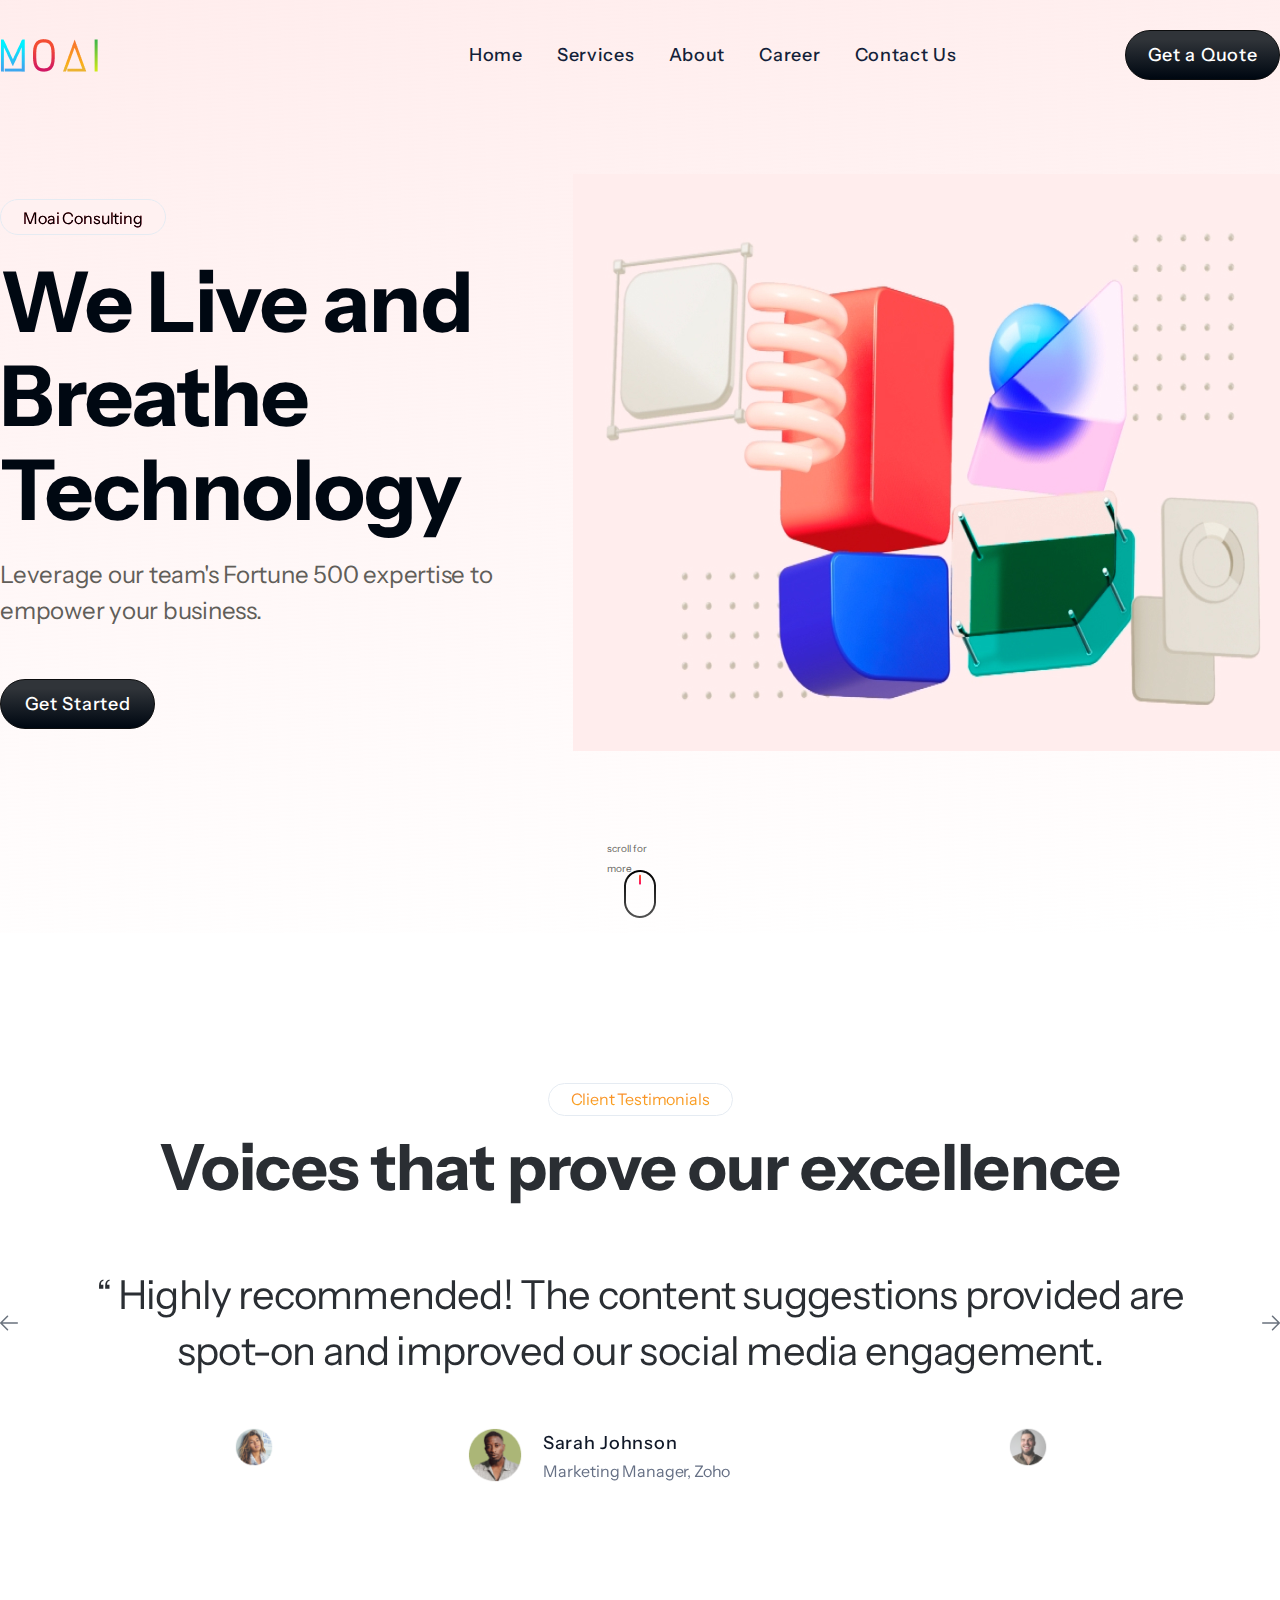
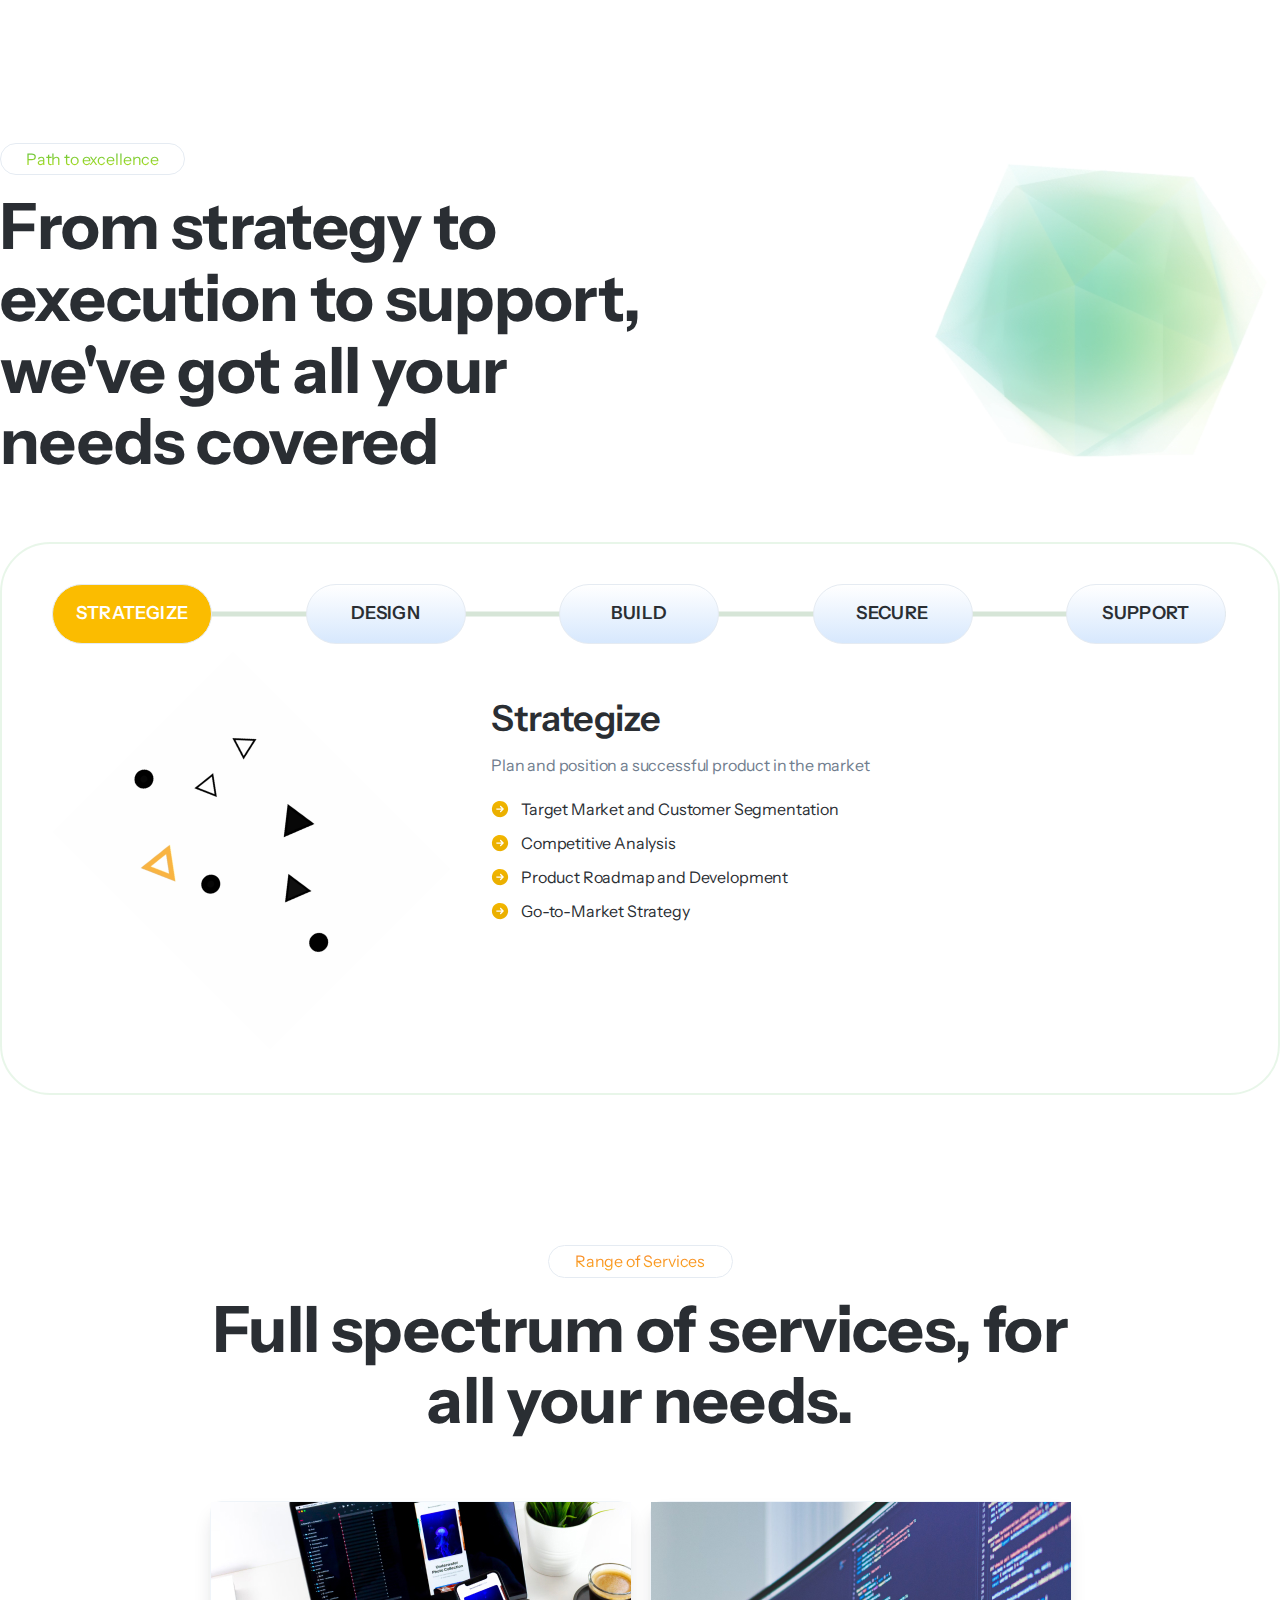
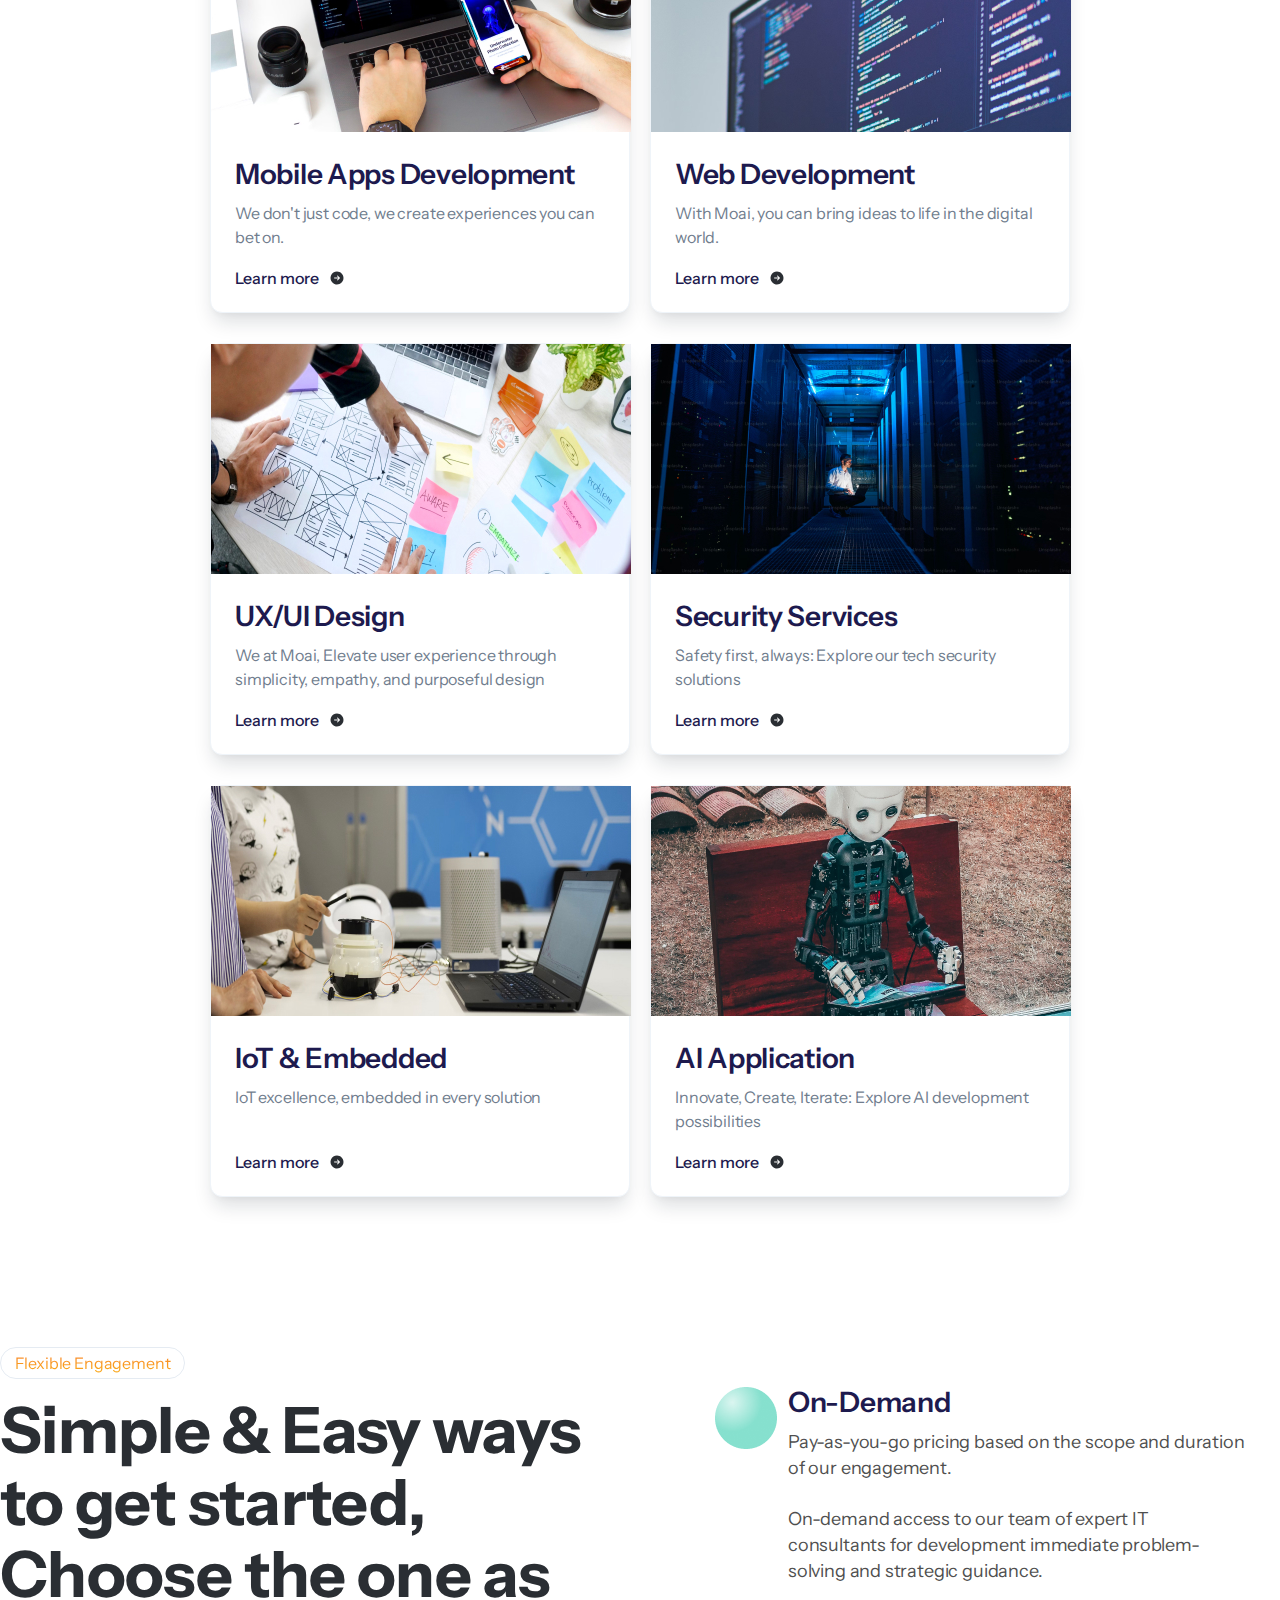
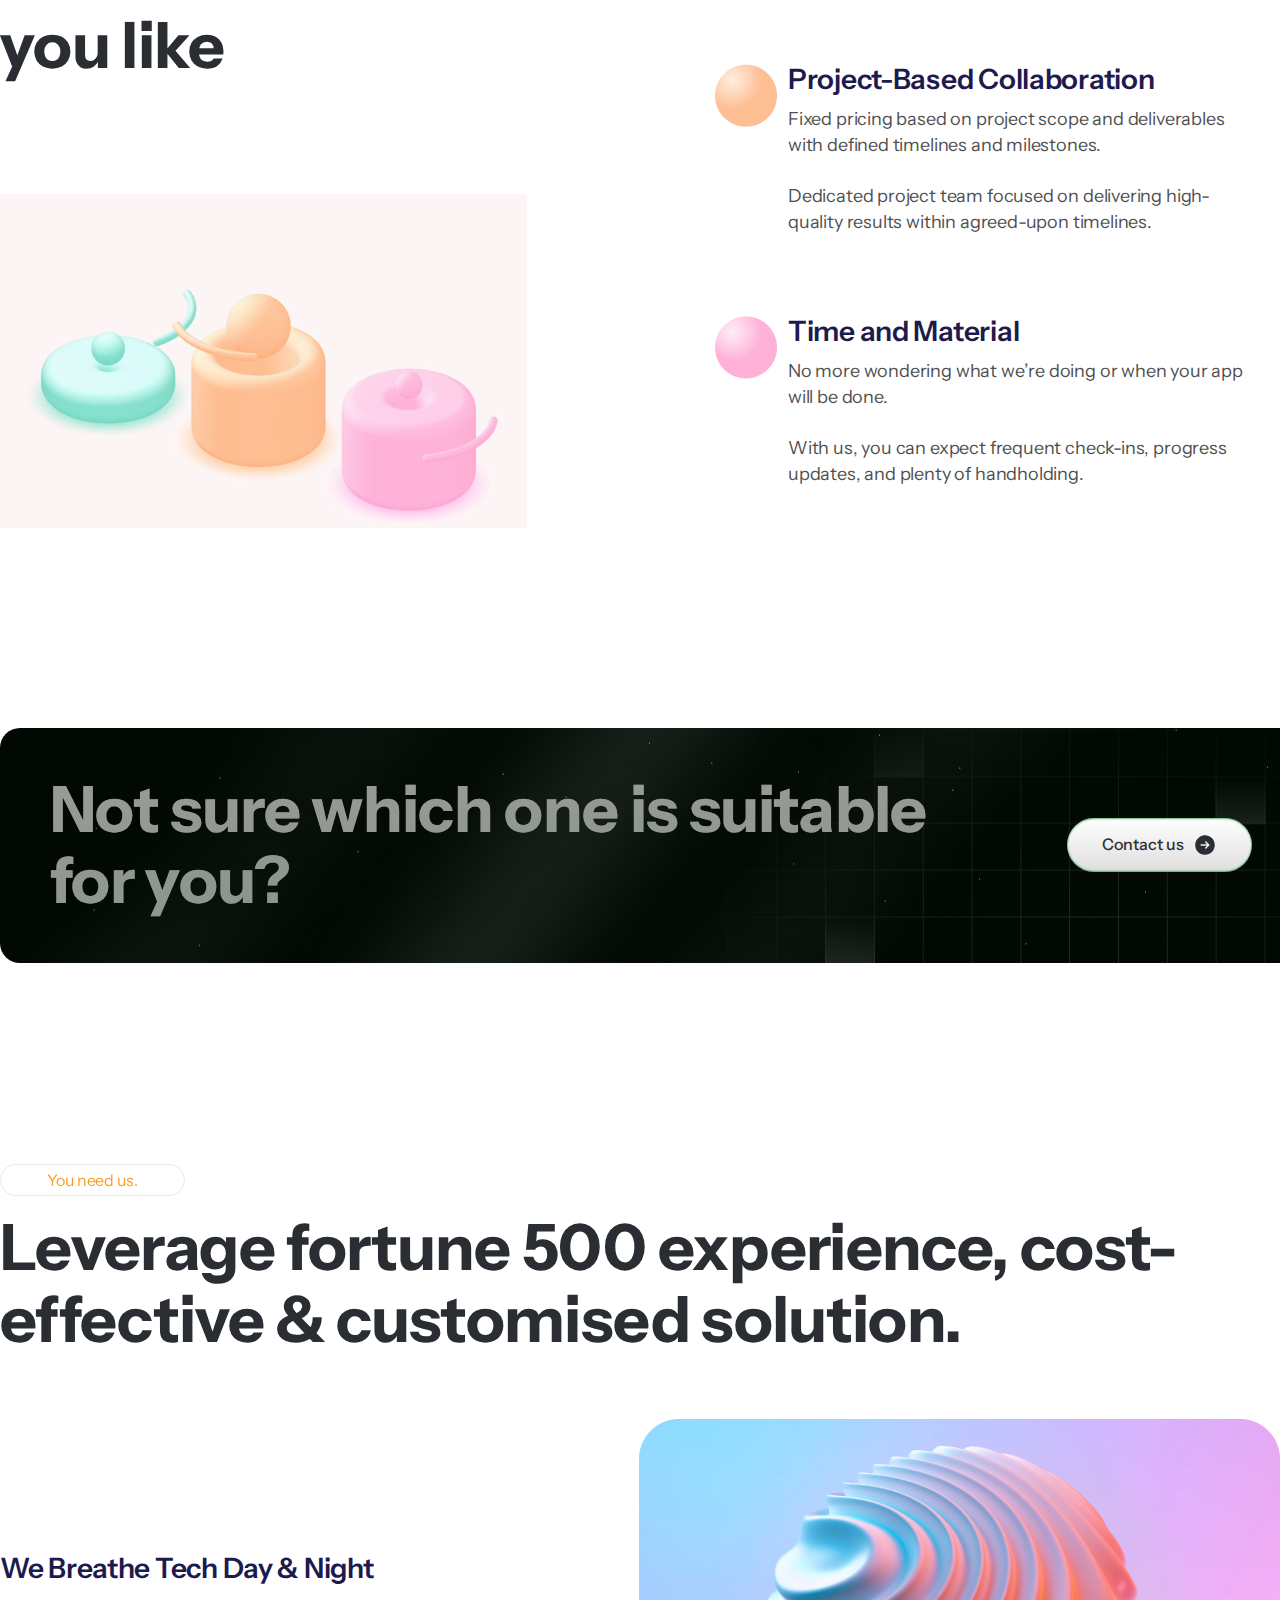
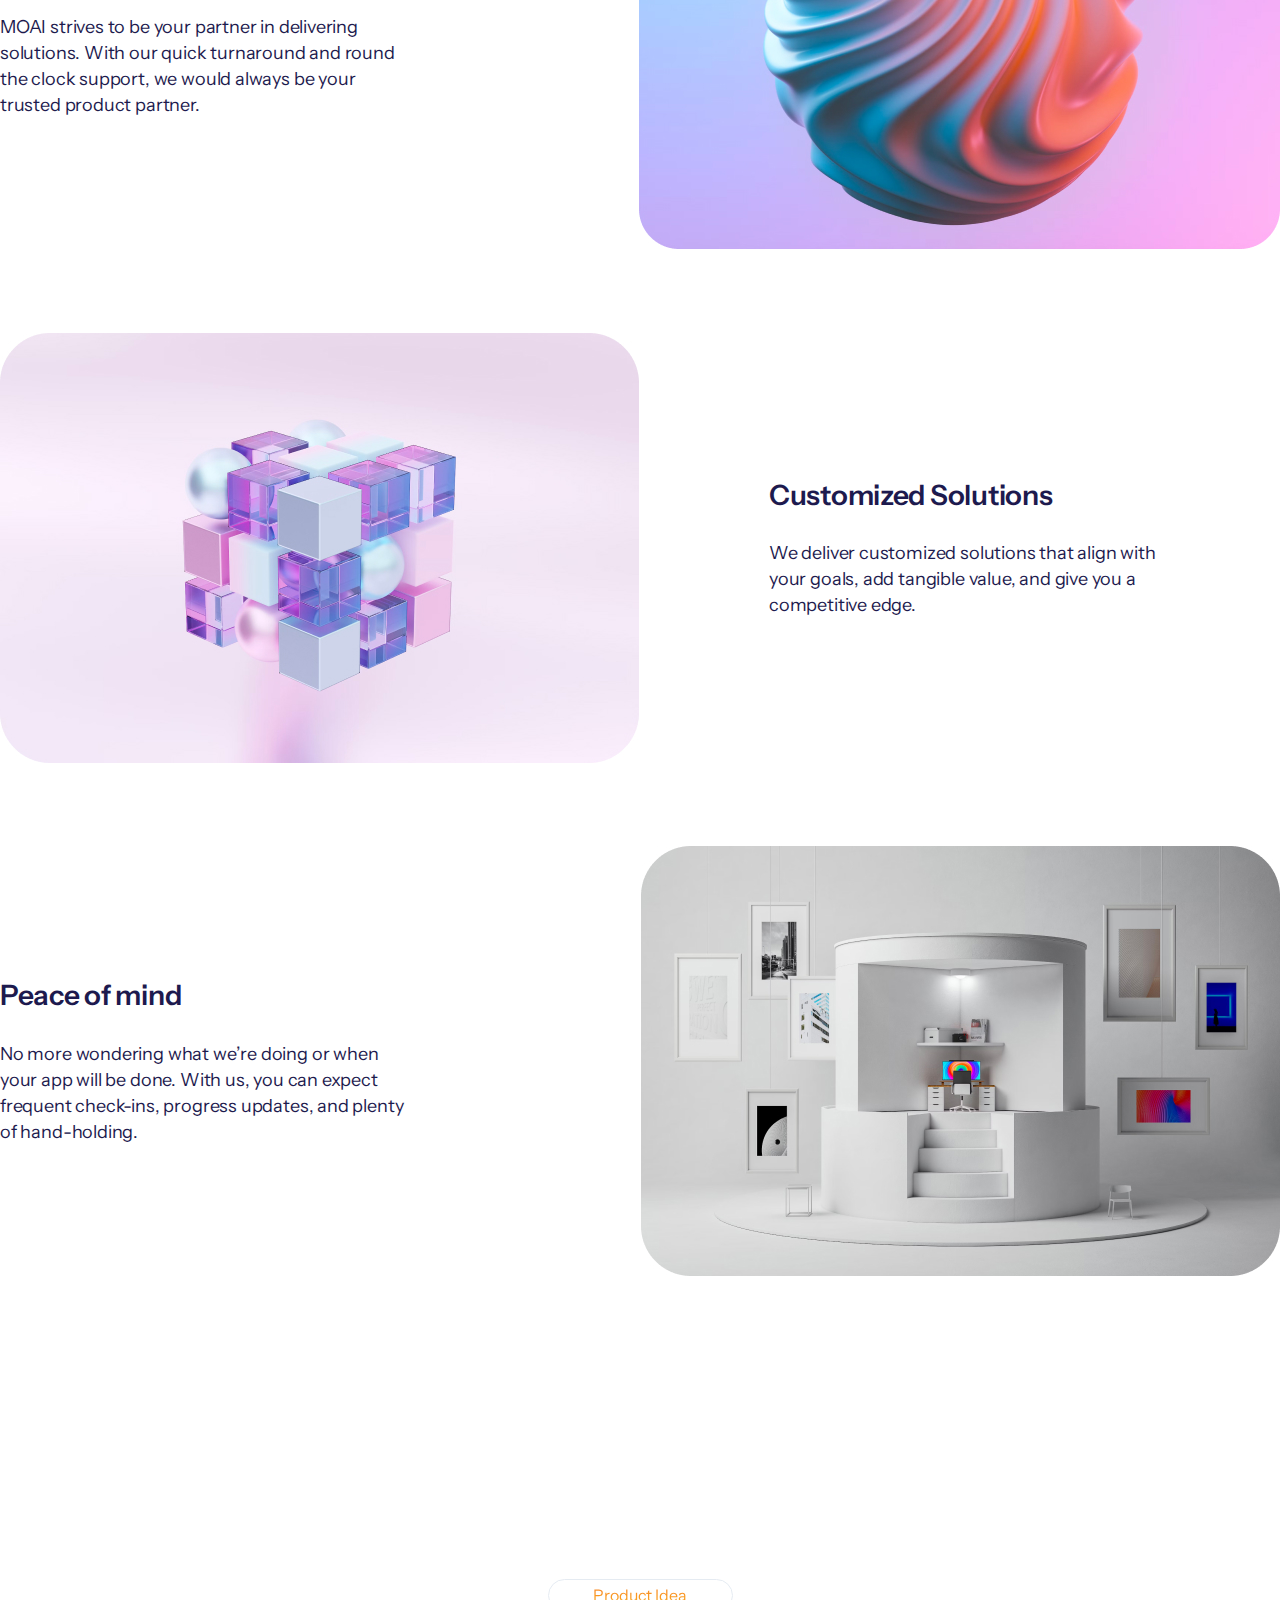
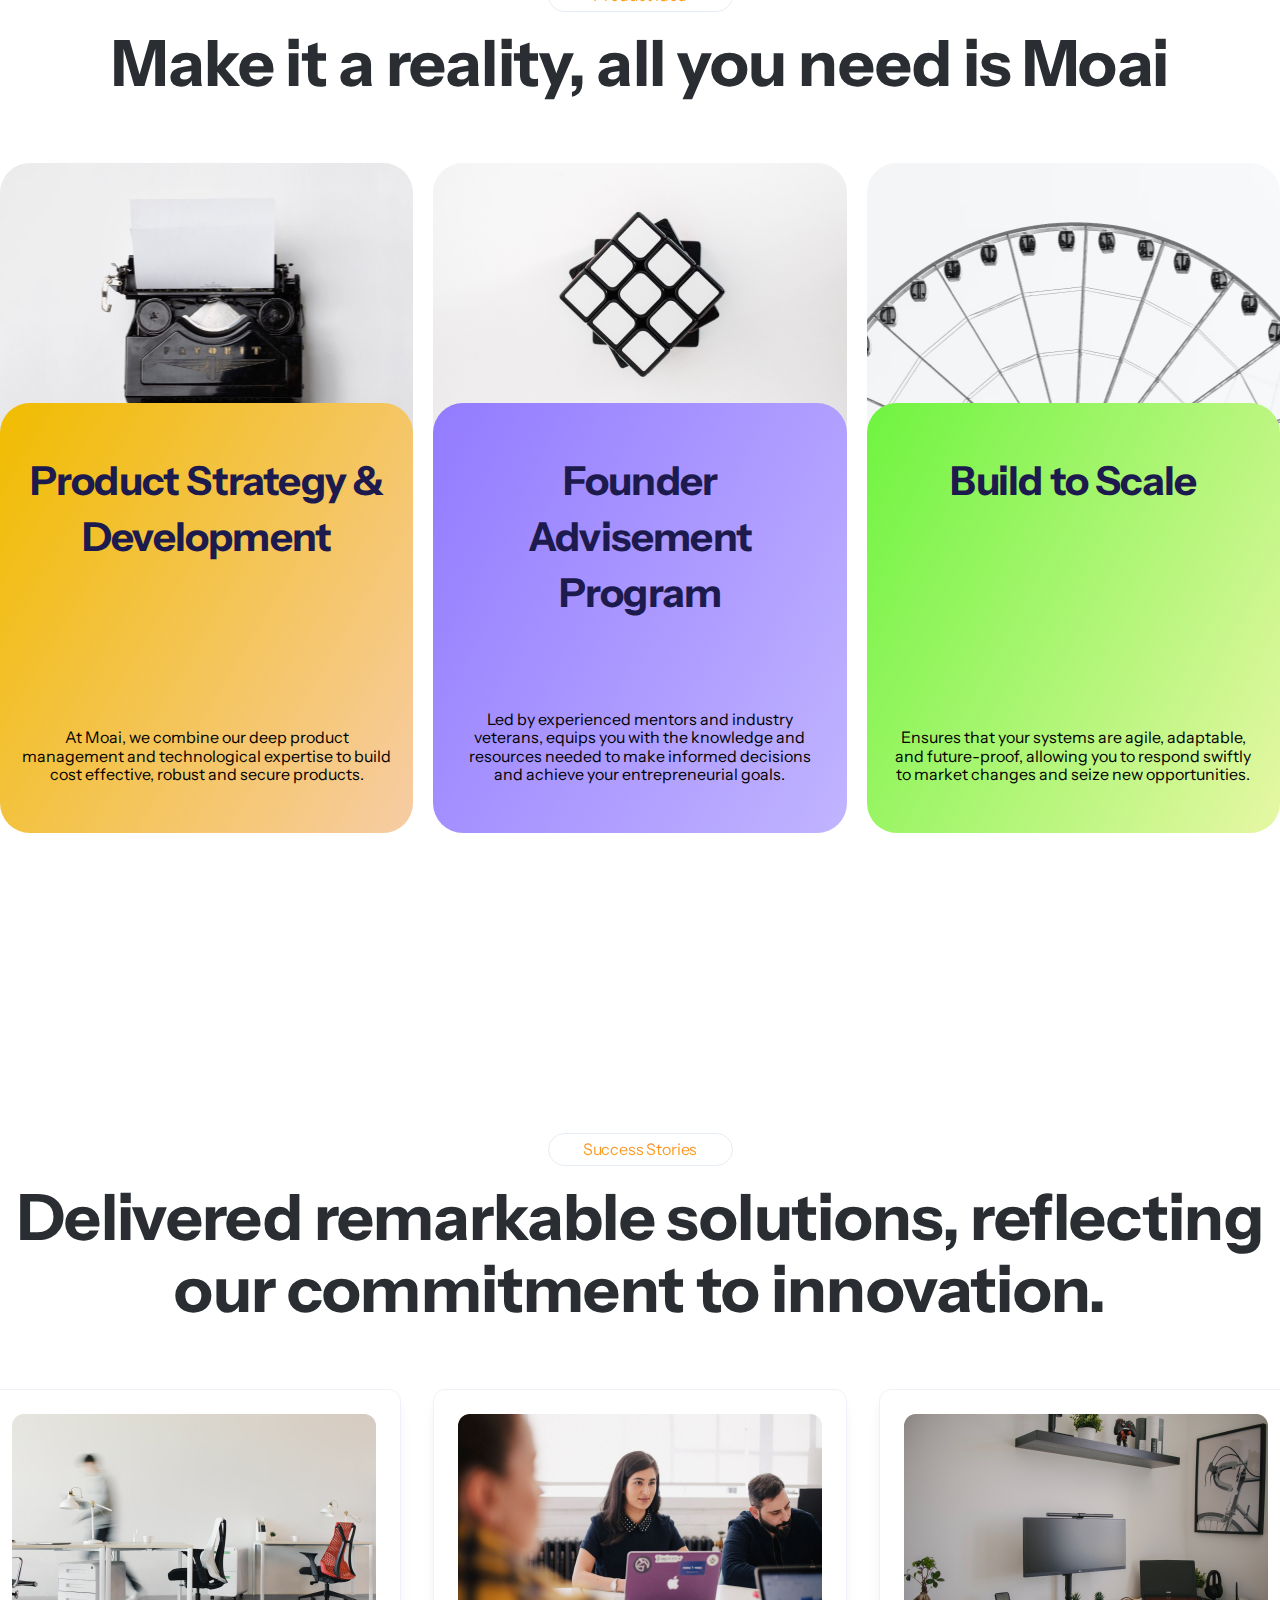
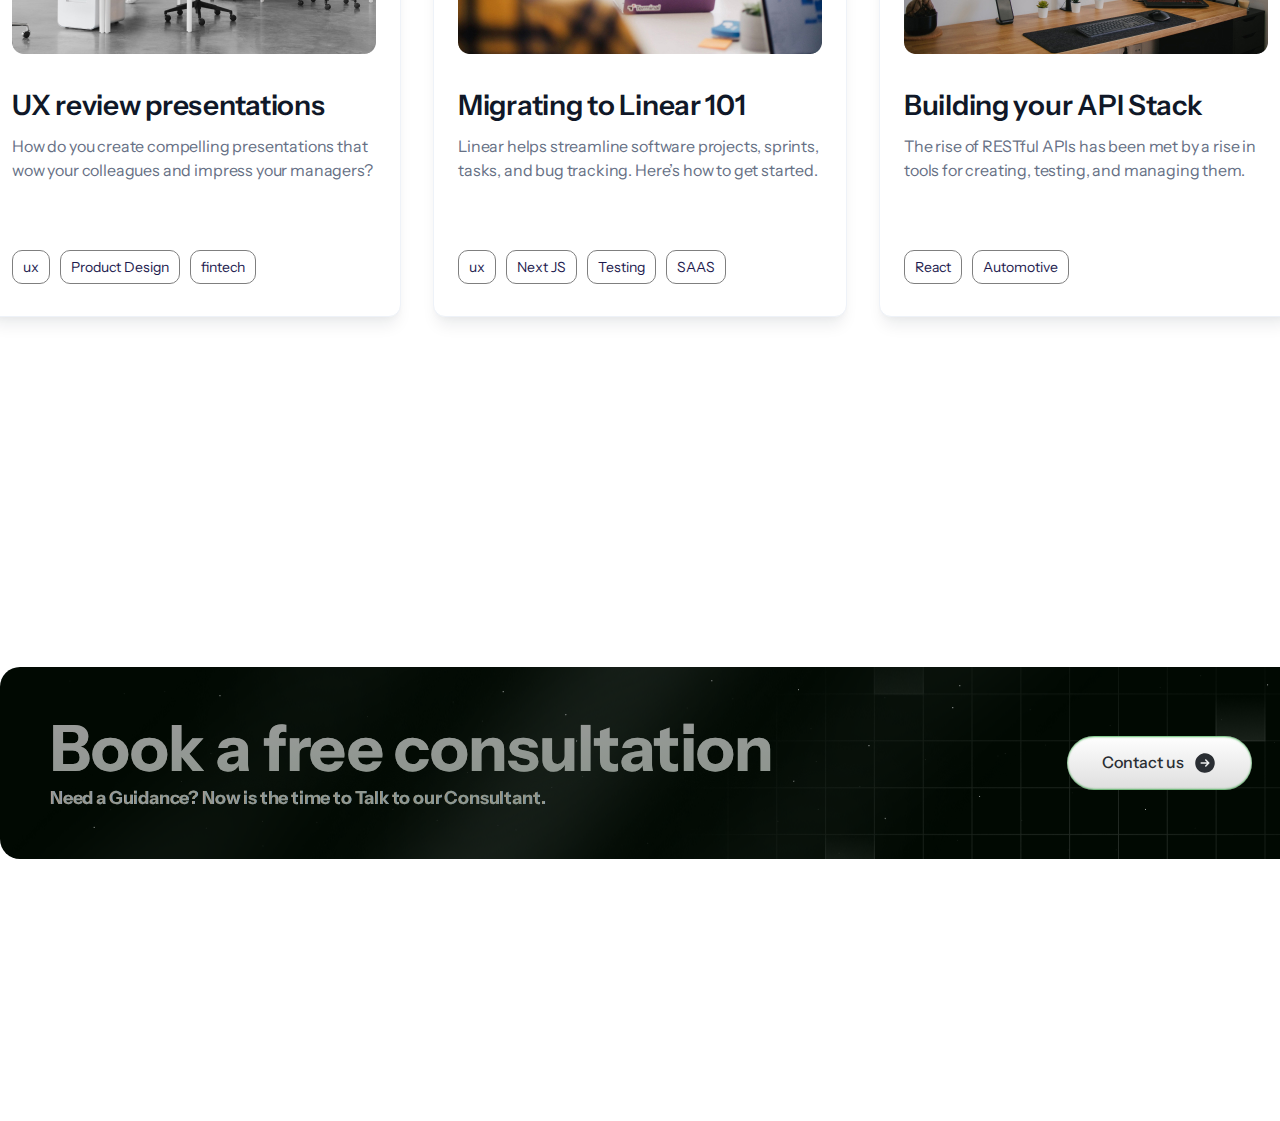
==== index.html @ 67675a2a "coomit" ====
<!DOCTYPE html>
<html lang="en">

<head>
    <meta charset="UTF-8">
    <meta name="viewport" content="width=device-width, initial-scale=1.0">
    <link rel="stylesheet" href="css/main.min.css">
    <title>moai</title>
</head>

<body>
    <header class="header">
        <div class="header-fixed">
            <div class="container header-wrapper">
                <a href="" class="header-logo"><img src="./img/logo.png" alt="logo"></a>
                <nav class="nav">
                    <ul class="menu">
                        <li class="menu-item">
                            <a href="" class="menu-link">Home</a>
                        </li>
                        <li class="menu-item">
                            <a href="" class="menu-link">Services</a>
                        </li>
                        <li class="menu-item">
                            <a href="" class="menu-link">About</a>
                        </li>
                        <li class="menu-item">
                            <a href="" class="menu-link">Career</a>
                        </li>
                        <li class="menu-item">
                            <a href="" class="menu-link">Contact Us</a>
                        </li>
                    </ul>
                    <a href="" class="header-link">Get a Quote</a>
                </nav>
            </div>
            <div class="container">
                <div class="header-wrapper-bottom">
                    <div class="header-content">
                        <span class="header-subtitle">Moai Consulting</span>
                        <h1 class="header-title">We <span>Live</span> and
                            <span>Breathe</span> Technology
                        </h1>
                        <p class="header-text">Leverage our team's Fortune 500 expertise to empower your business.
                        </p>
                        <a href="" class="header-link">Get Started</a>
                    </div>
                    <figure class="header-img"><img src="img/header-img.jpg" alt="header-img"></figure>
                </div>
            </div>
        </div>
        <a href="" class="link-scrolle">scroll for more</a>
    </header>

    <main>
        <section class="testimonials">
            <div class="container">
                <div class="inner-top">
                    <span class="subtitle">Client Testimonials</span>
                    <h2 class="title">Voices that prove our excellence</h2>
                </div>
                <div class="testimonials-slider">
                    <div class="slider-text">
                        <p>“ Highly recommended! The content suggestions provided are spot-on and improved our social
                            media engagement.</p>
                    </div>
                    <div class="slider-text">
                        <p>“ Highly recommended! The content suggestions provided are spot-on and improved our social
                            media engagement.</p>
                    </div>
                    <div class="slider-text">
                        <p>“ Highly recommended! The content suggestions provided are spot-on and improved our social
                            media engagement.</p>
                    </div>
                    <div class="slider-text">
                        <p>“ Highly recommended! The content suggestions provided are spot-on and improved our social
                            media engagement.</p>
                    </div>
                    <div class="slider-text">
                        <p>“ Highly recommended! The content suggestions provided are spot-on and improved our social
                            media engagement.</p>
                    </div>
                    <div class="slider-text">
                        <p>“ Highly recommended! The content suggestions provided are spot-on and improved our social
                            media engagement.</p>
                    </div>
                </div>
                <div class="slider-avatars">
                    <div class="avatar">
                        <img src="./img/Avatar.png" alt="avatar">
                        <span class="avatar-title">Sarah Johnson</span>
                        <span class="avatar-job">Marketing Manager, Zoho</span>
                    </div>
                    <div class="avatar">
                        <img src="./img/Avatar-1.png" alt="Avatar-1">
                        <span class="avatar-title">Sarah Johnson</span>
                        <span class="avatar-job">Marketing Manager, Zoho</span>
                    </div>
                    <div class="avatar">
                        <img src="./img/Avatar-2.png" alt="Avatar-2">
                        <span class="avatar-title">Sarah Johnson</span>
                        <span class="avatar-job">Marketing Manager, Zoho</span>
                    </div>
                    <div class="avatar">
                        <img src="./img/Avatar-3.png" alt="Avatar-3">
                        <span class="avatar-title">Sarah Johnson</span>
                        <span class="avatar-job">Marketing Manager, Zoho</span>
                    </div>
                    <div class="avatar">
                        <img src="./img/Avatar-4.png" alt="Avatar-4">
                        <span class="avatar-title">Sarah Johnson</span>
                        <span class="avatar-job">Marketing Manager, Zoho</span>
                    </div>
                    <div class="avatar">
                        <img src="./img/Avatar-5.png" alt="Avatar-5">
                        <span class="avatar-title">Sarah Johnson</span>
                        <span class="avatar-job">Marketing Manager, Zoho</span>
                    </div>
                    <div class="avatar">
                        <img src="./img/Avatar-6.png" alt="Avatar-6">
                        <span class="avatar-title">Sarah Johnson</span>
                        <span class="avatar-job">Marketing Manager, Zoho</span>
                    </div>
                </div>
            </div>
        </section>
        <!-- end testimonials -->

        <section class="strategize">
            <div class="container">
                <div class="inner-top">
                    <span class="subtitle strategize-subtitle">Path to excellence</span>
                    <h2 class="title strategize-title">From strategy to execution to support, we've got all your needs
                        covered</h2>
                </div>
                <div class="quise">
                    <ul class="quise-list">
                        <li class="quise-item active">Strategize</li>
                        <li class="quise-item">Design</li>
                        <li class="quise-item">Build</li>
                        <li class="quise-item">SECURE</li>
                        <li class="quise-item">Support</li>
                    </ul>
                    <div class="quise-wrapper">
                        <figure class="quise-img"><img src="./img/figure.png" alt="figure"></figure>
                        <div class="quise-content">
                            <span class="quise-content-title">Strategize</span>
                            <span class="quise-content-text">Plan and position a successful product in the market</span>
                            <ul class="quise-content-list">
                                <li class="quise-content-item">Target Market and Customer Segmentation</li>
                                <li class="quise-content-item">Competitive Analysis</li>
                                <li class="quise-content-item">Product Roadmap and Development</li>
                                <li class="quise-content-item">Go-to-Market Strategy</li>
                            </ul>
                        </div>
                    </div>
                </div>
            </div>
        </section>
        <!-- end strategize -->

        <section class="services">
            <div class="container">
                <div class="inner-top">
                    <span class="subtitle services-subtitle">Range of Services</span>
                    <h2 class="title services-title">Full spectrum of services, for all your needs.</h2>
                </div>
                <ul class="services-projects">
                    <li class="project">
                        <img src="./img/services-1.jpg" alt="services-1">
                        <div class="">
                            <h3>Mobile Apps Development</h3>
                            <p>We don't just code, we create experiences you can bet on.</p>
                            <a href="">Learn more</a>
                        </div>
                    </li>
                    <li class="project">
                        <img src="./img/services-2.jpg" alt="services-2">
                        <div class="">
                            <h3>Web Development</h3>
                            <p>With Moai, you can bring ideas to life in the digital world.</p>
                            <a href="">Learn more</a>
                        </div>
                    </li>
                    <li class="project">
                        <img src="./img/services-3.jpg" alt="services-3">
                        <div class="">
                            <h3>UX/UI Design</h3>
                            <p>We at Moai, Elevate user experience through simplicity, empathy, and purposeful design
                            </p>
                            <a href="">Learn more</a>
                        </div>
                    </li>
                    <li class="project">
                        <img src="./img/services-4.jpg" alt="services-4">
                        <div class="">
                            <h3>Security Services</h3>
                            <p>Safety first, always: Explore our tech security solutions</p>
                            <a href="">Learn more</a>
                        </div>
                    </li>
                    <li class="project">
                        <img src="./img/services-5.jpg" alt="services-5">
                        <div class="">
                            <h3>IoT & Embedded</h3>
                            <p>IoT excellence, embedded in every solution</p>
                            <a href="">Learn more</a>
                        </div>
                    </li>
                    <li class="project">
                        <img src="./img/services-6.jpg" alt="services-6">
                        <div class="">
                            <h3>AI Application</h3>
                            <p>Innovate, Create, Iterate: Explore AI development possibilities</p>
                            <a href="">Learn more</a>
                        </div>
                    </li>
                </ul>
            </div>
        </section>

        <!-- end services -->


        <section class="strategy">
            <div class="container">
                <div class="strategy-wrapper">
                    <div class="strategy-content">
                        <div class="inner-top">
                            <span class="subtitle strategy-subtitle">Flexible Engagement</span>
                            <h2 class="title strategy-title">Simple & Easy ways to get started, Choose the one as you
                                like</h2>
                        </div>
                    </div>
                    <div class="strategy-list">
                        <ul class="strategy-information">
                            <li class="strategy-info">
                                <h4>On-Demand</h4>
                                <p>Pay-as-you-go pricing based on the scope and duration of our engagement.</p>

                                <p> On-demand access to our team of expert IT consultants for development immediate
                                    problem-solving and strategic guidance.</p>
                            </li>
                            <li class="strategy-info">
                                <h4>Project-Based Collaboration</h4>
                                <p>Fixed pricing based on project scope and deliverables with defined timelines and
                                    milestones.</p>

                                <p>Dedicated project team focused on delivering high-quality results within agreed-upon
                                    timelines.</p>
                            </li>
                            <li class="strategy-info">
                                <h4>Time and Material</h4>
                                <p>No more wondering what we’re doing or when your app will be done.</p>

                                <p>With us, you can expect frequent check-ins, progress updates, and plenty of
                                    handholding.</p>
                            </li>
                        </ul>
                    </div>
                </div>
            </div>
        </section>

        <!-- end strategy -->

        <div class="not-sure">
            <div class="container">
                <div class="not-sure__wrapper">
                    <h2>Not sure which one is suitable for you?</h2>
                    <a href="" class="not-sure__link inner-link">Contact us</a>
                </div>
            </div>
        </div>

        <!-- end not-sure -->

        <section class="experience">
            <div class="container">
                <div class="inner-top">
                    <span class="subtitle experience-subtitle">You need us.</span>
                    <h2 class="title experience-title">Leverage fortune 500 experience,
                        cost-effective & customised solution.</h2>
                </div>
                <div class="experience-content">
                    <div class="content">
                        <h3>We Breathe Tech Day & Night</h3>
                        <p>MOAI strives to be your partner in delivering solutions. With our quick turnaround and round
                            the clock support, we would always be your trusted product partner.</p>
                    </div>
                    <figure><img src="./img/boll.jpg" alt="boll"></figure>
                </div>
                <div class="experience-content">
                    <div class="content">
                        <h3>Customized Solutions</h3>
                        <p>We deliver customized solutions that align with your goals, add tangible value, and give you
                            a competitive edge.</p>
                    </div>
                    <figure><img src="./img/square.jpg" alt="square"></figure>
                </div>
                <div class="experience-content">
                    <div class="content">
                        <h3>Peace of mind</h3>
                        <p>No more wondering what we’re doing or when your app will be done. With us, you can expect
                            frequent check-ins, progress updates, and plenty of hand-holding.</p>
                    </div>
                    <figure><img src="./img/room.jpg" alt="room"></figure>
                </div>
            </div>
        </section>

        <!-- end experience -->

        <section class="productIdea padding-large">
            <div class="container">
                <div class="inner-top">
                    <span class="subtitle productIdea-subtitle">Product Idea</span>
                    <h2 class="title productIdea-title">Make it a reality, all you need is Moai</h2>
                </div>
                <div class="productIdea-wrapper">
                    <div class="productIdea-idea product">
                        <div class="productIdea-content">
                            <span class="title">Product Strategy & Development</span>
                            <p class="text">At Moai, we combine our deep product management and technological expertise
                                to build cost effective, robust and secure products.</p>
                        </div>
                    </div>
                    <div class="productIdea-idea faunder">
                        <div class="productIdea-content">
                            <span class="title">Founder Advisement Program</span>
                            <p class="text">Led by experienced mentors and industry veterans, equips you with the
                                knowledge and resources needed to make informed decisions and achieve your
                                entrepreneurial goals.</p>
                        </div>
                    </div>
                    <div class="productIdea-idea scale">
                        <div class="productIdea-content">
                            <span class="title">Build to Scale</span>
                            <p class="text">Ensures that your systems are agile, adaptable, and future-proof, allowing
                                you to respond swiftly to market changes and seize new opportunities.</p>
                        </div>
                    </div>
                </div>
            </div>
        </section>

        <!-- end productIdea -->

        <section class="delivered padding-large">
            <div class="container">
                <div class="inner-top">
                    <span class="subtitle delivered-subtitle">Success Stories</span>
                    <h2 class="title delivered-title">Delivered remarkable solutions, reflecting our commitment to
                        innovation.</h2>
                </div>
                <div class="delivered-wrapper">
                    <div class="delivered-idea">
                        <div class="delivered-content">
                            <figure class="img"><img src="./img/office.jpg" alt="office"></figure>
                            <span class="title">UX review presentations</span>
                            <p class="text">How do you create compelling presentations that wow your colleagues and
                                impress your managers?</p>
                            <ul class="tabs">
                                <li>ux</li>
                                <li>Product Design</li>
                                <li>fintech</li>
                            </ul>
                        </div>
                    </div>
                    <div class="delivered-idea">
                        <div class="delivered-content">
                            <figure class="img"><img src="./img/conference.jpg" alt="conference"></figure>
                            <span class="title">Migrating to Linear 101</span>
                            <p class="text">Linear helps streamline software projects, sprints, tasks, and bug tracking.
                                Here’s how to get started.</p>
                            <ul class="tabs">
                                <li>ux</li>
                                <li>Next JS</li>
                                <li>Testing</li>
                                <li>SAAS</li>
                            </ul>
                        </div>
                    </div>
                    <div class="delivered-idea">
                        <div class="delivered-content">
                            <figure class="img"><img src="./img/desktop.jpg" alt="desktop"></figure>
                            <span class="title">Building your API Stack</span>
                            <p class="text">The rise of RESTful APIs has been met by a rise in tools for creating,
                                testing, and managing them.</p>
                            <ul class="tabs">
                                <li>React</li>
                                <li>Automotive</li>
                            </ul>
                        </div>
                    </div>
                </div>
            </div>
        </section>

        <!-- end delivered -->

        <div class="not-sure padding-large">
            <div class="container">
                <div class="not-sure__wrapper">
                    <h2>Book a free consultation
                        <span class="text">Need a Guidance? Now is the time to Talk to our Consultant.</span>
                    </h2>
                    <a href="" class="not-sure__link inner-link">Contact us</a>
                </div>
            </div>
        </div>


    </main>

    <footer class="footer">
        <div class="container">
            <div class="footer-top">
                <div class="logo">
                    <figure>
                        <img src="" alt="">
                    </figure>
                    <span></span>
                    <span></span>
                </div>
                <div class="footer-block">
                    <span class="footer-title"></span>
                    <ul class="footer-menu">
                        <li><a href=""></a></li>
                        <li><a href=""></a></li>
                        <li><a href=""></a></li>
                    </ul>
                </div>
                <div class="footer-block">
                    <span class="footer-title"></span>
                    <ul class="footer-menu">
                        <li><a href=""></a></li>
                        <li><a href=""></a></li>
                        <li><a href=""></a></li>
                    </ul>
                </div>
                <div class="footer-block">
                    <span class="footer-title"></span>
                    <div class="footer-social"><a href=""></a>
                        <a href=""></a>
                        <a href=""></a>
                        <a href=""></a>
                        <a href=""></a>
                    </div>
                </div>


            </div>
        </div>
    </footer>



    <script src="js/jquery-3.7.1.min.js"></script>
    <script src="js/slick.min.js"></script>
    <script src="js/main.js"></script>
</body>

</html>
---- css/main.min.css ----
@import"https://fonts.googleapis.com/css2?family=Instrument+Sans:wght@400;500;600;700&family=Plus+Jakarta+Sans:wght@400;500;600;700&display=swap";/*! modern-normalize v2.0.0 | MIT License | https://github.com/sindresorhus/modern-normalize */*,::before,::after{box-sizing:border-box}html{font-family:system-ui,"Segoe UI",Roboto,Helvetica,Arial,sans-serif,"Apple Color Emoji","Segoe UI Emoji";line-height:1.15;-webkit-text-size-adjust:100%;-moz-tab-size:4;-o-tab-size:4;tab-size:4}body{margin:0}hr{height:0;color:inherit}abbr[title]{-webkit-text-decoration:underline dotted;text-decoration:underline dotted}b,strong{font-weight:bolder}code,kbd,samp,pre{font-family:ui-monospace,SFMono-Regular,Consolas,"Liberation Mono",Menlo,monospace;font-size:1em}small{font-size:80%}sub,sup{font-size:75%;line-height:0;position:relative;vertical-align:baseline}sub{bottom:-0.25em}sup{top:-0.5em}table{text-indent:0;border-color:inherit}button,input,optgroup,select,textarea{font-family:inherit;font-size:100%;line-height:1.15;margin:0}button,select{text-transform:none}button,[type=button],[type=reset],[type=submit]{-webkit-appearance:button}::-moz-focus-inner{border-style:none;padding:0}:-moz-focusring{outline:1px dotted ButtonText}:-moz-ui-invalid{box-shadow:none}legend{padding:0}progress{vertical-align:baseline}::-webkit-inner-spin-button,::-webkit-outer-spin-button{height:auto}[type=search]{-webkit-appearance:textfield;outline-offset:-2px}::-webkit-search-decoration{-webkit-appearance:none}::-webkit-file-upload-button{-webkit-appearance:button;font:inherit}summary{display:list-item}*{margin:0;padding:0;box-sizing:border-box}ul{list-style:none}a{color:inherit;text-decoration:none}body{font-family:"Instrument Sans",sans-serif;font-size:16px;font-weight:400}.container{max-width:1300px;width:100%;margin:0 auto}.padding-large{padding:150px 0}.subtitle{display:block;width:185px;margin:0 auto 16px;-webkit-backdrop-filter:blur(9px);backdrop-filter:blur(9px);background:linear-gradient(180deg, #fff 0%, #d7e8fd 100%);border:1px solid #e5ebf2;border-radius:18px;padding:6px 0;letter-spacing:-0.01em;text-align:center;background:linear-gradient(180deg, #f8792b 0%, #fab519 99.99%, rgba(236, 178, 47, 0) 100%);background-clip:text;-webkit-background-clip:text;-webkit-text-fill-color:rgba(0,0,0,0)}.title{font-weight:700;font-size:64px;line-height:1.12;letter-spacing:-0.01em;text-align:center;color:#2a2e33;margin-bottom:64px}.slick-slider{position:relative;display:block;box-sizing:border-box;-webkit-touch-callout:none;-webkit-user-select:none;-moz-user-select:none;user-select:none;touch-action:pan-y;-webkit-tap-highlight-color:rgba(0,0,0,0)}.slick-list{position:relative;overflow:hidden;display:block;margin:0;padding:0}.slick-list:focus{outline:none}.slick-list.dragging{cursor:pointer;cursor:hand}.slick-slider .slick-track,.slick-slider .slick-list{transform:translate3d(0, 0, 0)}.slick-track{position:relative;left:0;top:0;display:block;margin-left:auto;margin-right:auto}.slick-track:before,.slick-track:after{content:"";display:table}.slick-track:after{clear:both}.slick-loading .slick-track{visibility:hidden}.slick-slide{float:left;height:100%;min-height:1px;display:none}[dir=rtl] .slick-slide{float:right}.slick-slide img{display:block}.slick-slide.slick-loading img{display:none}.slick-slide.dragging img{pointer-events:none}.slick-initialized .slick-slide{display:block}.slick-loading .slick-slide{visibility:hidden}.slick-vertical .slick-slide{display:block;height:auto;border:1px solid rgba(0,0,0,0)}.slick-arrow.slick-hidden{display:none}.header{background:url(../img/bg-header.png) no-repeat center,linear-gradient(176deg, #ffeded 0%, rgba(255, 237, 237, 0) 100%),linear-gradient(105deg, #fff 0%, rgba(255, 255, 255, 0) 100%);position:relative}.header-wrapper{display:flex;justify-content:space-between;align-items:center}.header-wrapper-bottom{display:flex;justify-content:space-between;align-items:center;padding:94px 0 179px}.header-fixed{padding-top:30px}.header-logo{width:97px;height:32px}.header .nav{flex:.7;display:flex;justify-content:space-between;align-items:center}.header .menu{display:flex}.header .menu-link{padding:17px;font-weight:500;font-size:18px;line-height:1.78;letter-spacing:.04em;color:#141f39;position:relative}.header .menu-link::after{content:"";width:13px;height:3px;background-color:rgba(0,0,0,0);position:absolute;bottom:8px;left:50%;transform:translateX(-50%);transition:.3s linear}.header .menu-link:hover::after{background-color:#d11763}.header-link{border:1px solid #0c0d0e;border-radius:32px;padding:8px 0px;width:155px;height:50px;background:linear-gradient(180deg, #303439 17.71%, #000812 97.4%);display:block;text-align:center;font-weight:500;font-size:18px;line-height:1.78;letter-spacing:.04em;color:#fff}.header-content{max-width:575px;width:100%}.header-subtitle{border:1px solid #e5ebf2;border-radius:18px;padding:6px 0px;width:166px;height:36px;display:block;text-align:center;-webkit-backdrop-filter:blur(9px);backdrop-filter:blur(9px);background:linear-gradient(180deg, #fff 0%, #d7e8fd 100%);line-height:1.5;letter-spacing:-0.01em;background:linear-gradient(0deg, #d11763 0%, #f34d33 100%);-webkit-background-clip:text;background-clip:text;margin-bottom:20px}.header-title{font-weight:700;font-size:84px;line-height:1.12;letter-spacing:-0.01em;color:#000812;margin-bottom:20px}.header-text{font-size:24px;line-height:1.5;letter-spacing:-0.01em;color:#615e59;margin-bottom:50px}.header .link-scrolle{display:block;width:66px;height:79px;background:url(../img/btn.png) no-repeat bottom center;font-size:10px;color:#615e59;line-height:2;position:absolute;left:50%;transform:translateX(-50%);bottom:15px;transition:.3s linear}.header .link-scrolle:hover{background:url(../img/btn-black.png) no-repeat bottom center}.testimonials{padding:150px 0 220px}.testimonials-slider{margin-bottom:48px}.testimonials .slider-text{text-align:center}.testimonials p{font-size:40px;line-height:1.4;letter-spacing:-0.02em;text-align:center;color:#2a2e33;max-width:1140px;width:100%;margin:0 auto}.testimonials .slick-btn{position:absolute;top:50%;transform:translateY(-50%) rotate(180deg);z-index:2}.testimonials .slick-btn.next{right:0}.testimonials .slick-btn.prev{left:0}.testimonials .avatar{opacity:.8;transition:.3s linear;position:relative}.testimonials .avatar img{width:40px;height:40px;transition:.3s linear;position:absolute;left:50%;transform:translateX(-50%)}.testimonials .avatar span{overflow:hidden;width:0;display:block}.testimonials .slick-slide{margin:0 20px}.testimonials .slick-center .avatar{opacity:1;width:260px;padding-left:76px}.testimonials .slick-center .avatar img{width:56px;height:56px;left:0;transform:translateX(0)}.testimonials .slick-center .avatar span{width:auto}.testimonials .slick-center .avatar-title{font-weight:500;font-size:18px;line-height:1.78;letter-spacing:.04em;color:#101828}.testimonials .slick-center .avatar-job{font-size:16px;line-height:1.5;letter-spacing:-0.01em;color:#667085}.strategize-subtitle{margin:0 0 16px;background:linear-gradient(180deg, #3db54a 0%, #d0ea16 100%);background-clip:text;-webkit-background-clip:text;-webkit-text-fill-color:rgba(0,0,0,0)}.strategize-title{max-width:641px;width:100%;text-align:left}.strategize .inner-top{background:url(../img/cube.png) no-repeat right top;margin-bottom:50px}.strategize .quise{border-radius:50px;border:2px solid rgba(68,184,72,.12);padding:40px 52px 40px 50px}.strategize .quise-list{display:flex;justify-content:space-between;position:relative}.strategize .quise-list::after{content:"";position:absolute;top:50%;left:0;width:100%;height:5px;background:#d6e5d7;transform:translateY(-50%);z-index:0}.strategize .quise-item{border:1.5px solid #e5ebf2;border-radius:40px;width:160px;height:60px;background:linear-gradient(180deg, #fff 0%, #d7e8fd 100%);display:flex;justify-content:center;align-items:center;font-weight:600;font-size:18px;line-height:3.1;letter-spacing:.02em;text-transform:uppercase;color:#2a2e33;position:relative;z-index:2;cursor:pointer}.strategize .quise-item.active{background:#fbbc00;color:#fff}.strategize .quise-wrapper{display:flex;align-items:flex-start;gap:42px;margin-top:7px}.strategize .quise-img{max-width:397px;width:100%}.strategize .quise-content{max-width:422px;width:100%;padding-top:44px}.strategize .quise-content-title{font-weight:600;font-size:36px;line-height:1.33;letter-spacing:-0.01em;color:#2a2e33;display:block;margin-bottom:10px}.strategize .quise-content-text{font-weight:400;font-size:16px;line-height:1.5;letter-spacing:-0.01em;color:#707d8e;display:block;margin-bottom:20px}.strategize .quise-content-item{font-weight:400;font-size:16px;line-height:1.5;letter-spacing:-0.01em;color:#2a2e33;padding-left:30px;margin-bottom:10px;background:url(../img/arrow-item.svg) no-repeat left center}.strategize .quise-content-item:last-child{margin-bottom:0}.services{padding:150px 0}.services-title{max-width:904px;width:100%;margin:0 auto 64px}.services-projects{display:flex;flex-wrap:wrap;justify-content:center;gap:30px 20px;row-gap:30px;-moz-column-gap:20px;column-gap:20px}.services .project{max-width:420px;width:100%;height:412px;position:relative;box-shadow:0 4px 6px -2px rgba(16,24,40,.03),0 12px 20px -4px rgba(16,24,40,.15);background:#fff;border:1px solid #eff4f9;border-radius:12px}.services .project div{padding:24px}.services .project h3{font-weight:600;font-size:28px;line-height:1.14;letter-spacing:-0.01em;color:#1d1a4e;margin-bottom:10px}.services .project p{line-height:1.5;letter-spacing:-0.01em;color:#707d8e;margin-bottom:20px}.services .project a{position:absolute;left:24px;bottom:24px;width:109px;height:20px;font-weight:500;font-size:16px;line-height:1.25;color:#1d1a4e;display:block;background:url(../img/circle-arrow-right.svg) no-repeat right center}.strategy-wrapper{display:flex;gap:40px;margin-bottom:150px}.strategy-content{max-width:640px;width:100%;background:url(../img/mix.jpg) no-repeat left bottom}.strategy-subtitle{margin:0 auto 16px 0}.strategy-title{text-align:left}.strategy-list{max-width:605px;width:100%}.strategy-info{padding:40px 30px 40px 113px;background-repeat:no-repeat;background-position:40px 40px;transition:.3s linear}.strategy-info:hover{box-shadow:0 0 30px 0 rgba(0,0,0,.06);background-color:rgba(255,255,255,0)}.strategy-info:first-child{background-image:url(../img/blue.png)}.strategy-info:nth-child(2){background-image:url(../img/orange.png)}.strategy-info:last-child{background-image:url(../img/pink.png)}.strategy-info h4{font-weight:600;font-size:28px;line-height:1.14;letter-spacing:-0.01em;color:#1d1a4e;margin-bottom:11px}.strategy-info p{font-size:18px;line-height:1.44;letter-spacing:-0.01em;color:#4f4f4f}.strategy-info p:first-of-type{margin-bottom:25px}.strategy-wrapper{display:flex;gap:40px;margin-bottom:150px}.strategy-content{max-width:640px;width:100%;background:url(../img/mix.jpg) no-repeat left bottom}.strategy-subtitle{margin:0 auto 16px 0}.strategy-title{text-align:left}.strategy-list{max-width:605px;width:100%}.strategy-info{padding:40px 30px 40px 113px;background-repeat:no-repeat;background-position:40px 40px;transition:.3s linear}.strategy-info:hover{box-shadow:0 0 30px 0 rgba(0,0,0,.06);background-color:rgba(255,255,255,0)}.strategy-info:first-child{background-image:url(../img/blue.png)}.strategy-info:nth-child(2){background-image:url(../img/orange.png)}.strategy-info:last-child{background-image:url(../img/pink.png)}.strategy-info h4{font-weight:600;font-size:28px;line-height:1.14;letter-spacing:-0.01em;color:#1d1a4e;margin-bottom:11px}.strategy-info p{font-size:18px;line-height:1.44;letter-spacing:-0.01em;color:#4f4f4f}.strategy-info p:first-of-type{margin-bottom:25px}.not-sure__wrapper{display:flex;padding:46px 48px 46px 50px;background:#010902 url(../img/bg-sure.png) no-repeat center;gap:50px;border-radius:20px;align-items:center}.not-sure .container{padding:50px 0px;width:1300px;height:336px}.not-sure h2{font-weight:700;font-size:64px;line-height:1.12;letter-spacing:-0.01em;color:#dff0e1;background-image:radial-gradient(123.44% 123.44% at 56.63% 100%, rgb(223, 240, 225) 6.77%, rgb(255, 255, 255) 100%);background-clip:text;-webkit-background-clip:text;-webkit-text-fill-color:rgba(0,0,0,.39);width:967px}.not-sure h2 span{font-size:18px;line-height:1.6;letter-spacing:-0.01em;color:#fff;display:block}.not-sure__link{font-weight:500;line-height:normal;color:#2a2e33;border-radius:32px;padding:16px 0 16px 35px;width:185px;height:54px;box-shadow:inset 0 1px 2px 0 rgba(2,147,22,.6196078431),inset 0 -1px 2px 0 rgba(2,147,22,.6196078431);background:url(../img/arrow-contact.svg) no-repeat right 35px center,linear-gradient(180deg, #fff 0%, #dedede 100%)}.experience{padding:150px 0}.experience-subtitle{margin:0 0 16px}.experience-title{text-align:left}.experience-content{display:flex;align-items:center;gap:50px}.experience-content:nth-of-type(odd){flex-direction:row-reverse;margin:80px 0}.experience-content:nth-of-type(odd) .content{padding-left:80px}.experience-content p{margin-top:30px;width:100%;max-width:418px;font-size:18px;line-height:1.44;letter-spacing:-0.01em;color:#1d1a4e}.experience .content{max-width:629px;width:100%}.experience .content h3{font-family:"Instrument Sans",sans-serif;font-size:28px;font-weight:600;line-height:1.14;letter-spacing:-0.01em;color:#1d1a4e}.experience .content figure{max-width:640px;width:100%}.productIdea-wrapper{display:flex;gap:20px}.productIdea-idea{height:670px;max-width:420px;width:100%;border-radius:30px;padding-top:240px;transition:.3s linear;cursor:pointer}.productIdea-idea:hover{box-shadow:7px 9px 10px 4px rgba(0,0,0,.4705882353);transform:scale(1.02)}.productIdea-content{position:relative;padding:50px 24px 0}.productIdea-content .title{display:block;text-align:center;font-size:40px;line-height:1.4;letter-spacing:-0.02em;color:#1d1a4e}.productIdea-content .text{position:absolute;bottom:50px;text-align:center;left:50%;transform:translateX(-50%);width:372px}.productIdea .product{background:url(../img/type-mashin.jpg) no-repeat center top}.productIdea .product .productIdea-content{background:linear-gradient(121deg, #f1bc00 0%, #f7cca4 100%);border-radius:30px;height:430px}.productIdea .faunder{background:url(../img/rectangle.jpg) no-repeat center top}.productIdea .faunder .productIdea-content{background:linear-gradient(118deg, #937bff 0%, #c1b4ff 100%);border-radius:30px;height:430px}.productIdea .scale{background:url(../img/scale.jpg) no-repeat center top}.productIdea .scale .productIdea-content{background:linear-gradient(118deg, #6ff440 0%, #e6f7a4 100%);border-radius:30px;height:430px}.delivered-wrapper{display:flex;gap:32px;justify-content:center}.delivered-idea{border:1px solid #eef2f8;border-radius:12px;padding:24px 24px 32px 24px;box-shadow:0 4px 6px -2px rgba(16,24,40,.03),0 12px 16px -4px rgba(16,24,40,.08);background:#fff}.delivered-idea .title{font-weight:600;font-size:28px;line-height:1.14;letter-spacing:-0.01em;color:#101828;margin:32px 0 12px;display:block;text-align:left}.delivered-idea .text{line-height:1.5;letter-spacing:-0.01em;color:#667085;margin-bottom:68px}.delivered-idea .tabs{display:flex;gap:10px}.delivered-idea .tabs li{font-size:14px;line-height:1.43;color:#1d1a4e;border-radius:10px;padding:6px 10px;border:1px solid #7f7f7f}/*# sourceMappingURL=main.min.css.map */
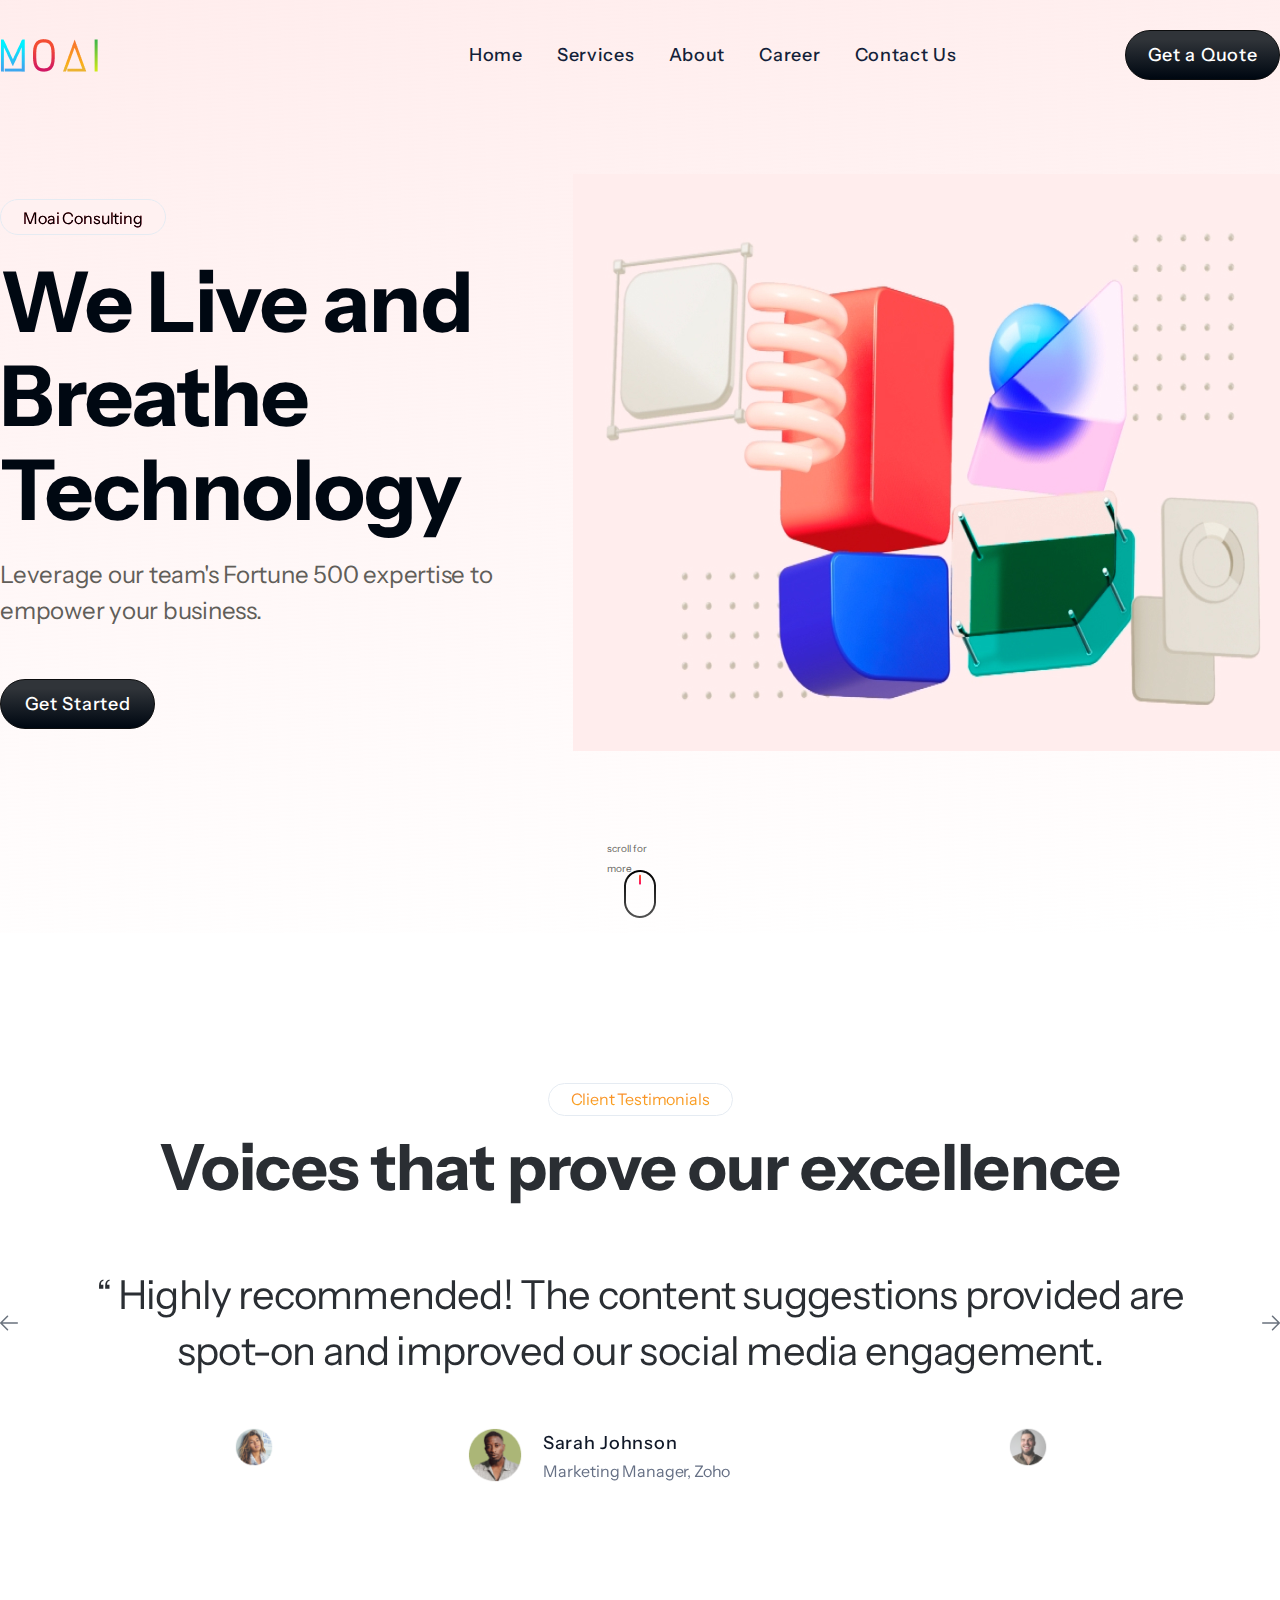
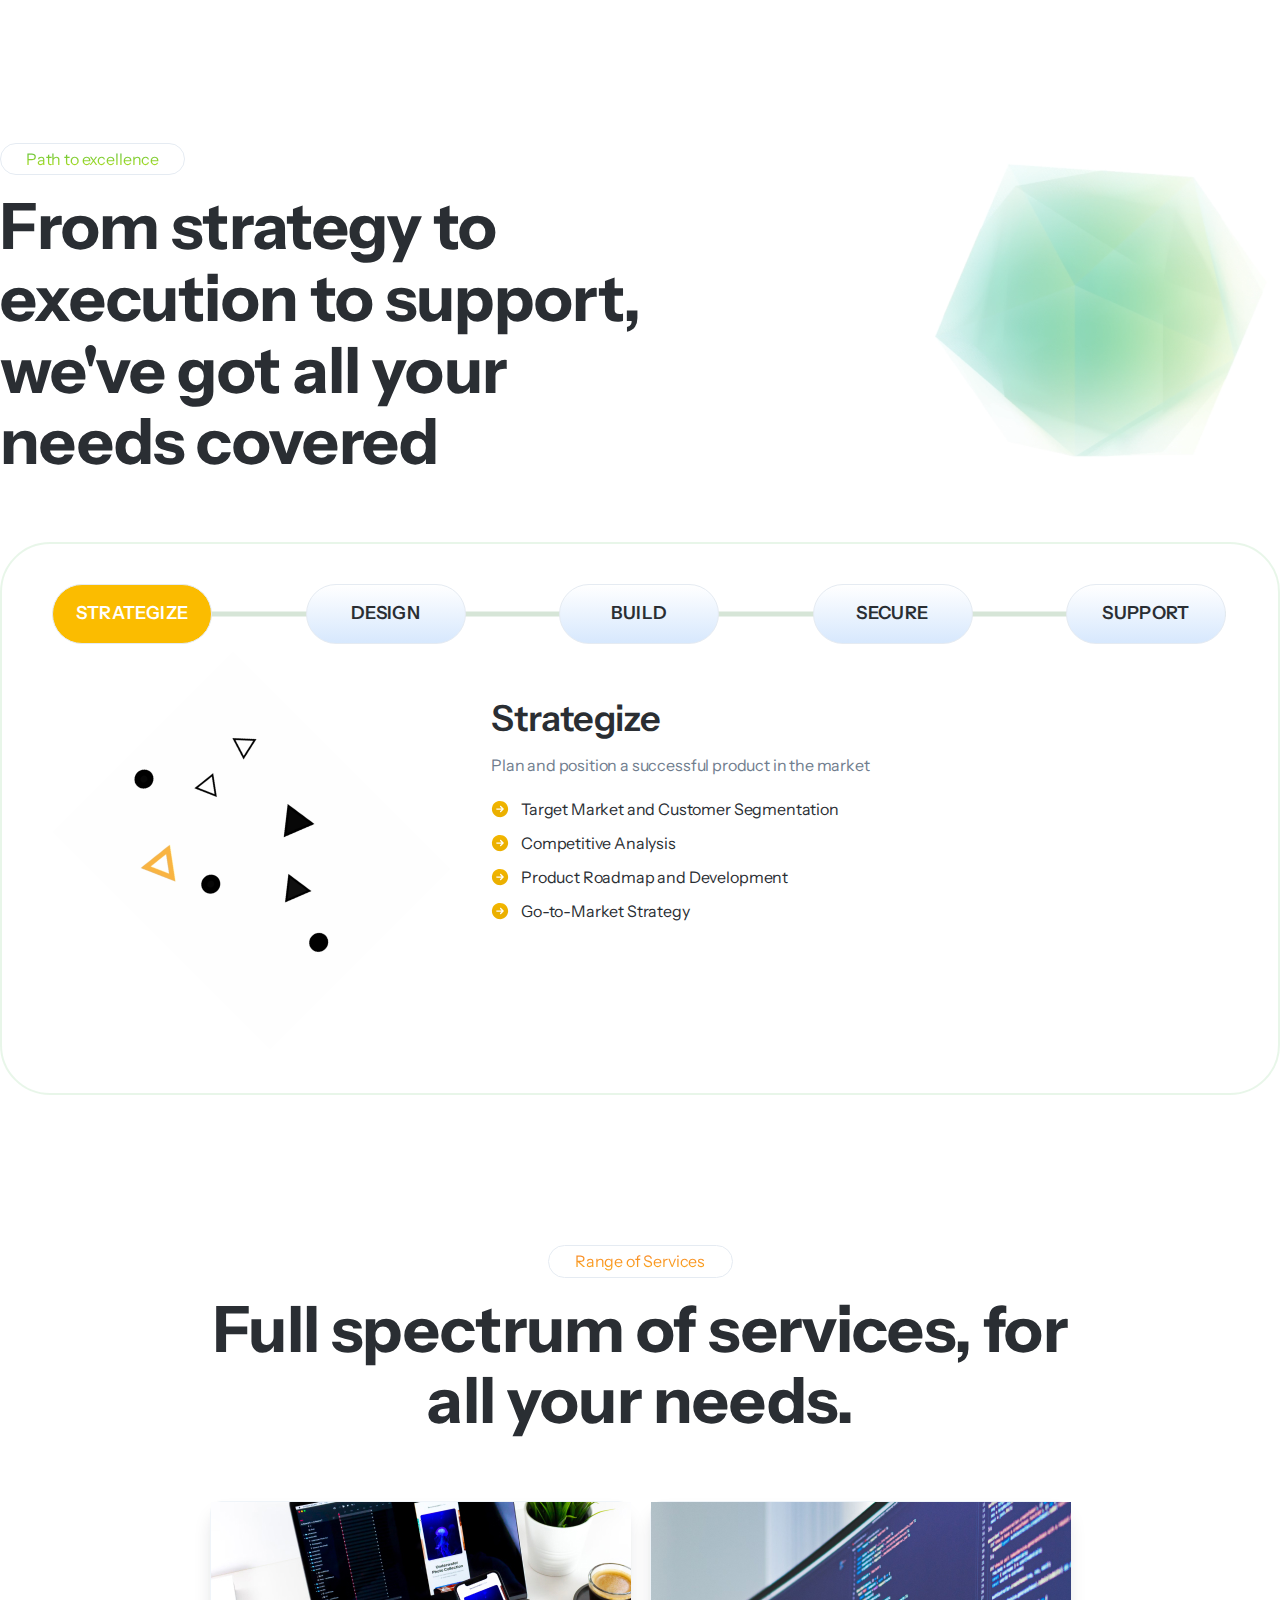
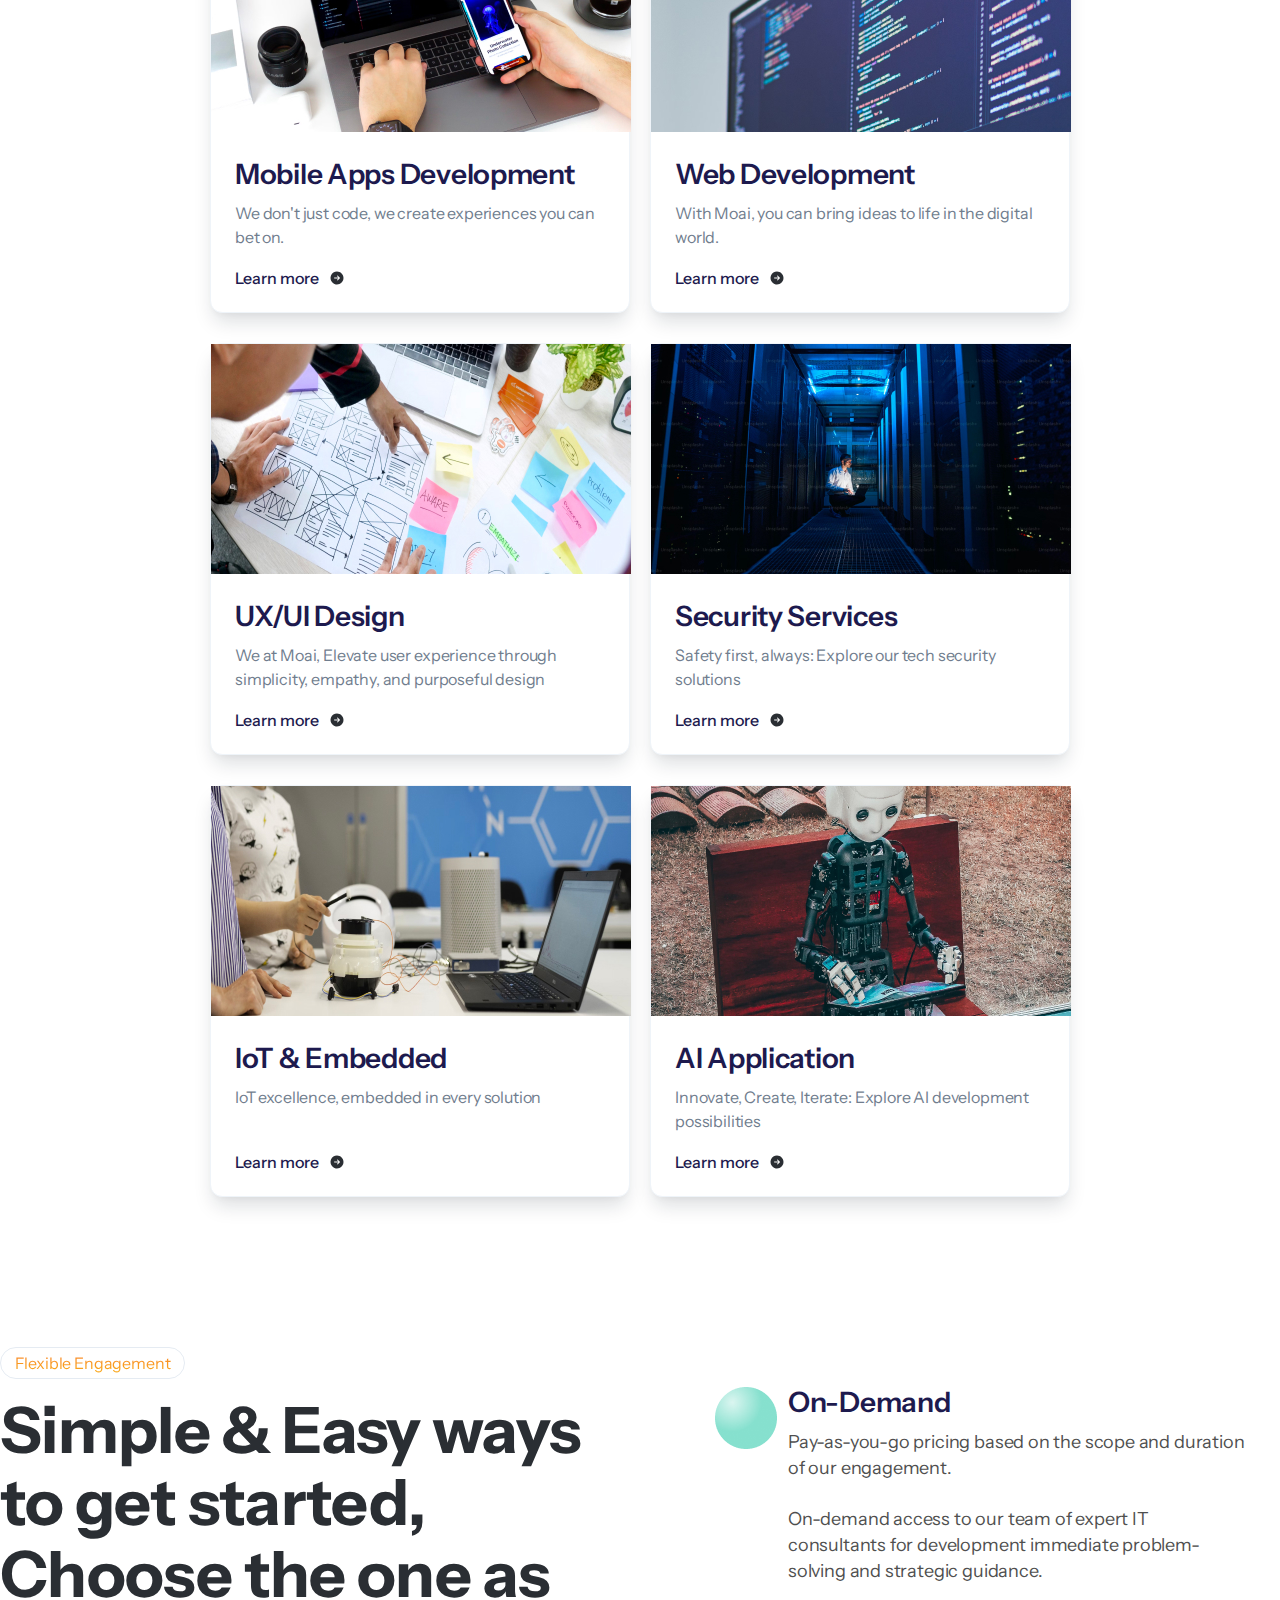
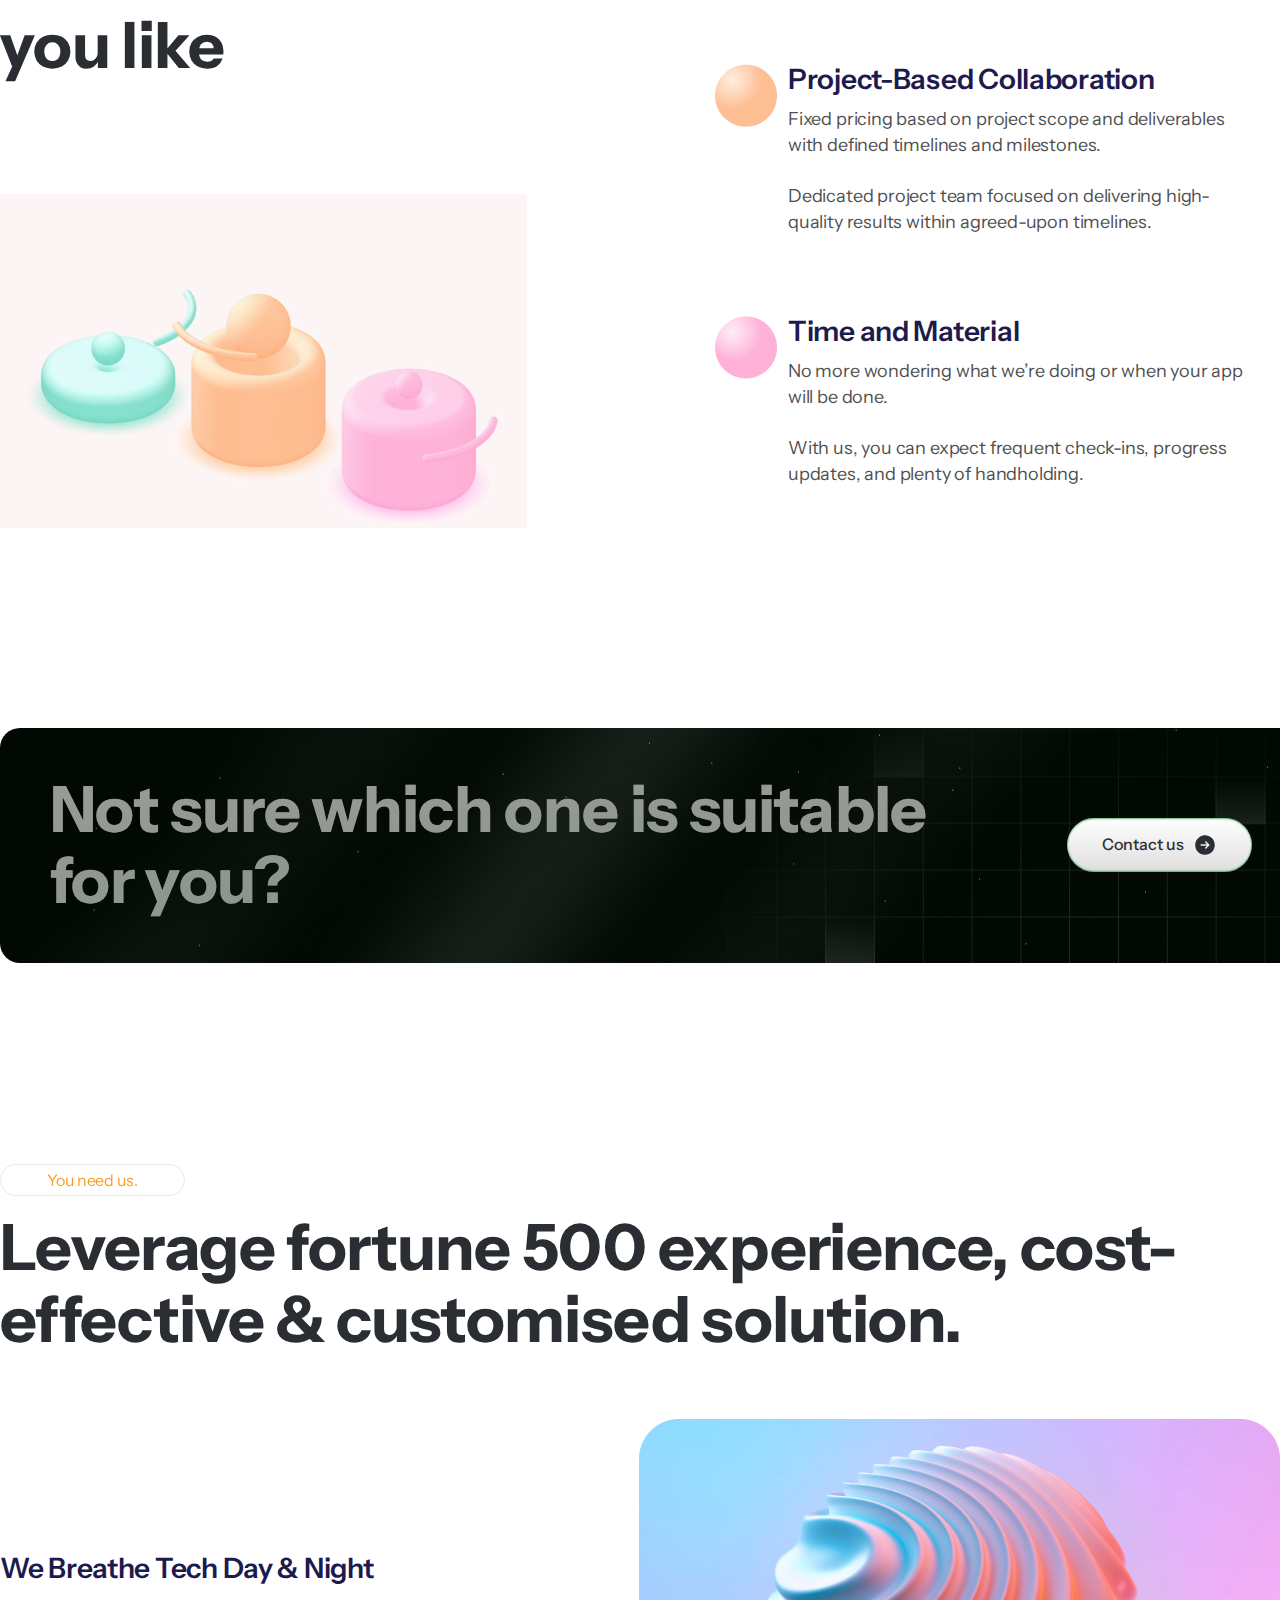
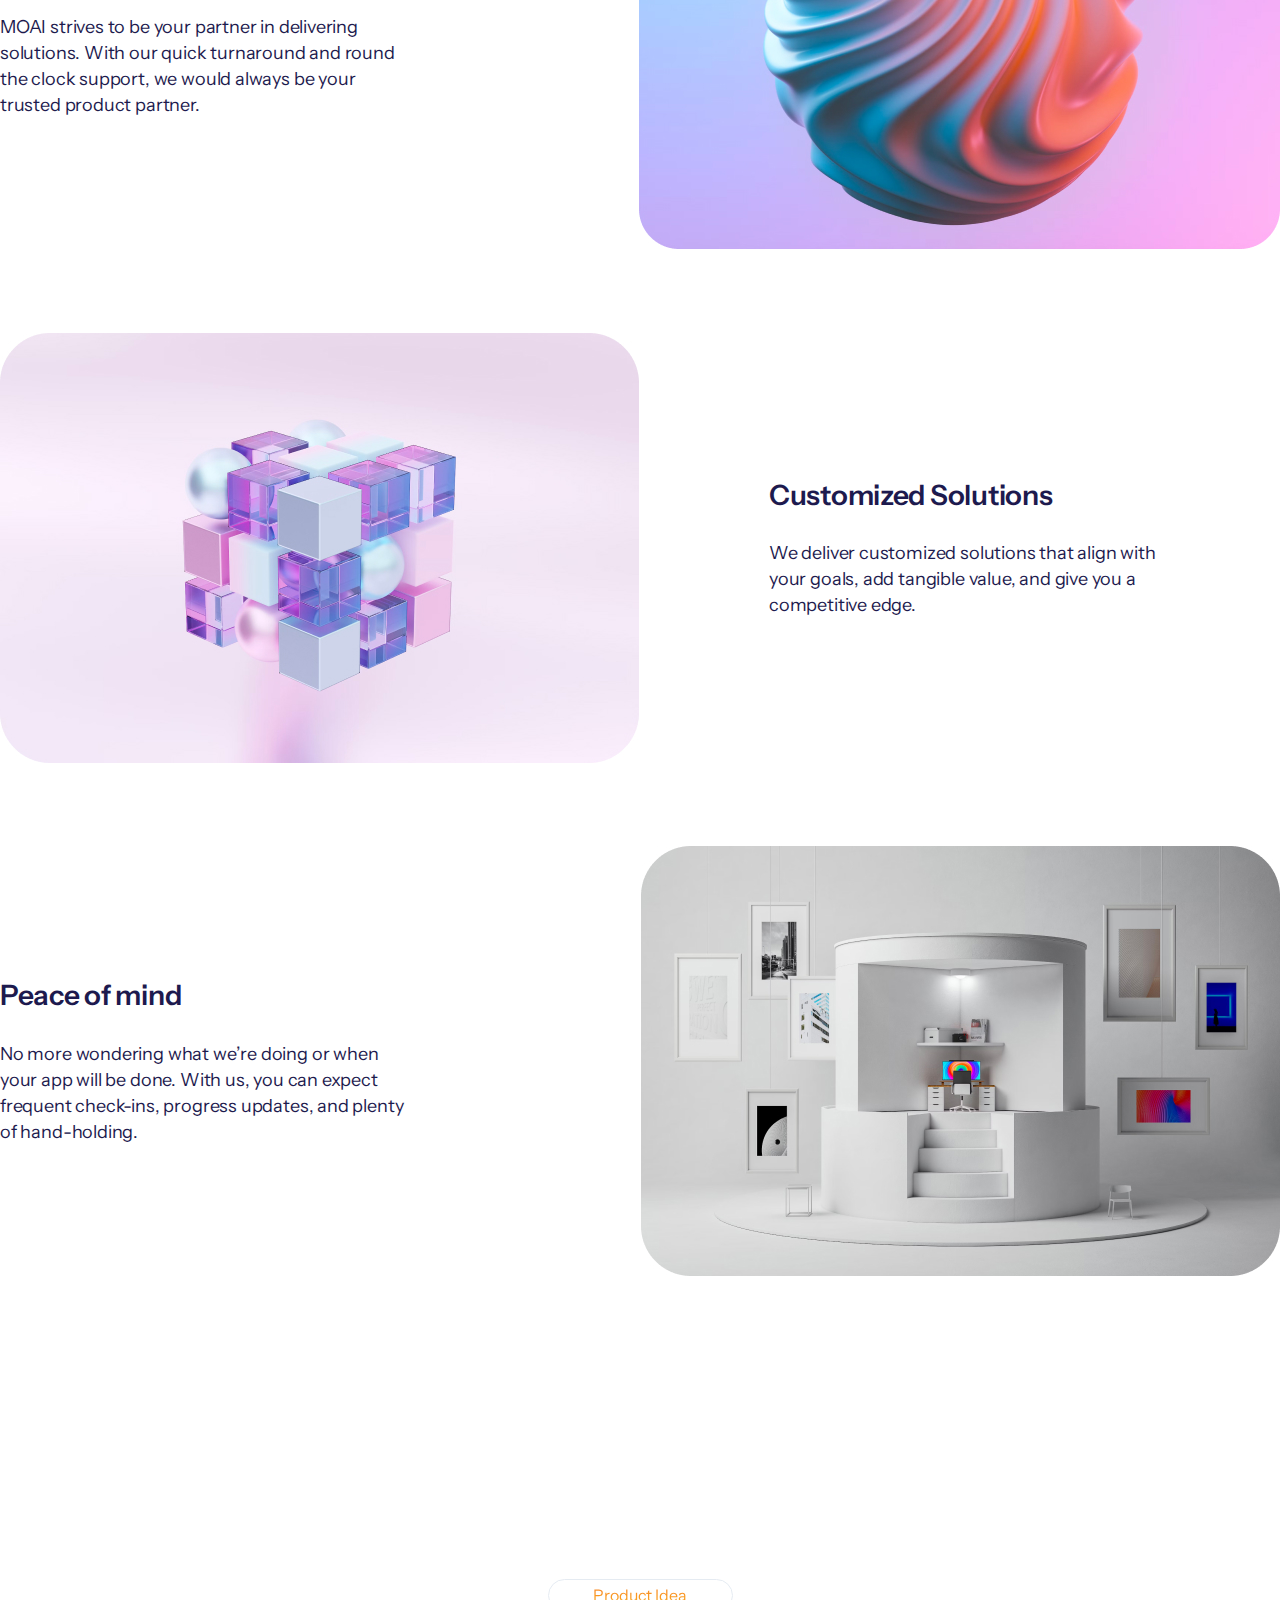
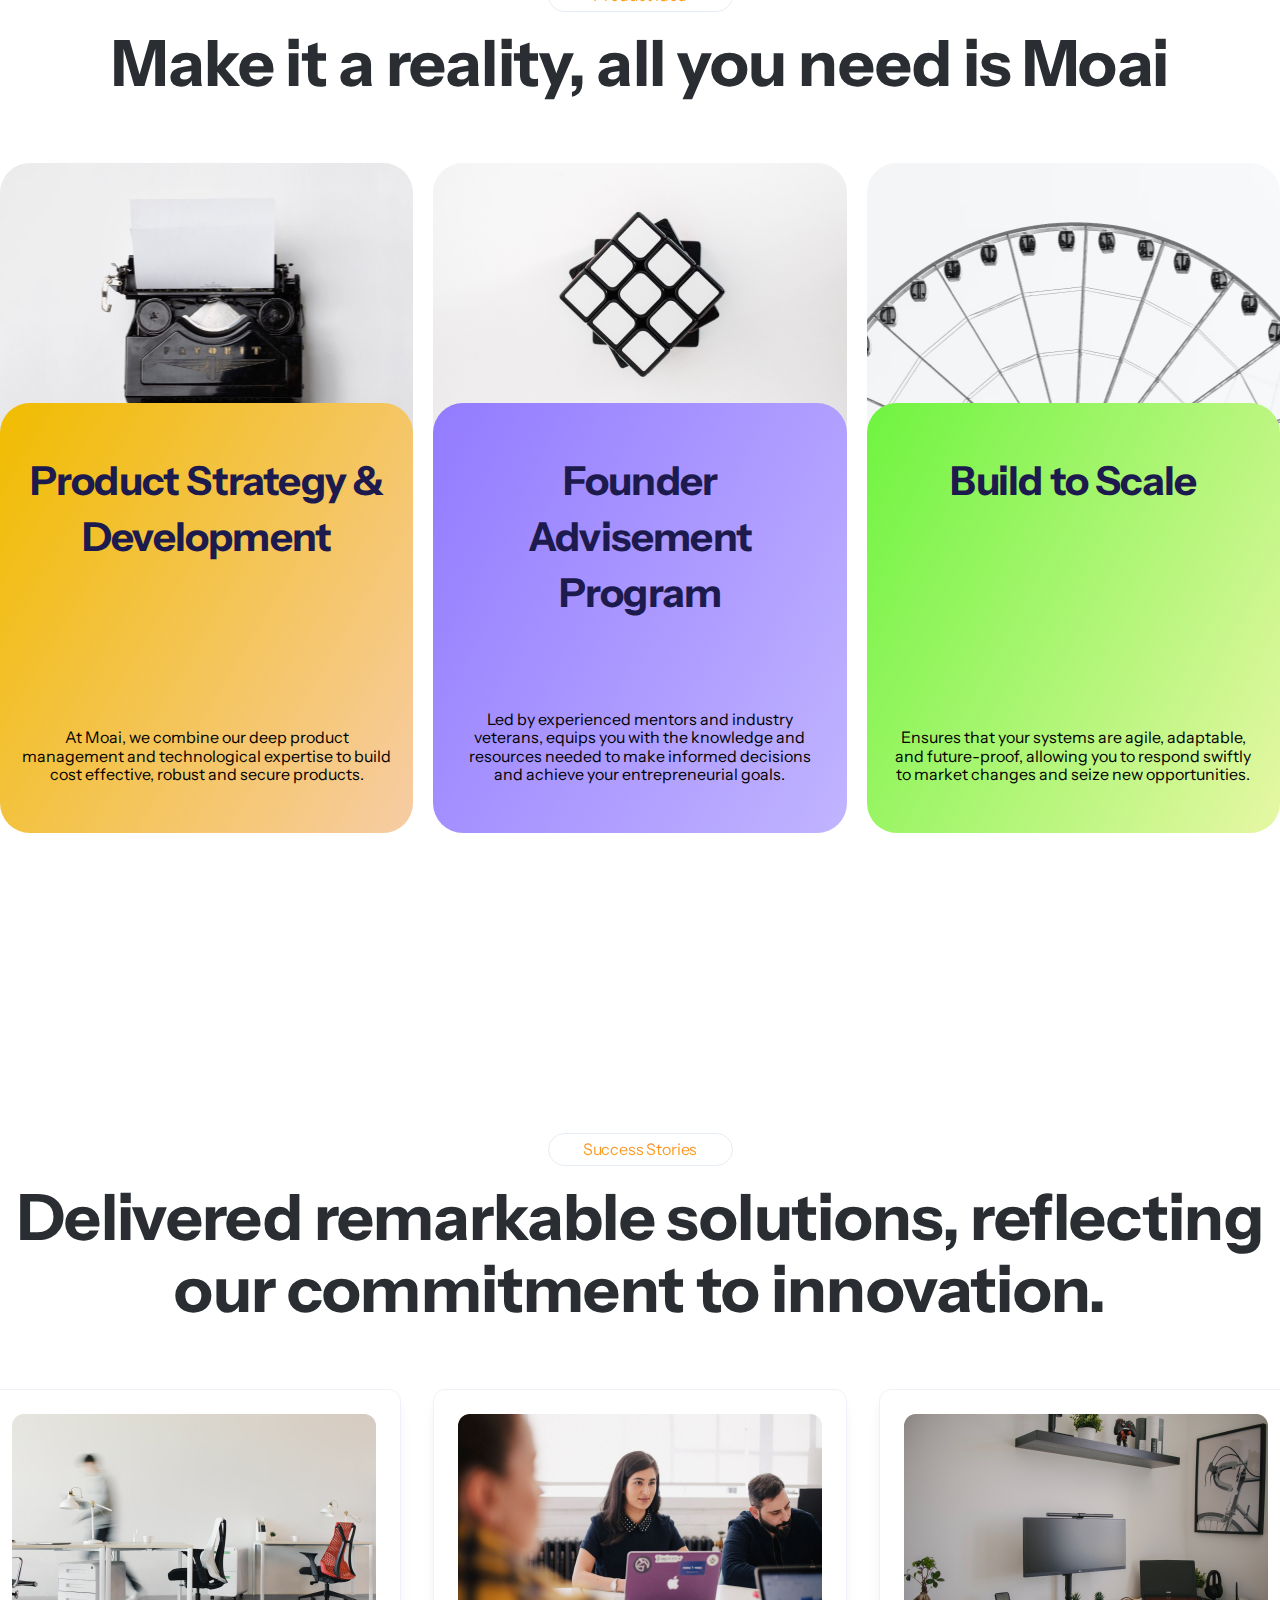
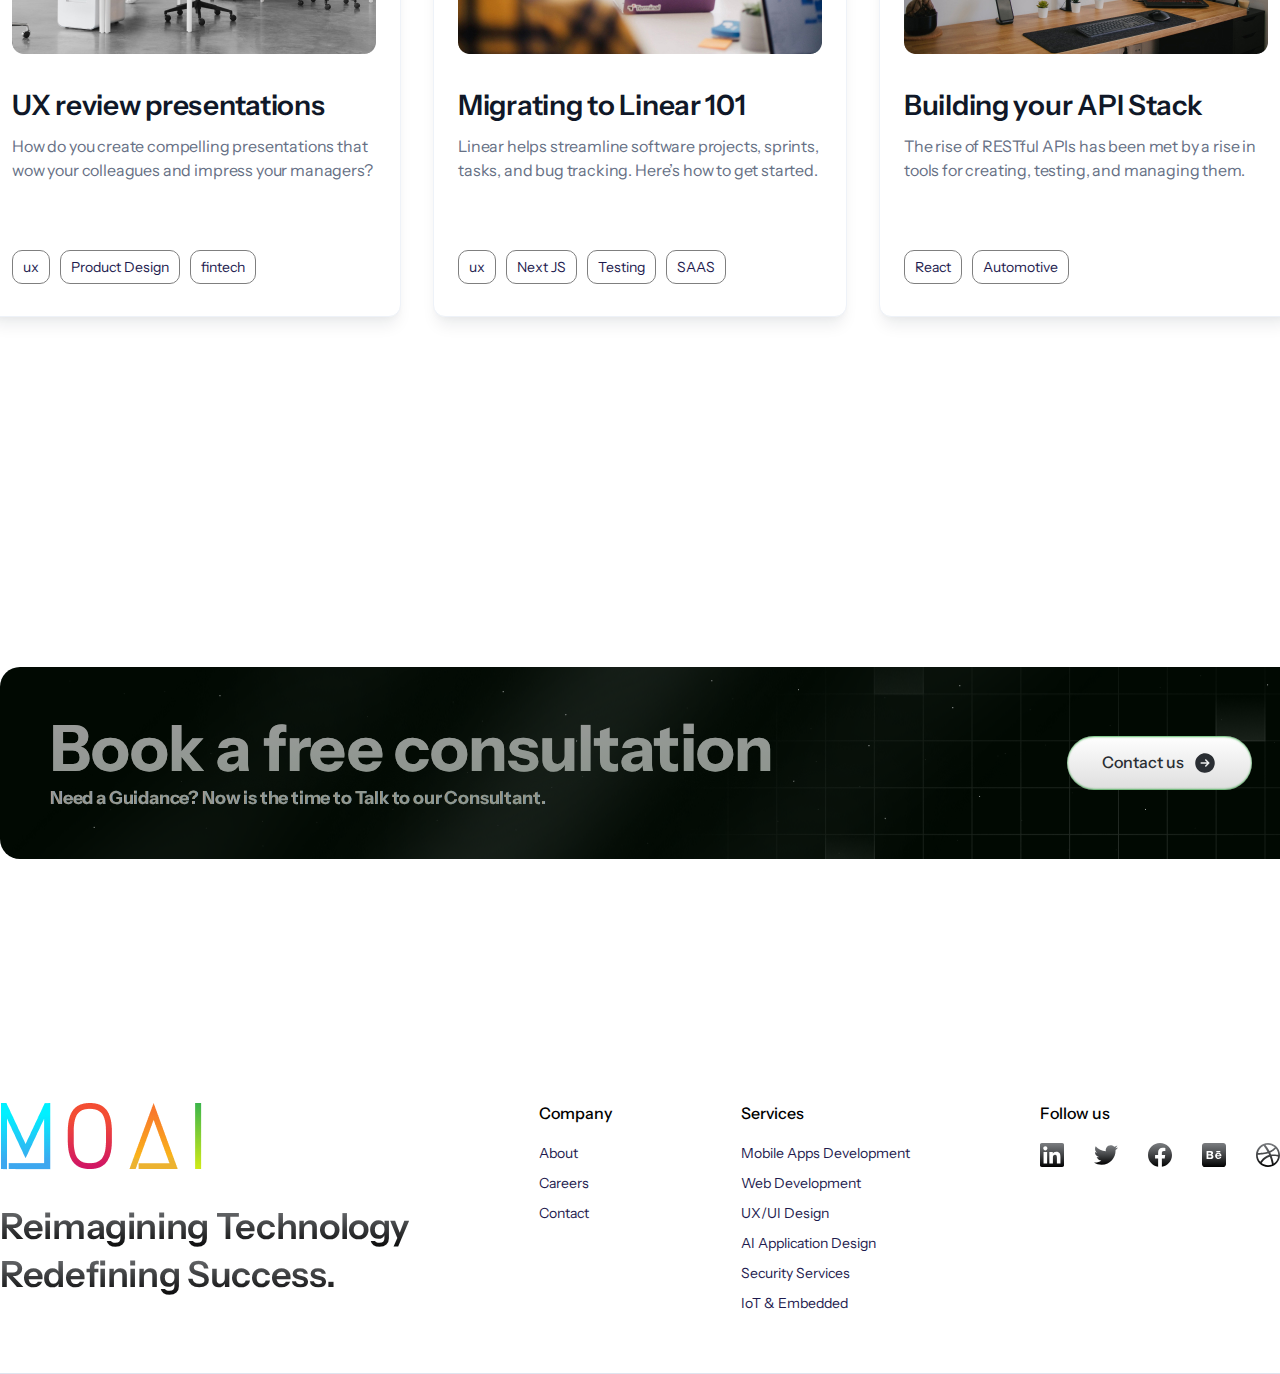
==== commit 386693f8: "commit" ====
--- a/index.html
+++ b/index.html
@@ -418,34 +418,48 @@
             <div class="footer-top">
                 <div class="logo">
                     <figure>
-                        <img src="" alt="">
+                        <img src="./img/logo-footer.png" alt="logo-footer">
                     </figure>
-                    <span></span>
-                    <span></span>
+                    <span>Reimagining Technology</span>
+                    <span>Redefining Success.</span>
                 </div>
                 <div class="footer-block">
-                    <span class="footer-title"></span>
+                    <span class="footer-title">Company</span>
                     <ul class="footer-menu">
-                        <li><a href=""></a></li>
-                        <li><a href=""></a></li>
-                        <li><a href=""></a></li>
+                        <li><a href="">About</a></li>
+                        <li><a href="">Careers</a></li>
+                        <li><a href="">Contact </a></li>
                     </ul>
                 </div>
                 <div class="footer-block">
-                    <span class="footer-title"></span>
+                    <span class="footer-title">Services</span>
                     <ul class="footer-menu">
-                        <li><a href=""></a></li>
-                        <li><a href=""></a></li>
-                        <li><a href=""></a></li>
+                        <li><a href="">Mobile Apps Development</a></li>
+                        <li><a href="">Web Development</a></li>
+                        <li><a href="">UX/UI Design</a></li>
+                        <li><a href="">AI Application Design</a></li>
+                        <li><a href="">Security Services</a></li>
+                        <li><a href="">IoT & Embedded</a></li>
                     </ul>
                 </div>
                 <div class="footer-block">
-                    <span class="footer-title"></span>
-                    <div class="footer-social"><a href=""></a>
-                        <a href=""></a>
-                        <a href=""></a>
-                        <a href=""></a>
-                        <a href=""></a>
+                    <span class="footer-title">Follow us</span>
+                    <div class="footer-social">
+                        <a href="">
+                            <img src="./img/linkendin.svg" alt="linkendin">
+                        </a>
+                        <a href="">
+                            <img src="./img/twitter.svg" alt="twitter">
+                        </a>
+                        <a href="">
+                            <img src="./img/facebook.svg" alt="facebook">
+                        </a>
+                        <a href="">
+                            <img src="./img/be.svg" alt="be">
+                        </a>
+                        <a href="">
+                            <img src="./img/site.svg" alt="site">
+                        </a>
                     </div>
                 </div>
 
--- a/css/main.min.css
+++ b/css/main.min.css
@@ -1 +1 @@
-@import"https://fonts.googleapis.com/css2?family=Instrument+Sans:wght@400;500;600;700&family=Plus+Jakarta+Sans:wght@400;500;600;700&display=swap";/*! modern-normalize v2.0.0 | MIT License | https://github.com/sindresorhus/modern-normalize */*,::before,::after{box-sizing:border-box}html{font-family:system-ui,"Segoe UI",Roboto,Helvetica,Arial,sans-serif,"Apple Color Emoji","Segoe UI Emoji";line-height:1.15;-webkit-text-size-adjust:100%;-moz-tab-size:4;-o-tab-size:4;tab-size:4}body{margin:0}hr{height:0;color:inherit}abbr[title]{-webkit-text-decoration:underline dotted;text-decoration:underline dotted}b,strong{font-weight:bolder}code,kbd,samp,pre{font-family:ui-monospace,SFMono-Regular,Consolas,"Liberation Mono",Menlo,monospace;font-size:1em}small{font-size:80%}sub,sup{font-size:75%;line-height:0;position:relative;vertical-align:baseline}sub{bottom:-0.25em}sup{top:-0.5em}table{text-indent:0;border-color:inherit}button,input,optgroup,select,textarea{font-family:inherit;font-size:100%;line-height:1.15;margin:0}button,select{text-transform:none}button,[type=button],[type=reset],[type=submit]{-webkit-appearance:button}::-moz-focus-inner{border-style:none;padding:0}:-moz-focusring{outline:1px dotted ButtonText}:-moz-ui-invalid{box-shadow:none}legend{padding:0}progress{vertical-align:baseline}::-webkit-inner-spin-button,::-webkit-outer-spin-button{height:auto}[type=search]{-webkit-appearance:textfield;outline-offset:-2px}::-webkit-search-decoration{-webkit-appearance:none}::-webkit-file-upload-button{-webkit-appearance:button;font:inherit}summary{display:list-item}*{margin:0;padding:0;box-sizing:border-box}ul{list-style:none}a{color:inherit;text-decoration:none}body{font-family:"Instrument Sans",sans-serif;font-size:16px;font-weight:400}.container{max-width:1300px;width:100%;margin:0 auto}.padding-large{padding:150px 0}.subtitle{display:block;width:185px;margin:0 auto 16px;-webkit-backdrop-filter:blur(9px);backdrop-filter:blur(9px);background:linear-gradient(180deg, #fff 0%, #d7e8fd 100%);border:1px solid #e5ebf2;border-radius:18px;padding:6px 0;letter-spacing:-0.01em;text-align:center;background:linear-gradient(180deg, #f8792b 0%, #fab519 99.99%, rgba(236, 178, 47, 0) 100%);background-clip:text;-webkit-background-clip:text;-webkit-text-fill-color:rgba(0,0,0,0)}.title{font-weight:700;font-size:64px;line-height:1.12;letter-spacing:-0.01em;text-align:center;color:#2a2e33;margin-bottom:64px}.slick-slider{position:relative;display:block;box-sizing:border-box;-webkit-touch-callout:none;-webkit-user-select:none;-moz-user-select:none;user-select:none;touch-action:pan-y;-webkit-tap-highlight-color:rgba(0,0,0,0)}.slick-list{position:relative;overflow:hidden;display:block;margin:0;padding:0}.slick-list:focus{outline:none}.slick-list.dragging{cursor:pointer;cursor:hand}.slick-slider .slick-track,.slick-slider .slick-list{transform:translate3d(0, 0, 0)}.slick-track{position:relative;left:0;top:0;display:block;margin-left:auto;margin-right:auto}.slick-track:before,.slick-track:after{content:"";display:table}.slick-track:after{clear:both}.slick-loading .slick-track{visibility:hidden}.slick-slide{float:left;height:100%;min-height:1px;display:none}[dir=rtl] .slick-slide{float:right}.slick-slide img{display:block}.slick-slide.slick-loading img{display:none}.slick-slide.dragging img{pointer-events:none}.slick-initialized .slick-slide{display:block}.slick-loading .slick-slide{visibility:hidden}.slick-vertical .slick-slide{display:block;height:auto;border:1px solid rgba(0,0,0,0)}.slick-arrow.slick-hidden{display:none}.header{background:url(../img/bg-header.png) no-repeat center,linear-gradient(176deg, #ffeded 0%, rgba(255, 237, 237, 0) 100%),linear-gradient(105deg, #fff 0%, rgba(255, 255, 255, 0) 100%);position:relative}.header-wrapper{display:flex;justify-content:space-between;align-items:center}.header-wrapper-bottom{display:flex;justify-content:space-between;align-items:center;padding:94px 0 179px}.header-fixed{padding-top:30px}.header-logo{width:97px;height:32px}.header .nav{flex:.7;display:flex;justify-content:space-between;align-items:center}.header .menu{display:flex}.header .menu-link{padding:17px;font-weight:500;font-size:18px;line-height:1.78;letter-spacing:.04em;color:#141f39;position:relative}.header .menu-link::after{content:"";width:13px;height:3px;background-color:rgba(0,0,0,0);position:absolute;bottom:8px;left:50%;transform:translateX(-50%);transition:.3s linear}.header .menu-link:hover::after{background-color:#d11763}.header-link{border:1px solid #0c0d0e;border-radius:32px;padding:8px 0px;width:155px;height:50px;background:linear-gradient(180deg, #303439 17.71%, #000812 97.4%);display:block;text-align:center;font-weight:500;font-size:18px;line-height:1.78;letter-spacing:.04em;color:#fff}.header-content{max-width:575px;width:100%}.header-subtitle{border:1px solid #e5ebf2;border-radius:18px;padding:6px 0px;width:166px;height:36px;display:block;text-align:center;-webkit-backdrop-filter:blur(9px);backdrop-filter:blur(9px);background:linear-gradient(180deg, #fff 0%, #d7e8fd 100%);line-height:1.5;letter-spacing:-0.01em;background:linear-gradient(0deg, #d11763 0%, #f34d33 100%);-webkit-background-clip:text;background-clip:text;margin-bottom:20px}.header-title{font-weight:700;font-size:84px;line-height:1.12;letter-spacing:-0.01em;color:#000812;margin-bottom:20px}.header-text{font-size:24px;line-height:1.5;letter-spacing:-0.01em;color:#615e59;margin-bottom:50px}.header .link-scrolle{display:block;width:66px;height:79px;background:url(../img/btn.png) no-repeat bottom center;font-size:10px;color:#615e59;line-height:2;position:absolute;left:50%;transform:translateX(-50%);bottom:15px;transition:.3s linear}.header .link-scrolle:hover{background:url(../img/btn-black.png) no-repeat bottom center}.testimonials{padding:150px 0 220px}.testimonials-slider{margin-bottom:48px}.testimonials .slider-text{text-align:center}.testimonials p{font-size:40px;line-height:1.4;letter-spacing:-0.02em;text-align:center;color:#2a2e33;max-width:1140px;width:100%;margin:0 auto}.testimonials .slick-btn{position:absolute;top:50%;transform:translateY(-50%) rotate(180deg);z-index:2}.testimonials .slick-btn.next{right:0}.testimonials .slick-btn.prev{left:0}.testimonials .avatar{opacity:.8;transition:.3s linear;position:relative}.testimonials .avatar img{width:40px;height:40px;transition:.3s linear;position:absolute;left:50%;transform:translateX(-50%)}.testimonials .avatar span{overflow:hidden;width:0;display:block}.testimonials .slick-slide{margin:0 20px}.testimonials .slick-center .avatar{opacity:1;width:260px;padding-left:76px}.testimonials .slick-center .avatar img{width:56px;height:56px;left:0;transform:translateX(0)}.testimonials .slick-center .avatar span{width:auto}.testimonials .slick-center .avatar-title{font-weight:500;font-size:18px;line-height:1.78;letter-spacing:.04em;color:#101828}.testimonials .slick-center .avatar-job{font-size:16px;line-height:1.5;letter-spacing:-0.01em;color:#667085}.strategize-subtitle{margin:0 0 16px;background:linear-gradient(180deg, #3db54a 0%, #d0ea16 100%);background-clip:text;-webkit-background-clip:text;-webkit-text-fill-color:rgba(0,0,0,0)}.strategize-title{max-width:641px;width:100%;text-align:left}.strategize .inner-top{background:url(../img/cube.png) no-repeat right top;margin-bottom:50px}.strategize .quise{border-radius:50px;border:2px solid rgba(68,184,72,.12);padding:40px 52px 40px 50px}.strategize .quise-list{display:flex;justify-content:space-between;position:relative}.strategize .quise-list::after{content:"";position:absolute;top:50%;left:0;width:100%;height:5px;background:#d6e5d7;transform:translateY(-50%);z-index:0}.strategize .quise-item{border:1.5px solid #e5ebf2;border-radius:40px;width:160px;height:60px;background:linear-gradient(180deg, #fff 0%, #d7e8fd 100%);display:flex;justify-content:center;align-items:center;font-weight:600;font-size:18px;line-height:3.1;letter-spacing:.02em;text-transform:uppercase;color:#2a2e33;position:relative;z-index:2;cursor:pointer}.strategize .quise-item.active{background:#fbbc00;color:#fff}.strategize .quise-wrapper{display:flex;align-items:flex-start;gap:42px;margin-top:7px}.strategize .quise-img{max-width:397px;width:100%}.strategize .quise-content{max-width:422px;width:100%;padding-top:44px}.strategize .quise-content-title{font-weight:600;font-size:36px;line-height:1.33;letter-spacing:-0.01em;color:#2a2e33;display:block;margin-bottom:10px}.strategize .quise-content-text{font-weight:400;font-size:16px;line-height:1.5;letter-spacing:-0.01em;color:#707d8e;display:block;margin-bottom:20px}.strategize .quise-content-item{font-weight:400;font-size:16px;line-height:1.5;letter-spacing:-0.01em;color:#2a2e33;padding-left:30px;margin-bottom:10px;background:url(../img/arrow-item.svg) no-repeat left center}.strategize .quise-content-item:last-child{margin-bottom:0}.services{padding:150px 0}.services-title{max-width:904px;width:100%;margin:0 auto 64px}.services-projects{display:flex;flex-wrap:wrap;justify-content:center;gap:30px 20px;row-gap:30px;-moz-column-gap:20px;column-gap:20px}.services .project{max-width:420px;width:100%;height:412px;position:relative;box-shadow:0 4px 6px -2px rgba(16,24,40,.03),0 12px 20px -4px rgba(16,24,40,.15);background:#fff;border:1px solid #eff4f9;border-radius:12px}.services .project div{padding:24px}.services .project h3{font-weight:600;font-size:28px;line-height:1.14;letter-spacing:-0.01em;color:#1d1a4e;margin-bottom:10px}.services .project p{line-height:1.5;letter-spacing:-0.01em;color:#707d8e;margin-bottom:20px}.services .project a{position:absolute;left:24px;bottom:24px;width:109px;height:20px;font-weight:500;font-size:16px;line-height:1.25;color:#1d1a4e;display:block;background:url(../img/circle-arrow-right.svg) no-repeat right center}.strategy-wrapper{display:flex;gap:40px;margin-bottom:150px}.strategy-content{max-width:640px;width:100%;background:url(../img/mix.jpg) no-repeat left bottom}.strategy-subtitle{margin:0 auto 16px 0}.strategy-title{text-align:left}.strategy-list{max-width:605px;width:100%}.strategy-info{padding:40px 30px 40px 113px;background-repeat:no-repeat;background-position:40px 40px;transition:.3s linear}.strategy-info:hover{box-shadow:0 0 30px 0 rgba(0,0,0,.06);background-color:rgba(255,255,255,0)}.strategy-info:first-child{background-image:url(../img/blue.png)}.strategy-info:nth-child(2){background-image:url(../img/orange.png)}.strategy-info:last-child{background-image:url(../img/pink.png)}.strategy-info h4{font-weight:600;font-size:28px;line-height:1.14;letter-spacing:-0.01em;color:#1d1a4e;margin-bottom:11px}.strategy-info p{font-size:18px;line-height:1.44;letter-spacing:-0.01em;color:#4f4f4f}.strategy-info p:first-of-type{margin-bottom:25px}.strategy-wrapper{display:flex;gap:40px;margin-bottom:150px}.strategy-content{max-width:640px;width:100%;background:url(../img/mix.jpg) no-repeat left bottom}.strategy-subtitle{margin:0 auto 16px 0}.strategy-title{text-align:left}.strategy-list{max-width:605px;width:100%}.strategy-info{padding:40px 30px 40px 113px;background-repeat:no-repeat;background-position:40px 40px;transition:.3s linear}.strategy-info:hover{box-shadow:0 0 30px 0 rgba(0,0,0,.06);background-color:rgba(255,255,255,0)}.strategy-info:first-child{background-image:url(../img/blue.png)}.strategy-info:nth-child(2){background-image:url(../img/orange.png)}.strategy-info:last-child{background-image:url(../img/pink.png)}.strategy-info h4{font-weight:600;font-size:28px;line-height:1.14;letter-spacing:-0.01em;color:#1d1a4e;margin-bottom:11px}.strategy-info p{font-size:18px;line-height:1.44;letter-spacing:-0.01em;color:#4f4f4f}.strategy-info p:first-of-type{margin-bottom:25px}.not-sure__wrapper{display:flex;padding:46px 48px 46px 50px;background:#010902 url(../img/bg-sure.png) no-repeat center;gap:50px;border-radius:20px;align-items:center}.not-sure .container{padding:50px 0px;width:1300px;height:336px}.not-sure h2{font-weight:700;font-size:64px;line-height:1.12;letter-spacing:-0.01em;color:#dff0e1;background-image:radial-gradient(123.44% 123.44% at 56.63% 100%, rgb(223, 240, 225) 6.77%, rgb(255, 255, 255) 100%);background-clip:text;-webkit-background-clip:text;-webkit-text-fill-color:rgba(0,0,0,.39);width:967px}.not-sure h2 span{font-size:18px;line-height:1.6;letter-spacing:-0.01em;color:#fff;display:block}.not-sure__link{font-weight:500;line-height:normal;color:#2a2e33;border-radius:32px;padding:16px 0 16px 35px;width:185px;height:54px;box-shadow:inset 0 1px 2px 0 rgba(2,147,22,.6196078431),inset 0 -1px 2px 0 rgba(2,147,22,.6196078431);background:url(../img/arrow-contact.svg) no-repeat right 35px center,linear-gradient(180deg, #fff 0%, #dedede 100%)}.experience{padding:150px 0}.experience-subtitle{margin:0 0 16px}.experience-title{text-align:left}.experience-content{display:flex;align-items:center;gap:50px}.experience-content:nth-of-type(odd){flex-direction:row-reverse;margin:80px 0}.experience-content:nth-of-type(odd) .content{padding-left:80px}.experience-content p{margin-top:30px;width:100%;max-width:418px;font-size:18px;line-height:1.44;letter-spacing:-0.01em;color:#1d1a4e}.experience .content{max-width:629px;width:100%}.experience .content h3{font-family:"Instrument Sans",sans-serif;font-size:28px;font-weight:600;line-height:1.14;letter-spacing:-0.01em;color:#1d1a4e}.experience .content figure{max-width:640px;width:100%}.productIdea-wrapper{display:flex;gap:20px}.productIdea-idea{height:670px;max-width:420px;width:100%;border-radius:30px;padding-top:240px;transition:.3s linear;cursor:pointer}.productIdea-idea:hover{box-shadow:7px 9px 10px 4px rgba(0,0,0,.4705882353);transform:scale(1.02)}.productIdea-content{position:relative;padding:50px 24px 0}.productIdea-content .title{display:block;text-align:center;font-size:40px;line-height:1.4;letter-spacing:-0.02em;color:#1d1a4e}.productIdea-content .text{position:absolute;bottom:50px;text-align:center;left:50%;transform:translateX(-50%);width:372px}.productIdea .product{background:url(../img/type-mashin.jpg) no-repeat center top}.productIdea .product .productIdea-content{background:linear-gradient(121deg, #f1bc00 0%, #f7cca4 100%);border-radius:30px;height:430px}.productIdea .faunder{background:url(../img/rectangle.jpg) no-repeat center top}.productIdea .faunder .productIdea-content{background:linear-gradient(118deg, #937bff 0%, #c1b4ff 100%);border-radius:30px;height:430px}.productIdea .scale{background:url(../img/scale.jpg) no-repeat center top}.productIdea .scale .productIdea-content{background:linear-gradient(118deg, #6ff440 0%, #e6f7a4 100%);border-radius:30px;height:430px}.delivered-wrapper{display:flex;gap:32px;justify-content:center}.delivered-idea{border:1px solid #eef2f8;border-radius:12px;padding:24px 24px 32px 24px;box-shadow:0 4px 6px -2px rgba(16,24,40,.03),0 12px 16px -4px rgba(16,24,40,.08);background:#fff}.delivered-idea .title{font-weight:600;font-size:28px;line-height:1.14;letter-spacing:-0.01em;color:#101828;margin:32px 0 12px;display:block;text-align:left}.delivered-idea .text{line-height:1.5;letter-spacing:-0.01em;color:#667085;margin-bottom:68px}.delivered-idea .tabs{display:flex;gap:10px}.delivered-idea .tabs li{font-size:14px;line-height:1.43;color:#1d1a4e;border-radius:10px;padding:6px 10px;border:1px solid #7f7f7f}/*# sourceMappingURL=main.min.css.map */+@import"https://fonts.googleapis.com/css2?family=Instrument+Sans:wght@400;500;600;700&family=Plus+Jakarta+Sans:wght@400;500;600;700&display=swap";/*! modern-normalize v2.0.0 | MIT License | https://github.com/sindresorhus/modern-normalize */*,::before,::after{box-sizing:border-box}html{font-family:system-ui,"Segoe UI",Roboto,Helvetica,Arial,sans-serif,"Apple Color Emoji","Segoe UI Emoji";line-height:1.15;-webkit-text-size-adjust:100%;-moz-tab-size:4;-o-tab-size:4;tab-size:4}body{margin:0}hr{height:0;color:inherit}abbr[title]{-webkit-text-decoration:underline dotted;text-decoration:underline dotted}b,strong{font-weight:bolder}code,kbd,samp,pre{font-family:ui-monospace,SFMono-Regular,Consolas,"Liberation Mono",Menlo,monospace;font-size:1em}small{font-size:80%}sub,sup{font-size:75%;line-height:0;position:relative;vertical-align:baseline}sub{bottom:-0.25em}sup{top:-0.5em}table{text-indent:0;border-color:inherit}button,input,optgroup,select,textarea{font-family:inherit;font-size:100%;line-height:1.15;margin:0}button,select{text-transform:none}button,[type=button],[type=reset],[type=submit]{-webkit-appearance:button}::-moz-focus-inner{border-style:none;padding:0}:-moz-focusring{outline:1px dotted ButtonText}:-moz-ui-invalid{box-shadow:none}legend{padding:0}progress{vertical-align:baseline}::-webkit-inner-spin-button,::-webkit-outer-spin-button{height:auto}[type=search]{-webkit-appearance:textfield;outline-offset:-2px}::-webkit-search-decoration{-webkit-appearance:none}::-webkit-file-upload-button{-webkit-appearance:button;font:inherit}summary{display:list-item}*{margin:0;padding:0;box-sizing:border-box}ul{list-style:none}a{color:inherit;text-decoration:none}body{font-family:"Instrument Sans",sans-serif;font-size:16px;font-weight:400}.container{max-width:1300px;width:100%;margin:0 auto}.padding-large{padding:150px 0}.subtitle{display:block;width:185px;margin:0 auto 16px;-webkit-backdrop-filter:blur(9px);backdrop-filter:blur(9px);background:linear-gradient(180deg, #fff 0%, #d7e8fd 100%);border:1px solid #e5ebf2;border-radius:18px;padding:6px 0;letter-spacing:-0.01em;text-align:center;background:linear-gradient(180deg, #f8792b 0%, #fab519 99.99%, rgba(236, 178, 47, 0) 100%);background-clip:text;-webkit-background-clip:text;-webkit-text-fill-color:rgba(0,0,0,0)}.title{font-weight:700;font-size:64px;line-height:1.12;letter-spacing:-0.01em;text-align:center;color:#2a2e33;margin-bottom:64px}.slick-slider{position:relative;display:block;box-sizing:border-box;-webkit-touch-callout:none;-webkit-user-select:none;-moz-user-select:none;user-select:none;touch-action:pan-y;-webkit-tap-highlight-color:rgba(0,0,0,0)}.slick-list{position:relative;overflow:hidden;display:block;margin:0;padding:0}.slick-list:focus{outline:none}.slick-list.dragging{cursor:pointer;cursor:hand}.slick-slider .slick-track,.slick-slider .slick-list{transform:translate3d(0, 0, 0)}.slick-track{position:relative;left:0;top:0;display:block;margin-left:auto;margin-right:auto}.slick-track:before,.slick-track:after{content:"";display:table}.slick-track:after{clear:both}.slick-loading .slick-track{visibility:hidden}.slick-slide{float:left;height:100%;min-height:1px;display:none}[dir=rtl] .slick-slide{float:right}.slick-slide img{display:block}.slick-slide.slick-loading img{display:none}.slick-slide.dragging img{pointer-events:none}.slick-initialized .slick-slide{display:block}.slick-loading .slick-slide{visibility:hidden}.slick-vertical .slick-slide{display:block;height:auto;border:1px solid rgba(0,0,0,0)}.slick-arrow.slick-hidden{display:none}.header{background:url(../img/bg-header.png) no-repeat center,linear-gradient(176deg, #ffeded 0%, rgba(255, 237, 237, 0) 100%),linear-gradient(105deg, #fff 0%, rgba(255, 255, 255, 0) 100%);position:relative}.header-wrapper{display:flex;justify-content:space-between;align-items:center}.header-wrapper-bottom{display:flex;justify-content:space-between;align-items:center;padding:94px 0 179px}.header-fixed{padding-top:30px}.header-logo{width:97px;height:32px}.header .nav{flex:.7;display:flex;justify-content:space-between;align-items:center}.header .menu{display:flex}.header .menu-link{padding:17px;font-weight:500;font-size:18px;line-height:1.78;letter-spacing:.04em;color:#141f39;position:relative}.header .menu-link::after{content:"";width:13px;height:3px;background-color:rgba(0,0,0,0);position:absolute;bottom:8px;left:50%;transform:translateX(-50%);transition:.3s linear}.header .menu-link:hover::after{background-color:#d11763}.header-link{border:1px solid #0c0d0e;border-radius:32px;padding:8px 0px;width:155px;height:50px;background:linear-gradient(180deg, #303439 17.71%, #000812 97.4%);display:block;text-align:center;font-weight:500;font-size:18px;line-height:1.78;letter-spacing:.04em;color:#fff}.header-content{max-width:575px;width:100%}.header-subtitle{border:1px solid #e5ebf2;border-radius:18px;padding:6px 0px;width:166px;height:36px;display:block;text-align:center;-webkit-backdrop-filter:blur(9px);backdrop-filter:blur(9px);background:linear-gradient(180deg, #fff 0%, #d7e8fd 100%);line-height:1.5;letter-spacing:-0.01em;background:linear-gradient(0deg, #d11763 0%, #f34d33 100%);-webkit-background-clip:text;background-clip:text;margin-bottom:20px}.header-title{font-weight:700;font-size:84px;line-height:1.12;letter-spacing:-0.01em;color:#000812;margin-bottom:20px}.header-text{font-size:24px;line-height:1.5;letter-spacing:-0.01em;color:#615e59;margin-bottom:50px}.header .link-scrolle{display:block;width:66px;height:79px;background:url(../img/btn.png) no-repeat bottom center;font-size:10px;color:#615e59;line-height:2;position:absolute;left:50%;transform:translateX(-50%);bottom:15px;transition:.3s linear}.header .link-scrolle:hover{background:url(../img/btn-black.png) no-repeat bottom center}.testimonials{padding:150px 0 220px}.testimonials-slider{margin-bottom:48px}.testimonials .slider-text{text-align:center}.testimonials p{font-size:40px;line-height:1.4;letter-spacing:-0.02em;text-align:center;color:#2a2e33;max-width:1140px;width:100%;margin:0 auto}.testimonials .slick-btn{position:absolute;top:50%;transform:translateY(-50%) rotate(180deg);z-index:2}.testimonials .slick-btn.next{right:0}.testimonials .slick-btn.prev{left:0}.testimonials .avatar{opacity:.8;transition:.3s linear;position:relative}.testimonials .avatar img{width:40px;height:40px;transition:.3s linear;position:absolute;left:50%;transform:translateX(-50%)}.testimonials .avatar span{overflow:hidden;width:0;display:block}.testimonials .slick-slide{margin:0 20px}.testimonials .slick-center .avatar{opacity:1;width:260px;padding-left:76px}.testimonials .slick-center .avatar img{width:56px;height:56px;left:0;transform:translateX(0)}.testimonials .slick-center .avatar span{width:auto}.testimonials .slick-center .avatar-title{font-weight:500;font-size:18px;line-height:1.78;letter-spacing:.04em;color:#101828}.testimonials .slick-center .avatar-job{font-size:16px;line-height:1.5;letter-spacing:-0.01em;color:#667085}.strategize-subtitle{margin:0 0 16px;background:linear-gradient(180deg, #3db54a 0%, #d0ea16 100%);background-clip:text;-webkit-background-clip:text;-webkit-text-fill-color:rgba(0,0,0,0)}.strategize-title{max-width:641px;width:100%;text-align:left}.strategize .inner-top{background:url(../img/cube.png) no-repeat right top;margin-bottom:50px}.strategize .quise{border-radius:50px;border:2px solid rgba(68,184,72,.12);padding:40px 52px 40px 50px}.strategize .quise-list{display:flex;justify-content:space-between;position:relative}.strategize .quise-list::after{content:"";position:absolute;top:50%;left:0;width:100%;height:5px;background:#d6e5d7;transform:translateY(-50%);z-index:0}.strategize .quise-item{border:1.5px solid #e5ebf2;border-radius:40px;width:160px;height:60px;background:linear-gradient(180deg, #fff 0%, #d7e8fd 100%);display:flex;justify-content:center;align-items:center;font-weight:600;font-size:18px;line-height:3.1;letter-spacing:.02em;text-transform:uppercase;color:#2a2e33;position:relative;z-index:2;cursor:pointer}.strategize .quise-item.active{background:#fbbc00;color:#fff}.strategize .quise-wrapper{display:flex;align-items:flex-start;gap:42px;margin-top:7px}.strategize .quise-img{max-width:397px;width:100%}.strategize .quise-content{max-width:422px;width:100%;padding-top:44px}.strategize .quise-content-title{font-weight:600;font-size:36px;line-height:1.33;letter-spacing:-0.01em;color:#2a2e33;display:block;margin-bottom:10px}.strategize .quise-content-text{font-weight:400;font-size:16px;line-height:1.5;letter-spacing:-0.01em;color:#707d8e;display:block;margin-bottom:20px}.strategize .quise-content-item{font-weight:400;font-size:16px;line-height:1.5;letter-spacing:-0.01em;color:#2a2e33;padding-left:30px;margin-bottom:10px;background:url(../img/arrow-item.svg) no-repeat left center}.strategize .quise-content-item:last-child{margin-bottom:0}.services{padding:150px 0}.services-title{max-width:904px;width:100%;margin:0 auto 64px}.services-projects{display:flex;flex-wrap:wrap;justify-content:center;gap:30px 20px;row-gap:30px;-moz-column-gap:20px;column-gap:20px}.services .project{max-width:420px;width:100%;height:412px;position:relative;box-shadow:0 4px 6px -2px rgba(16,24,40,.03),0 12px 20px -4px rgba(16,24,40,.15);background:#fff;border:1px solid #eff4f9;border-radius:12px}.services .project div{padding:24px}.services .project h3{font-weight:600;font-size:28px;line-height:1.14;letter-spacing:-0.01em;color:#1d1a4e;margin-bottom:10px}.services .project p{line-height:1.5;letter-spacing:-0.01em;color:#707d8e;margin-bottom:20px}.services .project a{position:absolute;left:24px;bottom:24px;width:109px;height:20px;font-weight:500;font-size:16px;line-height:1.25;color:#1d1a4e;display:block;background:url(../img/circle-arrow-right.svg) no-repeat right center}.strategy-wrapper{display:flex;gap:40px;margin-bottom:150px}.strategy-content{max-width:640px;width:100%;background:url(../img/mix.jpg) no-repeat left bottom}.strategy-subtitle{margin:0 auto 16px 0}.strategy-title{text-align:left}.strategy-list{max-width:605px;width:100%}.strategy-info{padding:40px 30px 40px 113px;background-repeat:no-repeat;background-position:40px 40px;transition:.3s linear}.strategy-info:hover{box-shadow:0 0 30px 0 rgba(0,0,0,.06);background-color:rgba(255,255,255,0)}.strategy-info:first-child{background-image:url(../img/blue.png)}.strategy-info:nth-child(2){background-image:url(../img/orange.png)}.strategy-info:last-child{background-image:url(../img/pink.png)}.strategy-info h4{font-weight:600;font-size:28px;line-height:1.14;letter-spacing:-0.01em;color:#1d1a4e;margin-bottom:11px}.strategy-info p{font-size:18px;line-height:1.44;letter-spacing:-0.01em;color:#4f4f4f}.strategy-info p:first-of-type{margin-bottom:25px}.strategy-wrapper{display:flex;gap:40px;margin-bottom:150px}.strategy-content{max-width:640px;width:100%;background:url(../img/mix.jpg) no-repeat left bottom}.strategy-subtitle{margin:0 auto 16px 0}.strategy-title{text-align:left}.strategy-list{max-width:605px;width:100%}.strategy-info{padding:40px 30px 40px 113px;background-repeat:no-repeat;background-position:40px 40px;transition:.3s linear}.strategy-info:hover{box-shadow:0 0 30px 0 rgba(0,0,0,.06);background-color:rgba(255,255,255,0)}.strategy-info:first-child{background-image:url(../img/blue.png)}.strategy-info:nth-child(2){background-image:url(../img/orange.png)}.strategy-info:last-child{background-image:url(../img/pink.png)}.strategy-info h4{font-weight:600;font-size:28px;line-height:1.14;letter-spacing:-0.01em;color:#1d1a4e;margin-bottom:11px}.strategy-info p{font-size:18px;line-height:1.44;letter-spacing:-0.01em;color:#4f4f4f}.strategy-info p:first-of-type{margin-bottom:25px}.not-sure__wrapper{display:flex;padding:46px 48px 46px 50px;background:#010902 url(../img/bg-sure.png) no-repeat center;gap:50px;border-radius:20px;align-items:center}.not-sure .container{padding:50px 0px;width:1300px;height:336px}.not-sure h2{font-weight:700;font-size:64px;line-height:1.12;letter-spacing:-0.01em;color:#dff0e1;background-image:radial-gradient(123.44% 123.44% at 56.63% 100%, rgb(223, 240, 225) 6.77%, rgb(255, 255, 255) 100%);background-clip:text;-webkit-background-clip:text;-webkit-text-fill-color:rgba(0,0,0,.39);width:967px}.not-sure h2 span{font-size:18px;line-height:1.6;letter-spacing:-0.01em;color:#fff;display:block}.not-sure__link{font-weight:500;line-height:normal;color:#2a2e33;border-radius:32px;padding:16px 0 16px 35px;width:185px;height:54px;box-shadow:inset 0 1px 2px 0 rgba(2,147,22,.6196078431),inset 0 -1px 2px 0 rgba(2,147,22,.6196078431);background:url(../img/arrow-contact.svg) no-repeat right 35px center,linear-gradient(180deg, #fff 0%, #dedede 100%)}.experience{padding:150px 0}.experience-subtitle{margin:0 0 16px}.experience-title{text-align:left}.experience-content{display:flex;align-items:center;gap:50px}.experience-content:nth-of-type(odd){flex-direction:row-reverse;margin:80px 0}.experience-content:nth-of-type(odd) .content{padding-left:80px}.experience-content p{margin-top:30px;width:100%;max-width:418px;font-size:18px;line-height:1.44;letter-spacing:-0.01em;color:#1d1a4e}.experience .content{max-width:629px;width:100%}.experience .content h3{font-family:"Instrument Sans",sans-serif;font-size:28px;font-weight:600;line-height:1.14;letter-spacing:-0.01em;color:#1d1a4e}.experience .content figure{max-width:640px;width:100%}.productIdea-wrapper{display:flex;gap:20px}.productIdea-idea{height:670px;max-width:420px;width:100%;border-radius:30px;padding-top:240px;transition:.3s linear;cursor:pointer}.productIdea-idea:hover{box-shadow:7px 9px 10px 4px rgba(0,0,0,.4705882353);transform:scale(1.02)}.productIdea-content{position:relative;padding:50px 24px 0}.productIdea-content .title{display:block;text-align:center;font-size:40px;line-height:1.4;letter-spacing:-0.02em;color:#1d1a4e}.productIdea-content .text{position:absolute;bottom:50px;text-align:center;left:50%;transform:translateX(-50%);width:372px}.productIdea .product{background:url(../img/type-mashin.jpg) no-repeat center top}.productIdea .product .productIdea-content{background:linear-gradient(121deg, #f1bc00 0%, #f7cca4 100%);border-radius:30px;height:430px}.productIdea .faunder{background:url(../img/rectangle.jpg) no-repeat center top}.productIdea .faunder .productIdea-content{background:linear-gradient(118deg, #937bff 0%, #c1b4ff 100%);border-radius:30px;height:430px}.productIdea .scale{background:url(../img/scale.jpg) no-repeat center top}.productIdea .scale .productIdea-content{background:linear-gradient(118deg, #6ff440 0%, #e6f7a4 100%);border-radius:30px;height:430px}.delivered-wrapper{display:flex;gap:32px;justify-content:center}.delivered-idea{border:1px solid #eef2f8;border-radius:12px;padding:24px 24px 32px 24px;box-shadow:0 4px 6px -2px rgba(16,24,40,.03),0 12px 16px -4px rgba(16,24,40,.08);background:#fff}.delivered-idea .title{font-weight:600;font-size:28px;line-height:1.14;letter-spacing:-0.01em;color:#101828;margin:32px 0 12px;display:block;text-align:left}.delivered-idea .text{line-height:1.5;letter-spacing:-0.01em;color:#667085;margin-bottom:68px}.delivered-idea .tabs{display:flex;gap:10px}.delivered-idea .tabs li{font-size:14px;line-height:1.43;color:#1d1a4e;border-radius:10px;padding:6px 10px;border:1px solid #7f7f7f}.footer-top{display:flex;justify-content:space-between;padding-bottom:50px;border-bottom:1px solid #dfe4ef}.footer .logo figure{width:200px;margin-bottom:30px}.footer .logo span{display:block;font-weight:600;font-size:36px;line-height:1.33;letter-spacing:-0.01em;background:linear-gradient(180deg, rgba(42, 46, 51, 0.62) 0%, #000 100%);background-clip:text;-webkit-background-clip:text;-webkit-text-fill-color:rgba(0,0,0,0)}.footer-title{font-weight:500;line-height:1.25;color:#000;display:block;margin-bottom:20px}.footer-menu a{font-size:14px;line-height:1.43;color:#1d1a4e}.footer-menu li:not(last-child){margin-bottom:10px}.footer-social{display:flex;gap:30px}/*# sourceMappingURL=main.min.css.map */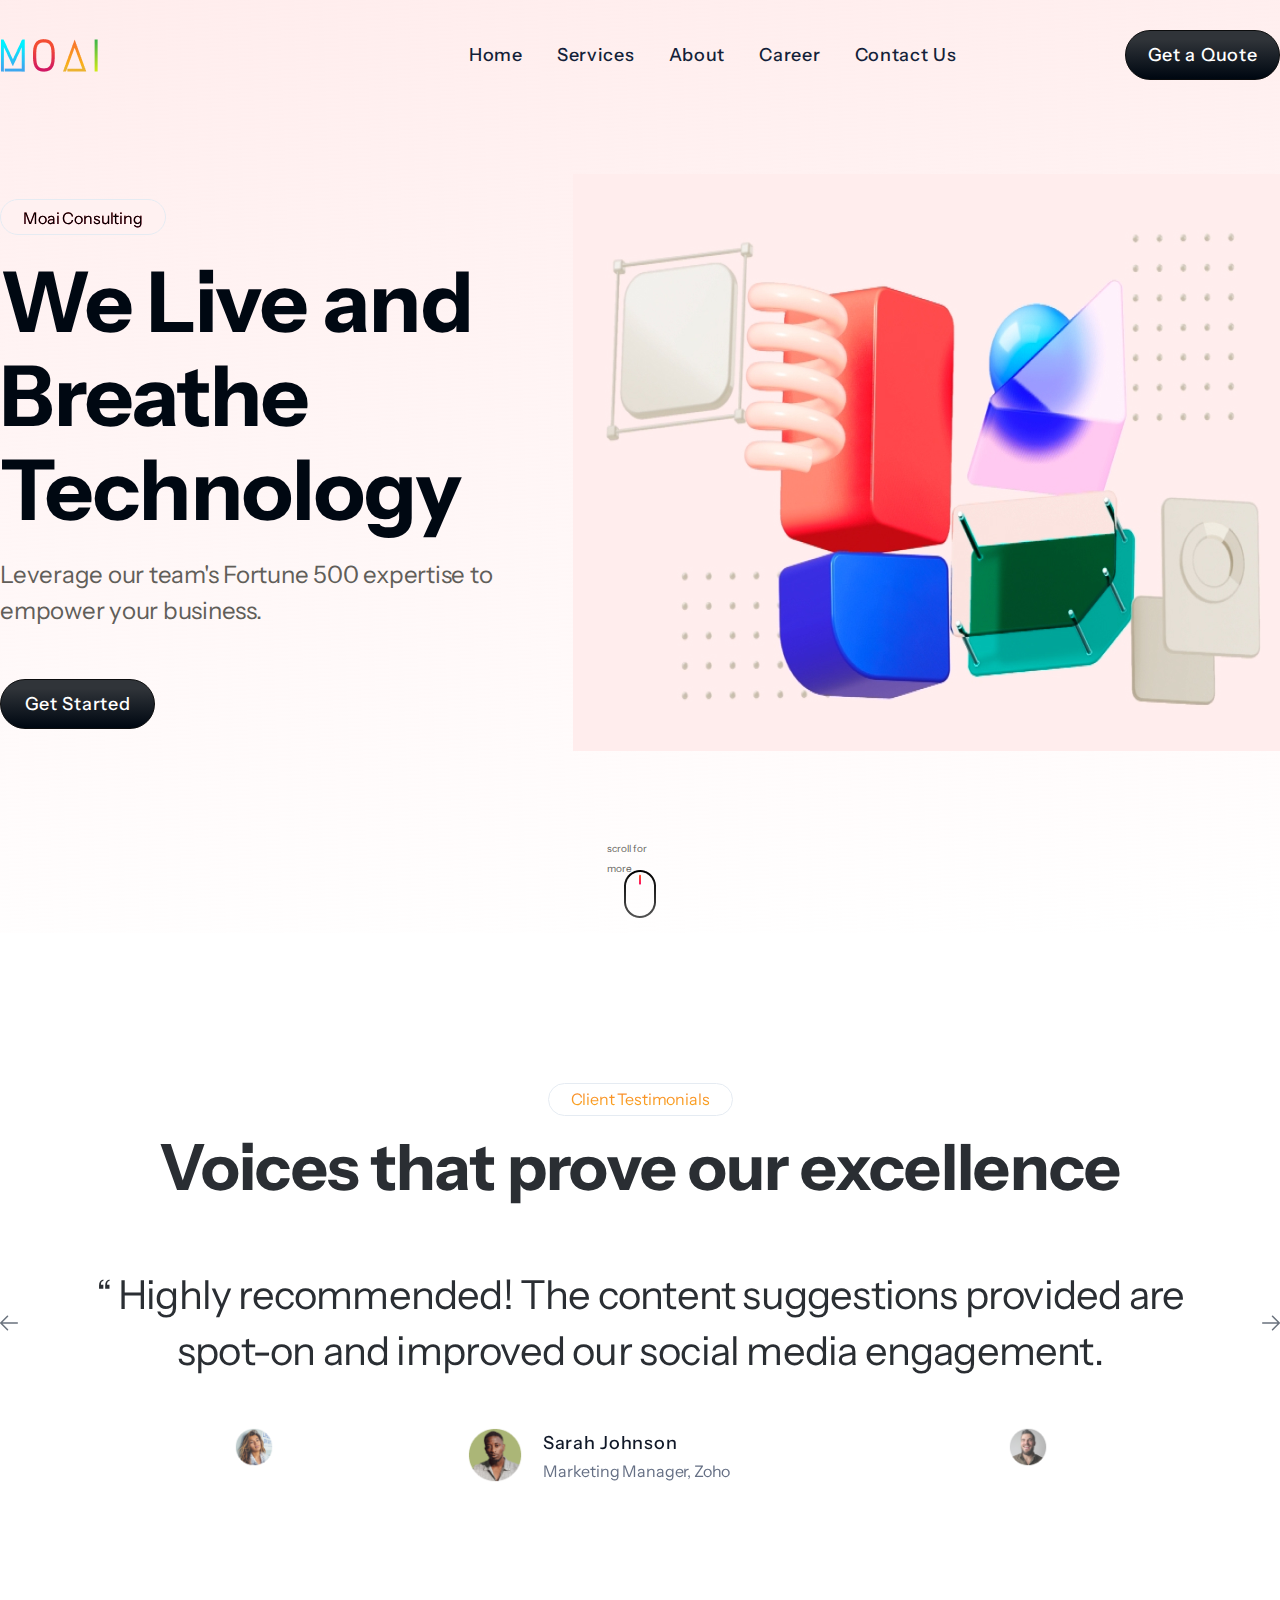
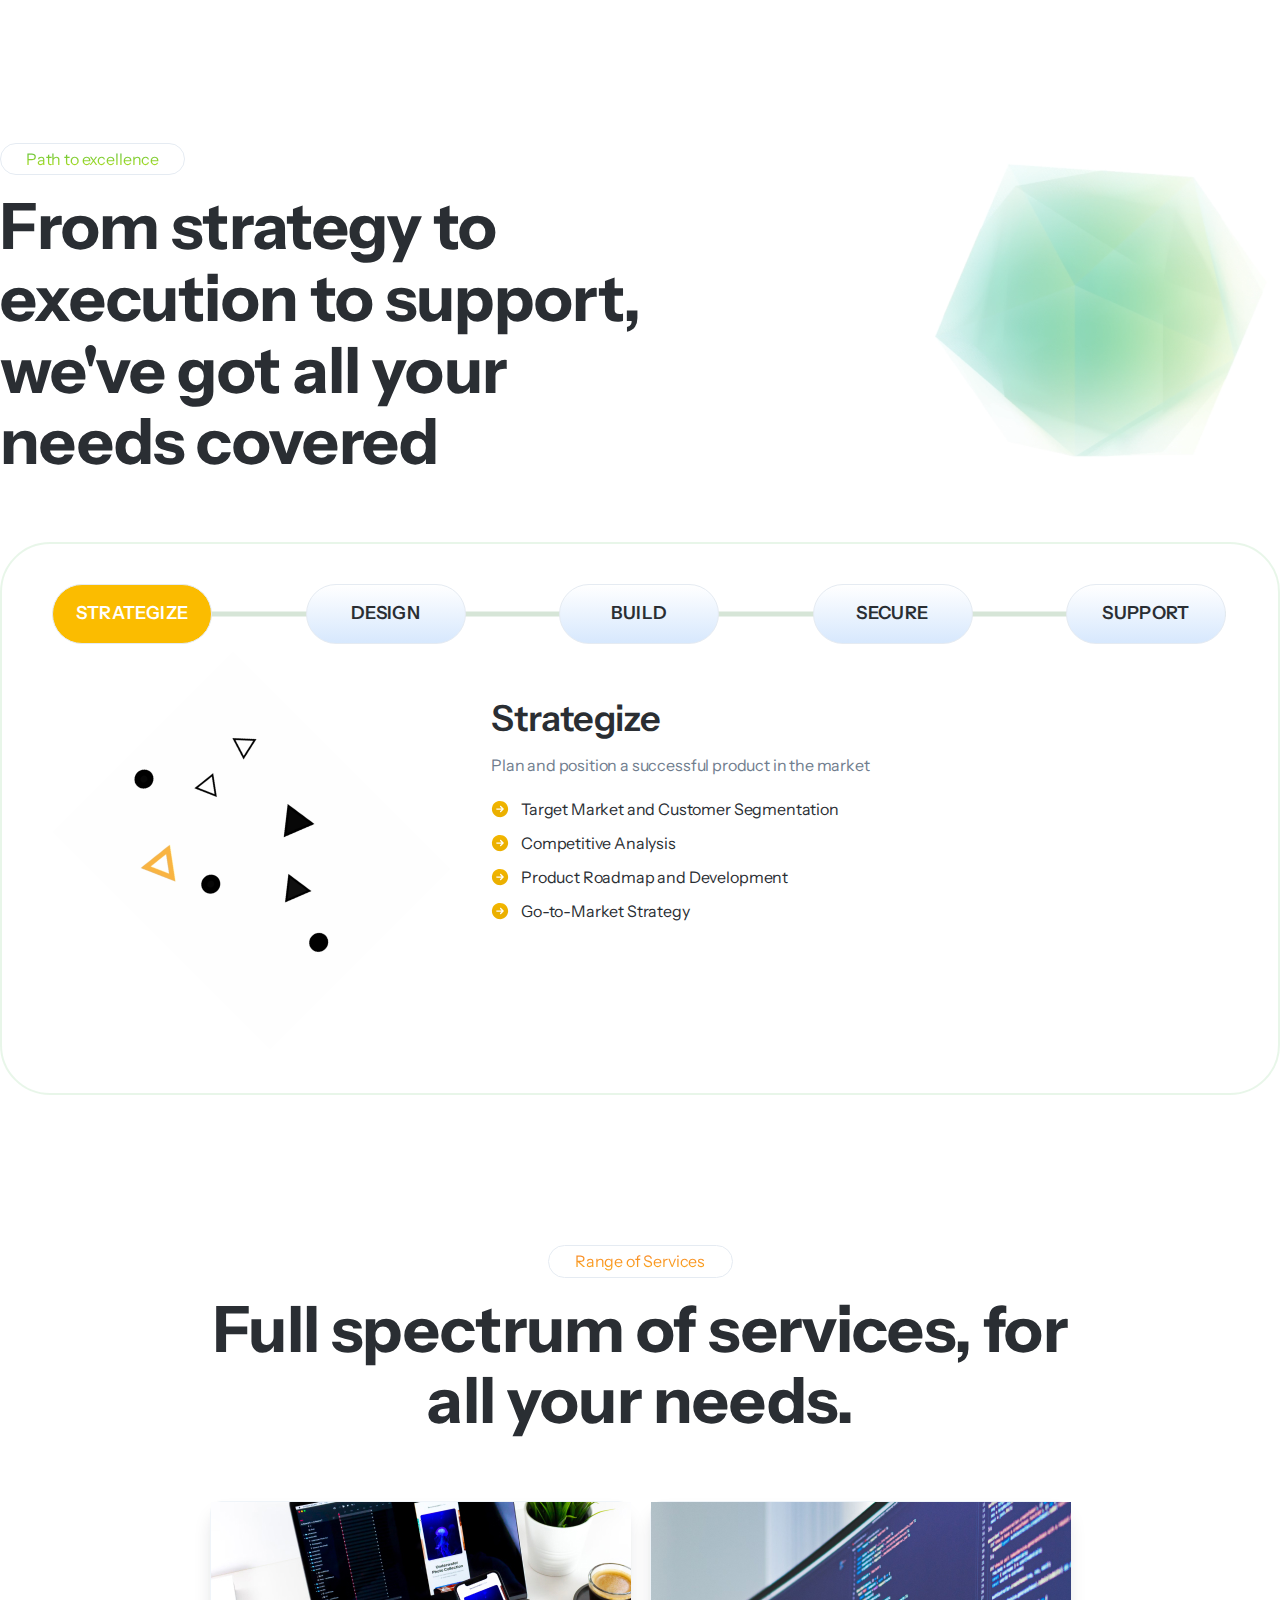
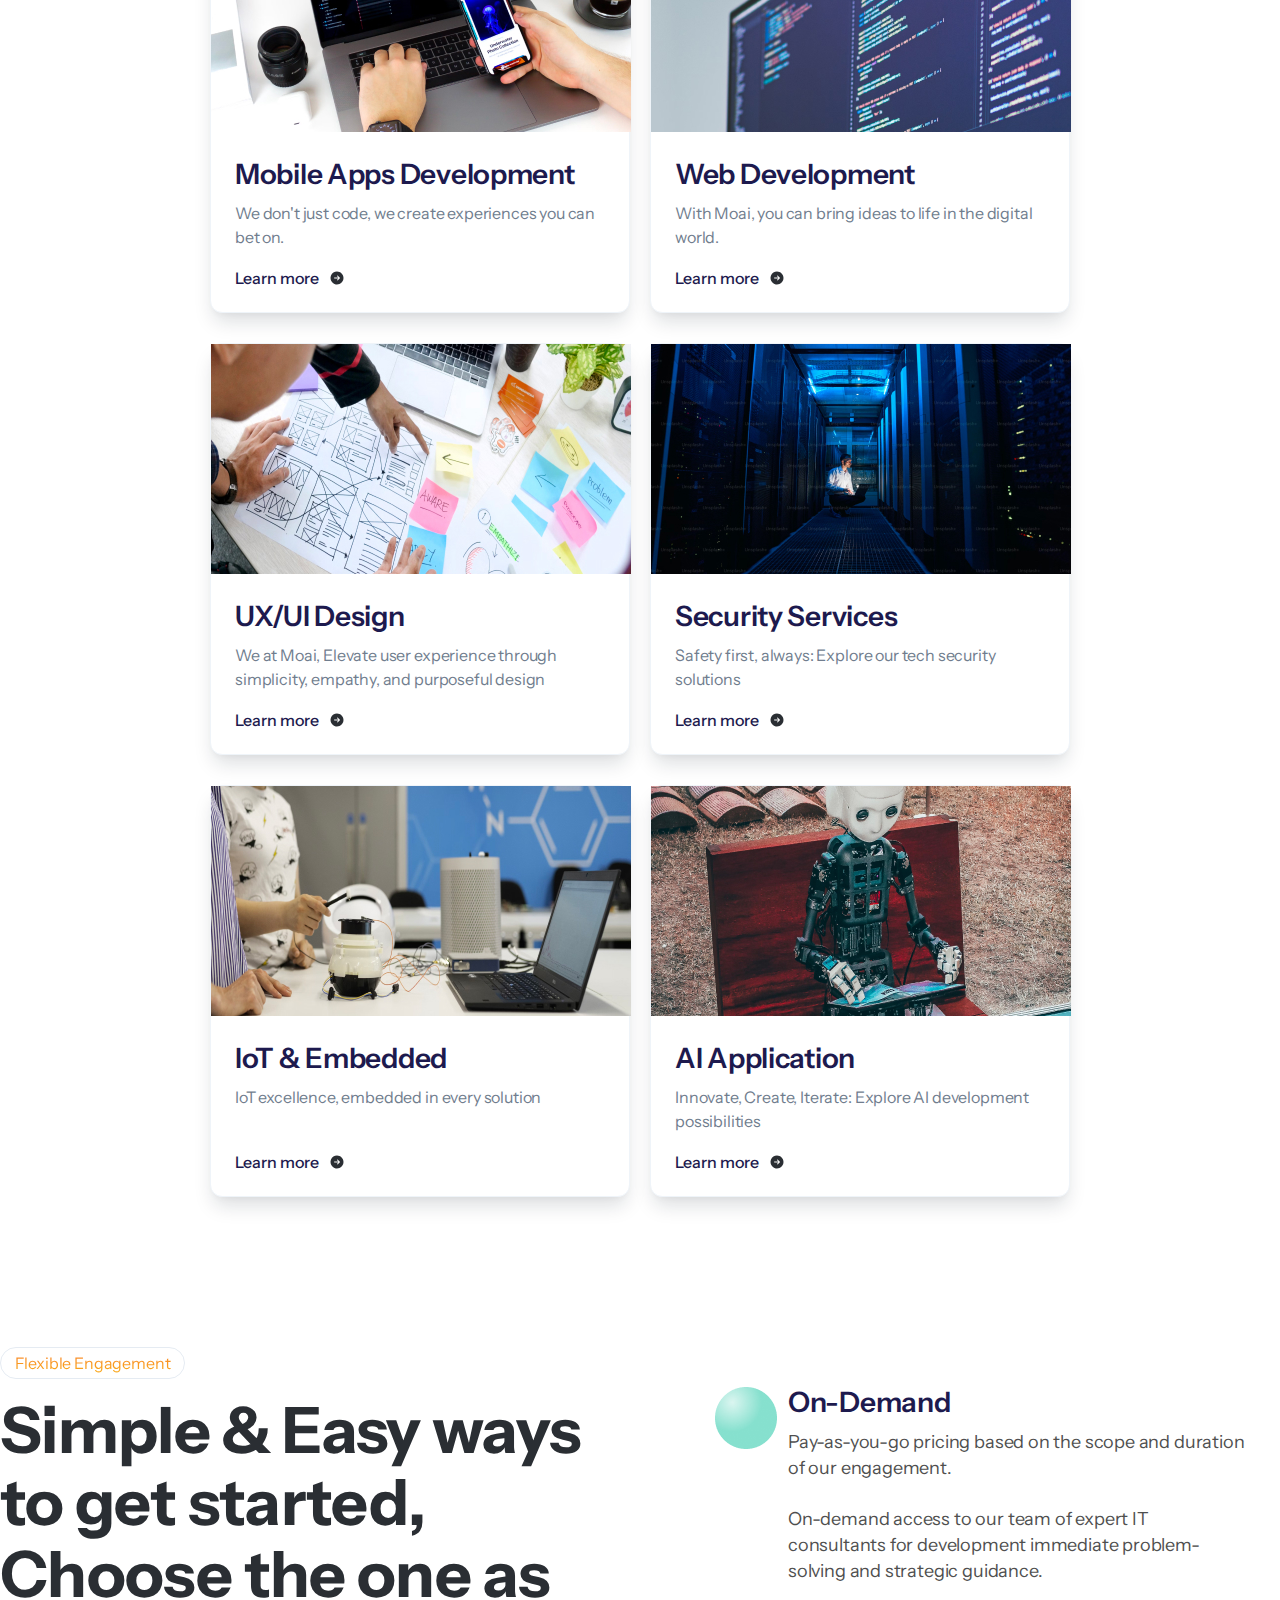
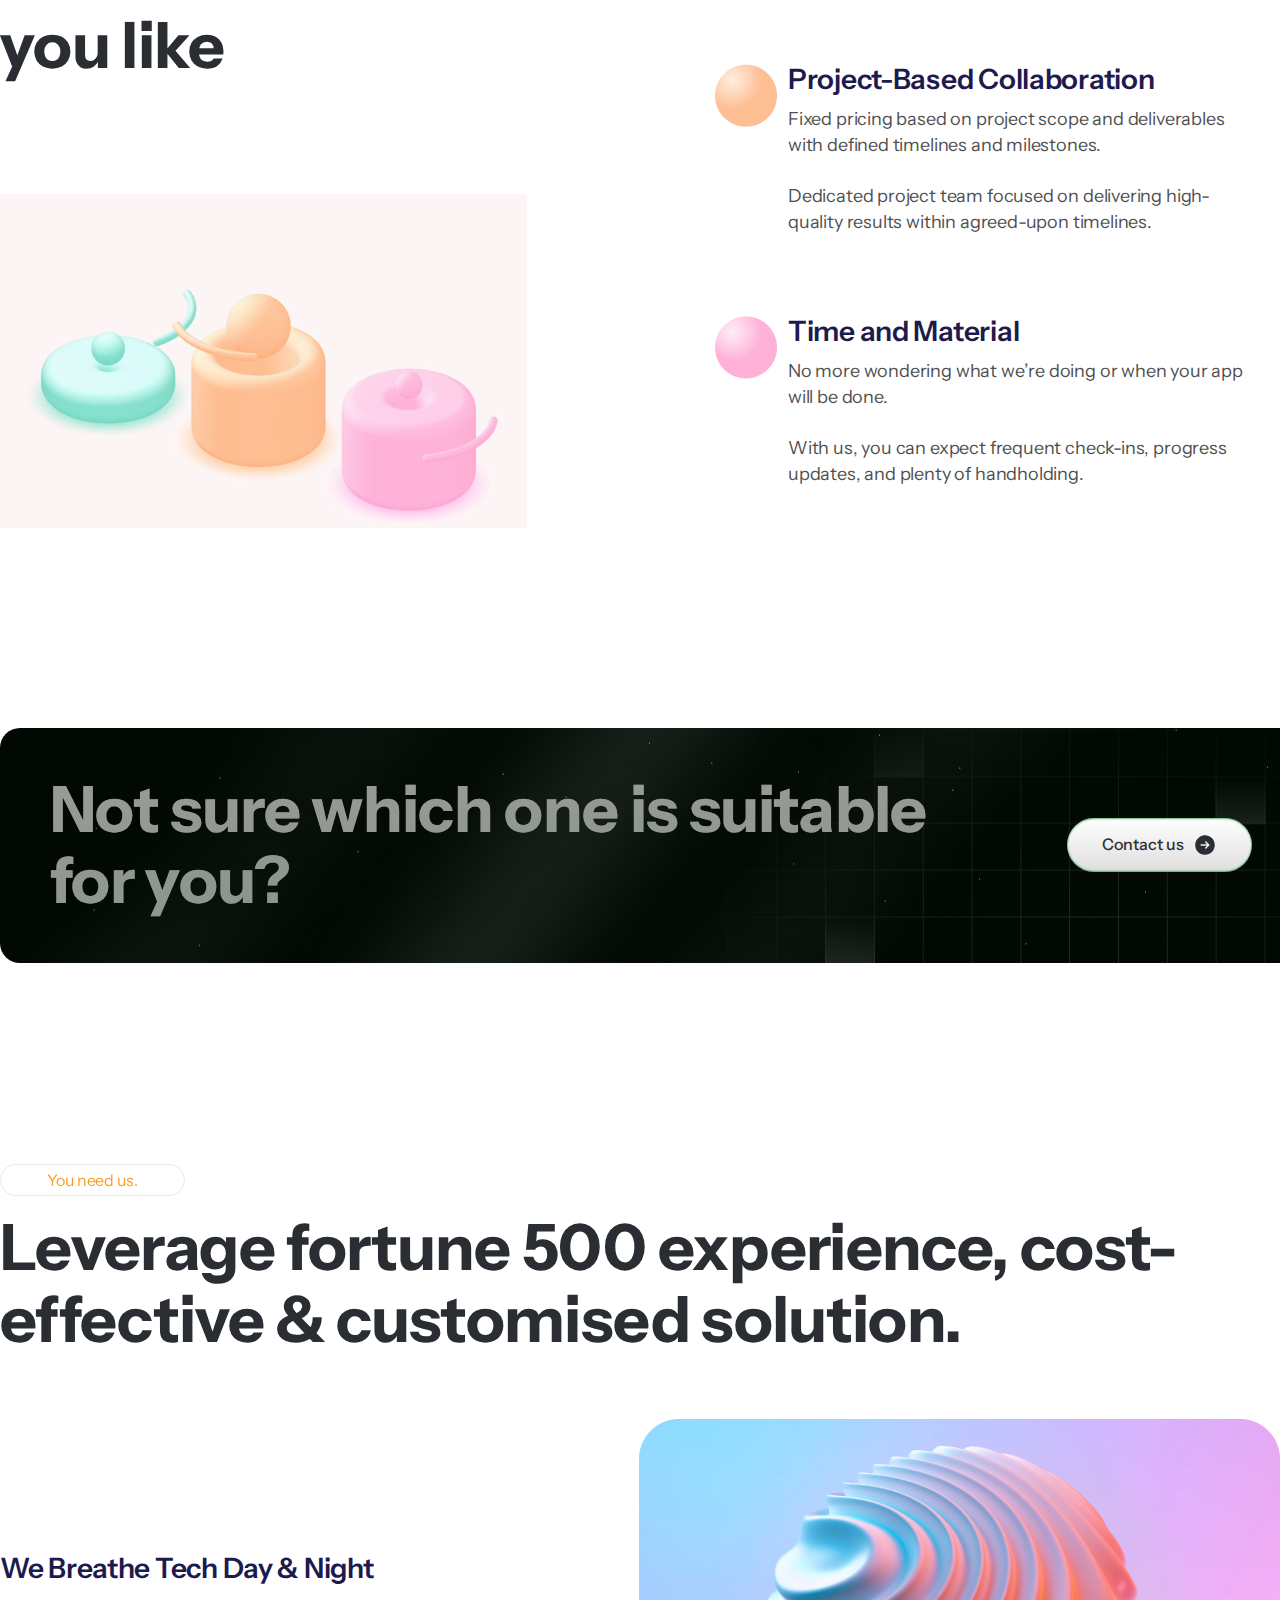
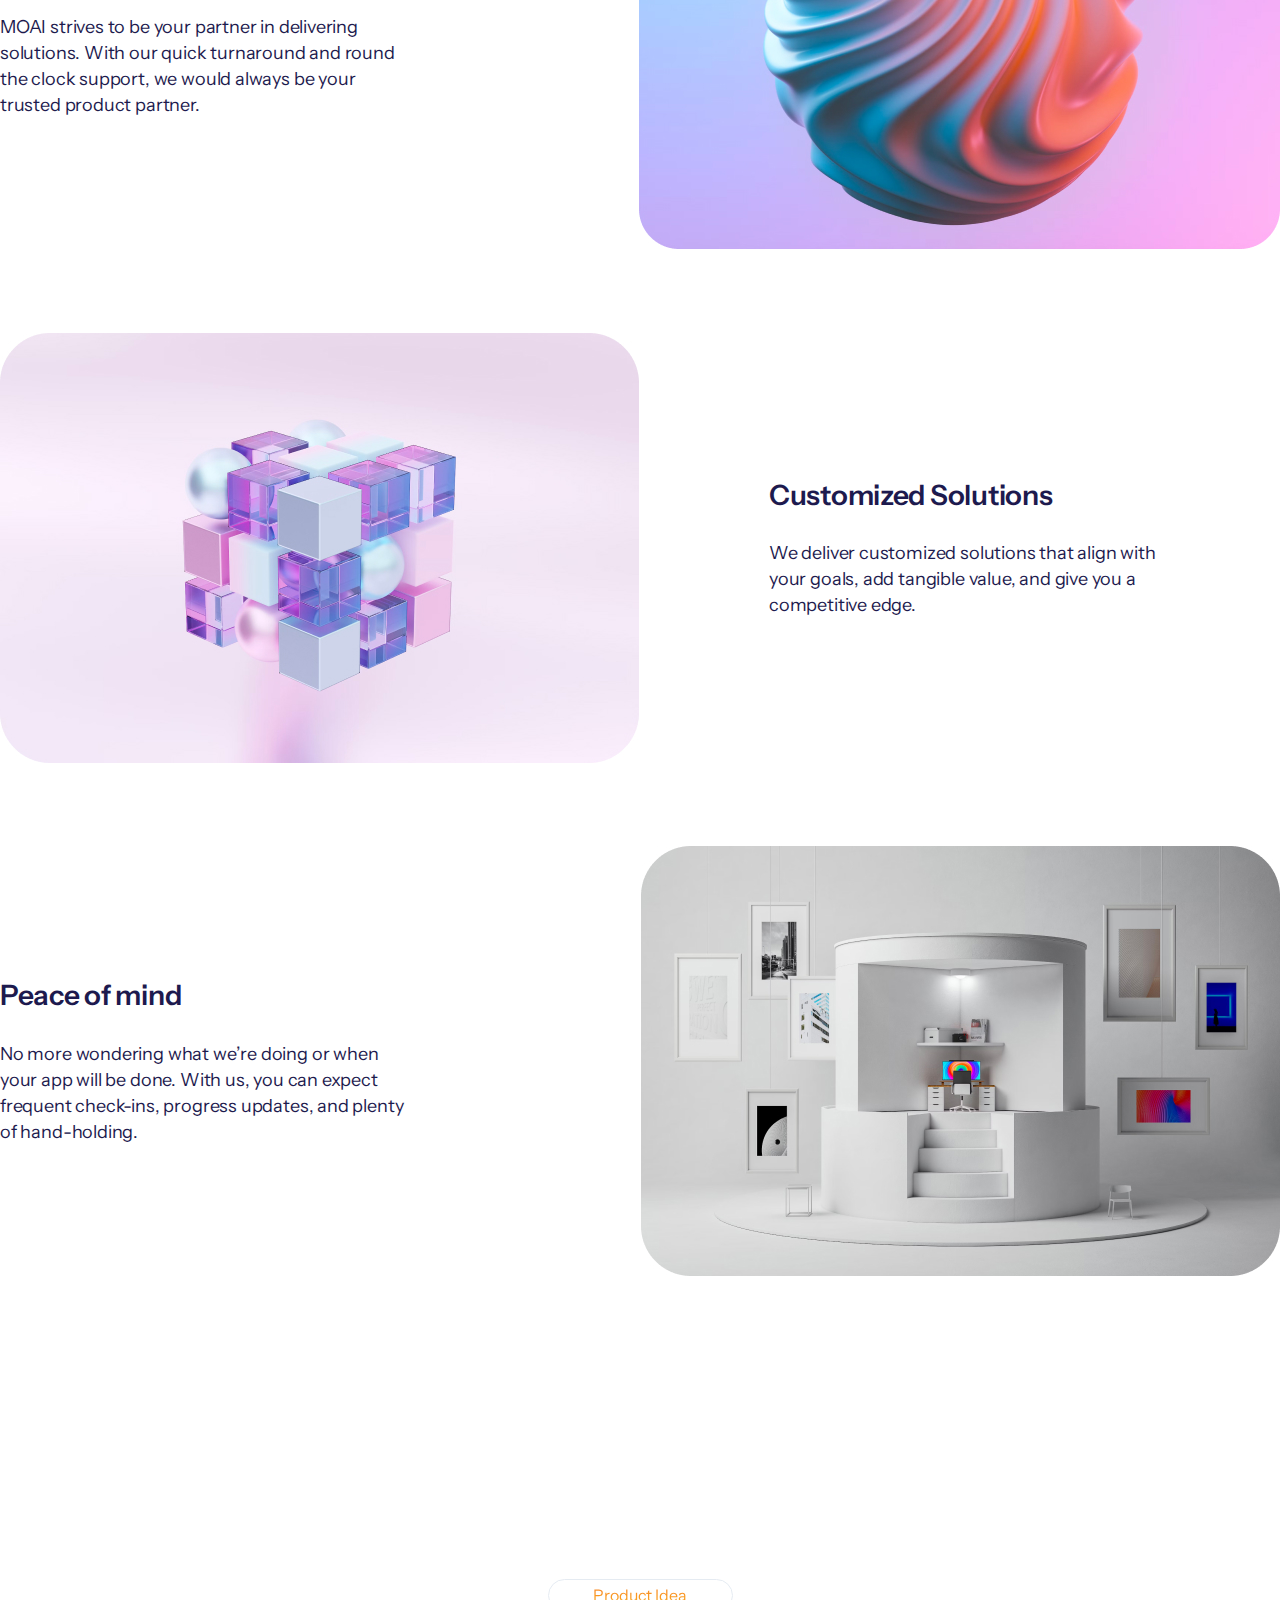
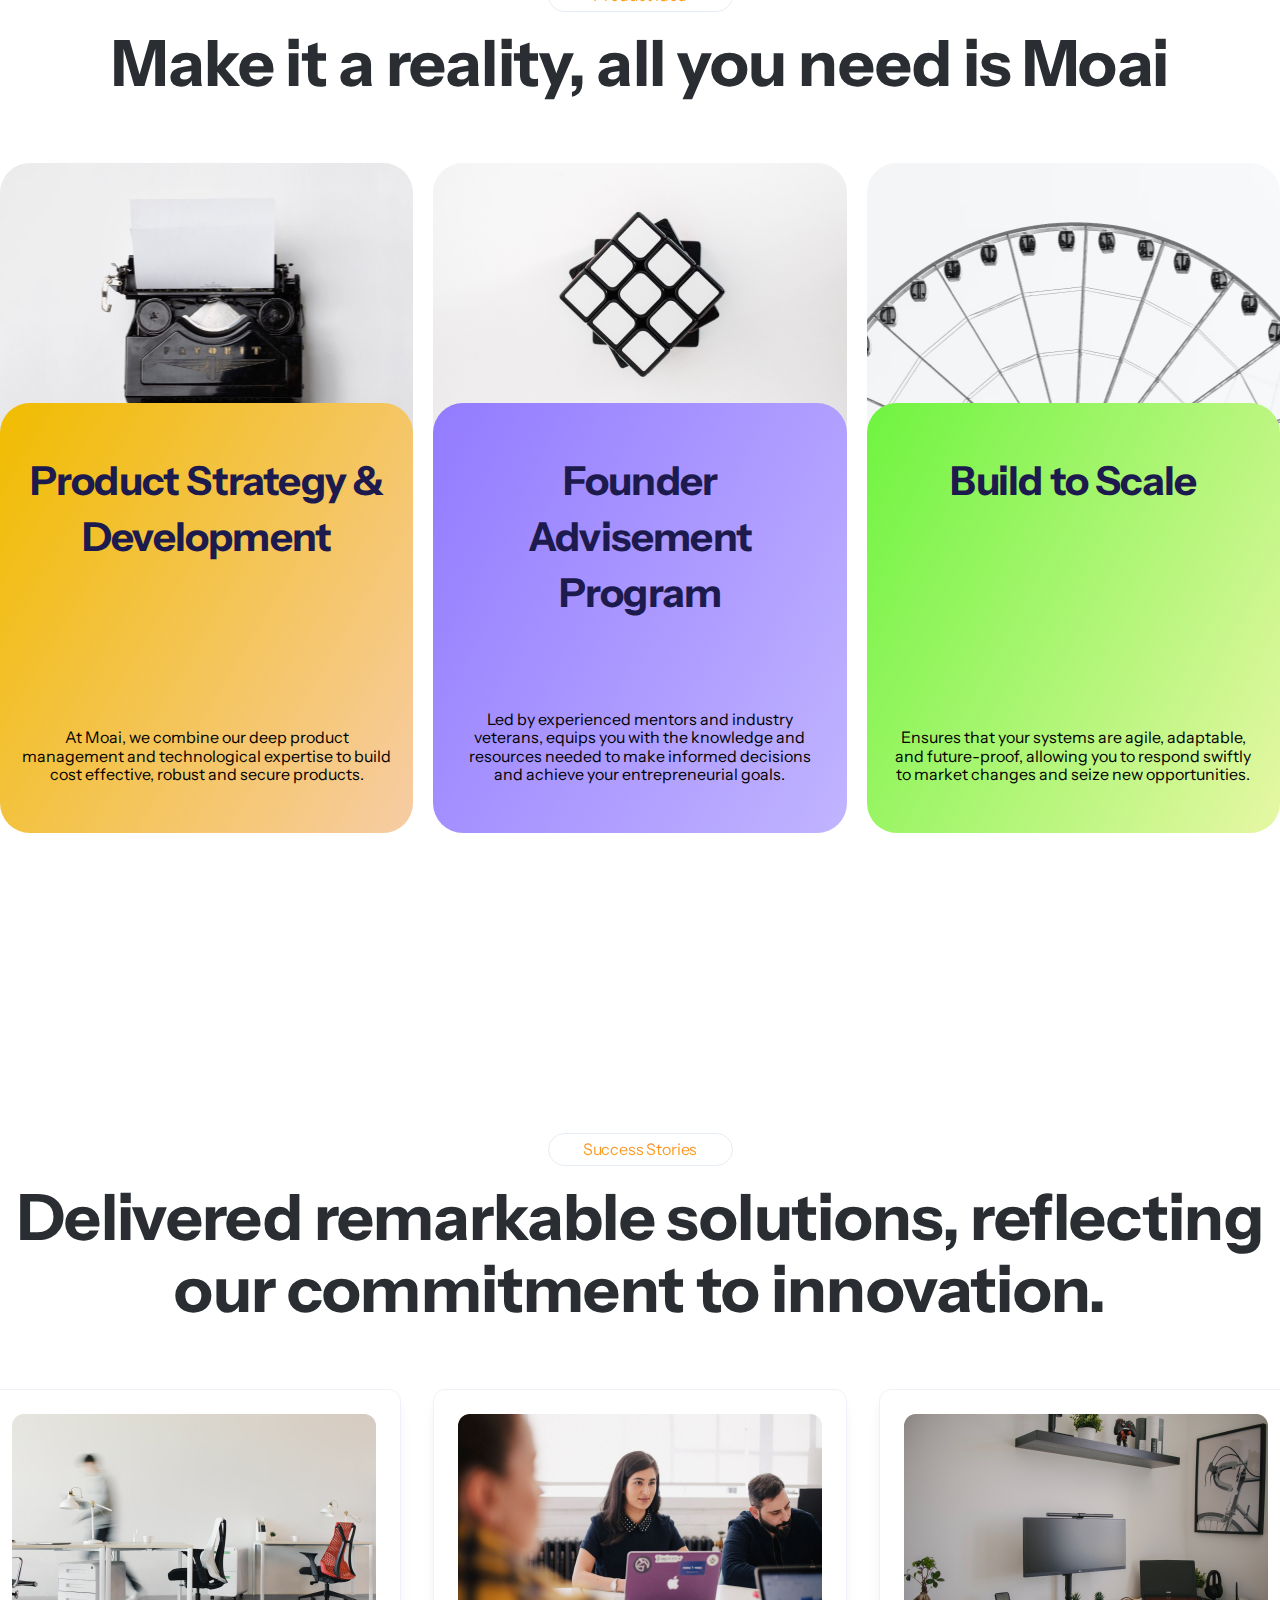
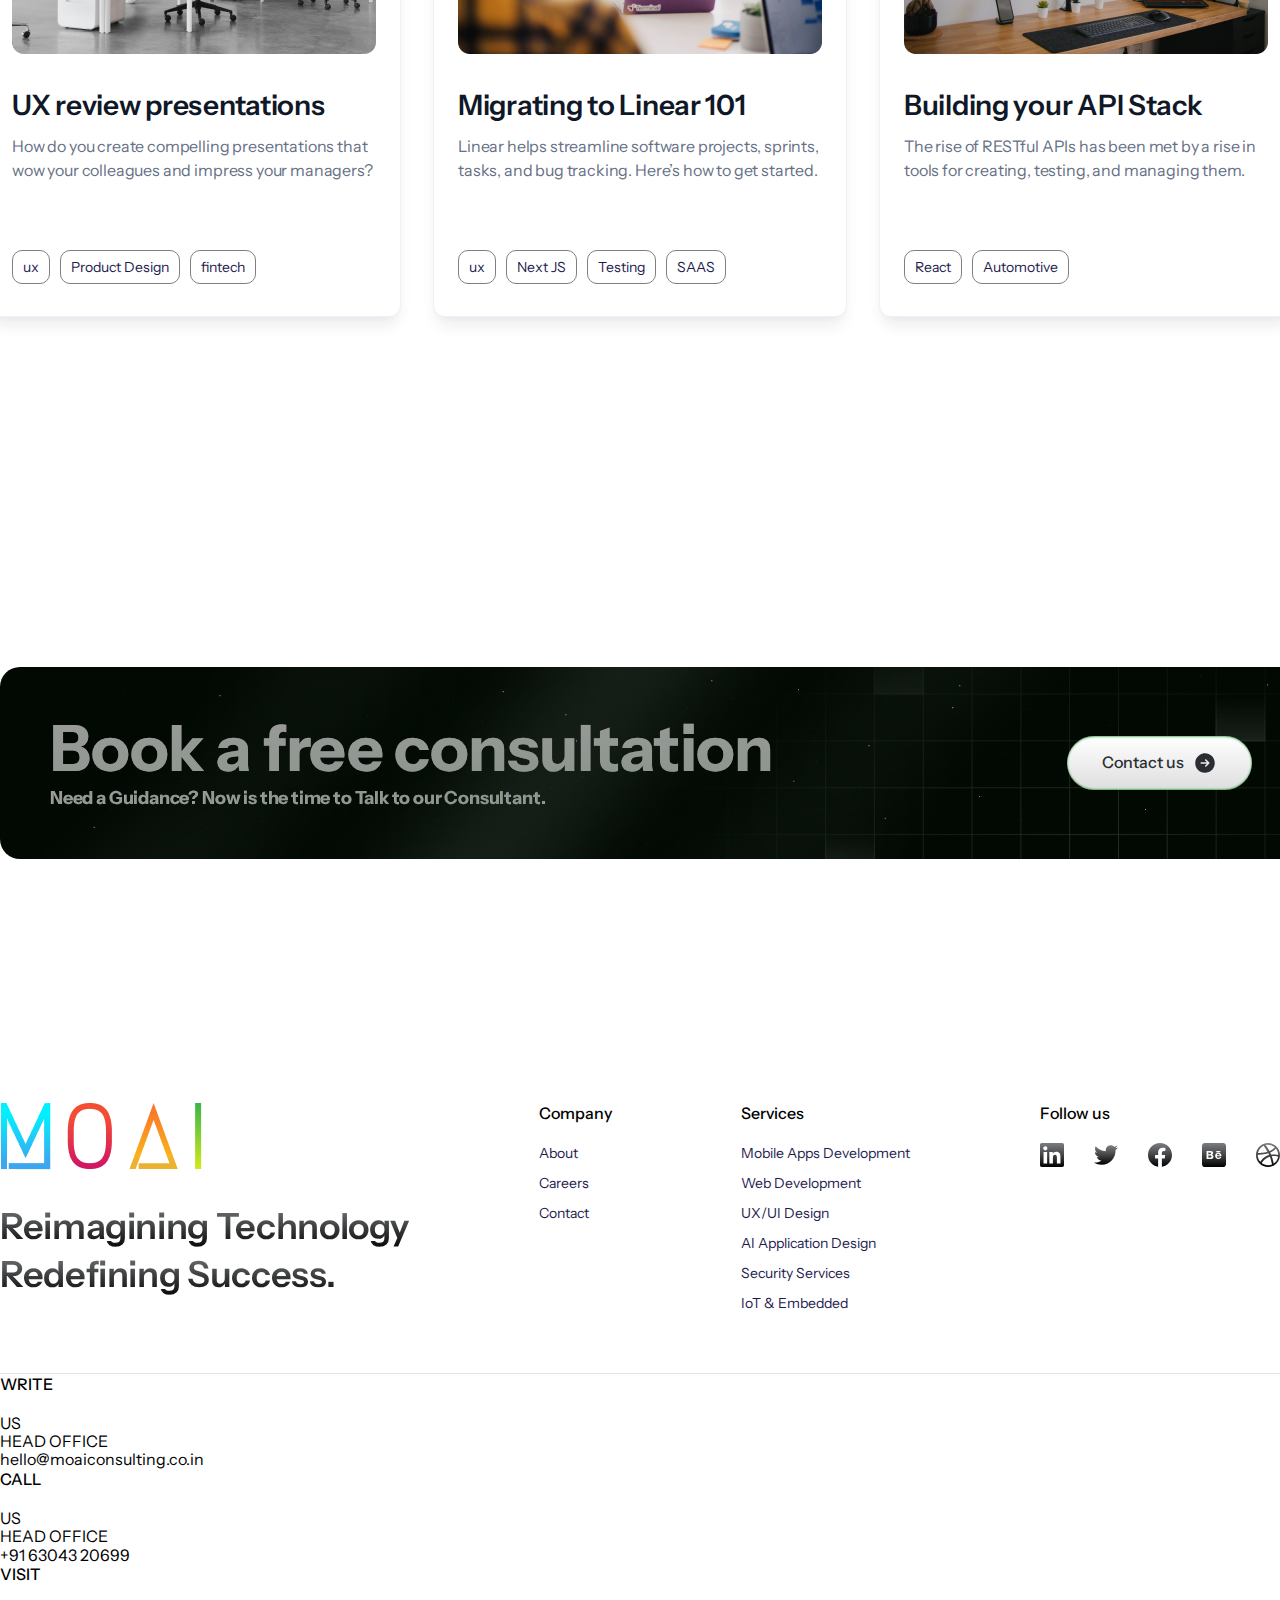
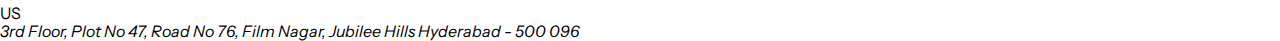
==== commit da7f9aec: "commit" ====
--- a/index.html
+++ b/index.html
@@ -465,6 +465,42 @@
 
 
             </div>
+            <div class="footer-middle">
+                <div class="block">
+                    <div class="footer-info">
+                        <span class="footer-title">WRITE</span>
+                        <span class="footer-title--black">US</span>
+                    </div>
+                    <ul class="footer-head">
+                        <li class="footer-subtitle">HEAD OFFICE</li>
+                        <li><a href="mailto:hello@moaiconsulting.co.in">hello@moaiconsulting.co.in</a></li>
+                    </ul>
+                </div>
+                <div class="block">
+                    <div class="footer-info">
+                        <span class="footer-title">CALL</span>
+                        <span class="footer-title--black">US</span>
+                    </div>
+                    <ul class="footer-head">
+                        <li class="footer-subtitle">HEAD OFFICE</li>
+                        <li><a href="tel:+916304320699">+91 63043 20699</a></li>
+                    </ul>
+                </div>
+                <div class="block">
+                    <div class="footer-info">
+                        <span class="footer-title">VISIT</span>
+                        <span class="footer-title--black">US</span>
+                    </div>
+                    <address class="footer-head">
+                        <span class="footer-address">3rd Floor, Plot No 47, Road No 76, </span>
+                        <span>Film Nagar,  Jubilee Hills</span>
+                        <span> Hyderabad - 500 096</span>
+                    </address>
+                </div>
+
+
+
+            </div>
         </div>
     </footer>
 
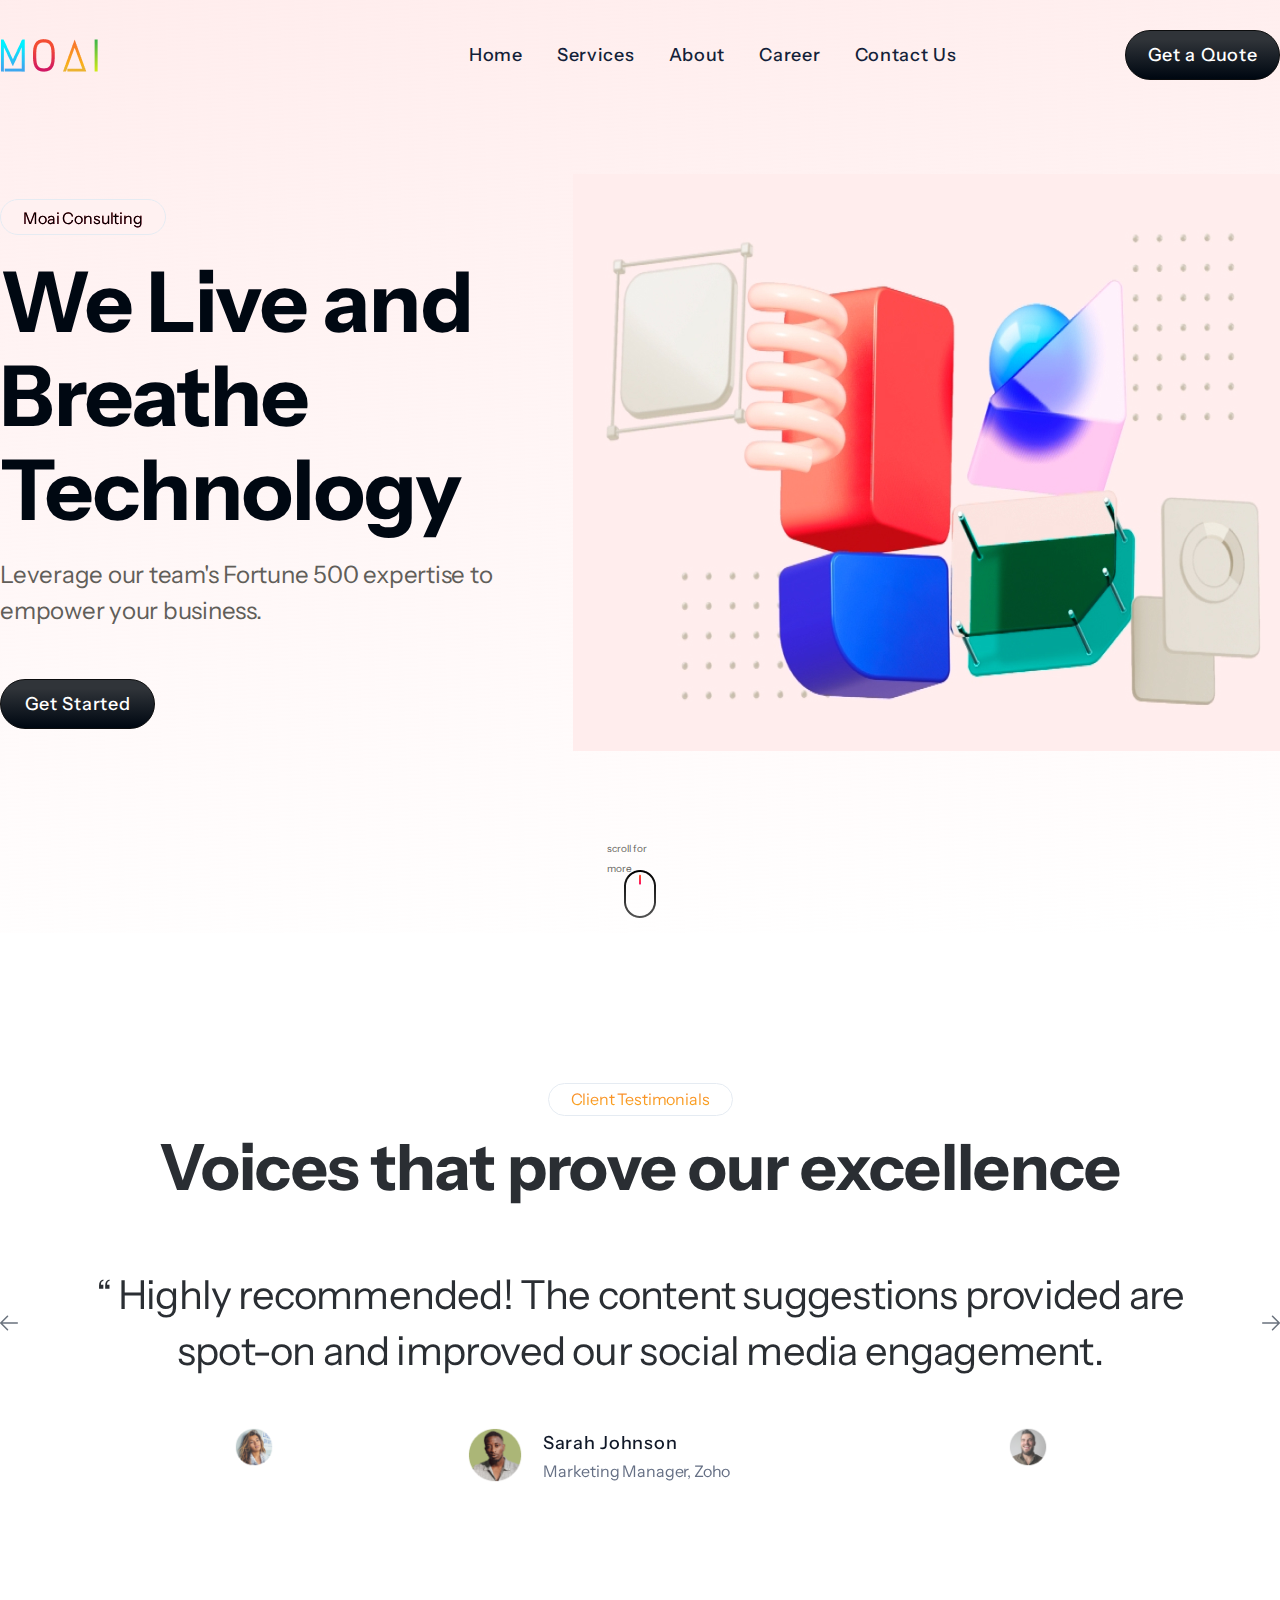
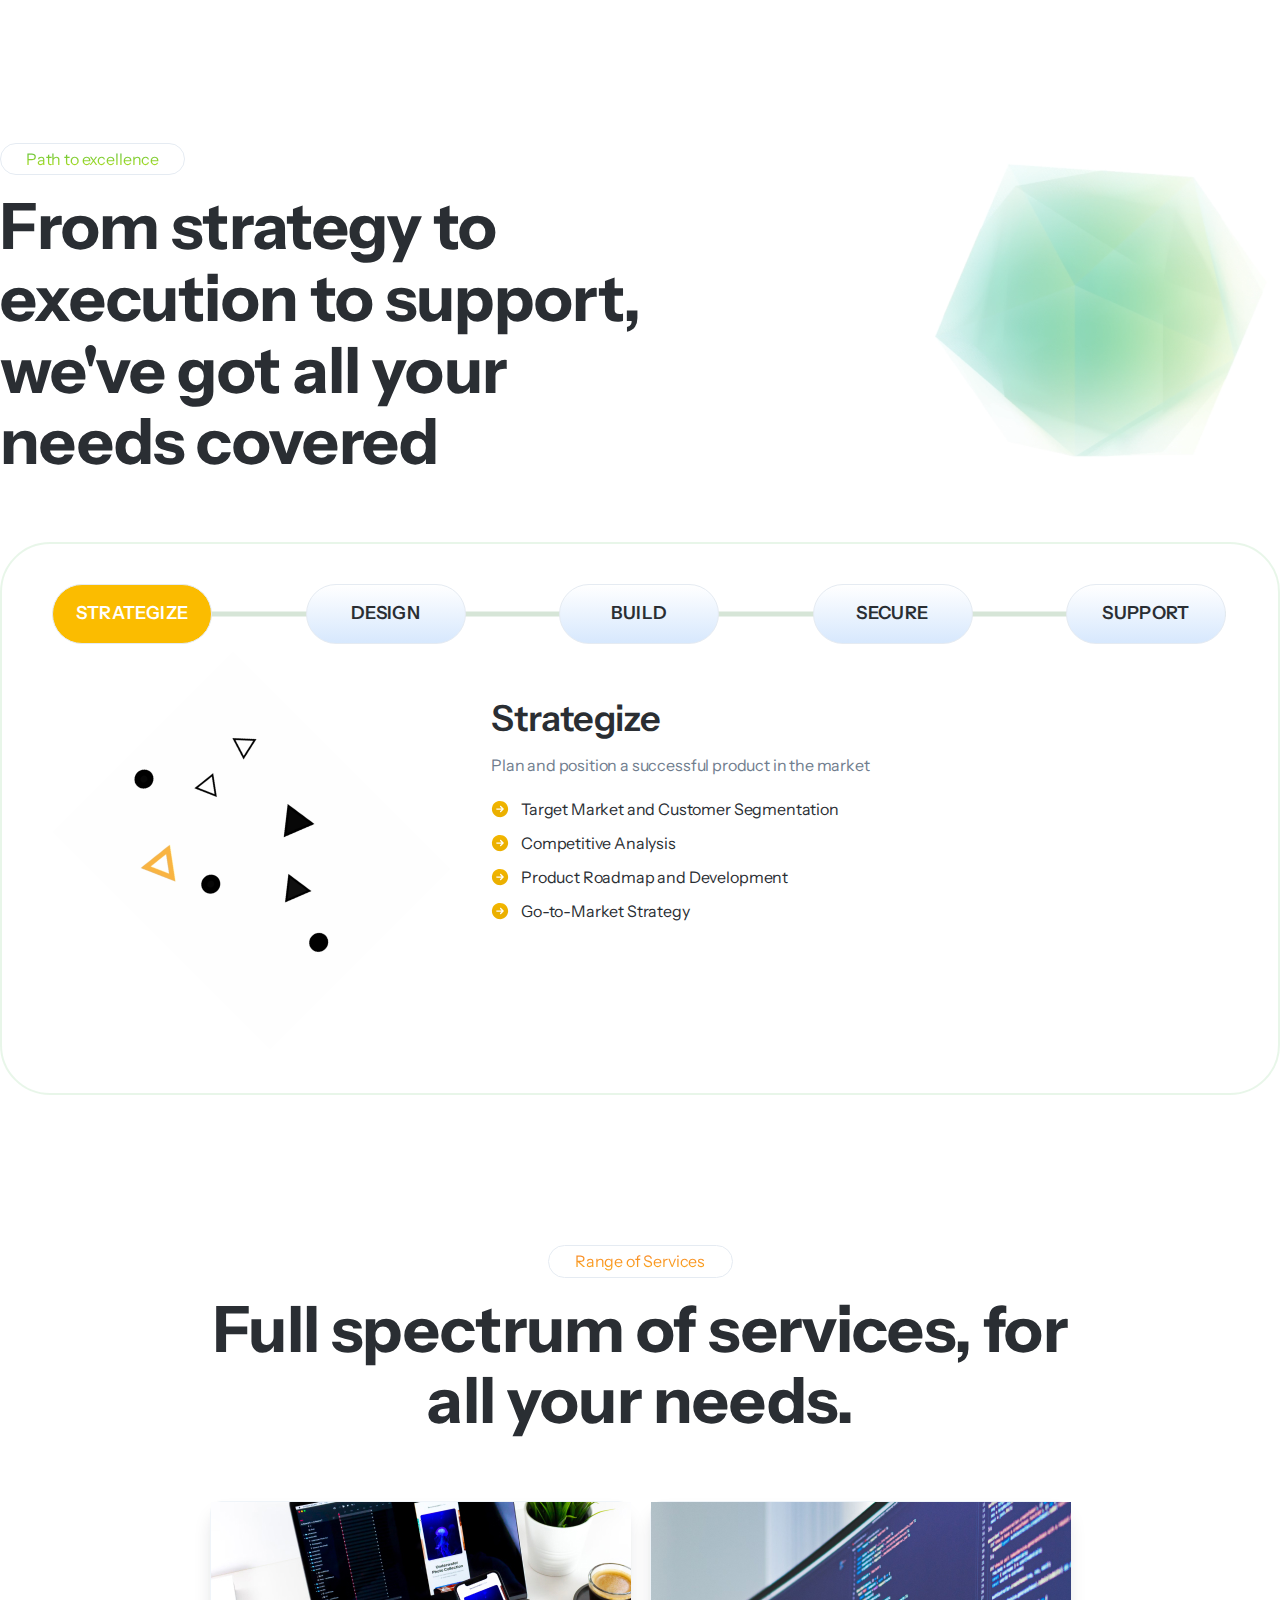
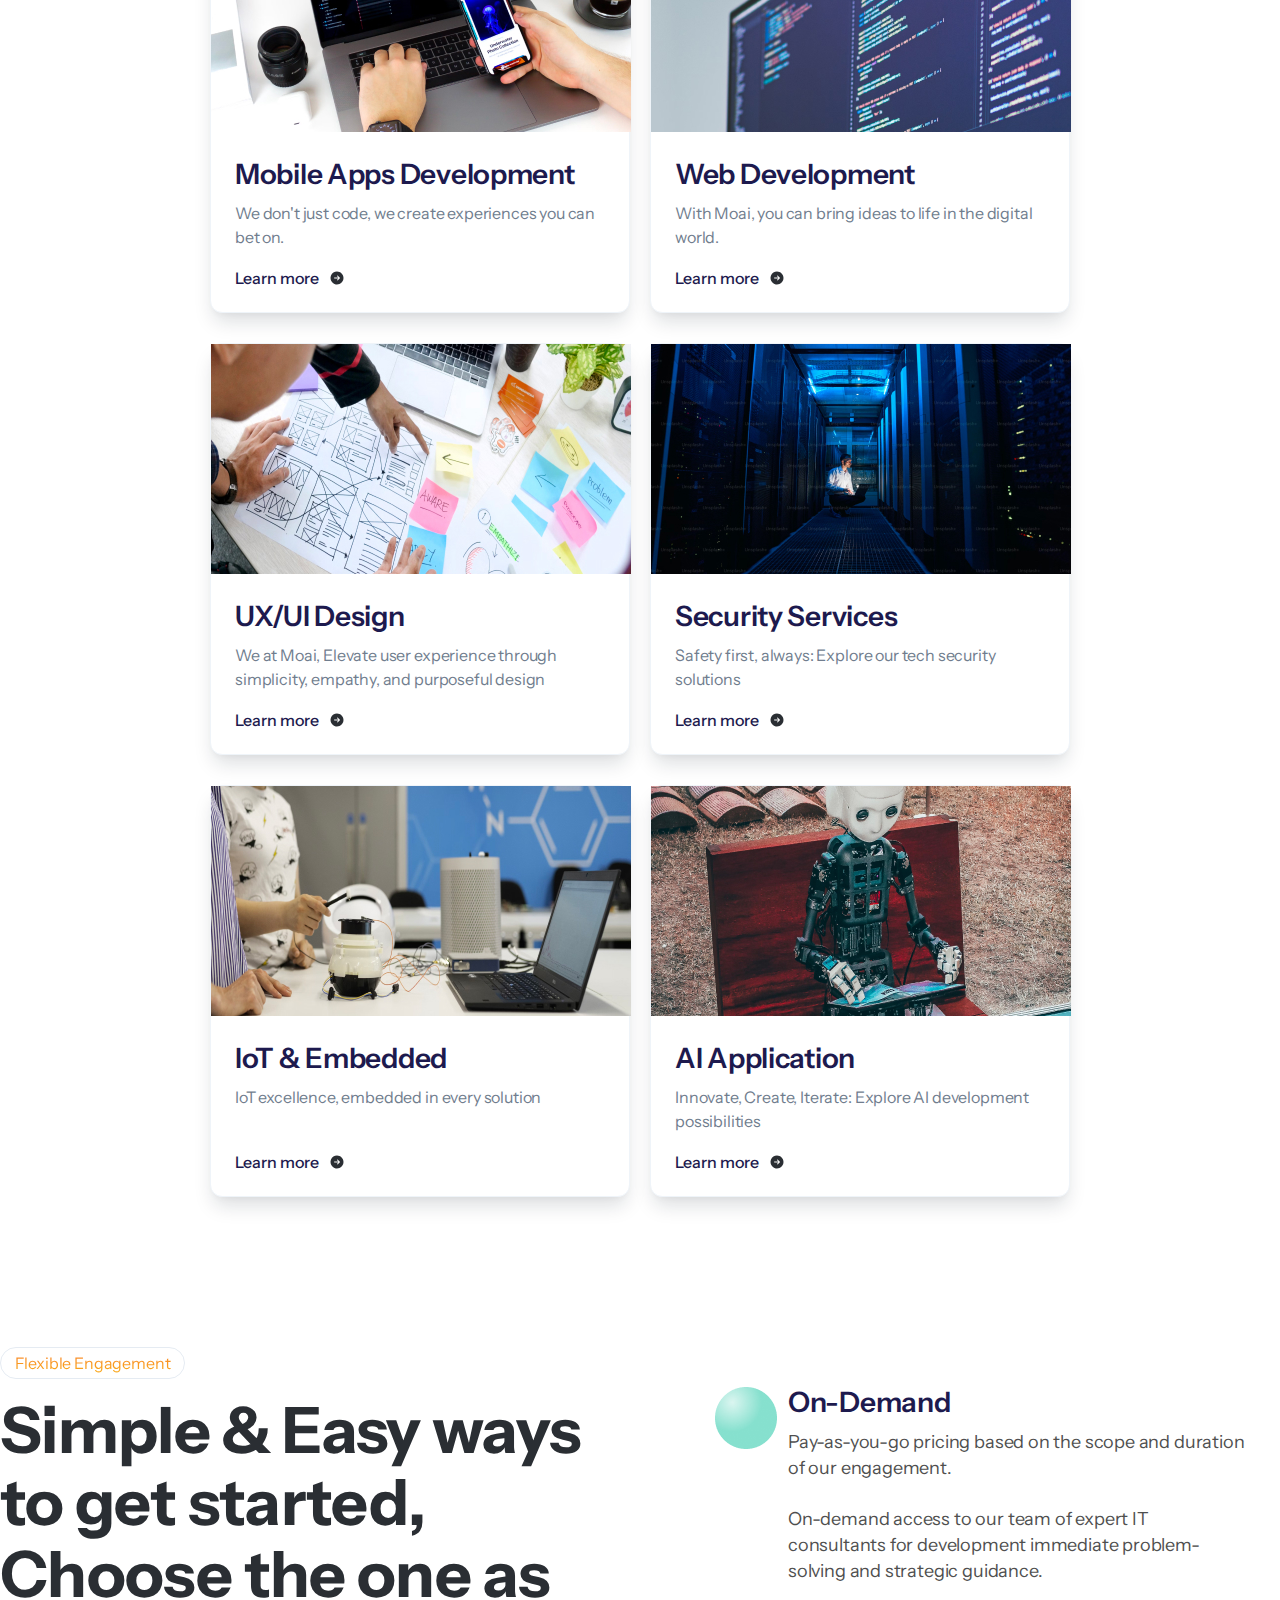
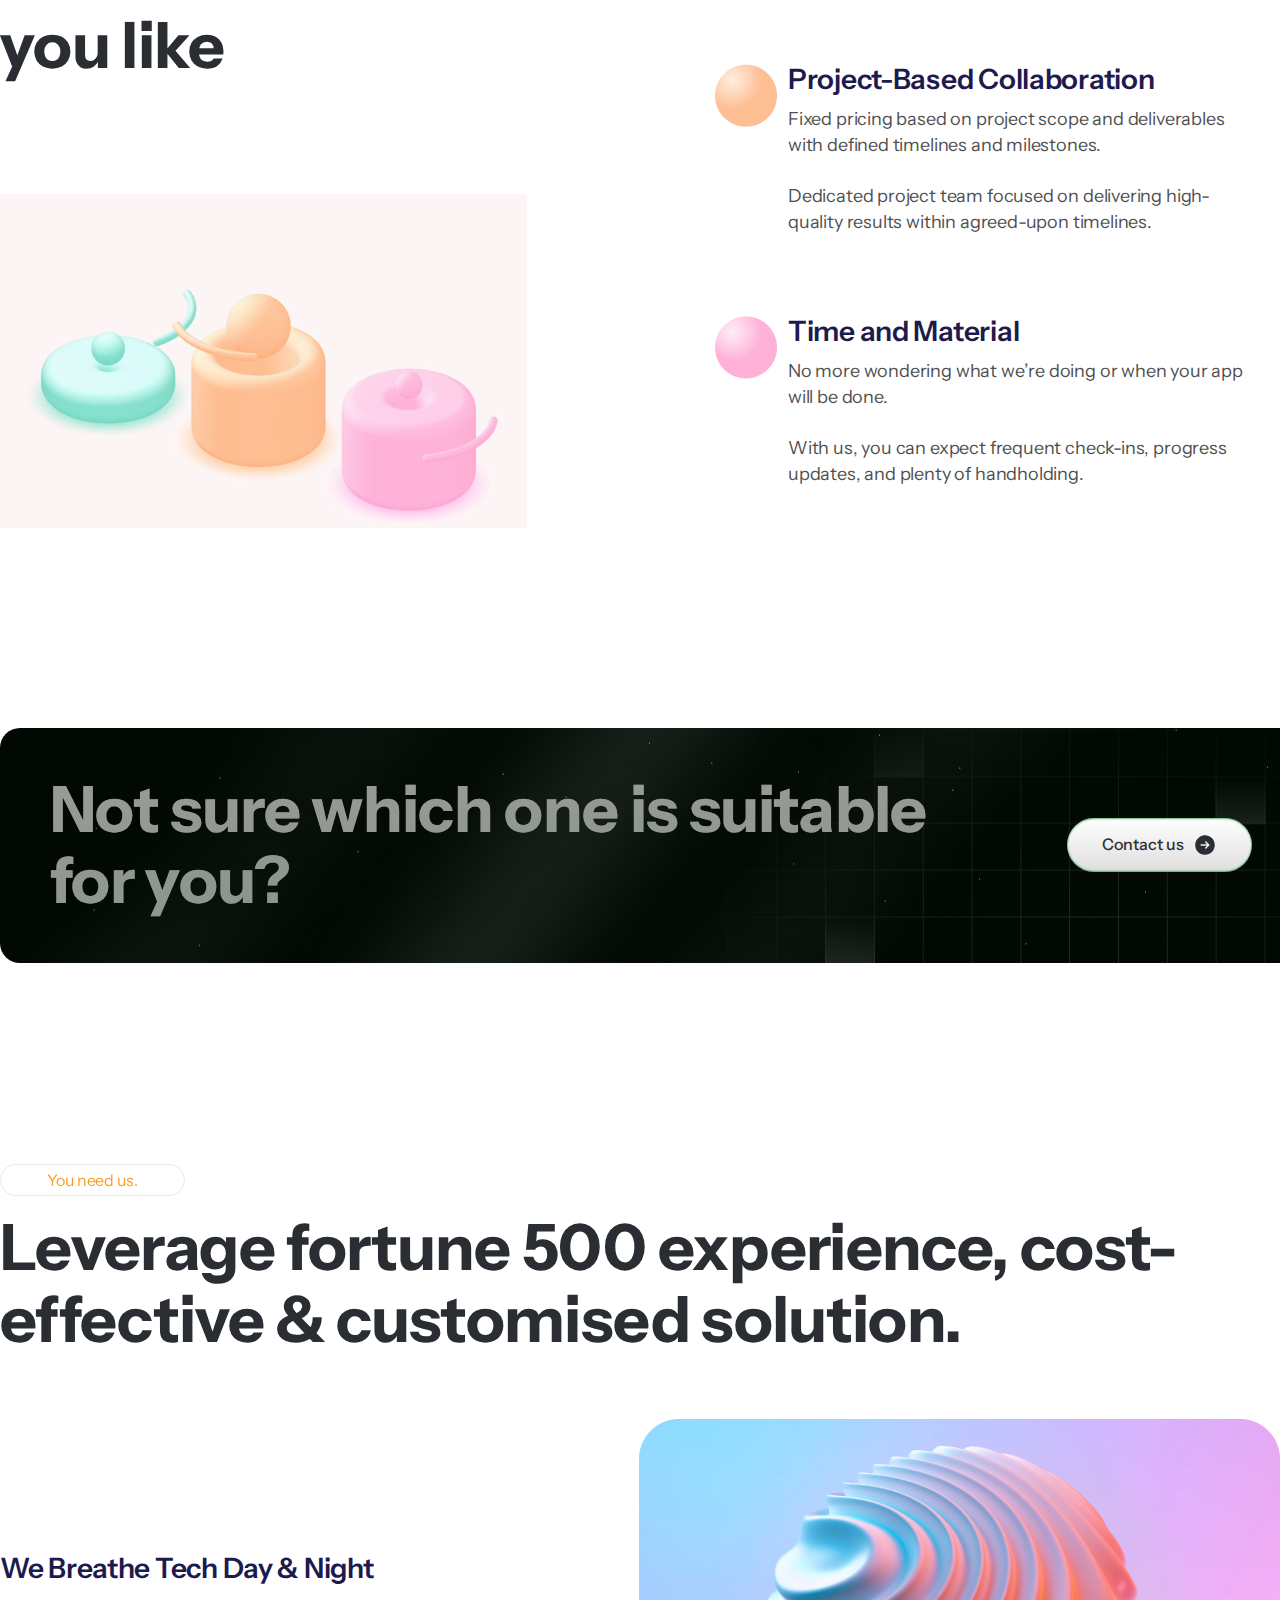
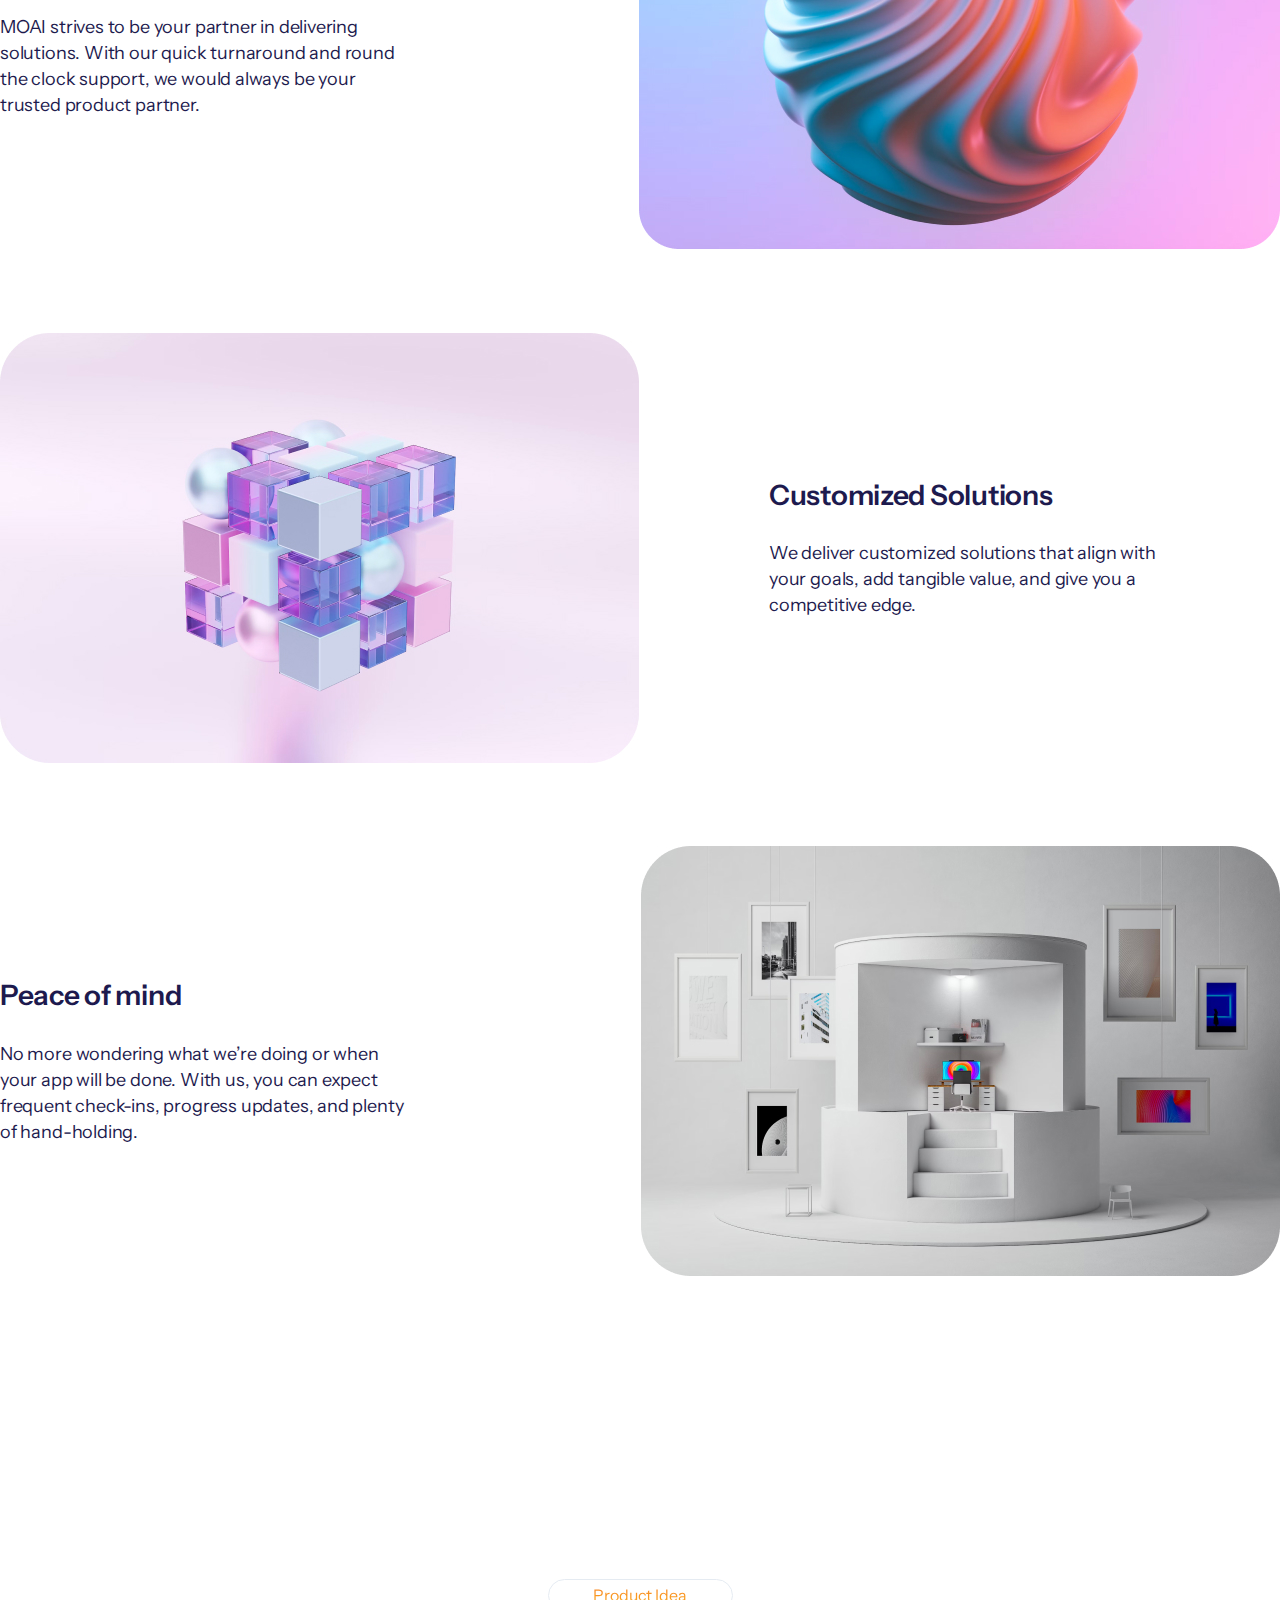
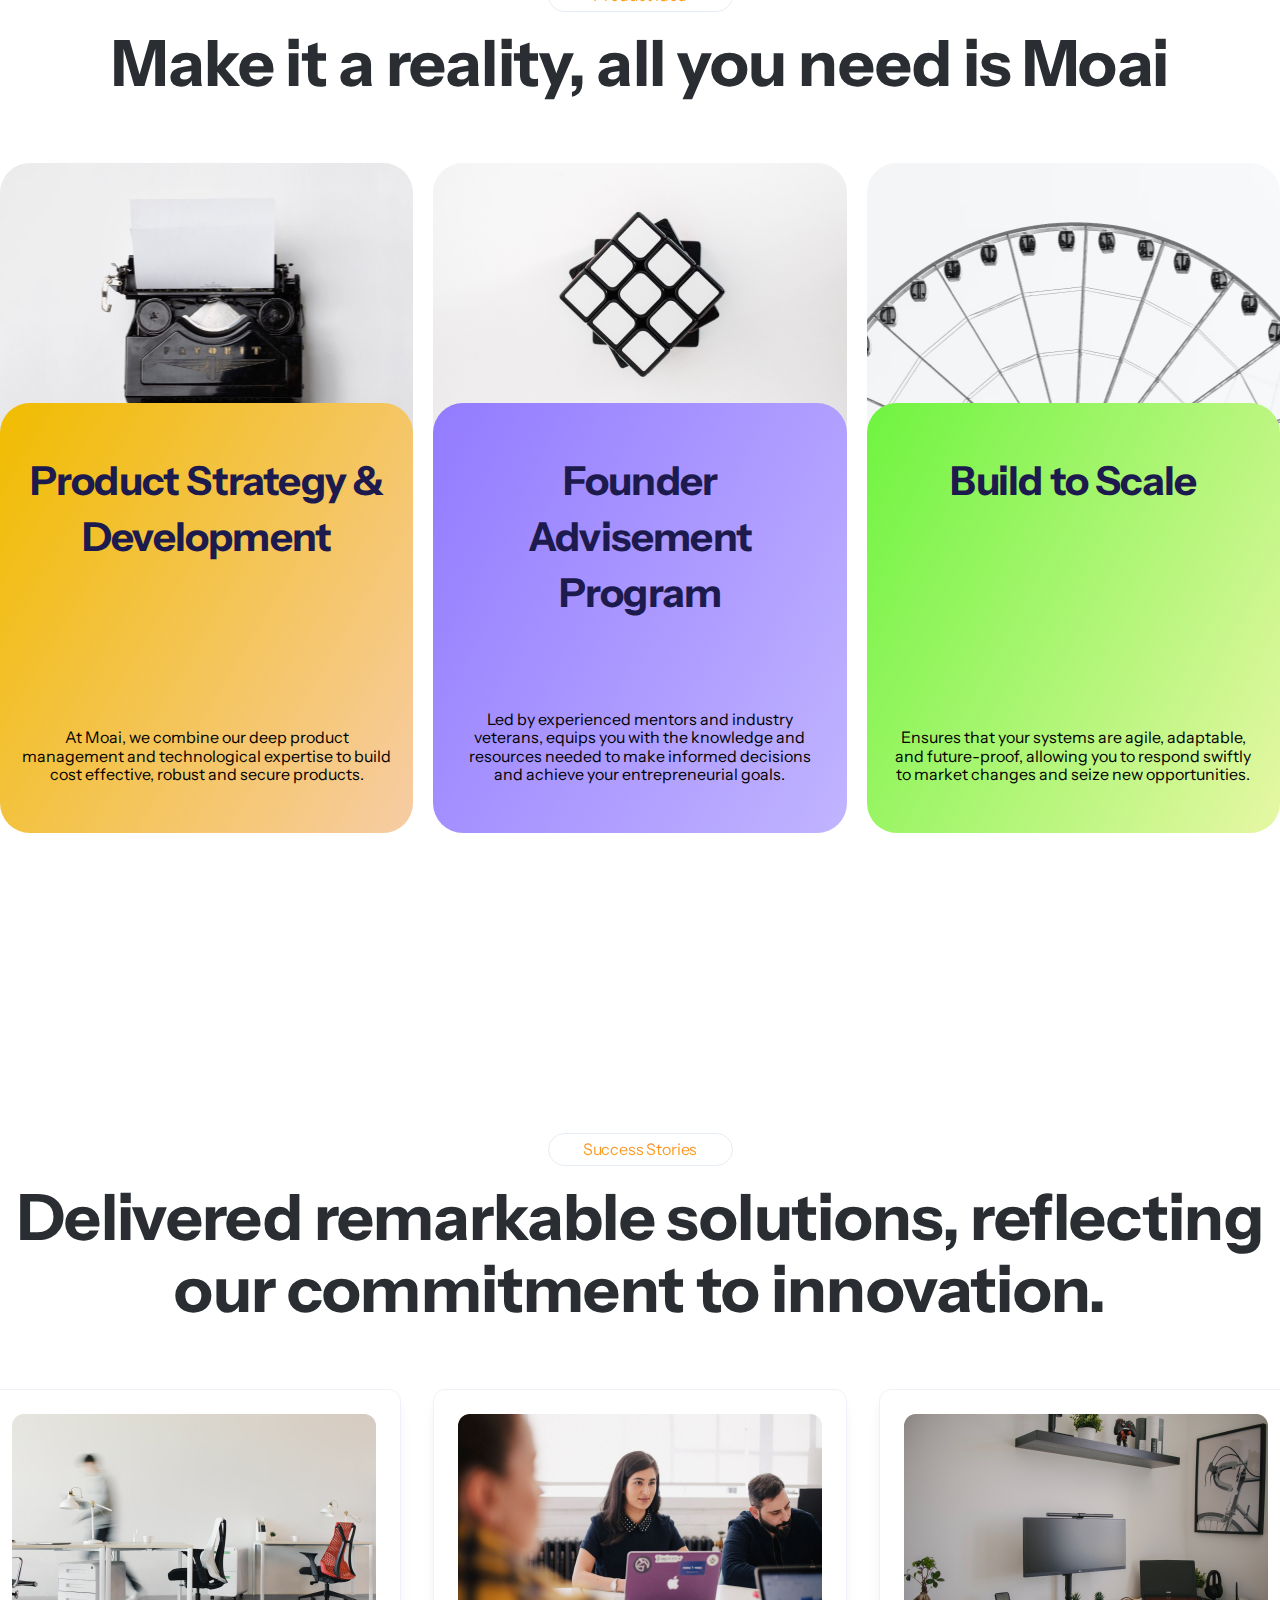
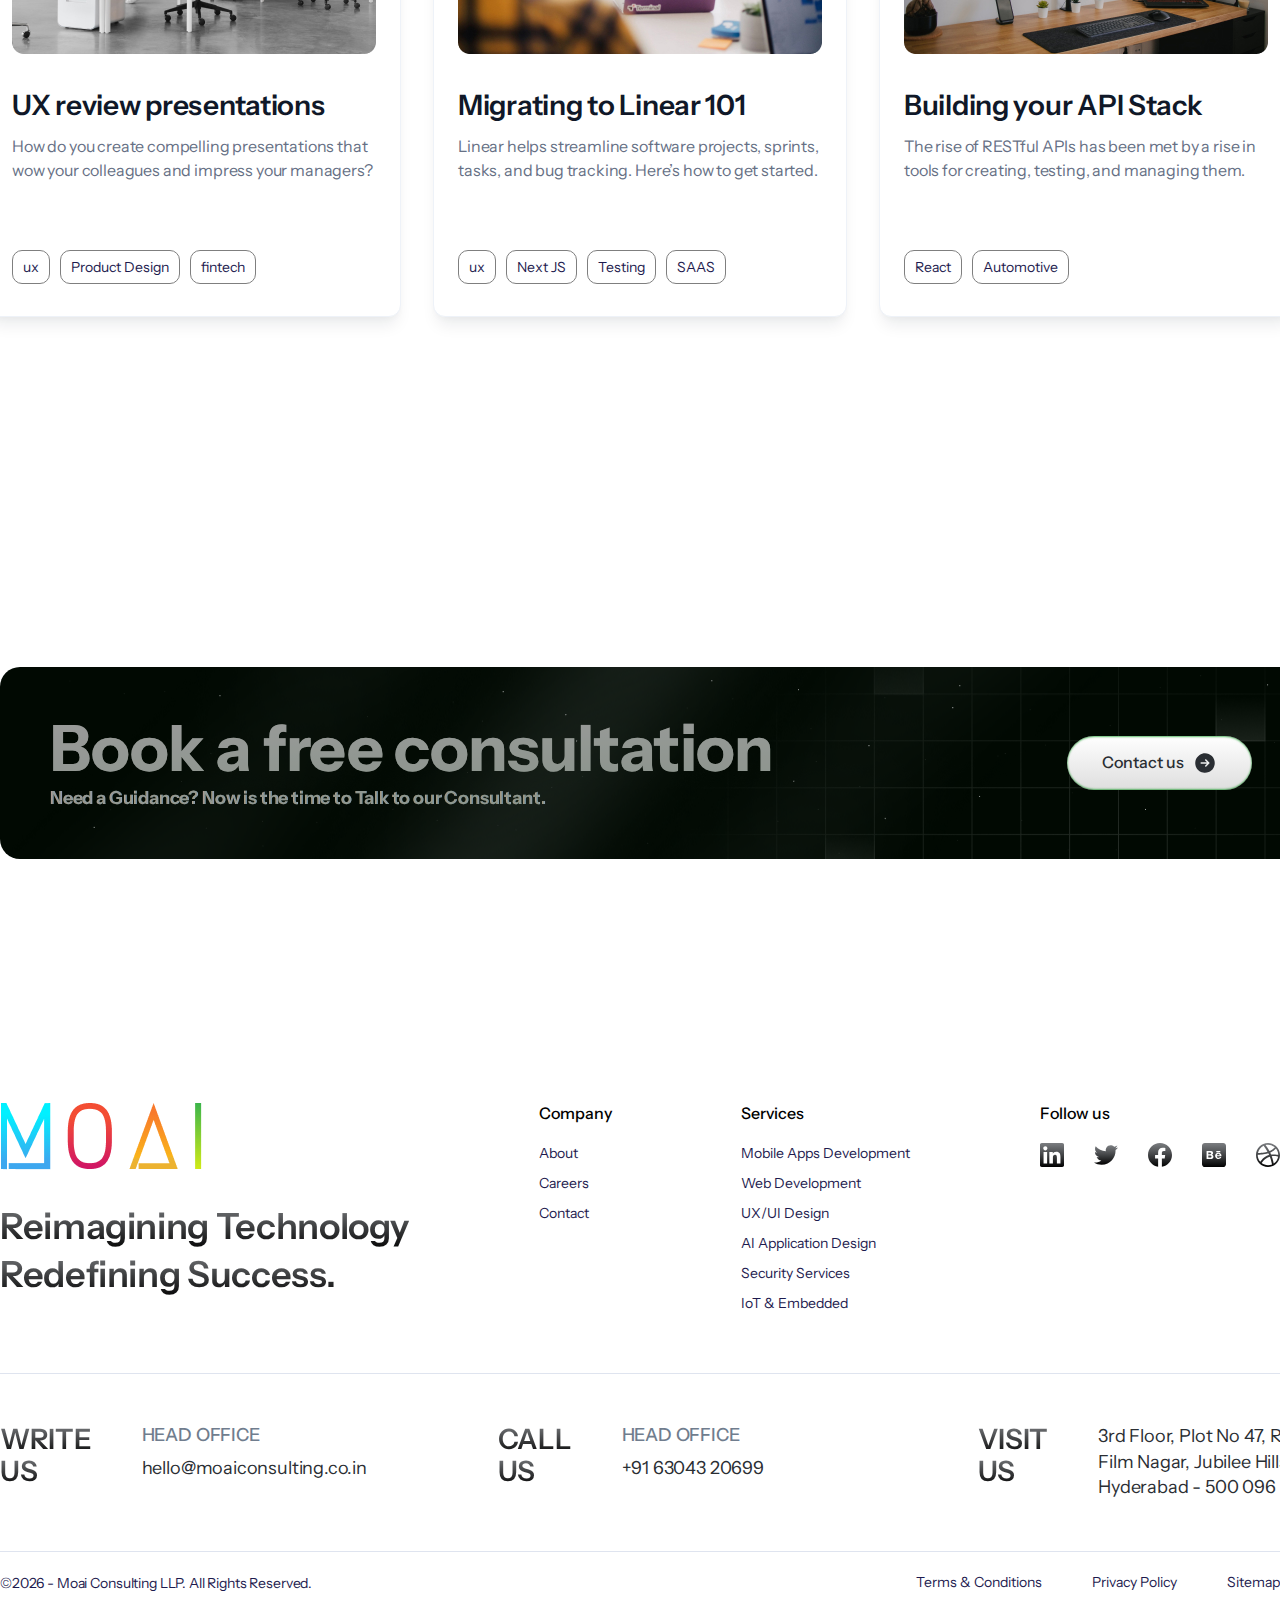
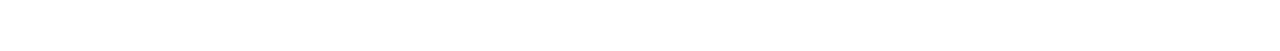
==== commit 597f0769: "commit" ====
--- a/index.html
+++ b/index.html
@@ -19,7 +19,7 @@
                             <a href="" class="menu-link">Home</a>
                         </li>
                         <li class="menu-item">
-                            <a href="" class="menu-link">Services</a>
+                            <a href="/all-services.html" class="menu-link">Services</a>
                         </li>
                         <li class="menu-item">
                             <a href="" class="menu-link">About</a>
@@ -501,6 +501,14 @@
 
 
             </div>
+            <div class="footer-bottom">
+                <p class="copyright">©<span class="year"></span> - Moai Consulting LLP. All Rights Reserved.</p>
+                <ul class="footer-menu">
+                    <li><a href="">Terms & Conditions</a></li>
+                    <li><a href="">Privacy Policy</a></li>
+                    <li><a href="">Sitemap </a></li>
+                </ul>
+            </div>
         </div>
     </footer>
 
--- a/css/main.min.css
+++ b/css/main.min.css
@@ -1 +1 @@
-@import"https://fonts.googleapis.com/css2?family=Instrument+Sans:wght@400;500;600;700&family=Plus+Jakarta+Sans:wght@400;500;600;700&display=swap";/*! modern-normalize v2.0.0 | MIT License | https://github.com/sindresorhus/modern-normalize */*,::before,::after{box-sizing:border-box}html{font-family:system-ui,"Segoe UI",Roboto,Helvetica,Arial,sans-serif,"Apple Color Emoji","Segoe UI Emoji";line-height:1.15;-webkit-text-size-adjust:100%;-moz-tab-size:4;-o-tab-size:4;tab-size:4}body{margin:0}hr{height:0;color:inherit}abbr[title]{-webkit-text-decoration:underline dotted;text-decoration:underline dotted}b,strong{font-weight:bolder}code,kbd,samp,pre{font-family:ui-monospace,SFMono-Regular,Consolas,"Liberation Mono",Menlo,monospace;font-size:1em}small{font-size:80%}sub,sup{font-size:75%;line-height:0;position:relative;vertical-align:baseline}sub{bottom:-0.25em}sup{top:-0.5em}table{text-indent:0;border-color:inherit}button,input,optgroup,select,textarea{font-family:inherit;font-size:100%;line-height:1.15;margin:0}button,select{text-transform:none}button,[type=button],[type=reset],[type=submit]{-webkit-appearance:button}::-moz-focus-inner{border-style:none;padding:0}:-moz-focusring{outline:1px dotted ButtonText}:-moz-ui-invalid{box-shadow:none}legend{padding:0}progress{vertical-align:baseline}::-webkit-inner-spin-button,::-webkit-outer-spin-button{height:auto}[type=search]{-webkit-appearance:textfield;outline-offset:-2px}::-webkit-search-decoration{-webkit-appearance:none}::-webkit-file-upload-button{-webkit-appearance:button;font:inherit}summary{display:list-item}*{margin:0;padding:0;box-sizing:border-box}ul{list-style:none}a{color:inherit;text-decoration:none}body{font-family:"Instrument Sans",sans-serif;font-size:16px;font-weight:400}.container{max-width:1300px;width:100%;margin:0 auto}.padding-large{padding:150px 0}.subtitle{display:block;width:185px;margin:0 auto 16px;-webkit-backdrop-filter:blur(9px);backdrop-filter:blur(9px);background:linear-gradient(180deg, #fff 0%, #d7e8fd 100%);border:1px solid #e5ebf2;border-radius:18px;padding:6px 0;letter-spacing:-0.01em;text-align:center;background:linear-gradient(180deg, #f8792b 0%, #fab519 99.99%, rgba(236, 178, 47, 0) 100%);background-clip:text;-webkit-background-clip:text;-webkit-text-fill-color:rgba(0,0,0,0)}.title{font-weight:700;font-size:64px;line-height:1.12;letter-spacing:-0.01em;text-align:center;color:#2a2e33;margin-bottom:64px}.slick-slider{position:relative;display:block;box-sizing:border-box;-webkit-touch-callout:none;-webkit-user-select:none;-moz-user-select:none;user-select:none;touch-action:pan-y;-webkit-tap-highlight-color:rgba(0,0,0,0)}.slick-list{position:relative;overflow:hidden;display:block;margin:0;padding:0}.slick-list:focus{outline:none}.slick-list.dragging{cursor:pointer;cursor:hand}.slick-slider .slick-track,.slick-slider .slick-list{transform:translate3d(0, 0, 0)}.slick-track{position:relative;left:0;top:0;display:block;margin-left:auto;margin-right:auto}.slick-track:before,.slick-track:after{content:"";display:table}.slick-track:after{clear:both}.slick-loading .slick-track{visibility:hidden}.slick-slide{float:left;height:100%;min-height:1px;display:none}[dir=rtl] .slick-slide{float:right}.slick-slide img{display:block}.slick-slide.slick-loading img{display:none}.slick-slide.dragging img{pointer-events:none}.slick-initialized .slick-slide{display:block}.slick-loading .slick-slide{visibility:hidden}.slick-vertical .slick-slide{display:block;height:auto;border:1px solid rgba(0,0,0,0)}.slick-arrow.slick-hidden{display:none}.header{background:url(../img/bg-header.png) no-repeat center,linear-gradient(176deg, #ffeded 0%, rgba(255, 237, 237, 0) 100%),linear-gradient(105deg, #fff 0%, rgba(255, 255, 255, 0) 100%);position:relative}.header-wrapper{display:flex;justify-content:space-between;align-items:center}.header-wrapper-bottom{display:flex;justify-content:space-between;align-items:center;padding:94px 0 179px}.header-fixed{padding-top:30px}.header-logo{width:97px;height:32px}.header .nav{flex:.7;display:flex;justify-content:space-between;align-items:center}.header .menu{display:flex}.header .menu-link{padding:17px;font-weight:500;font-size:18px;line-height:1.78;letter-spacing:.04em;color:#141f39;position:relative}.header .menu-link::after{content:"";width:13px;height:3px;background-color:rgba(0,0,0,0);position:absolute;bottom:8px;left:50%;transform:translateX(-50%);transition:.3s linear}.header .menu-link:hover::after{background-color:#d11763}.header-link{border:1px solid #0c0d0e;border-radius:32px;padding:8px 0px;width:155px;height:50px;background:linear-gradient(180deg, #303439 17.71%, #000812 97.4%);display:block;text-align:center;font-weight:500;font-size:18px;line-height:1.78;letter-spacing:.04em;color:#fff}.header-content{max-width:575px;width:100%}.header-subtitle{border:1px solid #e5ebf2;border-radius:18px;padding:6px 0px;width:166px;height:36px;display:block;text-align:center;-webkit-backdrop-filter:blur(9px);backdrop-filter:blur(9px);background:linear-gradient(180deg, #fff 0%, #d7e8fd 100%);line-height:1.5;letter-spacing:-0.01em;background:linear-gradient(0deg, #d11763 0%, #f34d33 100%);-webkit-background-clip:text;background-clip:text;margin-bottom:20px}.header-title{font-weight:700;font-size:84px;line-height:1.12;letter-spacing:-0.01em;color:#000812;margin-bottom:20px}.header-text{font-size:24px;line-height:1.5;letter-spacing:-0.01em;color:#615e59;margin-bottom:50px}.header .link-scrolle{display:block;width:66px;height:79px;background:url(../img/btn.png) no-repeat bottom center;font-size:10px;color:#615e59;line-height:2;position:absolute;left:50%;transform:translateX(-50%);bottom:15px;transition:.3s linear}.header .link-scrolle:hover{background:url(../img/btn-black.png) no-repeat bottom center}.testimonials{padding:150px 0 220px}.testimonials-slider{margin-bottom:48px}.testimonials .slider-text{text-align:center}.testimonials p{font-size:40px;line-height:1.4;letter-spacing:-0.02em;text-align:center;color:#2a2e33;max-width:1140px;width:100%;margin:0 auto}.testimonials .slick-btn{position:absolute;top:50%;transform:translateY(-50%) rotate(180deg);z-index:2}.testimonials .slick-btn.next{right:0}.testimonials .slick-btn.prev{left:0}.testimonials .avatar{opacity:.8;transition:.3s linear;position:relative}.testimonials .avatar img{width:40px;height:40px;transition:.3s linear;position:absolute;left:50%;transform:translateX(-50%)}.testimonials .avatar span{overflow:hidden;width:0;display:block}.testimonials .slick-slide{margin:0 20px}.testimonials .slick-center .avatar{opacity:1;width:260px;padding-left:76px}.testimonials .slick-center .avatar img{width:56px;height:56px;left:0;transform:translateX(0)}.testimonials .slick-center .avatar span{width:auto}.testimonials .slick-center .avatar-title{font-weight:500;font-size:18px;line-height:1.78;letter-spacing:.04em;color:#101828}.testimonials .slick-center .avatar-job{font-size:16px;line-height:1.5;letter-spacing:-0.01em;color:#667085}.strategize-subtitle{margin:0 0 16px;background:linear-gradient(180deg, #3db54a 0%, #d0ea16 100%);background-clip:text;-webkit-background-clip:text;-webkit-text-fill-color:rgba(0,0,0,0)}.strategize-title{max-width:641px;width:100%;text-align:left}.strategize .inner-top{background:url(../img/cube.png) no-repeat right top;margin-bottom:50px}.strategize .quise{border-radius:50px;border:2px solid rgba(68,184,72,.12);padding:40px 52px 40px 50px}.strategize .quise-list{display:flex;justify-content:space-between;position:relative}.strategize .quise-list::after{content:"";position:absolute;top:50%;left:0;width:100%;height:5px;background:#d6e5d7;transform:translateY(-50%);z-index:0}.strategize .quise-item{border:1.5px solid #e5ebf2;border-radius:40px;width:160px;height:60px;background:linear-gradient(180deg, #fff 0%, #d7e8fd 100%);display:flex;justify-content:center;align-items:center;font-weight:600;font-size:18px;line-height:3.1;letter-spacing:.02em;text-transform:uppercase;color:#2a2e33;position:relative;z-index:2;cursor:pointer}.strategize .quise-item.active{background:#fbbc00;color:#fff}.strategize .quise-wrapper{display:flex;align-items:flex-start;gap:42px;margin-top:7px}.strategize .quise-img{max-width:397px;width:100%}.strategize .quise-content{max-width:422px;width:100%;padding-top:44px}.strategize .quise-content-title{font-weight:600;font-size:36px;line-height:1.33;letter-spacing:-0.01em;color:#2a2e33;display:block;margin-bottom:10px}.strategize .quise-content-text{font-weight:400;font-size:16px;line-height:1.5;letter-spacing:-0.01em;color:#707d8e;display:block;margin-bottom:20px}.strategize .quise-content-item{font-weight:400;font-size:16px;line-height:1.5;letter-spacing:-0.01em;color:#2a2e33;padding-left:30px;margin-bottom:10px;background:url(../img/arrow-item.svg) no-repeat left center}.strategize .quise-content-item:last-child{margin-bottom:0}.services{padding:150px 0}.services-title{max-width:904px;width:100%;margin:0 auto 64px}.services-projects{display:flex;flex-wrap:wrap;justify-content:center;gap:30px 20px;row-gap:30px;-moz-column-gap:20px;column-gap:20px}.services .project{max-width:420px;width:100%;height:412px;position:relative;box-shadow:0 4px 6px -2px rgba(16,24,40,.03),0 12px 20px -4px rgba(16,24,40,.15);background:#fff;border:1px solid #eff4f9;border-radius:12px}.services .project div{padding:24px}.services .project h3{font-weight:600;font-size:28px;line-height:1.14;letter-spacing:-0.01em;color:#1d1a4e;margin-bottom:10px}.services .project p{line-height:1.5;letter-spacing:-0.01em;color:#707d8e;margin-bottom:20px}.services .project a{position:absolute;left:24px;bottom:24px;width:109px;height:20px;font-weight:500;font-size:16px;line-height:1.25;color:#1d1a4e;display:block;background:url(../img/circle-arrow-right.svg) no-repeat right center}.strategy-wrapper{display:flex;gap:40px;margin-bottom:150px}.strategy-content{max-width:640px;width:100%;background:url(../img/mix.jpg) no-repeat left bottom}.strategy-subtitle{margin:0 auto 16px 0}.strategy-title{text-align:left}.strategy-list{max-width:605px;width:100%}.strategy-info{padding:40px 30px 40px 113px;background-repeat:no-repeat;background-position:40px 40px;transition:.3s linear}.strategy-info:hover{box-shadow:0 0 30px 0 rgba(0,0,0,.06);background-color:rgba(255,255,255,0)}.strategy-info:first-child{background-image:url(../img/blue.png)}.strategy-info:nth-child(2){background-image:url(../img/orange.png)}.strategy-info:last-child{background-image:url(../img/pink.png)}.strategy-info h4{font-weight:600;font-size:28px;line-height:1.14;letter-spacing:-0.01em;color:#1d1a4e;margin-bottom:11px}.strategy-info p{font-size:18px;line-height:1.44;letter-spacing:-0.01em;color:#4f4f4f}.strategy-info p:first-of-type{margin-bottom:25px}.strategy-wrapper{display:flex;gap:40px;margin-bottom:150px}.strategy-content{max-width:640px;width:100%;background:url(../img/mix.jpg) no-repeat left bottom}.strategy-subtitle{margin:0 auto 16px 0}.strategy-title{text-align:left}.strategy-list{max-width:605px;width:100%}.strategy-info{padding:40px 30px 40px 113px;background-repeat:no-repeat;background-position:40px 40px;transition:.3s linear}.strategy-info:hover{box-shadow:0 0 30px 0 rgba(0,0,0,.06);background-color:rgba(255,255,255,0)}.strategy-info:first-child{background-image:url(../img/blue.png)}.strategy-info:nth-child(2){background-image:url(../img/orange.png)}.strategy-info:last-child{background-image:url(../img/pink.png)}.strategy-info h4{font-weight:600;font-size:28px;line-height:1.14;letter-spacing:-0.01em;color:#1d1a4e;margin-bottom:11px}.strategy-info p{font-size:18px;line-height:1.44;letter-spacing:-0.01em;color:#4f4f4f}.strategy-info p:first-of-type{margin-bottom:25px}.not-sure__wrapper{display:flex;padding:46px 48px 46px 50px;background:#010902 url(../img/bg-sure.png) no-repeat center;gap:50px;border-radius:20px;align-items:center}.not-sure .container{padding:50px 0px;width:1300px;height:336px}.not-sure h2{font-weight:700;font-size:64px;line-height:1.12;letter-spacing:-0.01em;color:#dff0e1;background-image:radial-gradient(123.44% 123.44% at 56.63% 100%, rgb(223, 240, 225) 6.77%, rgb(255, 255, 255) 100%);background-clip:text;-webkit-background-clip:text;-webkit-text-fill-color:rgba(0,0,0,.39);width:967px}.not-sure h2 span{font-size:18px;line-height:1.6;letter-spacing:-0.01em;color:#fff;display:block}.not-sure__link{font-weight:500;line-height:normal;color:#2a2e33;border-radius:32px;padding:16px 0 16px 35px;width:185px;height:54px;box-shadow:inset 0 1px 2px 0 rgba(2,147,22,.6196078431),inset 0 -1px 2px 0 rgba(2,147,22,.6196078431);background:url(../img/arrow-contact.svg) no-repeat right 35px center,linear-gradient(180deg, #fff 0%, #dedede 100%)}.experience{padding:150px 0}.experience-subtitle{margin:0 0 16px}.experience-title{text-align:left}.experience-content{display:flex;align-items:center;gap:50px}.experience-content:nth-of-type(odd){flex-direction:row-reverse;margin:80px 0}.experience-content:nth-of-type(odd) .content{padding-left:80px}.experience-content p{margin-top:30px;width:100%;max-width:418px;font-size:18px;line-height:1.44;letter-spacing:-0.01em;color:#1d1a4e}.experience .content{max-width:629px;width:100%}.experience .content h3{font-family:"Instrument Sans",sans-serif;font-size:28px;font-weight:600;line-height:1.14;letter-spacing:-0.01em;color:#1d1a4e}.experience .content figure{max-width:640px;width:100%}.productIdea-wrapper{display:flex;gap:20px}.productIdea-idea{height:670px;max-width:420px;width:100%;border-radius:30px;padding-top:240px;transition:.3s linear;cursor:pointer}.productIdea-idea:hover{box-shadow:7px 9px 10px 4px rgba(0,0,0,.4705882353);transform:scale(1.02)}.productIdea-content{position:relative;padding:50px 24px 0}.productIdea-content .title{display:block;text-align:center;font-size:40px;line-height:1.4;letter-spacing:-0.02em;color:#1d1a4e}.productIdea-content .text{position:absolute;bottom:50px;text-align:center;left:50%;transform:translateX(-50%);width:372px}.productIdea .product{background:url(../img/type-mashin.jpg) no-repeat center top}.productIdea .product .productIdea-content{background:linear-gradient(121deg, #f1bc00 0%, #f7cca4 100%);border-radius:30px;height:430px}.productIdea .faunder{background:url(../img/rectangle.jpg) no-repeat center top}.productIdea .faunder .productIdea-content{background:linear-gradient(118deg, #937bff 0%, #c1b4ff 100%);border-radius:30px;height:430px}.productIdea .scale{background:url(../img/scale.jpg) no-repeat center top}.productIdea .scale .productIdea-content{background:linear-gradient(118deg, #6ff440 0%, #e6f7a4 100%);border-radius:30px;height:430px}.delivered-wrapper{display:flex;gap:32px;justify-content:center}.delivered-idea{border:1px solid #eef2f8;border-radius:12px;padding:24px 24px 32px 24px;box-shadow:0 4px 6px -2px rgba(16,24,40,.03),0 12px 16px -4px rgba(16,24,40,.08);background:#fff}.delivered-idea .title{font-weight:600;font-size:28px;line-height:1.14;letter-spacing:-0.01em;color:#101828;margin:32px 0 12px;display:block;text-align:left}.delivered-idea .text{line-height:1.5;letter-spacing:-0.01em;color:#667085;margin-bottom:68px}.delivered-idea .tabs{display:flex;gap:10px}.delivered-idea .tabs li{font-size:14px;line-height:1.43;color:#1d1a4e;border-radius:10px;padding:6px 10px;border:1px solid #7f7f7f}.footer-top{display:flex;justify-content:space-between;padding-bottom:50px;border-bottom:1px solid #dfe4ef}.footer .logo figure{width:200px;margin-bottom:30px}.footer .logo span{display:block;font-weight:600;font-size:36px;line-height:1.33;letter-spacing:-0.01em;background:linear-gradient(180deg, rgba(42, 46, 51, 0.62) 0%, #000 100%);background-clip:text;-webkit-background-clip:text;-webkit-text-fill-color:rgba(0,0,0,0)}.footer-title{font-weight:500;line-height:1.25;color:#000;display:block;margin-bottom:20px}.footer-menu a{font-size:14px;line-height:1.43;color:#1d1a4e}.footer-menu li:not(last-child){margin-bottom:10px}.footer-social{display:flex;gap:30px}/*# sourceMappingURL=main.min.css.map */+@import"https://fonts.googleapis.com/css2?family=Instrument+Sans:wght@400;500;600;700&family=Plus+Jakarta+Sans:wght@400;500;600;700&display=swap";/*! modern-normalize v2.0.0 | MIT License | https://github.com/sindresorhus/modern-normalize */*,::before,::after{box-sizing:border-box}html{font-family:system-ui,"Segoe UI",Roboto,Helvetica,Arial,sans-serif,"Apple Color Emoji","Segoe UI Emoji";line-height:1.15;-webkit-text-size-adjust:100%;-moz-tab-size:4;-o-tab-size:4;tab-size:4}body{margin:0}hr{height:0;color:inherit}abbr[title]{-webkit-text-decoration:underline dotted;text-decoration:underline dotted}b,strong{font-weight:bolder}code,kbd,samp,pre{font-family:ui-monospace,SFMono-Regular,Consolas,"Liberation Mono",Menlo,monospace;font-size:1em}small{font-size:80%}sub,sup{font-size:75%;line-height:0;position:relative;vertical-align:baseline}sub{bottom:-0.25em}sup{top:-0.5em}table{text-indent:0;border-color:inherit}button,input,optgroup,select,textarea{font-family:inherit;font-size:100%;line-height:1.15;margin:0}button,select{text-transform:none}button,[type=button],[type=reset],[type=submit]{-webkit-appearance:button}::-moz-focus-inner{border-style:none;padding:0}:-moz-focusring{outline:1px dotted ButtonText}:-moz-ui-invalid{box-shadow:none}legend{padding:0}progress{vertical-align:baseline}::-webkit-inner-spin-button,::-webkit-outer-spin-button{height:auto}[type=search]{-webkit-appearance:textfield;outline-offset:-2px}::-webkit-search-decoration{-webkit-appearance:none}::-webkit-file-upload-button{-webkit-appearance:button;font:inherit}summary{display:list-item}*{margin:0;padding:0;box-sizing:border-box}ul{list-style:none}a{color:inherit;text-decoration:none}body{font-family:"Instrument Sans",sans-serif;font-size:16px;font-weight:400}.container{max-width:1300px;width:100%;margin:0 auto}.padding-large{padding:150px 0}.subtitle{display:block;width:185px;margin:0 auto 16px;-webkit-backdrop-filter:blur(9px);backdrop-filter:blur(9px);background:linear-gradient(180deg, #fff 0%, #d7e8fd 100%);border:1px solid #e5ebf2;border-radius:18px;padding:6px 0;letter-spacing:-0.01em;text-align:center;background:linear-gradient(180deg, #f8792b 0%, #fab519 99.99%, rgba(236, 178, 47, 0) 100%);background-clip:text;-webkit-background-clip:text;-webkit-text-fill-color:rgba(0,0,0,0)}.title{font-weight:700;font-size:64px;line-height:1.12;letter-spacing:-0.01em;text-align:center;color:#2a2e33;margin-bottom:64px}.slick-slider{position:relative;display:block;box-sizing:border-box;-webkit-touch-callout:none;-webkit-user-select:none;-moz-user-select:none;user-select:none;touch-action:pan-y;-webkit-tap-highlight-color:rgba(0,0,0,0)}.slick-list{position:relative;overflow:hidden;display:block;margin:0;padding:0}.slick-list:focus{outline:none}.slick-list.dragging{cursor:pointer;cursor:hand}.slick-slider .slick-track,.slick-slider .slick-list{transform:translate3d(0, 0, 0)}.slick-track{position:relative;left:0;top:0;display:block;margin-left:auto;margin-right:auto}.slick-track:before,.slick-track:after{content:"";display:table}.slick-track:after{clear:both}.slick-loading .slick-track{visibility:hidden}.slick-slide{float:left;height:100%;min-height:1px;display:none}[dir=rtl] .slick-slide{float:right}.slick-slide img{display:block}.slick-slide.slick-loading img{display:none}.slick-slide.dragging img{pointer-events:none}.slick-initialized .slick-slide{display:block}.slick-loading .slick-slide{visibility:hidden}.slick-vertical .slick-slide{display:block;height:auto;border:1px solid rgba(0,0,0,0)}.slick-arrow.slick-hidden{display:none}.header{background:url(../img/bg-header.png) no-repeat center,linear-gradient(176deg, #ffeded 0%, rgba(255, 237, 237, 0) 100%),linear-gradient(105deg, #fff 0%, rgba(255, 255, 255, 0) 100%);position:relative}.header-wrapper{display:flex;justify-content:space-between;align-items:center}.header-wrapper-bottom{display:flex;justify-content:space-between;align-items:center;padding:94px 0 179px}.header-fixed{padding-top:30px}.header-logo{width:97px;height:32px}.header .nav{flex:.7;display:flex;justify-content:space-between;align-items:center}.header .menu{display:flex}.header .menu-link{padding:17px;font-weight:500;font-size:18px;line-height:1.78;letter-spacing:.04em;color:#141f39;position:relative}.header .menu-link::after{content:"";width:13px;height:3px;background-color:rgba(0,0,0,0);position:absolute;bottom:8px;left:50%;transform:translateX(-50%);transition:.3s linear}.header .menu-link:hover::after{background-color:#d11763}.header-link{border:1px solid #0c0d0e;border-radius:32px;padding:8px 0px;width:155px;height:50px;background:linear-gradient(180deg, #303439 17.71%, #000812 97.4%);display:block;text-align:center;font-weight:500;font-size:18px;line-height:1.78;letter-spacing:.04em;color:#fff}.header-content{max-width:575px;width:100%}.header-subtitle{border:1px solid #e5ebf2;border-radius:18px;padding:6px 0px;width:166px;height:36px;display:block;text-align:center;-webkit-backdrop-filter:blur(9px);backdrop-filter:blur(9px);background:linear-gradient(180deg, #fff 0%, #d7e8fd 100%);line-height:1.5;letter-spacing:-0.01em;background:linear-gradient(0deg, #d11763 0%, #f34d33 100%);-webkit-background-clip:text;background-clip:text;margin-bottom:20px}.header-title{font-weight:700;font-size:84px;line-height:1.12;letter-spacing:-0.01em;color:#000812;margin-bottom:20px}.header-text{font-size:24px;line-height:1.5;letter-spacing:-0.01em;color:#615e59;margin-bottom:50px}.header .link-scrolle{display:block;width:66px;height:79px;background:url(../img/btn.png) no-repeat bottom center;font-size:10px;color:#615e59;line-height:2;position:absolute;left:50%;transform:translateX(-50%);bottom:15px;transition:.3s linear}.header .link-scrolle:hover{background:url(../img/btn-black.png) no-repeat bottom center}.testimonials{padding:150px 0 220px}.testimonials-slider{margin-bottom:48px}.testimonials .slider-text{text-align:center}.testimonials p{font-size:40px;line-height:1.4;letter-spacing:-0.02em;text-align:center;color:#2a2e33;max-width:1140px;width:100%;margin:0 auto}.testimonials .slick-btn{position:absolute;top:50%;transform:translateY(-50%) rotate(180deg);z-index:2}.testimonials .slick-btn.next{right:0}.testimonials .slick-btn.prev{left:0}.testimonials .avatar{opacity:.8;transition:.3s linear;position:relative}.testimonials .avatar img{width:40px;height:40px;transition:.3s linear;position:absolute;left:50%;transform:translateX(-50%)}.testimonials .avatar span{overflow:hidden;width:0;display:block}.testimonials .slick-slide{margin:0 20px}.testimonials .slick-center .avatar{opacity:1;width:260px;padding-left:76px}.testimonials .slick-center .avatar img{width:56px;height:56px;left:0;transform:translateX(0)}.testimonials .slick-center .avatar span{width:auto}.testimonials .slick-center .avatar-title{font-weight:500;font-size:18px;line-height:1.78;letter-spacing:.04em;color:#101828}.testimonials .slick-center .avatar-job{font-size:16px;line-height:1.5;letter-spacing:-0.01em;color:#667085}.strategize-subtitle{margin:0 0 16px;background:linear-gradient(180deg, #3db54a 0%, #d0ea16 100%);background-clip:text;-webkit-background-clip:text;-webkit-text-fill-color:rgba(0,0,0,0)}.strategize-title{max-width:641px;width:100%;text-align:left}.strategize .inner-top{background:url(../img/cube.png) no-repeat right top;margin-bottom:50px}.strategize .quise{border-radius:50px;border:2px solid rgba(68,184,72,.12);padding:40px 52px 40px 50px}.strategize .quise-list{display:flex;justify-content:space-between;position:relative}.strategize .quise-list::after{content:"";position:absolute;top:50%;left:0;width:100%;height:5px;background:#d6e5d7;transform:translateY(-50%);z-index:0}.strategize .quise-item{border:1.5px solid #e5ebf2;border-radius:40px;width:160px;height:60px;background:linear-gradient(180deg, #fff 0%, #d7e8fd 100%);display:flex;justify-content:center;align-items:center;font-weight:600;font-size:18px;line-height:3.1;letter-spacing:.02em;text-transform:uppercase;color:#2a2e33;position:relative;z-index:2;cursor:pointer}.strategize .quise-item.active{background:#fbbc00;color:#fff}.strategize .quise-wrapper{display:flex;align-items:flex-start;gap:42px;margin-top:7px}.strategize .quise-img{max-width:397px;width:100%}.strategize .quise-content{max-width:422px;width:100%;padding-top:44px}.strategize .quise-content-title{font-weight:600;font-size:36px;line-height:1.33;letter-spacing:-0.01em;color:#2a2e33;display:block;margin-bottom:10px}.strategize .quise-content-text{font-weight:400;font-size:16px;line-height:1.5;letter-spacing:-0.01em;color:#707d8e;display:block;margin-bottom:20px}.strategize .quise-content-item{font-weight:400;font-size:16px;line-height:1.5;letter-spacing:-0.01em;color:#2a2e33;padding-left:30px;margin-bottom:10px;background:url(../img/arrow-item.svg) no-repeat left center}.strategize .quise-content-item:last-child{margin-bottom:0}.services{padding:150px 0}.services-title{max-width:904px;width:100%;margin:0 auto 64px}.services-projects{display:flex;flex-wrap:wrap;justify-content:center;gap:30px 20px;row-gap:30px;-moz-column-gap:20px;column-gap:20px}.services .project{max-width:420px;width:100%;height:412px;position:relative;box-shadow:0 4px 6px -2px rgba(16,24,40,.03),0 12px 20px -4px rgba(16,24,40,.15);background:#fff;border:1px solid #eff4f9;border-radius:12px}.services .project div{padding:24px}.services .project h3{font-weight:600;font-size:28px;line-height:1.14;letter-spacing:-0.01em;color:#1d1a4e;margin-bottom:10px}.services .project p{line-height:1.5;letter-spacing:-0.01em;color:#707d8e;margin-bottom:20px}.services .project a{position:absolute;left:24px;bottom:24px;width:109px;height:20px;font-weight:500;font-size:16px;line-height:1.25;color:#1d1a4e;display:block;background:url(../img/circle-arrow-right.svg) no-repeat right center}.strategy-wrapper{display:flex;gap:40px;margin-bottom:150px}.strategy-content{max-width:640px;width:100%;background:url(../img/mix.jpg) no-repeat left bottom}.strategy-subtitle{margin:0 auto 16px 0}.strategy-title{text-align:left}.strategy-list{max-width:605px;width:100%}.strategy-info{padding:40px 30px 40px 113px;background-repeat:no-repeat;background-position:40px 40px;transition:.3s linear}.strategy-info:hover{box-shadow:0 0 30px 0 rgba(0,0,0,.06);background-color:rgba(255,255,255,0)}.strategy-info:first-child{background-image:url(../img/blue.png)}.strategy-info:nth-child(2){background-image:url(../img/orange.png)}.strategy-info:last-child{background-image:url(../img/pink.png)}.strategy-info h4{font-weight:600;font-size:28px;line-height:1.14;letter-spacing:-0.01em;color:#1d1a4e;margin-bottom:11px}.strategy-info p{font-size:18px;line-height:1.44;letter-spacing:-0.01em;color:#4f4f4f}.strategy-info p:first-of-type{margin-bottom:25px}.strategy-wrapper{display:flex;gap:40px;margin-bottom:150px}.strategy-content{max-width:640px;width:100%;background:url(../img/mix.jpg) no-repeat left bottom}.strategy-subtitle{margin:0 auto 16px 0}.strategy-title{text-align:left}.strategy-list{max-width:605px;width:100%}.strategy-info{padding:40px 30px 40px 113px;background-repeat:no-repeat;background-position:40px 40px;transition:.3s linear}.strategy-info:hover{box-shadow:0 0 30px 0 rgba(0,0,0,.06);background-color:rgba(255,255,255,0)}.strategy-info:first-child{background-image:url(../img/blue.png)}.strategy-info:nth-child(2){background-image:url(../img/orange.png)}.strategy-info:last-child{background-image:url(../img/pink.png)}.strategy-info h4{font-weight:600;font-size:28px;line-height:1.14;letter-spacing:-0.01em;color:#1d1a4e;margin-bottom:11px}.strategy-info p{font-size:18px;line-height:1.44;letter-spacing:-0.01em;color:#4f4f4f}.strategy-info p:first-of-type{margin-bottom:25px}.not-sure__wrapper{display:flex;padding:46px 48px 46px 50px;background:#010902 url(../img/bg-sure.png) no-repeat center;gap:50px;border-radius:20px;align-items:center}.not-sure .container{padding:50px 0px;width:1300px;height:336px}.not-sure h2{font-weight:700;font-size:64px;line-height:1.12;letter-spacing:-0.01em;color:#dff0e1;background-image:radial-gradient(123.44% 123.44% at 56.63% 100%, rgb(223, 240, 225) 6.77%, rgb(255, 255, 255) 100%);background-clip:text;-webkit-background-clip:text;-webkit-text-fill-color:rgba(0,0,0,.39);width:967px}.not-sure h2 span{font-size:18px;line-height:1.6;letter-spacing:-0.01em;color:#fff;display:block}.not-sure__link{font-weight:500;line-height:normal;color:#2a2e33;border-radius:32px;padding:16px 0 16px 35px;width:185px;height:54px;box-shadow:inset 0 1px 2px 0 rgba(2,147,22,.6196078431),inset 0 -1px 2px 0 rgba(2,147,22,.6196078431);background:url(../img/arrow-contact.svg) no-repeat right 35px center,linear-gradient(180deg, #fff 0%, #dedede 100%)}.experience{padding:150px 0}.experience-subtitle{margin:0 0 16px}.experience-title{text-align:left}.experience-content{display:flex;align-items:center;gap:50px}.experience-content:nth-of-type(odd){flex-direction:row-reverse;margin:80px 0}.experience-content:nth-of-type(odd) .content{padding-left:80px}.experience-content p{margin-top:30px;width:100%;max-width:418px;font-size:18px;line-height:1.44;letter-spacing:-0.01em;color:#1d1a4e}.experience .content{max-width:629px;width:100%}.experience .content h3{font-family:"Instrument Sans",sans-serif;font-size:28px;font-weight:600;line-height:1.14;letter-spacing:-0.01em;color:#1d1a4e}.experience .content figure{max-width:640px;width:100%}.productIdea-wrapper{display:flex;gap:20px}.productIdea-idea{height:670px;max-width:420px;width:100%;border-radius:30px;padding-top:240px;transition:.3s linear;cursor:pointer}.productIdea-idea:hover{box-shadow:7px 9px 10px 4px rgba(0,0,0,.4705882353);transform:scale(1.02)}.productIdea-content{position:relative;padding:50px 24px 0}.productIdea-content .title{display:block;text-align:center;font-size:40px;line-height:1.4;letter-spacing:-0.02em;color:#1d1a4e}.productIdea-content .text{position:absolute;bottom:50px;text-align:center;left:50%;transform:translateX(-50%);width:372px}.productIdea .product{background:url(../img/type-mashin.jpg) no-repeat center top}.productIdea .product .productIdea-content{background:linear-gradient(121deg, #f1bc00 0%, #f7cca4 100%);border-radius:30px;height:430px}.productIdea .faunder{background:url(../img/rectangle.jpg) no-repeat center top}.productIdea .faunder .productIdea-content{background:linear-gradient(118deg, #937bff 0%, #c1b4ff 100%);border-radius:30px;height:430px}.productIdea .scale{background:url(../img/scale.jpg) no-repeat center top}.productIdea .scale .productIdea-content{background:linear-gradient(118deg, #6ff440 0%, #e6f7a4 100%);border-radius:30px;height:430px}.delivered-wrapper{display:flex;gap:32px;justify-content:center}.delivered-idea{border:1px solid #eef2f8;border-radius:12px;padding:24px 24px 32px 24px;box-shadow:0 4px 6px -2px rgba(16,24,40,.03),0 12px 16px -4px rgba(16,24,40,.08);background:#fff}.delivered-idea .title{font-weight:600;font-size:28px;line-height:1.14;letter-spacing:-0.01em;color:#101828;margin:32px 0 12px;display:block;text-align:left}.delivered-idea .text{line-height:1.5;letter-spacing:-0.01em;color:#667085;margin-bottom:68px}.delivered-idea .tabs{display:flex;gap:10px}.delivered-idea .tabs li{font-size:14px;line-height:1.43;color:#1d1a4e;border-radius:10px;padding:6px 10px;border:1px solid #7f7f7f}.footer-top{display:flex;justify-content:space-between;padding-bottom:50px}.footer .logo figure{width:200px;margin-bottom:30px}.footer .logo span{display:block;font-weight:600;font-size:36px;line-height:1.33;letter-spacing:-0.01em;background:linear-gradient(180deg, rgba(42, 46, 51, 0.62) 0%, #000 100%);background-clip:text;-webkit-background-clip:text;-webkit-text-fill-color:rgba(0,0,0,0)}.footer-title{font-weight:500;line-height:1.25;color:#000;display:block;margin-bottom:20px}.footer-menu a{font-size:14px;line-height:1.43;color:#1d1a4e}.footer-menu li:not(last-child){margin-bottom:10px}.footer-social{display:flex;gap:30px}.footer-middle{display:flex;justify-content:space-between;padding:50px 0;gap:80px;border-bottom:1px solid #dfe4ef;border-top:1px solid #dfe4ef}.footer-middle .block{display:flex;gap:50px}.footer-info span{display:block;margin-bottom:0px;font-weight:600;font-size:28px;line-height:1.14;letter-spacing:-0.01em;background:linear-gradient(180deg, rgba(42, 46, 51, 0.62) 0%, #000 100%);background-clip:text;-webkit-background-clip:text;-webkit-text-fill-color:rgba(0,0,0,0)}.footer-subtitle{color:#707d8e;font-weight:500;line-height:1.25;margin-bottom:10px}.footer-head{width:276px;font-size:18px;line-height:1.44;letter-spacing:-0.01em;color:#2a2e33;font-style:normal}.footer-head a{font-size:18px;line-height:1.44;letter-spacing:-0.01em;color:#2a2e33}.footer-bottom{display:flex;padding:20px 0 55px;justify-content:space-between;gap:50px}.footer-bottom .copyright{font-size:14px;line-height:1.71;letter-spacing:-0.01em;color:#1d1a4e}.footer-bottom .footer-menu{display:flex;gap:50px;font-size:14px;line-height:1.43;color:#1d1a4e}.footer-bottom .footer-menu li{margin-bottom:0}/*# sourceMappingURL=main.min.css.map */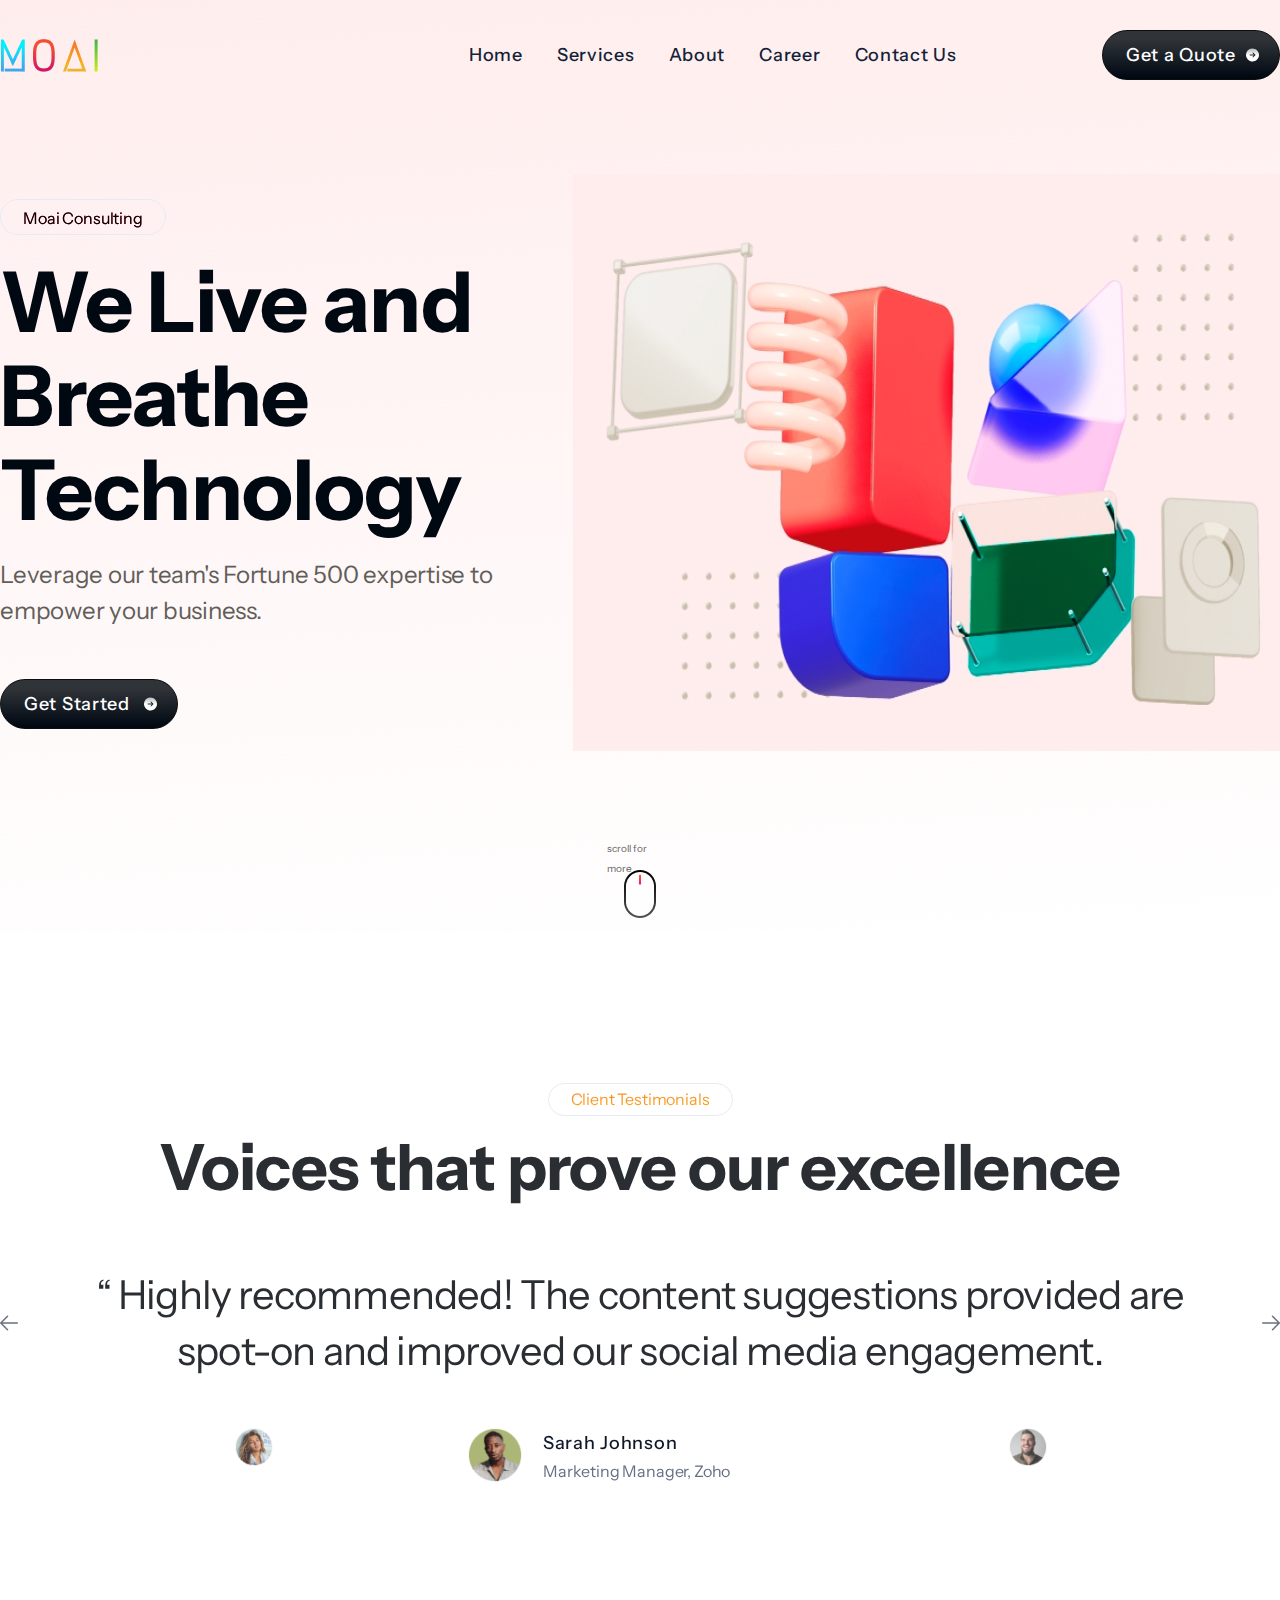
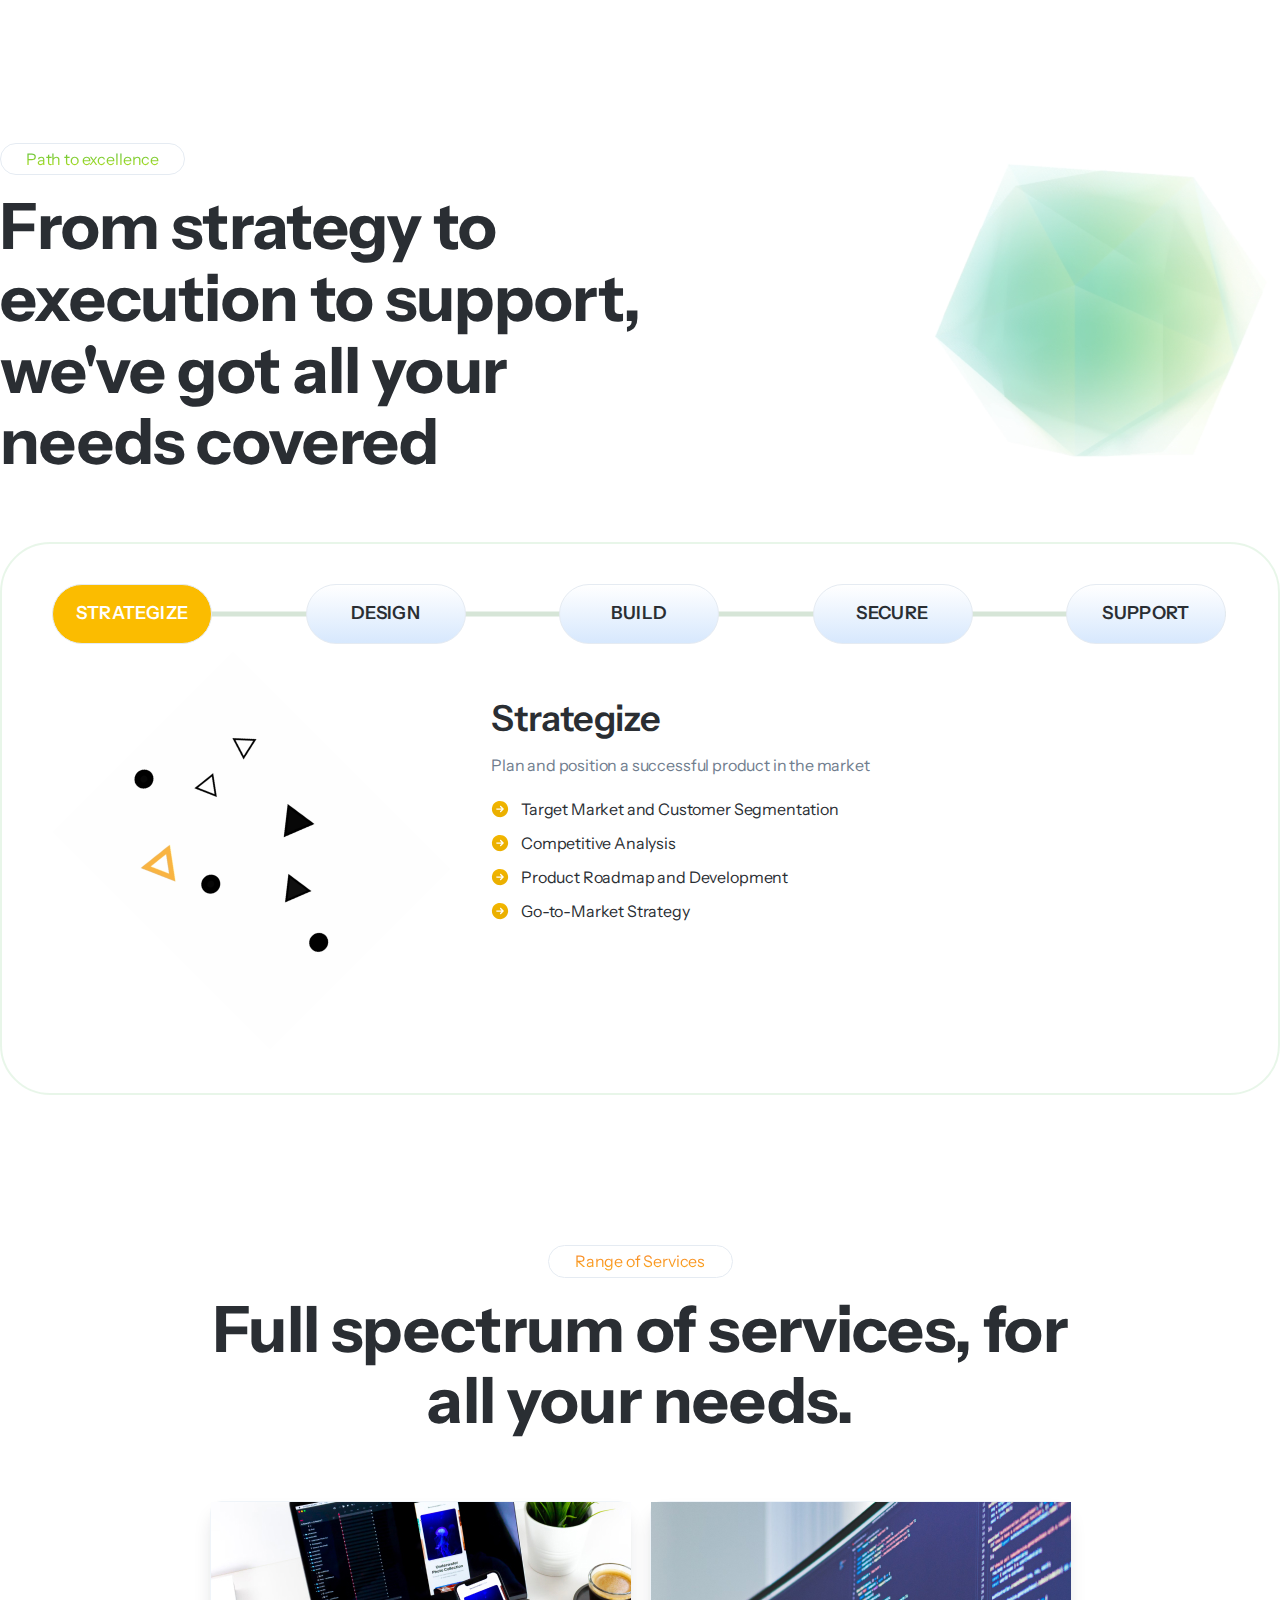
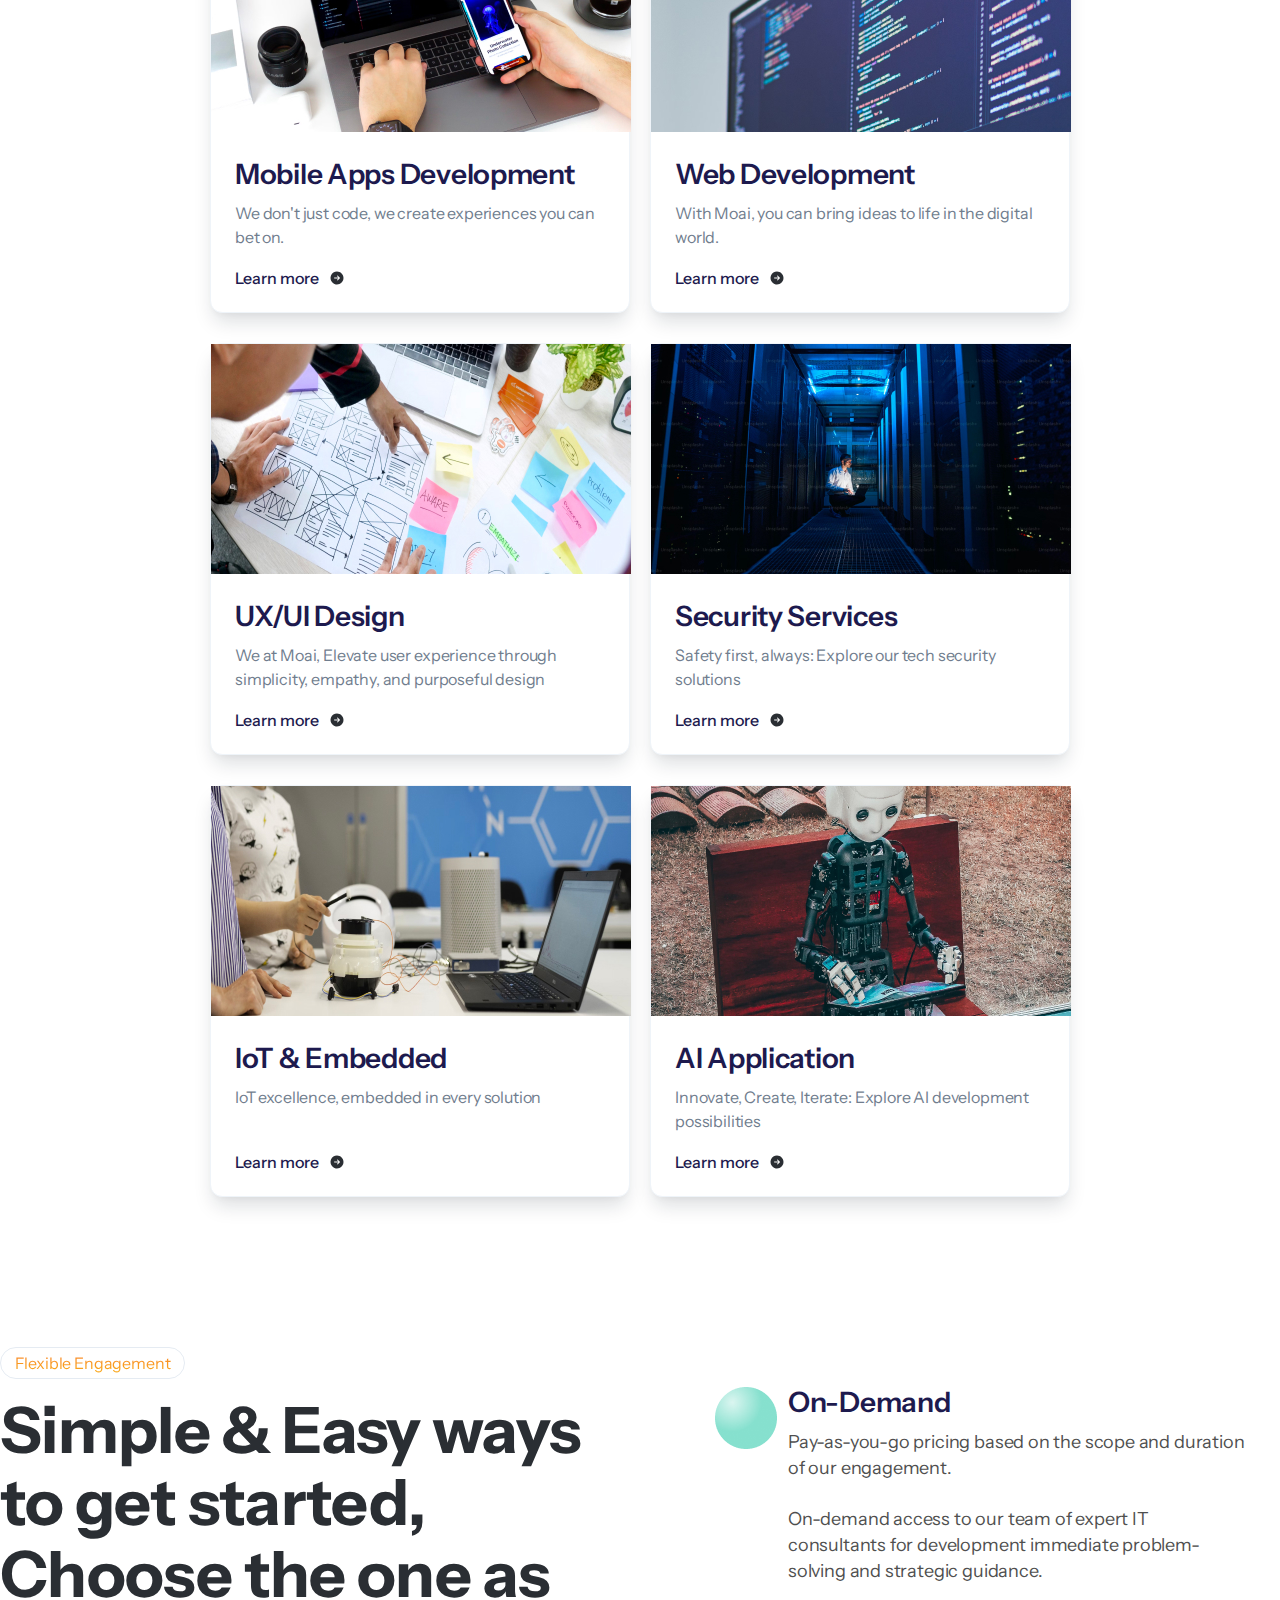
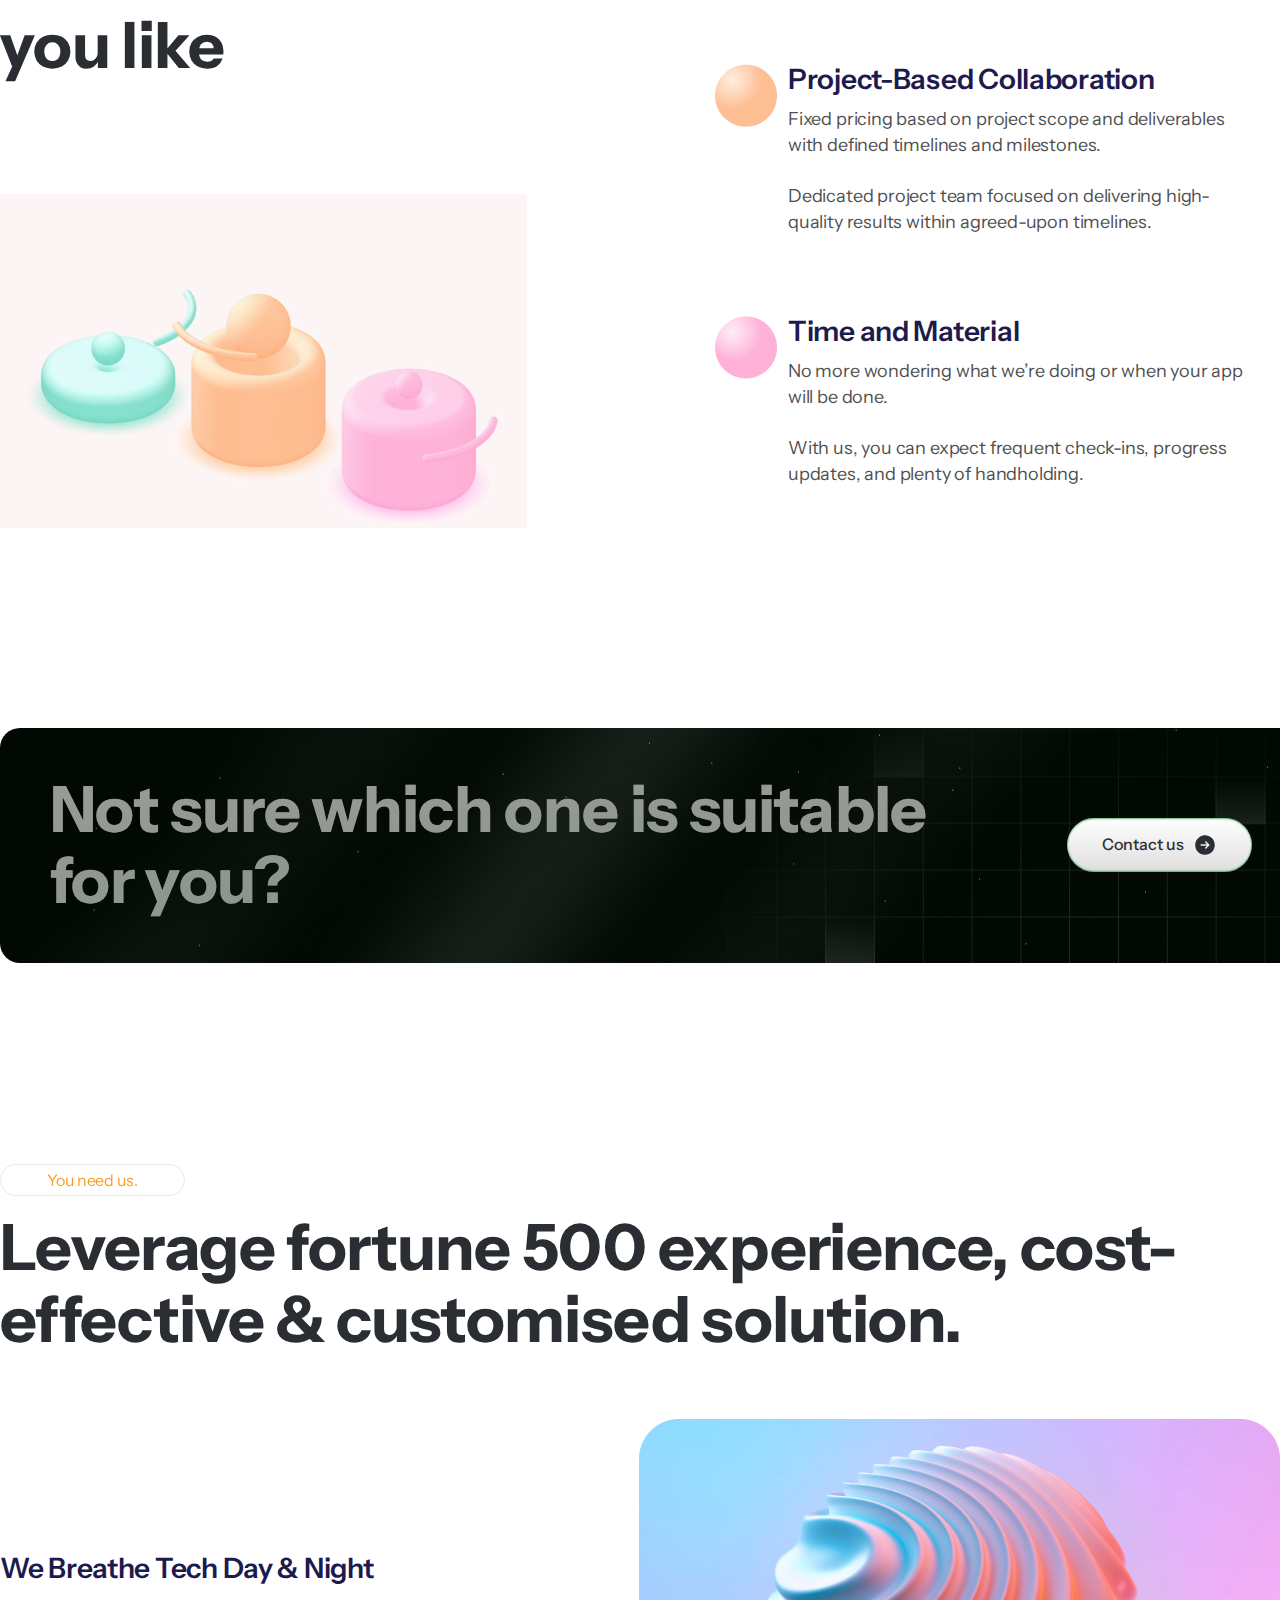
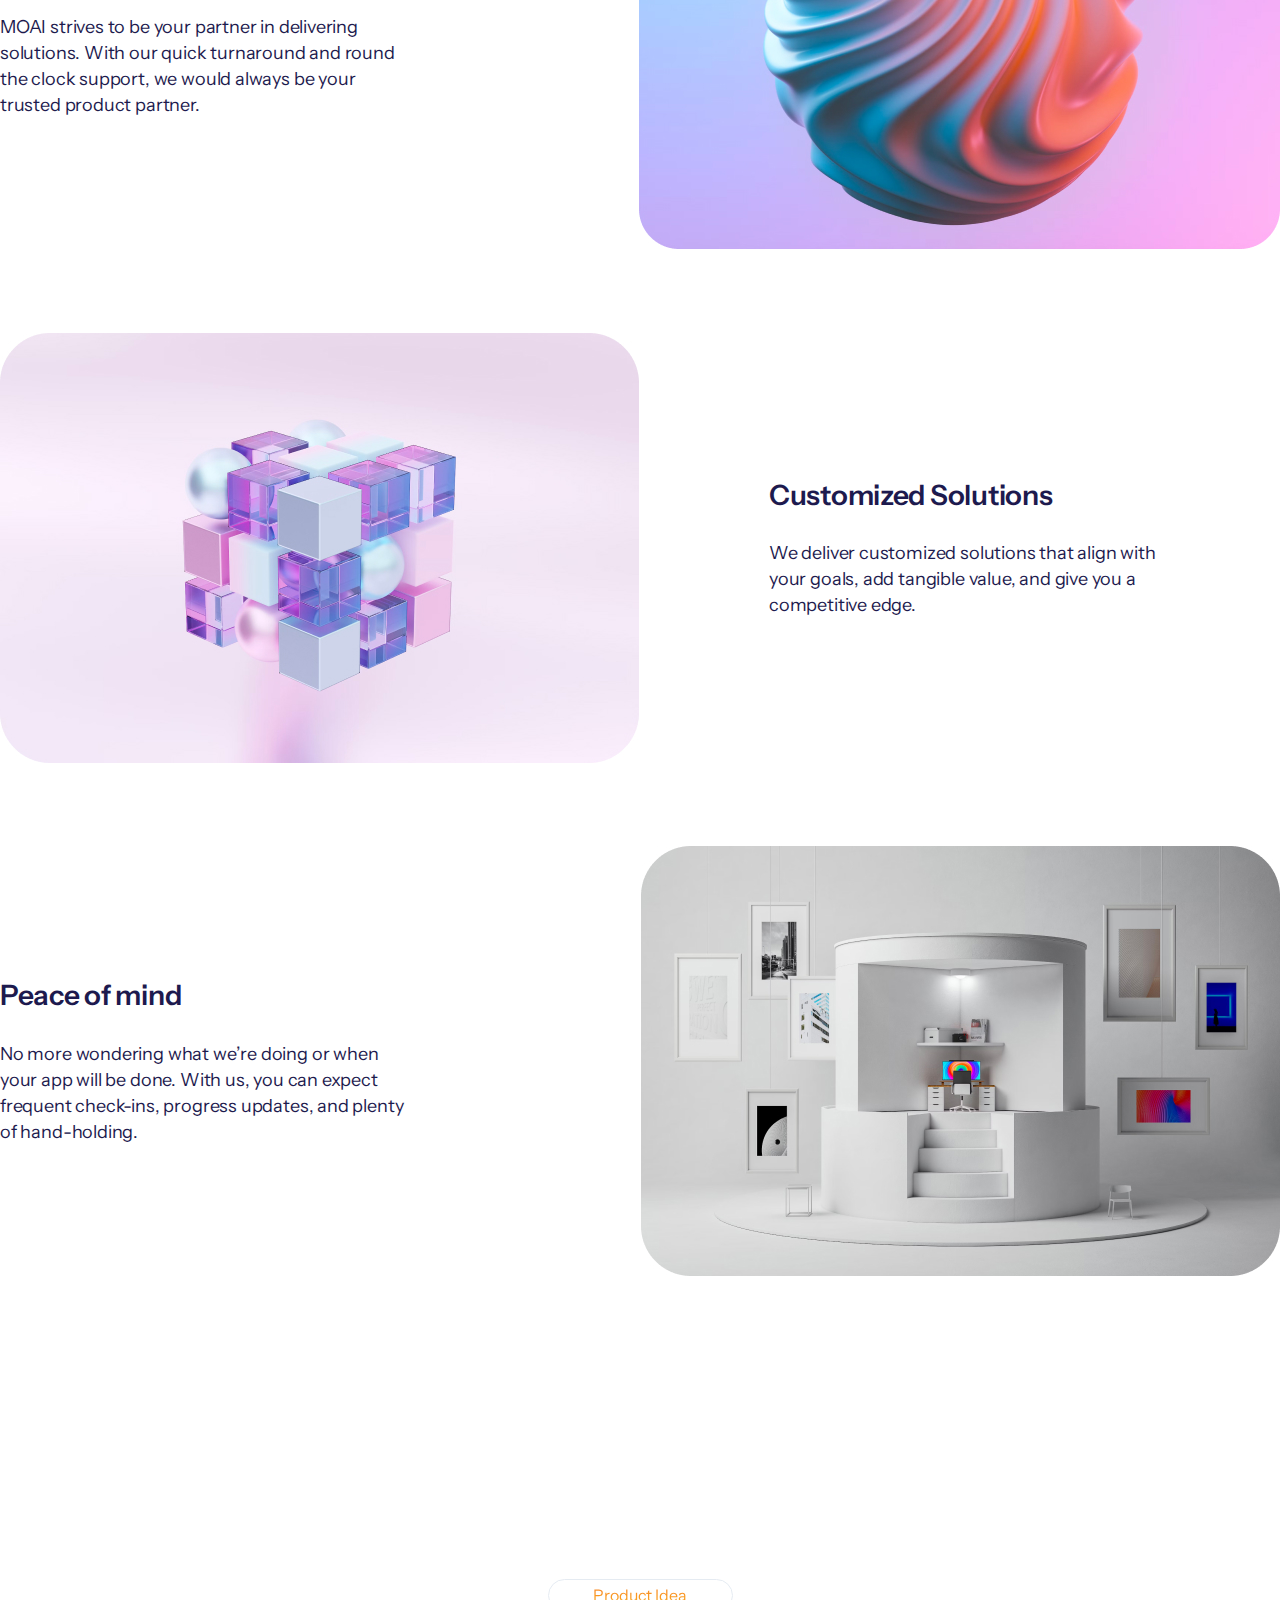
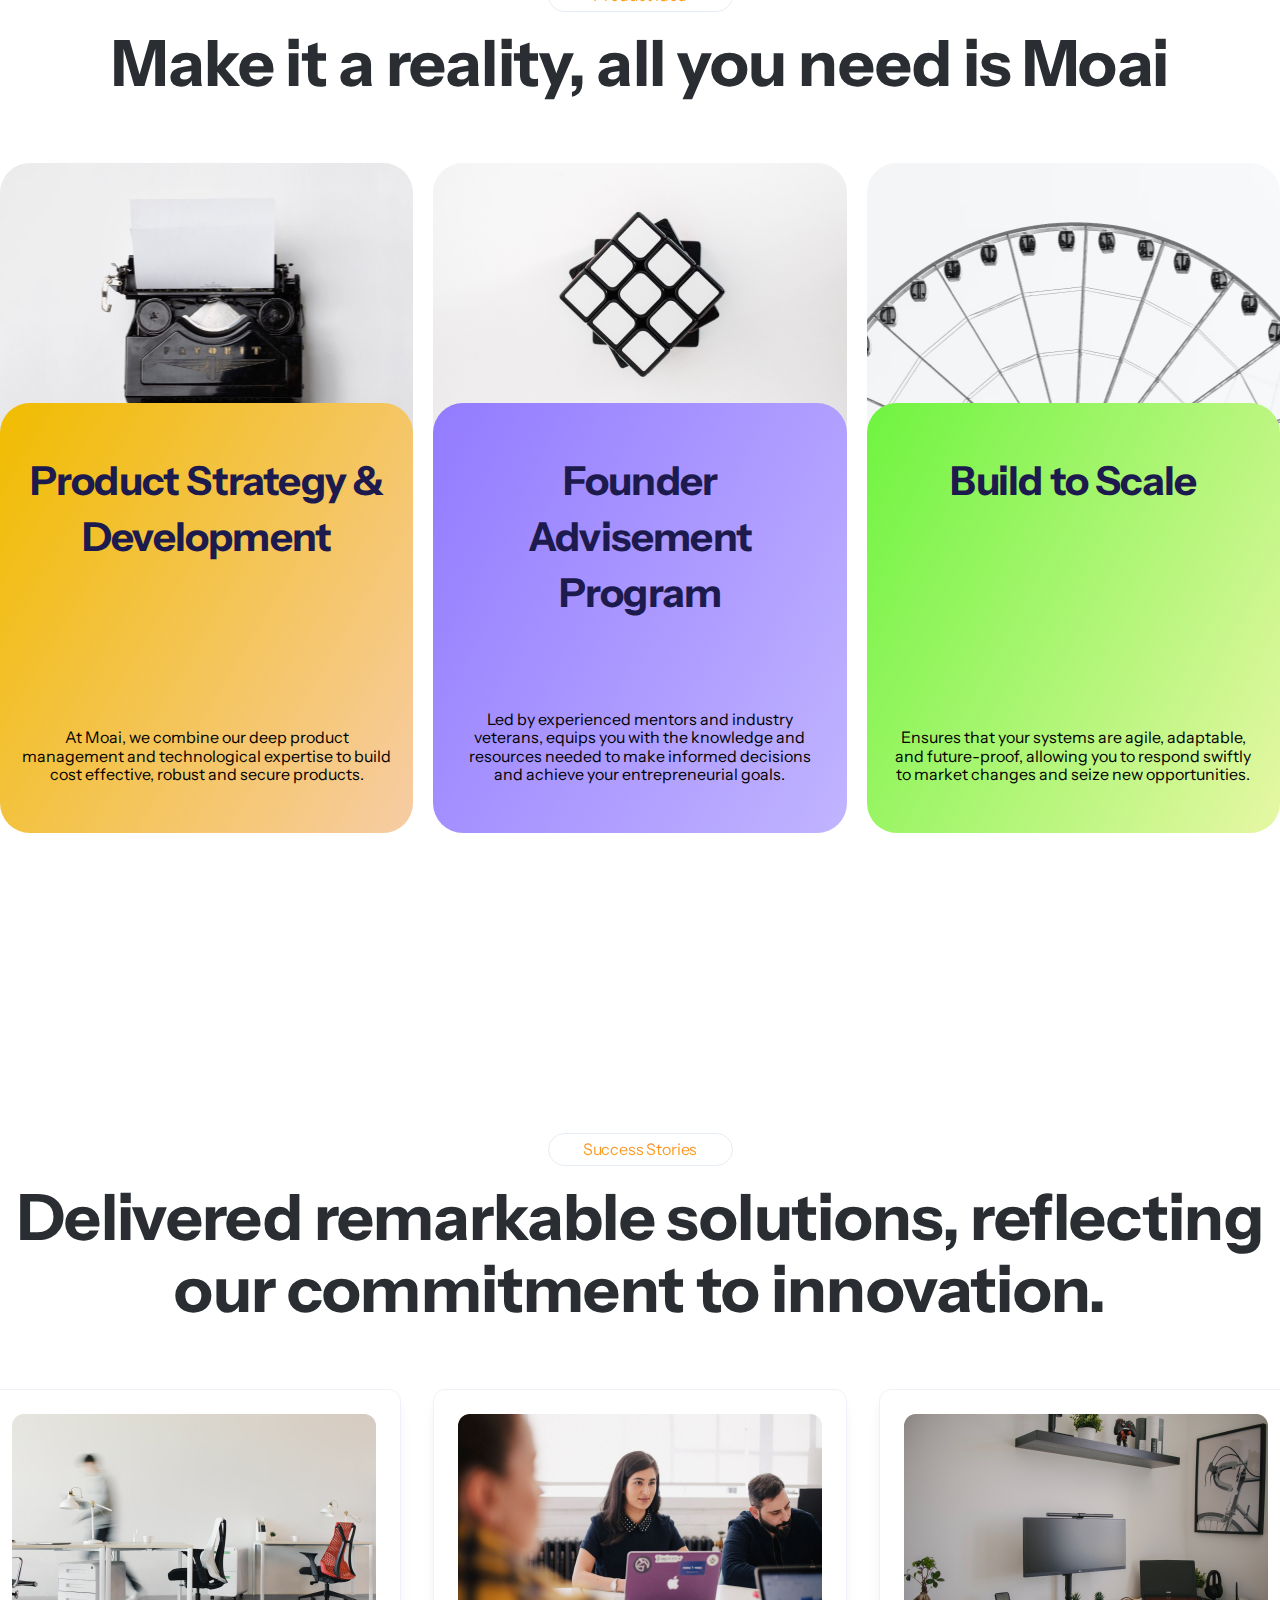
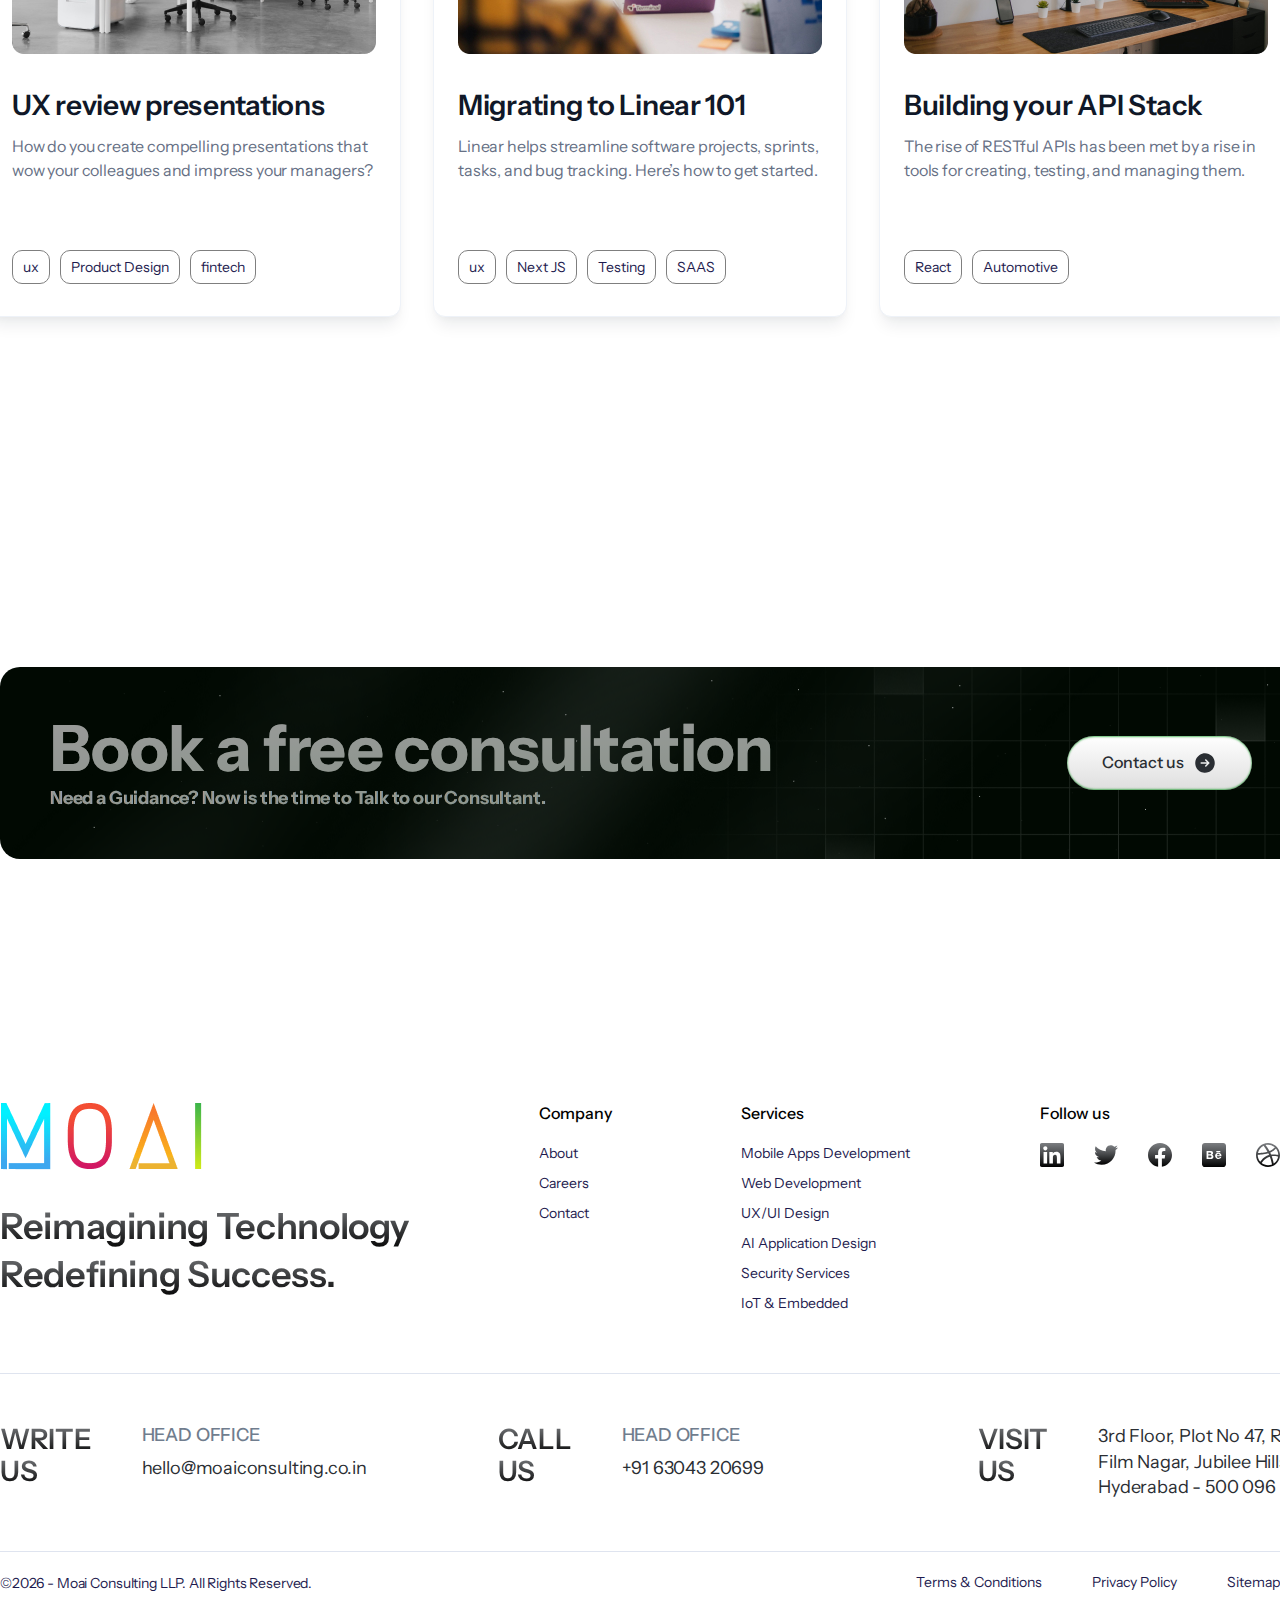
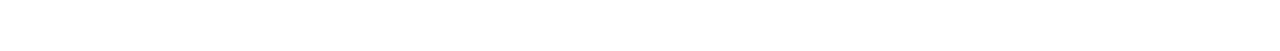
==== commit 4d4e76f0: "commit" ====
--- a/index.html
+++ b/index.html
@@ -9,7 +9,7 @@
 </head>
 
 <body>
-    <header class="header">
+    <header class="header header-gradient">
         <div class="header-fixed">
             <div class="container header-wrapper">
                 <a href="" class="header-logo"><img src="./img/logo.png" alt="logo"></a>
--- a/css/main.min.css
+++ b/css/main.min.css
@@ -1 +1 @@
-@import"https://fonts.googleapis.com/css2?family=Instrument+Sans:wght@400;500;600;700&family=Plus+Jakarta+Sans:wght@400;500;600;700&display=swap";/*! modern-normalize v2.0.0 | MIT License | https://github.com/sindresorhus/modern-normalize */*,::before,::after{box-sizing:border-box}html{font-family:system-ui,"Segoe UI",Roboto,Helvetica,Arial,sans-serif,"Apple Color Emoji","Segoe UI Emoji";line-height:1.15;-webkit-text-size-adjust:100%;-moz-tab-size:4;-o-tab-size:4;tab-size:4}body{margin:0}hr{height:0;color:inherit}abbr[title]{-webkit-text-decoration:underline dotted;text-decoration:underline dotted}b,strong{font-weight:bolder}code,kbd,samp,pre{font-family:ui-monospace,SFMono-Regular,Consolas,"Liberation Mono",Menlo,monospace;font-size:1em}small{font-size:80%}sub,sup{font-size:75%;line-height:0;position:relative;vertical-align:baseline}sub{bottom:-0.25em}sup{top:-0.5em}table{text-indent:0;border-color:inherit}button,input,optgroup,select,textarea{font-family:inherit;font-size:100%;line-height:1.15;margin:0}button,select{text-transform:none}button,[type=button],[type=reset],[type=submit]{-webkit-appearance:button}::-moz-focus-inner{border-style:none;padding:0}:-moz-focusring{outline:1px dotted ButtonText}:-moz-ui-invalid{box-shadow:none}legend{padding:0}progress{vertical-align:baseline}::-webkit-inner-spin-button,::-webkit-outer-spin-button{height:auto}[type=search]{-webkit-appearance:textfield;outline-offset:-2px}::-webkit-search-decoration{-webkit-appearance:none}::-webkit-file-upload-button{-webkit-appearance:button;font:inherit}summary{display:list-item}*{margin:0;padding:0;box-sizing:border-box}ul{list-style:none}a{color:inherit;text-decoration:none}body{font-family:"Instrument Sans",sans-serif;font-size:16px;font-weight:400}.container{max-width:1300px;width:100%;margin:0 auto}.padding-large{padding:150px 0}.subtitle{display:block;width:185px;margin:0 auto 16px;-webkit-backdrop-filter:blur(9px);backdrop-filter:blur(9px);background:linear-gradient(180deg, #fff 0%, #d7e8fd 100%);border:1px solid #e5ebf2;border-radius:18px;padding:6px 0;letter-spacing:-0.01em;text-align:center;background:linear-gradient(180deg, #f8792b 0%, #fab519 99.99%, rgba(236, 178, 47, 0) 100%);background-clip:text;-webkit-background-clip:text;-webkit-text-fill-color:rgba(0,0,0,0)}.title{font-weight:700;font-size:64px;line-height:1.12;letter-spacing:-0.01em;text-align:center;color:#2a2e33;margin-bottom:64px}.slick-slider{position:relative;display:block;box-sizing:border-box;-webkit-touch-callout:none;-webkit-user-select:none;-moz-user-select:none;user-select:none;touch-action:pan-y;-webkit-tap-highlight-color:rgba(0,0,0,0)}.slick-list{position:relative;overflow:hidden;display:block;margin:0;padding:0}.slick-list:focus{outline:none}.slick-list.dragging{cursor:pointer;cursor:hand}.slick-slider .slick-track,.slick-slider .slick-list{transform:translate3d(0, 0, 0)}.slick-track{position:relative;left:0;top:0;display:block;margin-left:auto;margin-right:auto}.slick-track:before,.slick-track:after{content:"";display:table}.slick-track:after{clear:both}.slick-loading .slick-track{visibility:hidden}.slick-slide{float:left;height:100%;min-height:1px;display:none}[dir=rtl] .slick-slide{float:right}.slick-slide img{display:block}.slick-slide.slick-loading img{display:none}.slick-slide.dragging img{pointer-events:none}.slick-initialized .slick-slide{display:block}.slick-loading .slick-slide{visibility:hidden}.slick-vertical .slick-slide{display:block;height:auto;border:1px solid rgba(0,0,0,0)}.slick-arrow.slick-hidden{display:none}.header{background:url(../img/bg-header.png) no-repeat center,linear-gradient(176deg, #ffeded 0%, rgba(255, 237, 237, 0) 100%),linear-gradient(105deg, #fff 0%, rgba(255, 255, 255, 0) 100%);position:relative}.header-wrapper{display:flex;justify-content:space-between;align-items:center}.header-wrapper-bottom{display:flex;justify-content:space-between;align-items:center;padding:94px 0 179px}.header-fixed{padding-top:30px}.header-logo{width:97px;height:32px}.header .nav{flex:.7;display:flex;justify-content:space-between;align-items:center}.header .menu{display:flex}.header .menu-link{padding:17px;font-weight:500;font-size:18px;line-height:1.78;letter-spacing:.04em;color:#141f39;position:relative}.header .menu-link::after{content:"";width:13px;height:3px;background-color:rgba(0,0,0,0);position:absolute;bottom:8px;left:50%;transform:translateX(-50%);transition:.3s linear}.header .menu-link:hover::after{background-color:#d11763}.header-link{border:1px solid #0c0d0e;border-radius:32px;padding:8px 0px;width:155px;height:50px;background:linear-gradient(180deg, #303439 17.71%, #000812 97.4%);display:block;text-align:center;font-weight:500;font-size:18px;line-height:1.78;letter-spacing:.04em;color:#fff}.header-content{max-width:575px;width:100%}.header-subtitle{border:1px solid #e5ebf2;border-radius:18px;padding:6px 0px;width:166px;height:36px;display:block;text-align:center;-webkit-backdrop-filter:blur(9px);backdrop-filter:blur(9px);background:linear-gradient(180deg, #fff 0%, #d7e8fd 100%);line-height:1.5;letter-spacing:-0.01em;background:linear-gradient(0deg, #d11763 0%, #f34d33 100%);-webkit-background-clip:text;background-clip:text;margin-bottom:20px}.header-title{font-weight:700;font-size:84px;line-height:1.12;letter-spacing:-0.01em;color:#000812;margin-bottom:20px}.header-text{font-size:24px;line-height:1.5;letter-spacing:-0.01em;color:#615e59;margin-bottom:50px}.header .link-scrolle{display:block;width:66px;height:79px;background:url(../img/btn.png) no-repeat bottom center;font-size:10px;color:#615e59;line-height:2;position:absolute;left:50%;transform:translateX(-50%);bottom:15px;transition:.3s linear}.header .link-scrolle:hover{background:url(../img/btn-black.png) no-repeat bottom center}.testimonials{padding:150px 0 220px}.testimonials-slider{margin-bottom:48px}.testimonials .slider-text{text-align:center}.testimonials p{font-size:40px;line-height:1.4;letter-spacing:-0.02em;text-align:center;color:#2a2e33;max-width:1140px;width:100%;margin:0 auto}.testimonials .slick-btn{position:absolute;top:50%;transform:translateY(-50%) rotate(180deg);z-index:2}.testimonials .slick-btn.next{right:0}.testimonials .slick-btn.prev{left:0}.testimonials .avatar{opacity:.8;transition:.3s linear;position:relative}.testimonials .avatar img{width:40px;height:40px;transition:.3s linear;position:absolute;left:50%;transform:translateX(-50%)}.testimonials .avatar span{overflow:hidden;width:0;display:block}.testimonials .slick-slide{margin:0 20px}.testimonials .slick-center .avatar{opacity:1;width:260px;padding-left:76px}.testimonials .slick-center .avatar img{width:56px;height:56px;left:0;transform:translateX(0)}.testimonials .slick-center .avatar span{width:auto}.testimonials .slick-center .avatar-title{font-weight:500;font-size:18px;line-height:1.78;letter-spacing:.04em;color:#101828}.testimonials .slick-center .avatar-job{font-size:16px;line-height:1.5;letter-spacing:-0.01em;color:#667085}.strategize-subtitle{margin:0 0 16px;background:linear-gradient(180deg, #3db54a 0%, #d0ea16 100%);background-clip:text;-webkit-background-clip:text;-webkit-text-fill-color:rgba(0,0,0,0)}.strategize-title{max-width:641px;width:100%;text-align:left}.strategize .inner-top{background:url(../img/cube.png) no-repeat right top;margin-bottom:50px}.strategize .quise{border-radius:50px;border:2px solid rgba(68,184,72,.12);padding:40px 52px 40px 50px}.strategize .quise-list{display:flex;justify-content:space-between;position:relative}.strategize .quise-list::after{content:"";position:absolute;top:50%;left:0;width:100%;height:5px;background:#d6e5d7;transform:translateY(-50%);z-index:0}.strategize .quise-item{border:1.5px solid #e5ebf2;border-radius:40px;width:160px;height:60px;background:linear-gradient(180deg, #fff 0%, #d7e8fd 100%);display:flex;justify-content:center;align-items:center;font-weight:600;font-size:18px;line-height:3.1;letter-spacing:.02em;text-transform:uppercase;color:#2a2e33;position:relative;z-index:2;cursor:pointer}.strategize .quise-item.active{background:#fbbc00;color:#fff}.strategize .quise-wrapper{display:flex;align-items:flex-start;gap:42px;margin-top:7px}.strategize .quise-img{max-width:397px;width:100%}.strategize .quise-content{max-width:422px;width:100%;padding-top:44px}.strategize .quise-content-title{font-weight:600;font-size:36px;line-height:1.33;letter-spacing:-0.01em;color:#2a2e33;display:block;margin-bottom:10px}.strategize .quise-content-text{font-weight:400;font-size:16px;line-height:1.5;letter-spacing:-0.01em;color:#707d8e;display:block;margin-bottom:20px}.strategize .quise-content-item{font-weight:400;font-size:16px;line-height:1.5;letter-spacing:-0.01em;color:#2a2e33;padding-left:30px;margin-bottom:10px;background:url(../img/arrow-item.svg) no-repeat left center}.strategize .quise-content-item:last-child{margin-bottom:0}.services{padding:150px 0}.services-title{max-width:904px;width:100%;margin:0 auto 64px}.services-projects{display:flex;flex-wrap:wrap;justify-content:center;gap:30px 20px;row-gap:30px;-moz-column-gap:20px;column-gap:20px}.services .project{max-width:420px;width:100%;height:412px;position:relative;box-shadow:0 4px 6px -2px rgba(16,24,40,.03),0 12px 20px -4px rgba(16,24,40,.15);background:#fff;border:1px solid #eff4f9;border-radius:12px}.services .project div{padding:24px}.services .project h3{font-weight:600;font-size:28px;line-height:1.14;letter-spacing:-0.01em;color:#1d1a4e;margin-bottom:10px}.services .project p{line-height:1.5;letter-spacing:-0.01em;color:#707d8e;margin-bottom:20px}.services .project a{position:absolute;left:24px;bottom:24px;width:109px;height:20px;font-weight:500;font-size:16px;line-height:1.25;color:#1d1a4e;display:block;background:url(../img/circle-arrow-right.svg) no-repeat right center}.strategy-wrapper{display:flex;gap:40px;margin-bottom:150px}.strategy-content{max-width:640px;width:100%;background:url(../img/mix.jpg) no-repeat left bottom}.strategy-subtitle{margin:0 auto 16px 0}.strategy-title{text-align:left}.strategy-list{max-width:605px;width:100%}.strategy-info{padding:40px 30px 40px 113px;background-repeat:no-repeat;background-position:40px 40px;transition:.3s linear}.strategy-info:hover{box-shadow:0 0 30px 0 rgba(0,0,0,.06);background-color:rgba(255,255,255,0)}.strategy-info:first-child{background-image:url(../img/blue.png)}.strategy-info:nth-child(2){background-image:url(../img/orange.png)}.strategy-info:last-child{background-image:url(../img/pink.png)}.strategy-info h4{font-weight:600;font-size:28px;line-height:1.14;letter-spacing:-0.01em;color:#1d1a4e;margin-bottom:11px}.strategy-info p{font-size:18px;line-height:1.44;letter-spacing:-0.01em;color:#4f4f4f}.strategy-info p:first-of-type{margin-bottom:25px}.strategy-wrapper{display:flex;gap:40px;margin-bottom:150px}.strategy-content{max-width:640px;width:100%;background:url(../img/mix.jpg) no-repeat left bottom}.strategy-subtitle{margin:0 auto 16px 0}.strategy-title{text-align:left}.strategy-list{max-width:605px;width:100%}.strategy-info{padding:40px 30px 40px 113px;background-repeat:no-repeat;background-position:40px 40px;transition:.3s linear}.strategy-info:hover{box-shadow:0 0 30px 0 rgba(0,0,0,.06);background-color:rgba(255,255,255,0)}.strategy-info:first-child{background-image:url(../img/blue.png)}.strategy-info:nth-child(2){background-image:url(../img/orange.png)}.strategy-info:last-child{background-image:url(../img/pink.png)}.strategy-info h4{font-weight:600;font-size:28px;line-height:1.14;letter-spacing:-0.01em;color:#1d1a4e;margin-bottom:11px}.strategy-info p{font-size:18px;line-height:1.44;letter-spacing:-0.01em;color:#4f4f4f}.strategy-info p:first-of-type{margin-bottom:25px}.not-sure__wrapper{display:flex;padding:46px 48px 46px 50px;background:#010902 url(../img/bg-sure.png) no-repeat center;gap:50px;border-radius:20px;align-items:center}.not-sure .container{padding:50px 0px;width:1300px;height:336px}.not-sure h2{font-weight:700;font-size:64px;line-height:1.12;letter-spacing:-0.01em;color:#dff0e1;background-image:radial-gradient(123.44% 123.44% at 56.63% 100%, rgb(223, 240, 225) 6.77%, rgb(255, 255, 255) 100%);background-clip:text;-webkit-background-clip:text;-webkit-text-fill-color:rgba(0,0,0,.39);width:967px}.not-sure h2 span{font-size:18px;line-height:1.6;letter-spacing:-0.01em;color:#fff;display:block}.not-sure__link{font-weight:500;line-height:normal;color:#2a2e33;border-radius:32px;padding:16px 0 16px 35px;width:185px;height:54px;box-shadow:inset 0 1px 2px 0 rgba(2,147,22,.6196078431),inset 0 -1px 2px 0 rgba(2,147,22,.6196078431);background:url(../img/arrow-contact.svg) no-repeat right 35px center,linear-gradient(180deg, #fff 0%, #dedede 100%)}.experience{padding:150px 0}.experience-subtitle{margin:0 0 16px}.experience-title{text-align:left}.experience-content{display:flex;align-items:center;gap:50px}.experience-content:nth-of-type(odd){flex-direction:row-reverse;margin:80px 0}.experience-content:nth-of-type(odd) .content{padding-left:80px}.experience-content p{margin-top:30px;width:100%;max-width:418px;font-size:18px;line-height:1.44;letter-spacing:-0.01em;color:#1d1a4e}.experience .content{max-width:629px;width:100%}.experience .content h3{font-family:"Instrument Sans",sans-serif;font-size:28px;font-weight:600;line-height:1.14;letter-spacing:-0.01em;color:#1d1a4e}.experience .content figure{max-width:640px;width:100%}.productIdea-wrapper{display:flex;gap:20px}.productIdea-idea{height:670px;max-width:420px;width:100%;border-radius:30px;padding-top:240px;transition:.3s linear;cursor:pointer}.productIdea-idea:hover{box-shadow:7px 9px 10px 4px rgba(0,0,0,.4705882353);transform:scale(1.02)}.productIdea-content{position:relative;padding:50px 24px 0}.productIdea-content .title{display:block;text-align:center;font-size:40px;line-height:1.4;letter-spacing:-0.02em;color:#1d1a4e}.productIdea-content .text{position:absolute;bottom:50px;text-align:center;left:50%;transform:translateX(-50%);width:372px}.productIdea .product{background:url(../img/type-mashin.jpg) no-repeat center top}.productIdea .product .productIdea-content{background:linear-gradient(121deg, #f1bc00 0%, #f7cca4 100%);border-radius:30px;height:430px}.productIdea .faunder{background:url(../img/rectangle.jpg) no-repeat center top}.productIdea .faunder .productIdea-content{background:linear-gradient(118deg, #937bff 0%, #c1b4ff 100%);border-radius:30px;height:430px}.productIdea .scale{background:url(../img/scale.jpg) no-repeat center top}.productIdea .scale .productIdea-content{background:linear-gradient(118deg, #6ff440 0%, #e6f7a4 100%);border-radius:30px;height:430px}.delivered-wrapper{display:flex;gap:32px;justify-content:center}.delivered-idea{border:1px solid #eef2f8;border-radius:12px;padding:24px 24px 32px 24px;box-shadow:0 4px 6px -2px rgba(16,24,40,.03),0 12px 16px -4px rgba(16,24,40,.08);background:#fff}.delivered-idea .title{font-weight:600;font-size:28px;line-height:1.14;letter-spacing:-0.01em;color:#101828;margin:32px 0 12px;display:block;text-align:left}.delivered-idea .text{line-height:1.5;letter-spacing:-0.01em;color:#667085;margin-bottom:68px}.delivered-idea .tabs{display:flex;gap:10px}.delivered-idea .tabs li{font-size:14px;line-height:1.43;color:#1d1a4e;border-radius:10px;padding:6px 10px;border:1px solid #7f7f7f}.footer-top{display:flex;justify-content:space-between;padding-bottom:50px}.footer .logo figure{width:200px;margin-bottom:30px}.footer .logo span{display:block;font-weight:600;font-size:36px;line-height:1.33;letter-spacing:-0.01em;background:linear-gradient(180deg, rgba(42, 46, 51, 0.62) 0%, #000 100%);background-clip:text;-webkit-background-clip:text;-webkit-text-fill-color:rgba(0,0,0,0)}.footer-title{font-weight:500;line-height:1.25;color:#000;display:block;margin-bottom:20px}.footer-menu a{font-size:14px;line-height:1.43;color:#1d1a4e}.footer-menu li:not(last-child){margin-bottom:10px}.footer-social{display:flex;gap:30px}.footer-middle{display:flex;justify-content:space-between;padding:50px 0;gap:80px;border-bottom:1px solid #dfe4ef;border-top:1px solid #dfe4ef}.footer-middle .block{display:flex;gap:50px}.footer-info span{display:block;margin-bottom:0px;font-weight:600;font-size:28px;line-height:1.14;letter-spacing:-0.01em;background:linear-gradient(180deg, rgba(42, 46, 51, 0.62) 0%, #000 100%);background-clip:text;-webkit-background-clip:text;-webkit-text-fill-color:rgba(0,0,0,0)}.footer-subtitle{color:#707d8e;font-weight:500;line-height:1.25;margin-bottom:10px}.footer-head{width:276px;font-size:18px;line-height:1.44;letter-spacing:-0.01em;color:#2a2e33;font-style:normal}.footer-head a{font-size:18px;line-height:1.44;letter-spacing:-0.01em;color:#2a2e33}.footer-bottom{display:flex;padding:20px 0 55px;justify-content:space-between;gap:50px}.footer-bottom .copyright{font-size:14px;line-height:1.71;letter-spacing:-0.01em;color:#1d1a4e}.footer-bottom .footer-menu{display:flex;gap:50px;font-size:14px;line-height:1.43;color:#1d1a4e}.footer-bottom .footer-menu li{margin-bottom:0}/*# sourceMappingURL=main.min.css.map */+@import"https://fonts.googleapis.com/css2?family=Instrument+Sans:wght@400;500;600;700&family=Plus+Jakarta+Sans:wght@400;500;600;700&display=swap";/*! modern-normalize v2.0.0 | MIT License | https://github.com/sindresorhus/modern-normalize */*,::before,::after{box-sizing:border-box}html{font-family:system-ui,"Segoe UI",Roboto,Helvetica,Arial,sans-serif,"Apple Color Emoji","Segoe UI Emoji";line-height:1.15;-webkit-text-size-adjust:100%;-moz-tab-size:4;-o-tab-size:4;tab-size:4}body{margin:0}hr{height:0;color:inherit}abbr[title]{-webkit-text-decoration:underline dotted;text-decoration:underline dotted}b,strong{font-weight:bolder}code,kbd,samp,pre{font-family:ui-monospace,SFMono-Regular,Consolas,"Liberation Mono",Menlo,monospace;font-size:1em}small{font-size:80%}sub,sup{font-size:75%;line-height:0;position:relative;vertical-align:baseline}sub{bottom:-0.25em}sup{top:-0.5em}table{text-indent:0;border-color:inherit}button,input,optgroup,select,textarea{font-family:inherit;font-size:100%;line-height:1.15;margin:0}button,select{text-transform:none}button,[type=button],[type=reset],[type=submit]{-webkit-appearance:button}::-moz-focus-inner{border-style:none;padding:0}:-moz-focusring{outline:1px dotted ButtonText}:-moz-ui-invalid{box-shadow:none}legend{padding:0}progress{vertical-align:baseline}::-webkit-inner-spin-button,::-webkit-outer-spin-button{height:auto}[type=search]{-webkit-appearance:textfield;outline-offset:-2px}::-webkit-search-decoration{-webkit-appearance:none}::-webkit-file-upload-button{-webkit-appearance:button;font:inherit}summary{display:list-item}*{margin:0;padding:0;box-sizing:border-box}ul{list-style:none}a{color:inherit;text-decoration:none}body{font-family:"Instrument Sans",sans-serif;font-size:16px;font-weight:400}.container{max-width:1300px;width:100%;margin:0 auto}.padding-large{padding:150px 0}.subtitle{display:block;width:185px;margin:0 auto 16px;-webkit-backdrop-filter:blur(9px);backdrop-filter:blur(9px);background:linear-gradient(180deg, #fff 0%, #d7e8fd 100%);border:1px solid #e5ebf2;border-radius:18px;padding:6px 0;letter-spacing:-0.01em;text-align:center;background:linear-gradient(180deg, #f8792b 0%, #fab519 99.99%, rgba(236, 178, 47, 0) 100%);background-clip:text;-webkit-background-clip:text;-webkit-text-fill-color:rgba(0,0,0,0)}.title{font-weight:700;font-size:64px;line-height:1.12;letter-spacing:-0.01em;text-align:center;color:#2a2e33;margin-bottom:64px}.header-gradient{background:url(../img/bg-header.png) no-repeat center,linear-gradient(176deg, #ffeded 0%, rgba(255, 237, 237, 0) 100%),linear-gradient(105deg, #fff 0%, rgba(255, 255, 255, 0) 100%)}.slick-slider{position:relative;display:block;box-sizing:border-box;-webkit-touch-callout:none;-webkit-user-select:none;-moz-user-select:none;user-select:none;touch-action:pan-y;-webkit-tap-highlight-color:rgba(0,0,0,0)}.slick-list{position:relative;overflow:hidden;display:block;margin:0;padding:0}.slick-list:focus{outline:none}.slick-list.dragging{cursor:pointer;cursor:hand}.slick-slider .slick-track,.slick-slider .slick-list{transform:translate3d(0, 0, 0)}.slick-track{position:relative;left:0;top:0;display:block;margin-left:auto;margin-right:auto}.slick-track:before,.slick-track:after{content:"";display:table}.slick-track:after{clear:both}.slick-loading .slick-track{visibility:hidden}.slick-slide{float:left;height:100%;min-height:1px;display:none}[dir=rtl] .slick-slide{float:right}.slick-slide img{display:block}.slick-slide.slick-loading img{display:none}.slick-slide.dragging img{pointer-events:none}.slick-initialized .slick-slide{display:block}.slick-loading .slick-slide{visibility:hidden}.slick-vertical .slick-slide{display:block;height:auto;border:1px solid rgba(0,0,0,0)}.slick-arrow.slick-hidden{display:none}.header{position:relative}.header-wrapper{display:flex;justify-content:space-between;align-items:center}.header-wrapper-bottom{display:flex;justify-content:space-between;align-items:center;padding:94px 0 179px}.header-fixed{padding-top:30px}.header-logo{width:97px;height:32px}.header .nav{flex:.7;display:flex;justify-content:space-between;align-items:center}.header .menu{display:flex}.header .menu-link{padding:17px;font-weight:500;font-size:18px;line-height:1.78;letter-spacing:.04em;color:#141f39;position:relative}.header .menu-link::after{content:"";width:13px;height:3px;background-color:rgba(0,0,0,0);position:absolute;bottom:8px;left:50%;transform:translateX(-50%);transition:.3s linear}.header .menu-link:hover::after{background-color:#d11763}.header-link{border:1px solid #0c0d0e;border-radius:32px;padding:8px 0px 8px 23px;width:178px;height:50px;background:url(../img/arrow-services.svg) no-repeat right 20px center,linear-gradient(180deg, #303439 17.71%, #000812 97.4%);display:block;font-weight:500;font-size:18px;line-height:1.78;letter-spacing:.04em;color:#fff}.header-content{max-width:575px;width:100%}.header-subtitle{border:1px solid #e5ebf2;border-radius:18px;padding:6px 0px;width:166px;height:36px;display:block;text-align:center;-webkit-backdrop-filter:blur(9px);backdrop-filter:blur(9px);background:linear-gradient(180deg, #fff 0%, #d7e8fd 100%);line-height:1.5;letter-spacing:-0.01em;background:linear-gradient(0deg, #d11763 0%, #f34d33 100%);-webkit-background-clip:text;background-clip:text;margin-bottom:20px}.header-title{font-weight:700;font-size:84px;line-height:1.12;letter-spacing:-0.01em;color:#000812;margin-bottom:20px}.header-text{font-size:24px;line-height:1.5;letter-spacing:-0.01em;color:#615e59;margin-bottom:50px}.header .link-scrolle{display:block;width:66px;height:79px;background:url(../img/btn.png) no-repeat bottom center;font-size:10px;color:#615e59;line-height:2;position:absolute;left:50%;transform:translateX(-50%);bottom:15px;transition:.3s linear}.header .link-scrolle:hover{background:url(../img/btn-black.png) no-repeat bottom center}.testimonials{padding:150px 0 220px}.testimonials-slider{margin-bottom:48px}.testimonials .slider-text{text-align:center}.testimonials p{font-size:40px;line-height:1.4;letter-spacing:-0.02em;text-align:center;color:#2a2e33;max-width:1140px;width:100%;margin:0 auto}.testimonials .slick-btn{position:absolute;top:50%;transform:translateY(-50%) rotate(180deg);z-index:2}.testimonials .slick-btn.next{right:0}.testimonials .slick-btn.prev{left:0}.testimonials .avatar{opacity:.8;transition:.3s linear;position:relative}.testimonials .avatar img{width:40px;height:40px;transition:.3s linear;position:absolute;left:50%;transform:translateX(-50%)}.testimonials .avatar span{overflow:hidden;width:0;display:block}.testimonials .slick-slide{margin:0 20px}.testimonials .slick-center .avatar{opacity:1;width:260px;padding-left:76px}.testimonials .slick-center .avatar img{width:56px;height:56px;left:0;transform:translateX(0)}.testimonials .slick-center .avatar span{width:auto}.testimonials .slick-center .avatar-title{font-weight:500;font-size:18px;line-height:1.78;letter-spacing:.04em;color:#101828}.testimonials .slick-center .avatar-job{font-size:16px;line-height:1.5;letter-spacing:-0.01em;color:#667085}.strategize-subtitle{margin:0 0 16px;background:linear-gradient(180deg, #3db54a 0%, #d0ea16 100%);background-clip:text;-webkit-background-clip:text;-webkit-text-fill-color:rgba(0,0,0,0)}.strategize-title{max-width:641px;width:100%;text-align:left}.strategize .inner-top{background:url(../img/cube.png) no-repeat right top;margin-bottom:50px}.strategize .quise{border-radius:50px;border:2px solid rgba(68,184,72,.12);padding:40px 52px 40px 50px}.strategize .quise-list{display:flex;justify-content:space-between;position:relative}.strategize .quise-list::after{content:"";position:absolute;top:50%;left:0;width:100%;height:5px;background:#d6e5d7;transform:translateY(-50%);z-index:0}.strategize .quise-item{border:1.5px solid #e5ebf2;border-radius:40px;width:160px;height:60px;background:linear-gradient(180deg, #fff 0%, #d7e8fd 100%);display:flex;justify-content:center;align-items:center;font-weight:600;font-size:18px;line-height:3.1;letter-spacing:.02em;text-transform:uppercase;color:#2a2e33;position:relative;z-index:2;cursor:pointer}.strategize .quise-item.active{background:#fbbc00;color:#fff}.strategize .quise-wrapper{display:flex;align-items:flex-start;gap:42px;margin-top:7px}.strategize .quise-img{max-width:397px;width:100%}.strategize .quise-content{max-width:422px;width:100%;padding-top:44px}.strategize .quise-content-title{font-weight:600;font-size:36px;line-height:1.33;letter-spacing:-0.01em;color:#2a2e33;display:block;margin-bottom:10px}.strategize .quise-content-text{font-weight:400;font-size:16px;line-height:1.5;letter-spacing:-0.01em;color:#707d8e;display:block;margin-bottom:20px}.strategize .quise-content-item{font-weight:400;font-size:16px;line-height:1.5;letter-spacing:-0.01em;color:#2a2e33;padding-left:30px;margin-bottom:10px;background:url(../img/arrow-item.svg) no-repeat left center}.strategize .quise-content-item:last-child{margin-bottom:0}.services{padding:150px 0}.services-title{max-width:904px;width:100%;margin:0 auto 64px}.services-projects{display:flex;flex-wrap:wrap;justify-content:center;gap:30px 20px;row-gap:30px;-moz-column-gap:20px;column-gap:20px}.services .project{max-width:420px;width:100%;height:412px;position:relative;box-shadow:0 4px 6px -2px rgba(16,24,40,.03),0 12px 20px -4px rgba(16,24,40,.15);background:#fff;border:1px solid #eff4f9;border-radius:12px}.services .project div{padding:24px}.services .project h3{font-weight:600;font-size:28px;line-height:1.14;letter-spacing:-0.01em;color:#1d1a4e;margin-bottom:10px}.services .project p{line-height:1.5;letter-spacing:-0.01em;color:#707d8e;margin-bottom:20px}.services .project a{position:absolute;left:24px;bottom:24px;width:109px;height:20px;font-weight:500;font-size:16px;line-height:1.25;color:#1d1a4e;display:block;background:url(../img/circle-arrow-right.svg) no-repeat right center}.strategy-wrapper{display:flex;gap:40px;margin-bottom:150px}.strategy-content{max-width:640px;width:100%;background:url(../img/mix.jpg) no-repeat left bottom}.strategy-subtitle{margin:0 auto 16px 0}.strategy-title{text-align:left}.strategy-list{max-width:605px;width:100%}.strategy-info{padding:40px 30px 40px 113px;background-repeat:no-repeat;background-position:40px 40px;transition:.3s linear}.strategy-info:hover{box-shadow:0 0 30px 0 rgba(0,0,0,.06);background-color:rgba(255,255,255,0)}.strategy-info:first-child{background-image:url(../img/blue.png)}.strategy-info:nth-child(2){background-image:url(../img/orange.png)}.strategy-info:last-child{background-image:url(../img/pink.png)}.strategy-info h4{font-weight:600;font-size:28px;line-height:1.14;letter-spacing:-0.01em;color:#1d1a4e;margin-bottom:11px}.strategy-info p{font-size:18px;line-height:1.44;letter-spacing:-0.01em;color:#4f4f4f}.strategy-info p:first-of-type{margin-bottom:25px}.strategy-wrapper{display:flex;gap:40px;margin-bottom:150px}.strategy-content{max-width:640px;width:100%;background:url(../img/mix.jpg) no-repeat left bottom}.strategy-subtitle{margin:0 auto 16px 0}.strategy-title{text-align:left}.strategy-list{max-width:605px;width:100%}.strategy-info{padding:40px 30px 40px 113px;background-repeat:no-repeat;background-position:40px 40px;transition:.3s linear}.strategy-info:hover{box-shadow:0 0 30px 0 rgba(0,0,0,.06);background-color:rgba(255,255,255,0)}.strategy-info:first-child{background-image:url(../img/blue.png)}.strategy-info:nth-child(2){background-image:url(../img/orange.png)}.strategy-info:last-child{background-image:url(../img/pink.png)}.strategy-info h4{font-weight:600;font-size:28px;line-height:1.14;letter-spacing:-0.01em;color:#1d1a4e;margin-bottom:11px}.strategy-info p{font-size:18px;line-height:1.44;letter-spacing:-0.01em;color:#4f4f4f}.strategy-info p:first-of-type{margin-bottom:25px}.not-sure__wrapper{display:flex;padding:46px 48px 46px 50px;background:#010902 url(../img/bg-sure.png) no-repeat center;gap:50px;border-radius:20px;align-items:center}.not-sure .container{padding:50px 0px;width:1300px;height:336px}.not-sure h2{font-weight:700;font-size:64px;line-height:1.12;letter-spacing:-0.01em;color:#dff0e1;background-image:radial-gradient(123.44% 123.44% at 56.63% 100%, rgb(223, 240, 225) 6.77%, rgb(255, 255, 255) 100%);background-clip:text;-webkit-background-clip:text;-webkit-text-fill-color:rgba(0,0,0,.39);width:967px}.not-sure h2 span{font-size:18px;line-height:1.6;letter-spacing:-0.01em;color:#fff;display:block}.not-sure__link{font-weight:500;line-height:normal;color:#2a2e33;border-radius:32px;padding:16px 0 16px 35px;width:185px;height:54px;box-shadow:inset 0 1px 2px 0 rgba(2,147,22,.6196078431),inset 0 -1px 2px 0 rgba(2,147,22,.6196078431);background:url(../img/arrow-contact.svg) no-repeat right 35px center,linear-gradient(180deg, #fff 0%, #dedede 100%)}.experience{padding:150px 0}.experience-subtitle{margin:0 0 16px}.experience-title{text-align:left}.experience-content{display:flex;align-items:center;gap:50px}.experience-content:nth-of-type(odd){flex-direction:row-reverse;margin:80px 0}.experience-content:nth-of-type(odd) .content{padding-left:80px}.experience-content p{margin-top:30px;width:100%;max-width:418px;font-size:18px;line-height:1.44;letter-spacing:-0.01em;color:#1d1a4e}.experience .content{max-width:629px;width:100%}.experience .content h3{font-family:"Instrument Sans",sans-serif;font-size:28px;font-weight:600;line-height:1.14;letter-spacing:-0.01em;color:#1d1a4e}.experience .content figure{max-width:640px;width:100%}.productIdea-wrapper{display:flex;gap:20px}.productIdea-idea{height:670px;max-width:420px;width:100%;border-radius:30px;padding-top:240px;transition:.3s linear;cursor:pointer}.productIdea-idea:hover{box-shadow:7px 9px 10px 4px rgba(0,0,0,.4705882353);transform:scale(1.02)}.productIdea-content{position:relative;padding:50px 24px 0}.productIdea-content .title{display:block;text-align:center;font-size:40px;line-height:1.4;letter-spacing:-0.02em;color:#1d1a4e}.productIdea-content .text{position:absolute;bottom:50px;text-align:center;left:50%;transform:translateX(-50%);width:372px}.productIdea .product{background:url(../img/type-mashin.jpg) no-repeat center top}.productIdea .product .productIdea-content{background:linear-gradient(121deg, #f1bc00 0%, #f7cca4 100%);border-radius:30px;height:430px}.productIdea .faunder{background:url(../img/rectangle.jpg) no-repeat center top}.productIdea .faunder .productIdea-content{background:linear-gradient(118deg, #937bff 0%, #c1b4ff 100%);border-radius:30px;height:430px}.productIdea .scale{background:url(../img/scale.jpg) no-repeat center top}.productIdea .scale .productIdea-content{background:linear-gradient(118deg, #6ff440 0%, #e6f7a4 100%);border-radius:30px;height:430px}.delivered-wrapper{display:flex;gap:32px;justify-content:center}.delivered-idea{border:1px solid #eef2f8;border-radius:12px;padding:24px 24px 32px 24px;box-shadow:0 4px 6px -2px rgba(16,24,40,.03),0 12px 16px -4px rgba(16,24,40,.08);background:#fff}.delivered-idea .title{font-weight:600;font-size:28px;line-height:1.14;letter-spacing:-0.01em;color:#101828;margin:32px 0 12px;display:block;text-align:left}.delivered-idea .text{line-height:1.5;letter-spacing:-0.01em;color:#667085;margin-bottom:68px}.delivered-idea .tabs{display:flex;gap:10px}.delivered-idea .tabs li{font-size:14px;line-height:1.43;color:#1d1a4e;border-radius:10px;padding:6px 10px;border:1px solid #7f7f7f}.footer-top{display:flex;justify-content:space-between;padding-bottom:50px}.footer .logo figure{width:200px;margin-bottom:30px}.footer .logo span{display:block;font-weight:600;font-size:36px;line-height:1.33;letter-spacing:-0.01em;background:linear-gradient(180deg, rgba(42, 46, 51, 0.62) 0%, #000 100%);background-clip:text;-webkit-background-clip:text;-webkit-text-fill-color:rgba(0,0,0,0)}.footer-title{font-weight:500;line-height:1.25;color:#000;display:block;margin-bottom:20px}.footer-menu a{font-size:14px;line-height:1.43;color:#1d1a4e}.footer-menu li:not(last-child){margin-bottom:10px}.footer-social{display:flex;gap:30px}.footer-middle{display:flex;justify-content:space-between;padding:50px 0;gap:80px;border-bottom:1px solid #dfe4ef;border-top:1px solid #dfe4ef}.footer-middle .block{display:flex;gap:50px}.footer-info span{display:block;margin-bottom:0px;font-weight:600;font-size:28px;line-height:1.14;letter-spacing:-0.01em;background:linear-gradient(180deg, rgba(42, 46, 51, 0.62) 0%, #000 100%);background-clip:text;-webkit-background-clip:text;-webkit-text-fill-color:rgba(0,0,0,0)}.footer-subtitle{color:#707d8e;font-weight:500;line-height:1.25;margin-bottom:10px}.footer-head{width:276px;font-size:18px;line-height:1.44;letter-spacing:-0.01em;color:#2a2e33;font-style:normal}.footer-head a{font-size:18px;line-height:1.44;letter-spacing:-0.01em;color:#2a2e33}.footer-bottom{display:flex;padding:20px 0 55px;justify-content:space-between;gap:50px}.footer-bottom .copyright{font-size:14px;line-height:1.71;letter-spacing:-0.01em;color:#1d1a4e}.footer-bottom .footer-menu{display:flex;gap:50px;font-size:14px;line-height:1.43;color:#1d1a4e}.footer-bottom .footer-menu li{margin-bottom:0}/*# sourceMappingURL=main.min.css.map */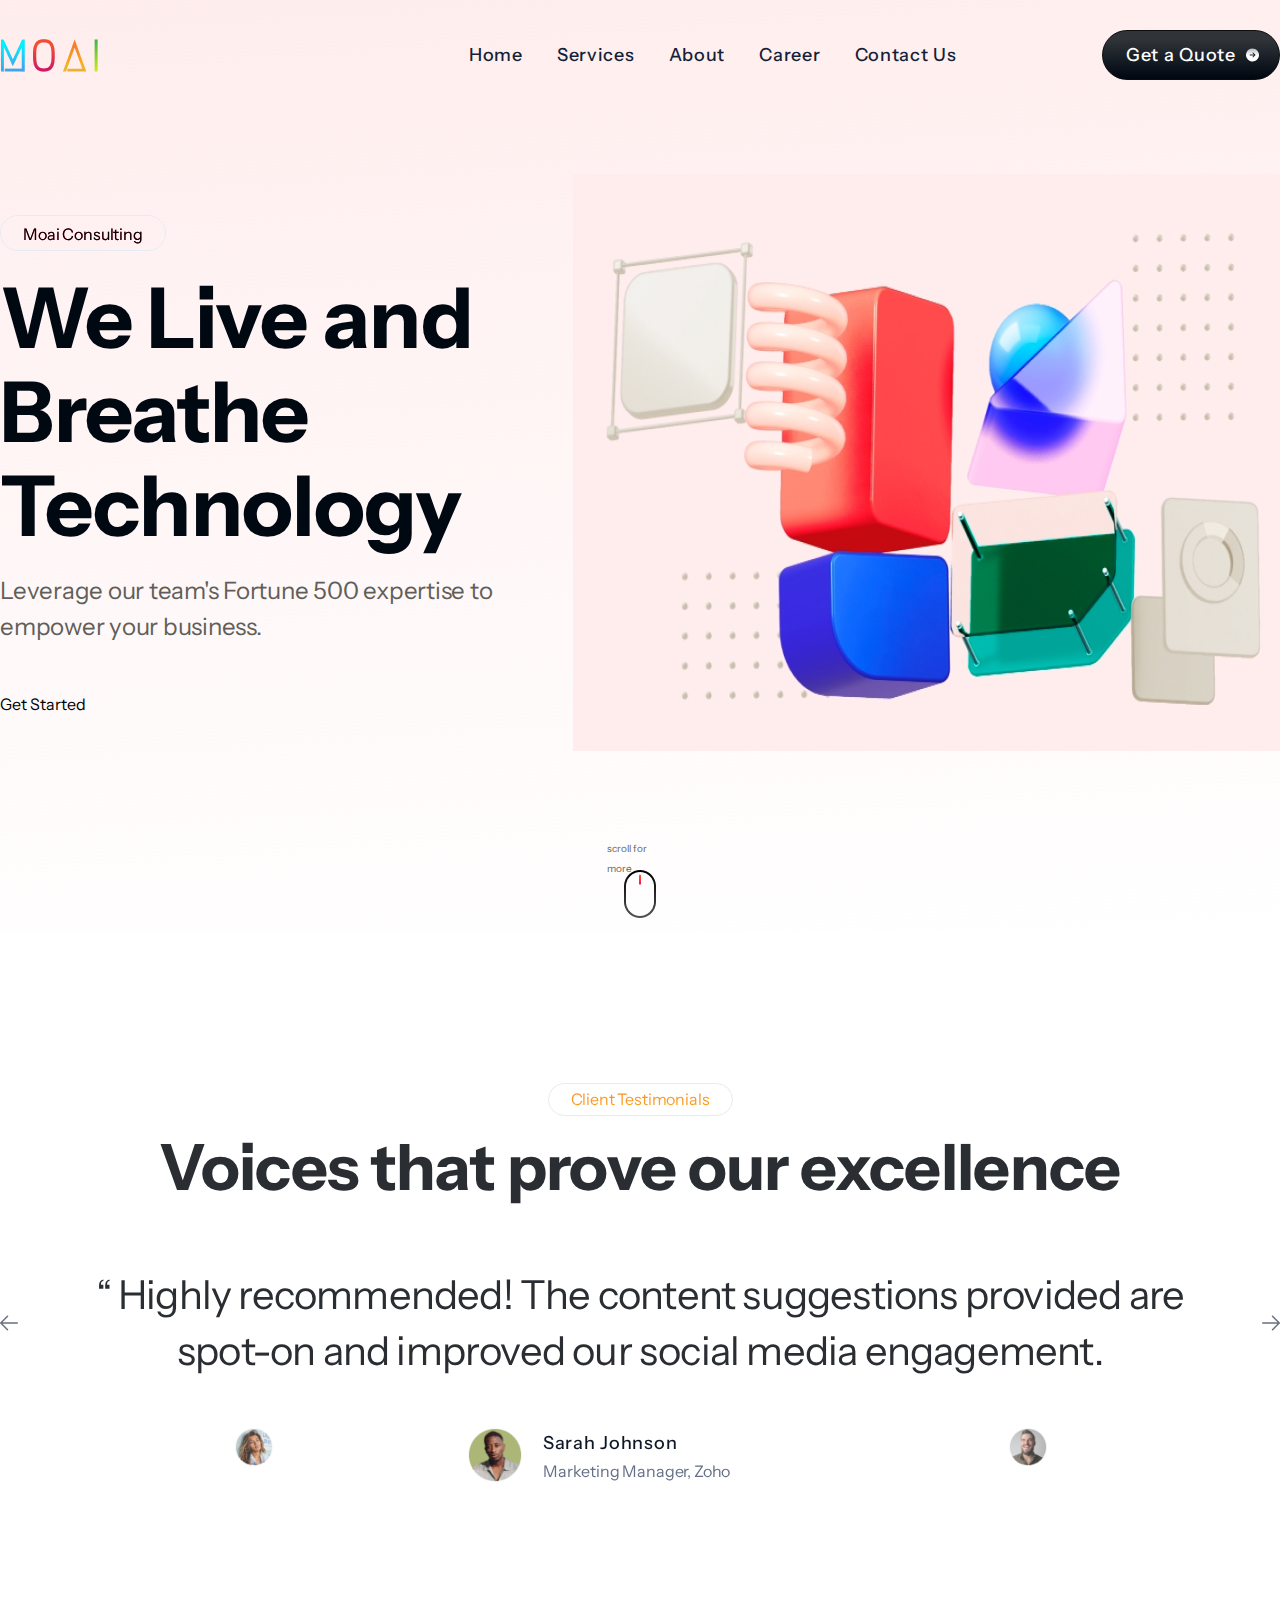
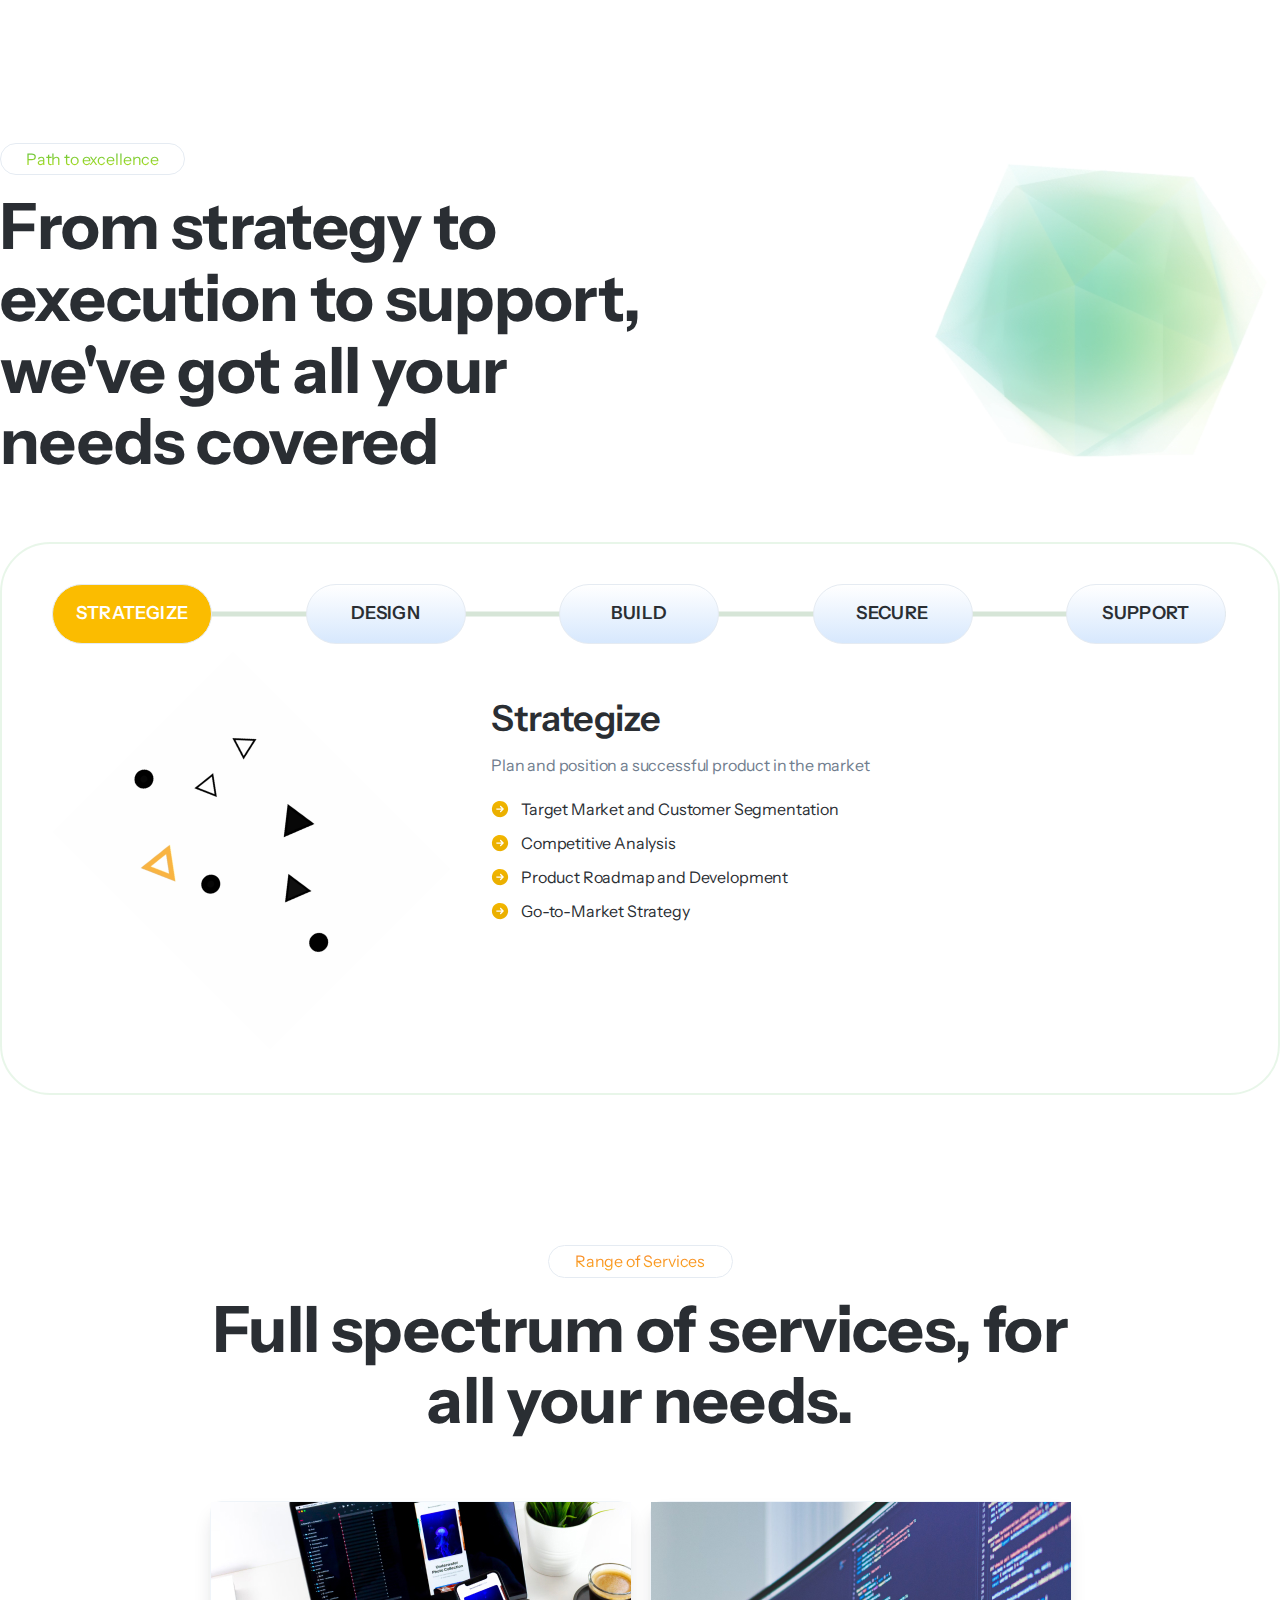
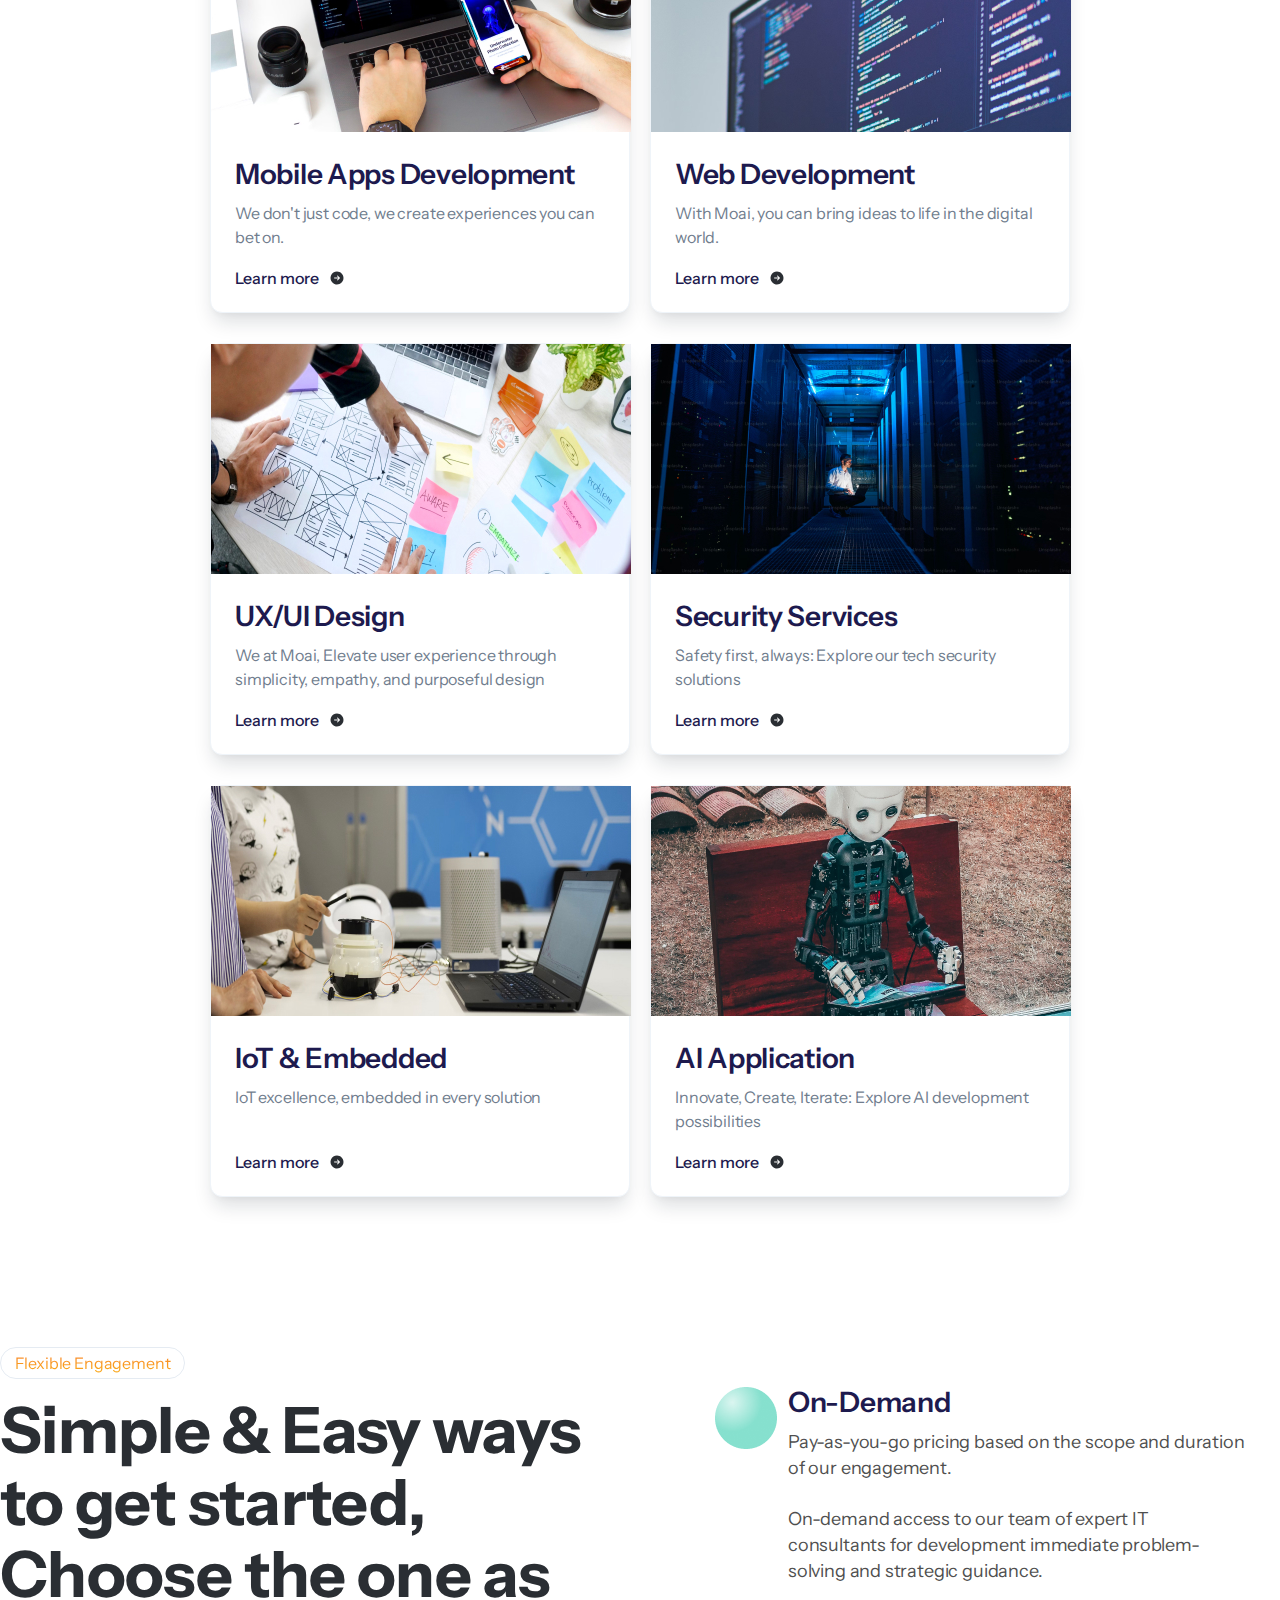
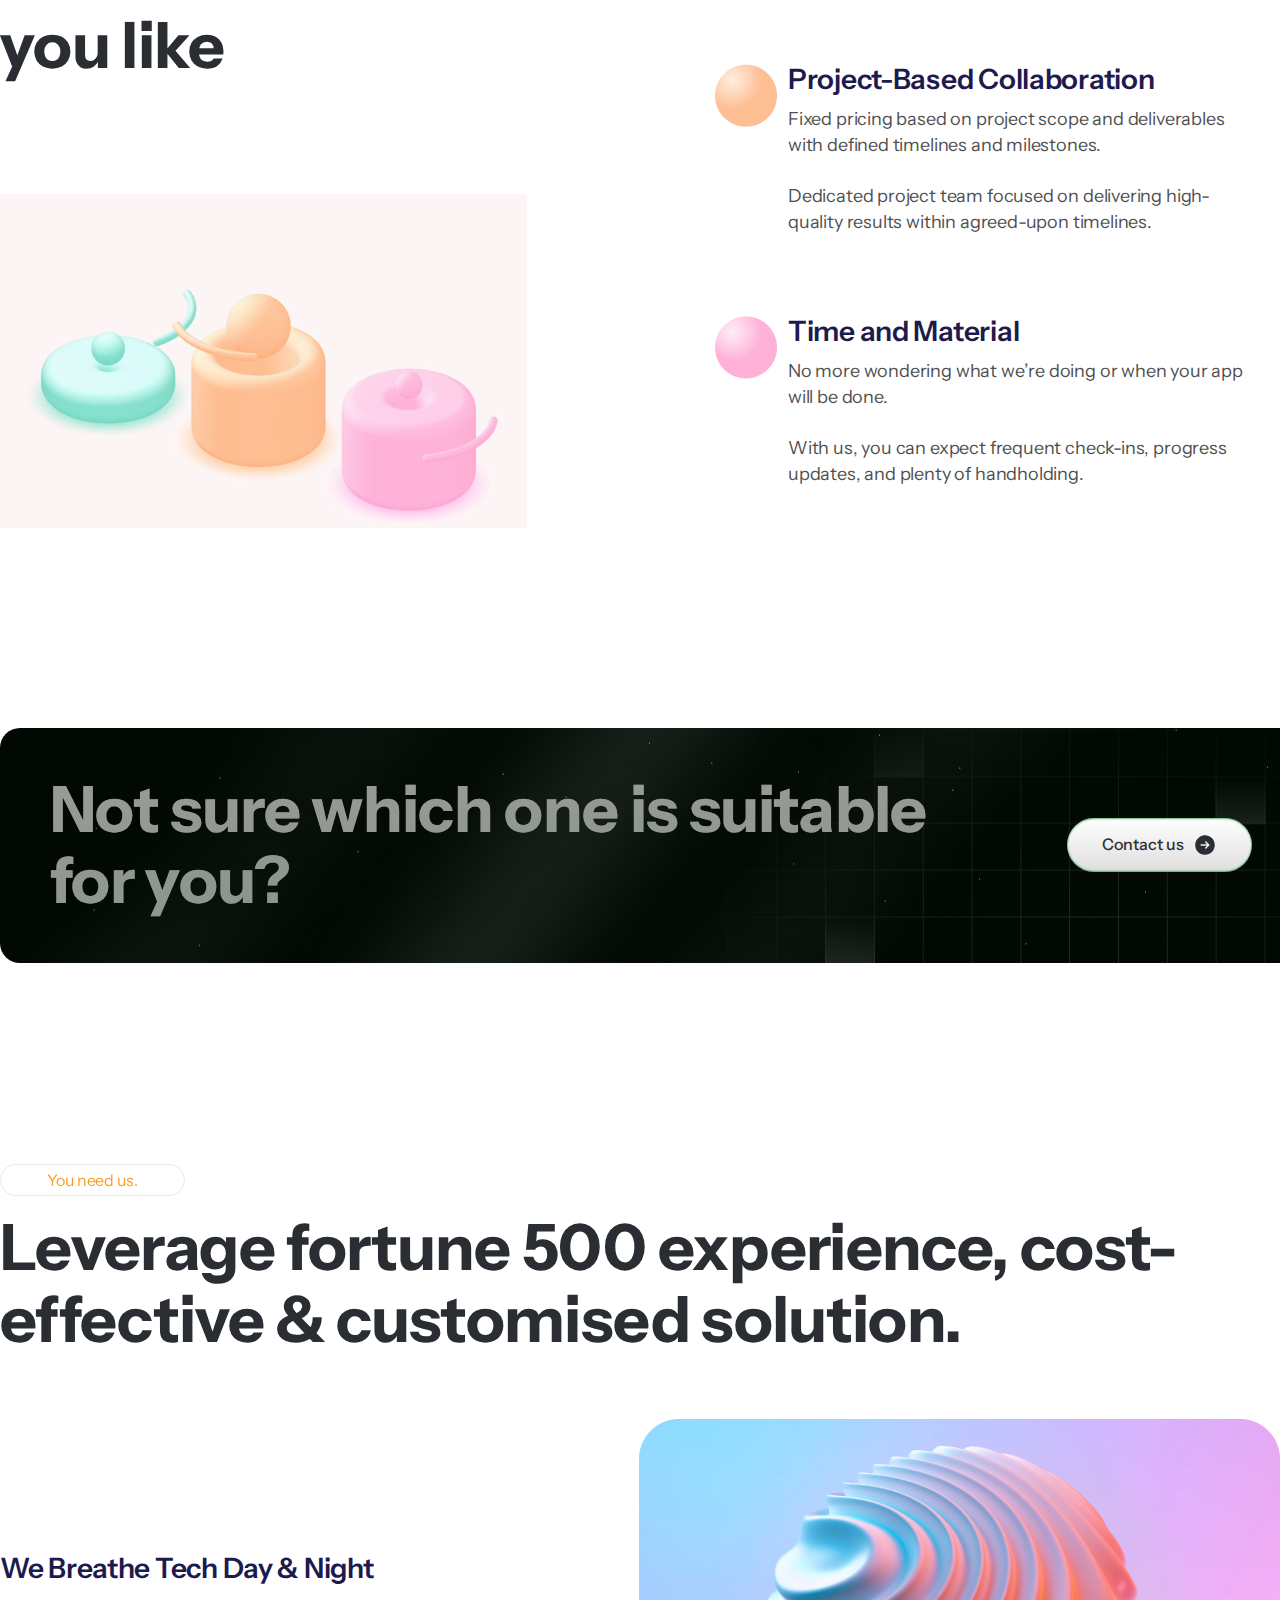
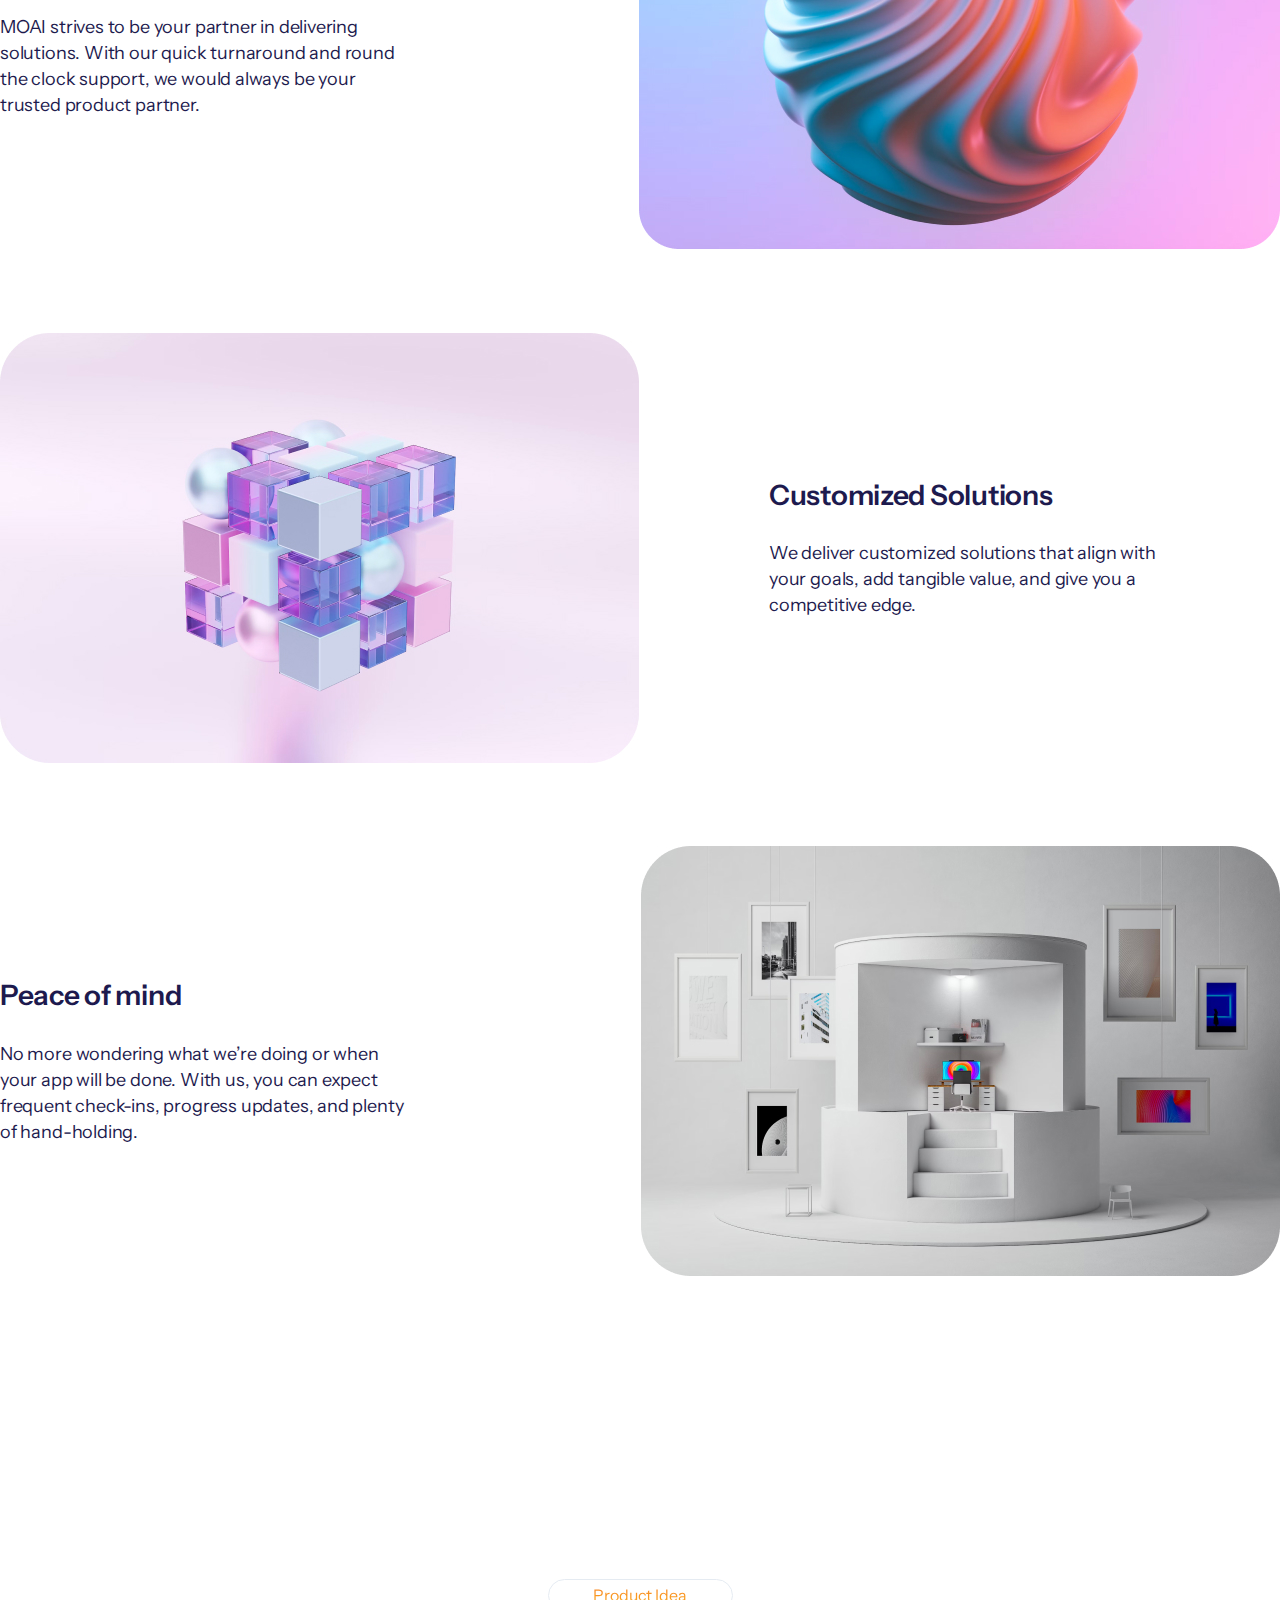
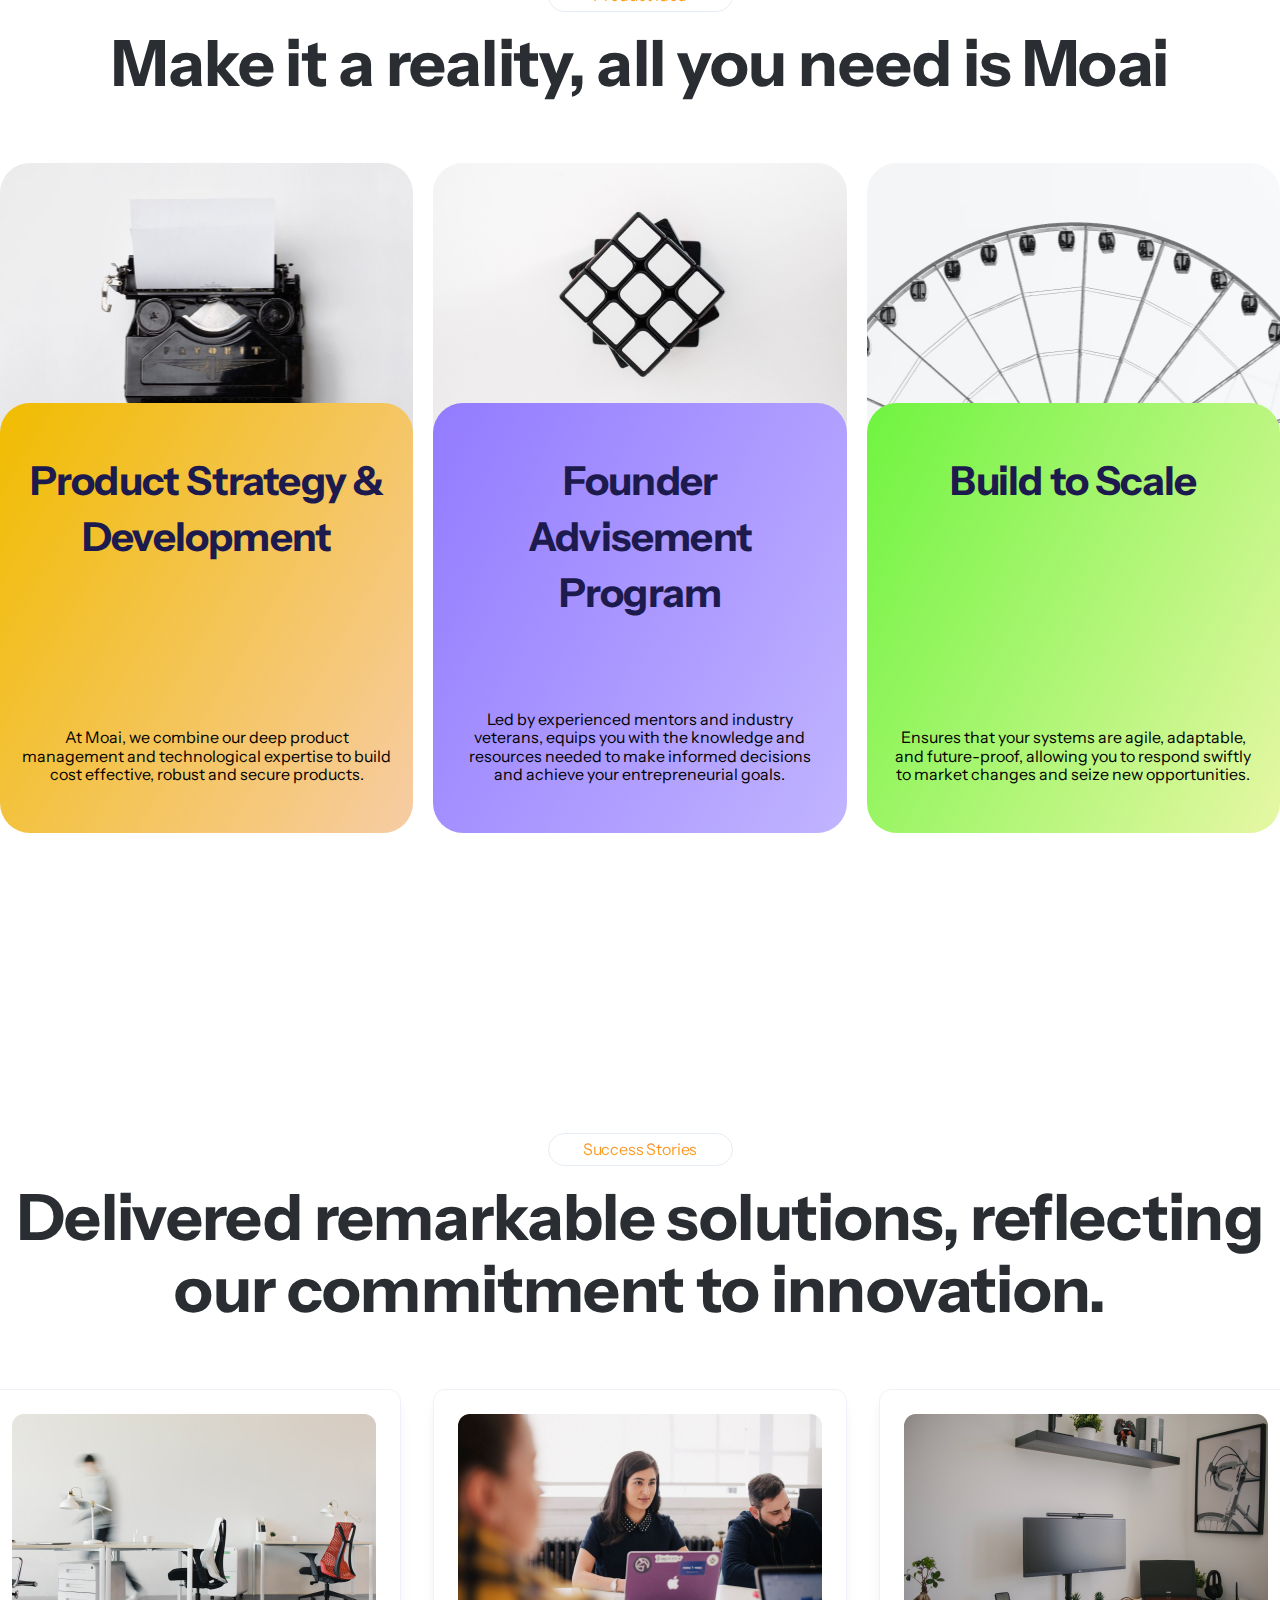
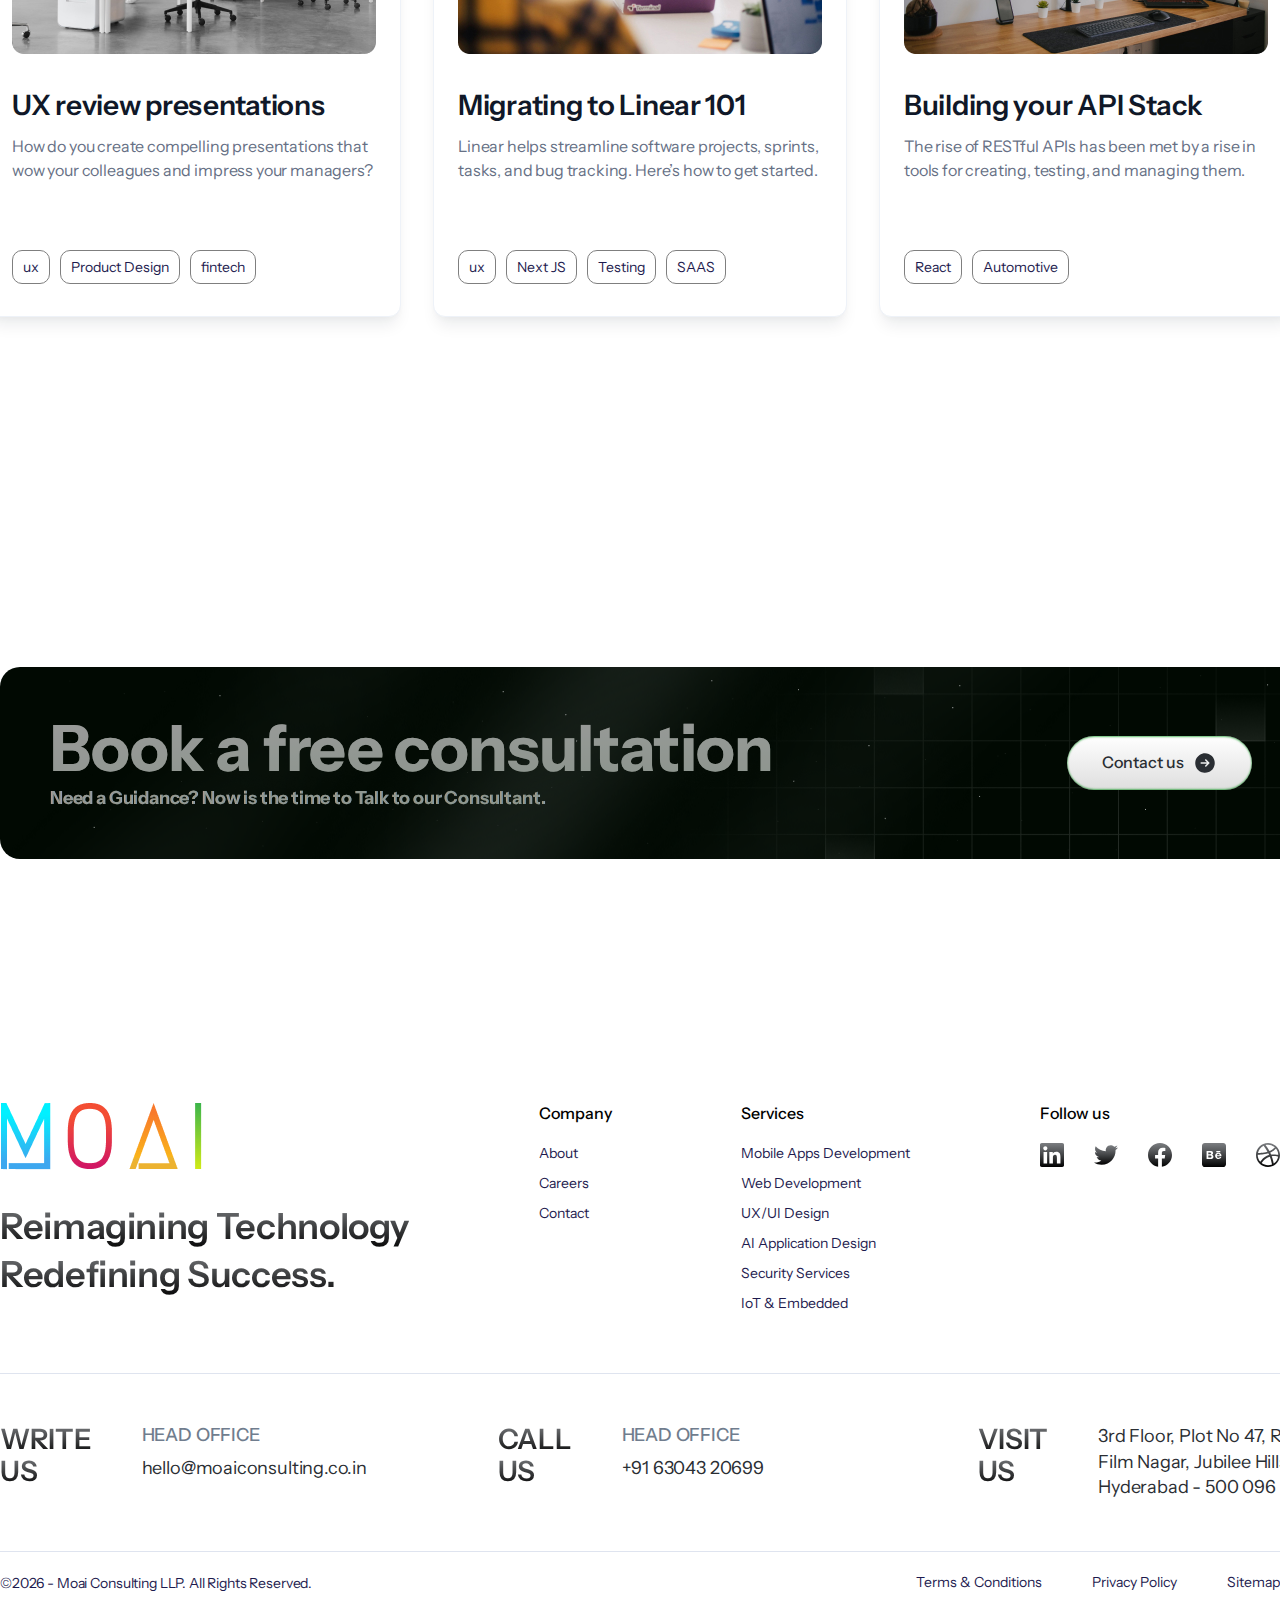
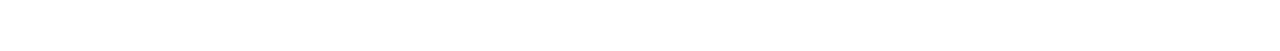
==== commit a59731fb: "commit" ====
--- a/index.html
+++ b/index.html
@@ -31,7 +31,7 @@
                             <a href="" class="menu-link">Contact Us</a>
                         </li>
                     </ul>
-                    <a href="" class="header-link">Get a Quote</a>
+                    <a href="" class="header-link link--black">Get a Quote</a>
                 </nav>
             </div>
             <div class="container">
--- a/css/main.min.css
+++ b/css/main.min.css
@@ -1 +1 @@
-@import"https://fonts.googleapis.com/css2?family=Instrument+Sans:wght@400;500;600;700&family=Plus+Jakarta+Sans:wght@400;500;600;700&display=swap";/*! modern-normalize v2.0.0 | MIT License | https://github.com/sindresorhus/modern-normalize */*,::before,::after{box-sizing:border-box}html{font-family:system-ui,"Segoe UI",Roboto,Helvetica,Arial,sans-serif,"Apple Color Emoji","Segoe UI Emoji";line-height:1.15;-webkit-text-size-adjust:100%;-moz-tab-size:4;-o-tab-size:4;tab-size:4}body{margin:0}hr{height:0;color:inherit}abbr[title]{-webkit-text-decoration:underline dotted;text-decoration:underline dotted}b,strong{font-weight:bolder}code,kbd,samp,pre{font-family:ui-monospace,SFMono-Regular,Consolas,"Liberation Mono",Menlo,monospace;font-size:1em}small{font-size:80%}sub,sup{font-size:75%;line-height:0;position:relative;vertical-align:baseline}sub{bottom:-0.25em}sup{top:-0.5em}table{text-indent:0;border-color:inherit}button,input,optgroup,select,textarea{font-family:inherit;font-size:100%;line-height:1.15;margin:0}button,select{text-transform:none}button,[type=button],[type=reset],[type=submit]{-webkit-appearance:button}::-moz-focus-inner{border-style:none;padding:0}:-moz-focusring{outline:1px dotted ButtonText}:-moz-ui-invalid{box-shadow:none}legend{padding:0}progress{vertical-align:baseline}::-webkit-inner-spin-button,::-webkit-outer-spin-button{height:auto}[type=search]{-webkit-appearance:textfield;outline-offset:-2px}::-webkit-search-decoration{-webkit-appearance:none}::-webkit-file-upload-button{-webkit-appearance:button;font:inherit}summary{display:list-item}*{margin:0;padding:0;box-sizing:border-box}ul{list-style:none}a{color:inherit;text-decoration:none}body{font-family:"Instrument Sans",sans-serif;font-size:16px;font-weight:400}.container{max-width:1300px;width:100%;margin:0 auto}.padding-large{padding:150px 0}.subtitle{display:block;width:185px;margin:0 auto 16px;-webkit-backdrop-filter:blur(9px);backdrop-filter:blur(9px);background:linear-gradient(180deg, #fff 0%, #d7e8fd 100%);border:1px solid #e5ebf2;border-radius:18px;padding:6px 0;letter-spacing:-0.01em;text-align:center;background:linear-gradient(180deg, #f8792b 0%, #fab519 99.99%, rgba(236, 178, 47, 0) 100%);background-clip:text;-webkit-background-clip:text;-webkit-text-fill-color:rgba(0,0,0,0)}.title{font-weight:700;font-size:64px;line-height:1.12;letter-spacing:-0.01em;text-align:center;color:#2a2e33;margin-bottom:64px}.header-gradient{background:url(../img/bg-header.png) no-repeat center,linear-gradient(176deg, #ffeded 0%, rgba(255, 237, 237, 0) 100%),linear-gradient(105deg, #fff 0%, rgba(255, 255, 255, 0) 100%)}.slick-slider{position:relative;display:block;box-sizing:border-box;-webkit-touch-callout:none;-webkit-user-select:none;-moz-user-select:none;user-select:none;touch-action:pan-y;-webkit-tap-highlight-color:rgba(0,0,0,0)}.slick-list{position:relative;overflow:hidden;display:block;margin:0;padding:0}.slick-list:focus{outline:none}.slick-list.dragging{cursor:pointer;cursor:hand}.slick-slider .slick-track,.slick-slider .slick-list{transform:translate3d(0, 0, 0)}.slick-track{position:relative;left:0;top:0;display:block;margin-left:auto;margin-right:auto}.slick-track:before,.slick-track:after{content:"";display:table}.slick-track:after{clear:both}.slick-loading .slick-track{visibility:hidden}.slick-slide{float:left;height:100%;min-height:1px;display:none}[dir=rtl] .slick-slide{float:right}.slick-slide img{display:block}.slick-slide.slick-loading img{display:none}.slick-slide.dragging img{pointer-events:none}.slick-initialized .slick-slide{display:block}.slick-loading .slick-slide{visibility:hidden}.slick-vertical .slick-slide{display:block;height:auto;border:1px solid rgba(0,0,0,0)}.slick-arrow.slick-hidden{display:none}.header{position:relative}.header-wrapper{display:flex;justify-content:space-between;align-items:center}.header-wrapper-bottom{display:flex;justify-content:space-between;align-items:center;padding:94px 0 179px}.header-fixed{padding-top:30px}.header-logo{width:97px;height:32px}.header .nav{flex:.7;display:flex;justify-content:space-between;align-items:center}.header .menu{display:flex}.header .menu-link{padding:17px;font-weight:500;font-size:18px;line-height:1.78;letter-spacing:.04em;color:#141f39;position:relative}.header .menu-link::after{content:"";width:13px;height:3px;background-color:rgba(0,0,0,0);position:absolute;bottom:8px;left:50%;transform:translateX(-50%);transition:.3s linear}.header .menu-link:hover::after{background-color:#d11763}.header-link{border:1px solid #0c0d0e;border-radius:32px;padding:8px 0px 8px 23px;width:178px;height:50px;background:url(../img/arrow-services.svg) no-repeat right 20px center,linear-gradient(180deg, #303439 17.71%, #000812 97.4%);display:block;font-weight:500;font-size:18px;line-height:1.78;letter-spacing:.04em;color:#fff}.header-content{max-width:575px;width:100%}.header-subtitle{border:1px solid #e5ebf2;border-radius:18px;padding:6px 0px;width:166px;height:36px;display:block;text-align:center;-webkit-backdrop-filter:blur(9px);backdrop-filter:blur(9px);background:linear-gradient(180deg, #fff 0%, #d7e8fd 100%);line-height:1.5;letter-spacing:-0.01em;background:linear-gradient(0deg, #d11763 0%, #f34d33 100%);-webkit-background-clip:text;background-clip:text;margin-bottom:20px}.header-title{font-weight:700;font-size:84px;line-height:1.12;letter-spacing:-0.01em;color:#000812;margin-bottom:20px}.header-text{font-size:24px;line-height:1.5;letter-spacing:-0.01em;color:#615e59;margin-bottom:50px}.header .link-scrolle{display:block;width:66px;height:79px;background:url(../img/btn.png) no-repeat bottom center;font-size:10px;color:#615e59;line-height:2;position:absolute;left:50%;transform:translateX(-50%);bottom:15px;transition:.3s linear}.header .link-scrolle:hover{background:url(../img/btn-black.png) no-repeat bottom center}.testimonials{padding:150px 0 220px}.testimonials-slider{margin-bottom:48px}.testimonials .slider-text{text-align:center}.testimonials p{font-size:40px;line-height:1.4;letter-spacing:-0.02em;text-align:center;color:#2a2e33;max-width:1140px;width:100%;margin:0 auto}.testimonials .slick-btn{position:absolute;top:50%;transform:translateY(-50%) rotate(180deg);z-index:2}.testimonials .slick-btn.next{right:0}.testimonials .slick-btn.prev{left:0}.testimonials .avatar{opacity:.8;transition:.3s linear;position:relative}.testimonials .avatar img{width:40px;height:40px;transition:.3s linear;position:absolute;left:50%;transform:translateX(-50%)}.testimonials .avatar span{overflow:hidden;width:0;display:block}.testimonials .slick-slide{margin:0 20px}.testimonials .slick-center .avatar{opacity:1;width:260px;padding-left:76px}.testimonials .slick-center .avatar img{width:56px;height:56px;left:0;transform:translateX(0)}.testimonials .slick-center .avatar span{width:auto}.testimonials .slick-center .avatar-title{font-weight:500;font-size:18px;line-height:1.78;letter-spacing:.04em;color:#101828}.testimonials .slick-center .avatar-job{font-size:16px;line-height:1.5;letter-spacing:-0.01em;color:#667085}.strategize-subtitle{margin:0 0 16px;background:linear-gradient(180deg, #3db54a 0%, #d0ea16 100%);background-clip:text;-webkit-background-clip:text;-webkit-text-fill-color:rgba(0,0,0,0)}.strategize-title{max-width:641px;width:100%;text-align:left}.strategize .inner-top{background:url(../img/cube.png) no-repeat right top;margin-bottom:50px}.strategize .quise{border-radius:50px;border:2px solid rgba(68,184,72,.12);padding:40px 52px 40px 50px}.strategize .quise-list{display:flex;justify-content:space-between;position:relative}.strategize .quise-list::after{content:"";position:absolute;top:50%;left:0;width:100%;height:5px;background:#d6e5d7;transform:translateY(-50%);z-index:0}.strategize .quise-item{border:1.5px solid #e5ebf2;border-radius:40px;width:160px;height:60px;background:linear-gradient(180deg, #fff 0%, #d7e8fd 100%);display:flex;justify-content:center;align-items:center;font-weight:600;font-size:18px;line-height:3.1;letter-spacing:.02em;text-transform:uppercase;color:#2a2e33;position:relative;z-index:2;cursor:pointer}.strategize .quise-item.active{background:#fbbc00;color:#fff}.strategize .quise-wrapper{display:flex;align-items:flex-start;gap:42px;margin-top:7px}.strategize .quise-img{max-width:397px;width:100%}.strategize .quise-content{max-width:422px;width:100%;padding-top:44px}.strategize .quise-content-title{font-weight:600;font-size:36px;line-height:1.33;letter-spacing:-0.01em;color:#2a2e33;display:block;margin-bottom:10px}.strategize .quise-content-text{font-weight:400;font-size:16px;line-height:1.5;letter-spacing:-0.01em;color:#707d8e;display:block;margin-bottom:20px}.strategize .quise-content-item{font-weight:400;font-size:16px;line-height:1.5;letter-spacing:-0.01em;color:#2a2e33;padding-left:30px;margin-bottom:10px;background:url(../img/arrow-item.svg) no-repeat left center}.strategize .quise-content-item:last-child{margin-bottom:0}.services{padding:150px 0}.services-title{max-width:904px;width:100%;margin:0 auto 64px}.services-projects{display:flex;flex-wrap:wrap;justify-content:center;gap:30px 20px;row-gap:30px;-moz-column-gap:20px;column-gap:20px}.services .project{max-width:420px;width:100%;height:412px;position:relative;box-shadow:0 4px 6px -2px rgba(16,24,40,.03),0 12px 20px -4px rgba(16,24,40,.15);background:#fff;border:1px solid #eff4f9;border-radius:12px}.services .project div{padding:24px}.services .project h3{font-weight:600;font-size:28px;line-height:1.14;letter-spacing:-0.01em;color:#1d1a4e;margin-bottom:10px}.services .project p{line-height:1.5;letter-spacing:-0.01em;color:#707d8e;margin-bottom:20px}.services .project a{position:absolute;left:24px;bottom:24px;width:109px;height:20px;font-weight:500;font-size:16px;line-height:1.25;color:#1d1a4e;display:block;background:url(../img/circle-arrow-right.svg) no-repeat right center}.strategy-wrapper{display:flex;gap:40px;margin-bottom:150px}.strategy-content{max-width:640px;width:100%;background:url(../img/mix.jpg) no-repeat left bottom}.strategy-subtitle{margin:0 auto 16px 0}.strategy-title{text-align:left}.strategy-list{max-width:605px;width:100%}.strategy-info{padding:40px 30px 40px 113px;background-repeat:no-repeat;background-position:40px 40px;transition:.3s linear}.strategy-info:hover{box-shadow:0 0 30px 0 rgba(0,0,0,.06);background-color:rgba(255,255,255,0)}.strategy-info:first-child{background-image:url(../img/blue.png)}.strategy-info:nth-child(2){background-image:url(../img/orange.png)}.strategy-info:last-child{background-image:url(../img/pink.png)}.strategy-info h4{font-weight:600;font-size:28px;line-height:1.14;letter-spacing:-0.01em;color:#1d1a4e;margin-bottom:11px}.strategy-info p{font-size:18px;line-height:1.44;letter-spacing:-0.01em;color:#4f4f4f}.strategy-info p:first-of-type{margin-bottom:25px}.strategy-wrapper{display:flex;gap:40px;margin-bottom:150px}.strategy-content{max-width:640px;width:100%;background:url(../img/mix.jpg) no-repeat left bottom}.strategy-subtitle{margin:0 auto 16px 0}.strategy-title{text-align:left}.strategy-list{max-width:605px;width:100%}.strategy-info{padding:40px 30px 40px 113px;background-repeat:no-repeat;background-position:40px 40px;transition:.3s linear}.strategy-info:hover{box-shadow:0 0 30px 0 rgba(0,0,0,.06);background-color:rgba(255,255,255,0)}.strategy-info:first-child{background-image:url(../img/blue.png)}.strategy-info:nth-child(2){background-image:url(../img/orange.png)}.strategy-info:last-child{background-image:url(../img/pink.png)}.strategy-info h4{font-weight:600;font-size:28px;line-height:1.14;letter-spacing:-0.01em;color:#1d1a4e;margin-bottom:11px}.strategy-info p{font-size:18px;line-height:1.44;letter-spacing:-0.01em;color:#4f4f4f}.strategy-info p:first-of-type{margin-bottom:25px}.not-sure__wrapper{display:flex;padding:46px 48px 46px 50px;background:#010902 url(../img/bg-sure.png) no-repeat center;gap:50px;border-radius:20px;align-items:center}.not-sure .container{padding:50px 0px;width:1300px;height:336px}.not-sure h2{font-weight:700;font-size:64px;line-height:1.12;letter-spacing:-0.01em;color:#dff0e1;background-image:radial-gradient(123.44% 123.44% at 56.63% 100%, rgb(223, 240, 225) 6.77%, rgb(255, 255, 255) 100%);background-clip:text;-webkit-background-clip:text;-webkit-text-fill-color:rgba(0,0,0,.39);width:967px}.not-sure h2 span{font-size:18px;line-height:1.6;letter-spacing:-0.01em;color:#fff;display:block}.not-sure__link{font-weight:500;line-height:normal;color:#2a2e33;border-radius:32px;padding:16px 0 16px 35px;width:185px;height:54px;box-shadow:inset 0 1px 2px 0 rgba(2,147,22,.6196078431),inset 0 -1px 2px 0 rgba(2,147,22,.6196078431);background:url(../img/arrow-contact.svg) no-repeat right 35px center,linear-gradient(180deg, #fff 0%, #dedede 100%)}.experience{padding:150px 0}.experience-subtitle{margin:0 0 16px}.experience-title{text-align:left}.experience-content{display:flex;align-items:center;gap:50px}.experience-content:nth-of-type(odd){flex-direction:row-reverse;margin:80px 0}.experience-content:nth-of-type(odd) .content{padding-left:80px}.experience-content p{margin-top:30px;width:100%;max-width:418px;font-size:18px;line-height:1.44;letter-spacing:-0.01em;color:#1d1a4e}.experience .content{max-width:629px;width:100%}.experience .content h3{font-family:"Instrument Sans",sans-serif;font-size:28px;font-weight:600;line-height:1.14;letter-spacing:-0.01em;color:#1d1a4e}.experience .content figure{max-width:640px;width:100%}.productIdea-wrapper{display:flex;gap:20px}.productIdea-idea{height:670px;max-width:420px;width:100%;border-radius:30px;padding-top:240px;transition:.3s linear;cursor:pointer}.productIdea-idea:hover{box-shadow:7px 9px 10px 4px rgba(0,0,0,.4705882353);transform:scale(1.02)}.productIdea-content{position:relative;padding:50px 24px 0}.productIdea-content .title{display:block;text-align:center;font-size:40px;line-height:1.4;letter-spacing:-0.02em;color:#1d1a4e}.productIdea-content .text{position:absolute;bottom:50px;text-align:center;left:50%;transform:translateX(-50%);width:372px}.productIdea .product{background:url(../img/type-mashin.jpg) no-repeat center top}.productIdea .product .productIdea-content{background:linear-gradient(121deg, #f1bc00 0%, #f7cca4 100%);border-radius:30px;height:430px}.productIdea .faunder{background:url(../img/rectangle.jpg) no-repeat center top}.productIdea .faunder .productIdea-content{background:linear-gradient(118deg, #937bff 0%, #c1b4ff 100%);border-radius:30px;height:430px}.productIdea .scale{background:url(../img/scale.jpg) no-repeat center top}.productIdea .scale .productIdea-content{background:linear-gradient(118deg, #6ff440 0%, #e6f7a4 100%);border-radius:30px;height:430px}.delivered-wrapper{display:flex;gap:32px;justify-content:center}.delivered-idea{border:1px solid #eef2f8;border-radius:12px;padding:24px 24px 32px 24px;box-shadow:0 4px 6px -2px rgba(16,24,40,.03),0 12px 16px -4px rgba(16,24,40,.08);background:#fff}.delivered-idea .title{font-weight:600;font-size:28px;line-height:1.14;letter-spacing:-0.01em;color:#101828;margin:32px 0 12px;display:block;text-align:left}.delivered-idea .text{line-height:1.5;letter-spacing:-0.01em;color:#667085;margin-bottom:68px}.delivered-idea .tabs{display:flex;gap:10px}.delivered-idea .tabs li{font-size:14px;line-height:1.43;color:#1d1a4e;border-radius:10px;padding:6px 10px;border:1px solid #7f7f7f}.footer-top{display:flex;justify-content:space-between;padding-bottom:50px}.footer .logo figure{width:200px;margin-bottom:30px}.footer .logo span{display:block;font-weight:600;font-size:36px;line-height:1.33;letter-spacing:-0.01em;background:linear-gradient(180deg, rgba(42, 46, 51, 0.62) 0%, #000 100%);background-clip:text;-webkit-background-clip:text;-webkit-text-fill-color:rgba(0,0,0,0)}.footer-title{font-weight:500;line-height:1.25;color:#000;display:block;margin-bottom:20px}.footer-menu a{font-size:14px;line-height:1.43;color:#1d1a4e}.footer-menu li:not(last-child){margin-bottom:10px}.footer-social{display:flex;gap:30px}.footer-middle{display:flex;justify-content:space-between;padding:50px 0;gap:80px;border-bottom:1px solid #dfe4ef;border-top:1px solid #dfe4ef}.footer-middle .block{display:flex;gap:50px}.footer-info span{display:block;margin-bottom:0px;font-weight:600;font-size:28px;line-height:1.14;letter-spacing:-0.01em;background:linear-gradient(180deg, rgba(42, 46, 51, 0.62) 0%, #000 100%);background-clip:text;-webkit-background-clip:text;-webkit-text-fill-color:rgba(0,0,0,0)}.footer-subtitle{color:#707d8e;font-weight:500;line-height:1.25;margin-bottom:10px}.footer-head{width:276px;font-size:18px;line-height:1.44;letter-spacing:-0.01em;color:#2a2e33;font-style:normal}.footer-head a{font-size:18px;line-height:1.44;letter-spacing:-0.01em;color:#2a2e33}.footer-bottom{display:flex;padding:20px 0 55px;justify-content:space-between;gap:50px}.footer-bottom .copyright{font-size:14px;line-height:1.71;letter-spacing:-0.01em;color:#1d1a4e}.footer-bottom .footer-menu{display:flex;gap:50px;font-size:14px;line-height:1.43;color:#1d1a4e}.footer-bottom .footer-menu li{margin-bottom:0}/*# sourceMappingURL=main.min.css.map */+@import"https://fonts.googleapis.com/css2?family=Instrument+Sans:wght@400;500;600;700&family=Plus+Jakarta+Sans:wght@400;500;600;700&display=swap";/*! modern-normalize v2.0.0 | MIT License | https://github.com/sindresorhus/modern-normalize */*,::before,::after{box-sizing:border-box}html{font-family:system-ui,"Segoe UI",Roboto,Helvetica,Arial,sans-serif,"Apple Color Emoji","Segoe UI Emoji";line-height:1.15;-webkit-text-size-adjust:100%;-moz-tab-size:4;-o-tab-size:4;tab-size:4}body{margin:0}hr{height:0;color:inherit}abbr[title]{-webkit-text-decoration:underline dotted;text-decoration:underline dotted}b,strong{font-weight:bolder}code,kbd,samp,pre{font-family:ui-monospace,SFMono-Regular,Consolas,"Liberation Mono",Menlo,monospace;font-size:1em}small{font-size:80%}sub,sup{font-size:75%;line-height:0;position:relative;vertical-align:baseline}sub{bottom:-0.25em}sup{top:-0.5em}table{text-indent:0;border-color:inherit}button,input,optgroup,select,textarea{font-family:inherit;font-size:100%;line-height:1.15;margin:0}button,select{text-transform:none}button,[type=button],[type=reset],[type=submit]{-webkit-appearance:button}::-moz-focus-inner{border-style:none;padding:0}:-moz-focusring{outline:1px dotted ButtonText}:-moz-ui-invalid{box-shadow:none}legend{padding:0}progress{vertical-align:baseline}::-webkit-inner-spin-button,::-webkit-outer-spin-button{height:auto}[type=search]{-webkit-appearance:textfield;outline-offset:-2px}::-webkit-search-decoration{-webkit-appearance:none}::-webkit-file-upload-button{-webkit-appearance:button;font:inherit}summary{display:list-item}*{margin:0;padding:0;box-sizing:border-box}ul{list-style:none}a{color:inherit;text-decoration:none}body{font-family:"Instrument Sans",sans-serif;font-size:16px;font-weight:400}.container{max-width:1300px;width:100%;margin:0 auto}.padding-large{padding:150px 0}.subtitle{display:block;width:185px;margin:0 auto 16px;-webkit-backdrop-filter:blur(9px);backdrop-filter:blur(9px);background:linear-gradient(180deg, #fff 0%, #d7e8fd 100%);border:1px solid #e5ebf2;border-radius:18px;padding:6px 0;letter-spacing:-0.01em;text-align:center;background:linear-gradient(180deg, #f8792b 0%, #fab519 99.99%, rgba(236, 178, 47, 0) 100%);background-clip:text;-webkit-background-clip:text;-webkit-text-fill-color:rgba(0,0,0,0)}.title{font-weight:700;font-size:64px;line-height:1.12;letter-spacing:-0.01em;text-align:center;color:#2a2e33;margin-bottom:64px}.header-gradient{background:url(../img/bg-header.png) no-repeat center,linear-gradient(176deg, #ffeded 0%, rgba(255, 237, 237, 0) 100%),linear-gradient(105deg, #fff 0%, rgba(255, 255, 255, 0) 100%)}.p-150{padding:150px 0}.link--black{border:1px solid #0c0d0e;border-radius:32px;padding:8px 0px 8px 23px;width:178px;height:50px;background:url(../img/arrow-services.svg) no-repeat right 20px center,linear-gradient(180deg, #303439 17.71%, #000812 97.4%);display:block;font-weight:500;font-size:18px;line-height:1.78;letter-spacing:.04em;color:#fff}.slick-slider{position:relative;display:block;box-sizing:border-box;-webkit-touch-callout:none;-webkit-user-select:none;-moz-user-select:none;user-select:none;touch-action:pan-y;-webkit-tap-highlight-color:rgba(0,0,0,0)}.slick-list{position:relative;overflow:hidden;display:block;margin:0;padding:0}.slick-list:focus{outline:none}.slick-list.dragging{cursor:pointer;cursor:hand}.slick-slider .slick-track,.slick-slider .slick-list{transform:translate3d(0, 0, 0)}.slick-track{position:relative;left:0;top:0;display:block;margin-left:auto;margin-right:auto}.slick-track:before,.slick-track:after{content:"";display:table}.slick-track:after{clear:both}.slick-loading .slick-track{visibility:hidden}.slick-slide{float:left;height:100%;min-height:1px;display:none}[dir=rtl] .slick-slide{float:right}.slick-slide img{display:block}.slick-slide.slick-loading img{display:none}.slick-slide.dragging img{pointer-events:none}.slick-initialized .slick-slide{display:block}.slick-loading .slick-slide{visibility:hidden}.slick-vertical .slick-slide{display:block;height:auto;border:1px solid rgba(0,0,0,0)}.slick-arrow.slick-hidden{display:none}.header{position:relative}.header-wrapper{display:flex;justify-content:space-between;align-items:center}.header-wrapper-bottom{display:flex;justify-content:space-between;align-items:center;padding:94px 0 179px}.header-fixed{padding-top:30px}.header-logo{width:97px;height:32px}.header .nav{flex:.7;display:flex;justify-content:space-between;align-items:center}.header .menu{display:flex}.header .menu-link{padding:17px;font-weight:500;font-size:18px;line-height:1.78;letter-spacing:.04em;color:#141f39;position:relative}.header .menu-link::after{content:"";width:13px;height:3px;background-color:rgba(0,0,0,0);position:absolute;bottom:8px;left:50%;transform:translateX(-50%);transition:.3s linear}.header .menu-link:hover::after{background-color:#d11763}.header-content{max-width:575px;width:100%}.header-subtitle{border:1px solid #e5ebf2;border-radius:18px;padding:6px 0px;width:166px;height:36px;display:block;text-align:center;-webkit-backdrop-filter:blur(9px);backdrop-filter:blur(9px);background:linear-gradient(180deg, #fff 0%, #d7e8fd 100%);line-height:1.5;letter-spacing:-0.01em;background:linear-gradient(0deg, #d11763 0%, #f34d33 100%);-webkit-background-clip:text;background-clip:text;margin-bottom:20px}.header-title{font-weight:700;font-size:84px;line-height:1.12;letter-spacing:-0.01em;color:#000812;margin-bottom:20px}.header-text{font-size:24px;line-height:1.5;letter-spacing:-0.01em;color:#615e59;margin-bottom:50px}.header .link-scrolle{display:block;width:66px;height:79px;background:url(../img/btn.png) no-repeat bottom center;font-size:10px;color:#615e59;line-height:2;position:absolute;left:50%;transform:translateX(-50%);bottom:15px;transition:.3s linear}.header .link-scrolle:hover{background:url(../img/btn-black.png) no-repeat bottom center}.testimonials{padding:150px 0 220px}.testimonials-slider{margin-bottom:48px}.testimonials .slider-text{text-align:center}.testimonials p{font-size:40px;line-height:1.4;letter-spacing:-0.02em;text-align:center;color:#2a2e33;max-width:1140px;width:100%;margin:0 auto}.testimonials .slick-btn{position:absolute;top:50%;transform:translateY(-50%) rotate(180deg);z-index:2}.testimonials .slick-btn.next{right:0}.testimonials .slick-btn.prev{left:0}.testimonials .avatar{opacity:.8;transition:.3s linear;position:relative}.testimonials .avatar img{width:40px;height:40px;transition:.3s linear;position:absolute;left:50%;transform:translateX(-50%)}.testimonials .avatar span{overflow:hidden;width:0;display:block}.testimonials .slick-slide{margin:0 20px}.testimonials .slick-center .avatar{opacity:1;width:260px;padding-left:76px}.testimonials .slick-center .avatar img{width:56px;height:56px;left:0;transform:translateX(0)}.testimonials .slick-center .avatar span{width:auto}.testimonials .slick-center .avatar-title{font-weight:500;font-size:18px;line-height:1.78;letter-spacing:.04em;color:#101828}.testimonials .slick-center .avatar-job{font-size:16px;line-height:1.5;letter-spacing:-0.01em;color:#667085}.strategize-subtitle{margin:0 0 16px;background:linear-gradient(180deg, #3db54a 0%, #d0ea16 100%);background-clip:text;-webkit-background-clip:text;-webkit-text-fill-color:rgba(0,0,0,0)}.strategize-title{max-width:641px;width:100%;text-align:left}.strategize .inner-top{background:url(../img/cube.png) no-repeat right top;margin-bottom:50px}.strategize .quise{border-radius:50px;border:2px solid rgba(68,184,72,.12);padding:40px 52px 40px 50px}.strategize .quise-list{display:flex;justify-content:space-between;position:relative}.strategize .quise-list::after{content:"";position:absolute;top:50%;left:0;width:100%;height:5px;background:#d6e5d7;transform:translateY(-50%);z-index:0}.strategize .quise-item{border:1.5px solid #e5ebf2;border-radius:40px;width:160px;height:60px;background:linear-gradient(180deg, #fff 0%, #d7e8fd 100%);display:flex;justify-content:center;align-items:center;font-weight:600;font-size:18px;line-height:3.1;letter-spacing:.02em;text-transform:uppercase;color:#2a2e33;position:relative;z-index:2;cursor:pointer}.strategize .quise-item.active{background:#fbbc00;color:#fff}.strategize .quise-wrapper{display:flex;align-items:flex-start;gap:42px;margin-top:7px}.strategize .quise-img{max-width:397px;width:100%}.strategize .quise-content{max-width:422px;width:100%;padding-top:44px}.strategize .quise-content-title{font-weight:600;font-size:36px;line-height:1.33;letter-spacing:-0.01em;color:#2a2e33;display:block;margin-bottom:10px}.strategize .quise-content-text{font-weight:400;font-size:16px;line-height:1.5;letter-spacing:-0.01em;color:#707d8e;display:block;margin-bottom:20px}.strategize .quise-content-item{font-weight:400;font-size:16px;line-height:1.5;letter-spacing:-0.01em;color:#2a2e33;padding-left:30px;margin-bottom:10px;background:url(../img/arrow-item.svg) no-repeat left center}.strategize .quise-content-item:last-child{margin-bottom:0}.services{padding:150px 0}.services-title{max-width:904px;width:100%;margin:0 auto 64px}.services-projects{display:flex;flex-wrap:wrap;justify-content:center;gap:30px 20px;row-gap:30px;-moz-column-gap:20px;column-gap:20px}.services .project{max-width:420px;width:100%;height:412px;position:relative;box-shadow:0 4px 6px -2px rgba(16,24,40,.03),0 12px 20px -4px rgba(16,24,40,.15);background:#fff;border:1px solid #eff4f9;border-radius:12px}.services .project div{padding:24px}.services .project h3{font-weight:600;font-size:28px;line-height:1.14;letter-spacing:-0.01em;color:#1d1a4e;margin-bottom:10px}.services .project p{line-height:1.5;letter-spacing:-0.01em;color:#707d8e;margin-bottom:20px}.services .project a{position:absolute;left:24px;bottom:24px;width:109px;height:20px;font-weight:500;font-size:16px;line-height:1.25;color:#1d1a4e;display:block;background:url(../img/circle-arrow-right.svg) no-repeat right center}.strategy-wrapper{display:flex;gap:40px;margin-bottom:150px}.strategy-content{max-width:640px;width:100%;background:url(../img/mix.jpg) no-repeat left bottom}.strategy-subtitle{margin:0 auto 16px 0}.strategy-title{text-align:left}.strategy-list{max-width:605px;width:100%}.strategy-info{padding:40px 30px 40px 113px;background-repeat:no-repeat;background-position:40px 40px;transition:.3s linear}.strategy-info:hover{box-shadow:0 0 30px 0 rgba(0,0,0,.06);background-color:rgba(255,255,255,0)}.strategy-info:first-child{background-image:url(../img/blue.png)}.strategy-info:nth-child(2){background-image:url(../img/orange.png)}.strategy-info:last-child{background-image:url(../img/pink.png)}.strategy-info h4{font-weight:600;font-size:28px;line-height:1.14;letter-spacing:-0.01em;color:#1d1a4e;margin-bottom:11px}.strategy-info p{font-size:18px;line-height:1.44;letter-spacing:-0.01em;color:#4f4f4f}.strategy-info p:first-of-type{margin-bottom:25px}.strategy-wrapper{display:flex;gap:40px;margin-bottom:150px}.strategy-content{max-width:640px;width:100%;background:url(../img/mix.jpg) no-repeat left bottom}.strategy-subtitle{margin:0 auto 16px 0}.strategy-title{text-align:left}.strategy-list{max-width:605px;width:100%}.strategy-info{padding:40px 30px 40px 113px;background-repeat:no-repeat;background-position:40px 40px;transition:.3s linear}.strategy-info:hover{box-shadow:0 0 30px 0 rgba(0,0,0,.06);background-color:rgba(255,255,255,0)}.strategy-info:first-child{background-image:url(../img/blue.png)}.strategy-info:nth-child(2){background-image:url(../img/orange.png)}.strategy-info:last-child{background-image:url(../img/pink.png)}.strategy-info h4{font-weight:600;font-size:28px;line-height:1.14;letter-spacing:-0.01em;color:#1d1a4e;margin-bottom:11px}.strategy-info p{font-size:18px;line-height:1.44;letter-spacing:-0.01em;color:#4f4f4f}.strategy-info p:first-of-type{margin-bottom:25px}.not-sure__wrapper{display:flex;padding:46px 48px 46px 50px;background:#010902 url(../img/bg-sure.png) no-repeat center;gap:50px;border-radius:20px;align-items:center}.not-sure .container{padding:50px 0px;width:1300px;height:336px}.not-sure h2{font-weight:700;font-size:64px;line-height:1.12;letter-spacing:-0.01em;color:#dff0e1;background-image:radial-gradient(123.44% 123.44% at 56.63% 100%, rgb(223, 240, 225) 6.77%, rgb(255, 255, 255) 100%);background-clip:text;-webkit-background-clip:text;-webkit-text-fill-color:rgba(0,0,0,.39);width:967px}.not-sure h2 span{font-size:18px;line-height:1.6;letter-spacing:-0.01em;color:#fff;display:block}.not-sure__link{font-weight:500;line-height:normal;color:#2a2e33;border-radius:32px;padding:16px 0 16px 35px;width:185px;height:54px;box-shadow:inset 0 1px 2px 0 rgba(2,147,22,.6196078431),inset 0 -1px 2px 0 rgba(2,147,22,.6196078431);background:url(../img/arrow-contact.svg) no-repeat right 35px center,linear-gradient(180deg, #fff 0%, #dedede 100%)}.experience{padding:150px 0}.experience-subtitle{margin:0 0 16px}.experience-title{text-align:left}.experience-content{display:flex;align-items:center;gap:50px}.experience-content:nth-of-type(odd){flex-direction:row-reverse;margin:80px 0}.experience-content:nth-of-type(odd) .content{padding-left:80px}.experience-content p{margin-top:30px;width:100%;max-width:418px;font-size:18px;line-height:1.44;letter-spacing:-0.01em;color:#1d1a4e}.experience .content{max-width:629px;width:100%}.experience .content h3{font-family:"Instrument Sans",sans-serif;font-size:28px;font-weight:600;line-height:1.14;letter-spacing:-0.01em;color:#1d1a4e}.experience .content figure{max-width:640px;width:100%}.productIdea-wrapper{display:flex;gap:20px}.productIdea-idea{height:670px;max-width:420px;width:100%;border-radius:30px;padding-top:240px;transition:.3s linear;cursor:pointer}.productIdea-idea:hover{box-shadow:7px 9px 10px 4px rgba(0,0,0,.4705882353);transform:scale(1.02)}.productIdea-content{position:relative;padding:50px 24px 0}.productIdea-content .title{display:block;text-align:center;font-size:40px;line-height:1.4;letter-spacing:-0.02em;color:#1d1a4e}.productIdea-content .text{position:absolute;bottom:50px;text-align:center;left:50%;transform:translateX(-50%);width:372px}.productIdea .product{background:url(../img/type-mashin.jpg) no-repeat center top}.productIdea .product .productIdea-content{background:linear-gradient(121deg, #f1bc00 0%, #f7cca4 100%);border-radius:30px;height:430px}.productIdea .faunder{background:url(../img/rectangle.jpg) no-repeat center top}.productIdea .faunder .productIdea-content{background:linear-gradient(118deg, #937bff 0%, #c1b4ff 100%);border-radius:30px;height:430px}.productIdea .scale{background:url(../img/scale.jpg) no-repeat center top}.productIdea .scale .productIdea-content{background:linear-gradient(118deg, #6ff440 0%, #e6f7a4 100%);border-radius:30px;height:430px}.delivered-wrapper{display:flex;gap:32px;justify-content:center}.delivered-idea{border:1px solid #eef2f8;border-radius:12px;padding:24px 24px 32px 24px;box-shadow:0 4px 6px -2px rgba(16,24,40,.03),0 12px 16px -4px rgba(16,24,40,.08);background:#fff}.delivered-idea .title{font-weight:600;font-size:28px;line-height:1.14;letter-spacing:-0.01em;color:#101828;margin:32px 0 12px;display:block;text-align:left}.delivered-idea .text{line-height:1.5;letter-spacing:-0.01em;color:#667085;margin-bottom:68px}.delivered-idea .tabs{display:flex;gap:10px}.delivered-idea .tabs li{font-size:14px;line-height:1.43;color:#1d1a4e;border-radius:10px;padding:6px 10px;border:1px solid #7f7f7f}.service-subtitle{width:234px;line-height:1.5;background:linear-gradient(180deg, #3db54a 0%, #d0ea16 100%);background-clip:text;-webkit-background-clip:text;-webkit-text-fill-color:rgba(0,0,0,0)}.service>.container{padding-bottom:100px}.service-content{display:flex;gap:40px;align-items:center}.service-content:nth-child(even){flex-direction:row-reverse;margin-bottom:250px}.service-content:nth-child(even):not(:first-child){margin-top:250px}.service-content .content{max-width:630px;width:100%;padding:51px 99px 51px 40px}.service-content .content h3{font-weight:600;font-size:28px;line-height:1.14;color:#1d1a4e}.service-content .content p{font-size:40px;line-height:1.4;color:#707d8e;margin:15px 0 50px}.service-content .tab-pils{display:flex;flex-wrap:wrap;align-items:center;gap:10px;margin-bottom:50px}.service-content .tab-pils li{font-size:14px;line-height:143%;color:#000;border:1px solid #e0e0e0;border-radius:100px;padding:10px 20px}.service-content figure{padding-right:54px;max-width:630px;width:100%}.footer-top{display:flex;justify-content:space-between;padding-bottom:50px}.footer .logo figure{width:200px;margin-bottom:30px}.footer .logo span{display:block;font-weight:600;font-size:36px;line-height:1.33;letter-spacing:-0.01em;background:linear-gradient(180deg, rgba(42, 46, 51, 0.62) 0%, #000 100%);background-clip:text;-webkit-background-clip:text;-webkit-text-fill-color:rgba(0,0,0,0)}.footer-title{font-weight:500;line-height:1.25;color:#000;display:block;margin-bottom:20px}.footer-menu a{font-size:14px;line-height:1.43;color:#1d1a4e}.footer-menu li:not(last-child){margin-bottom:10px}.footer-social{display:flex;gap:30px}.footer-middle{display:flex;justify-content:space-between;padding:50px 0;gap:80px;border-bottom:1px solid #dfe4ef;border-top:1px solid #dfe4ef}.footer-middle .block{display:flex;gap:50px}.footer-info span{display:block;margin-bottom:0px;font-weight:600;font-size:28px;line-height:1.14;letter-spacing:-0.01em;background:linear-gradient(180deg, rgba(42, 46, 51, 0.62) 0%, #000 100%);background-clip:text;-webkit-background-clip:text;-webkit-text-fill-color:rgba(0,0,0,0)}.footer-subtitle{color:#707d8e;font-weight:500;line-height:1.25;margin-bottom:10px}.footer-head{width:276px;font-size:18px;line-height:1.44;letter-spacing:-0.01em;color:#2a2e33;font-style:normal}.footer-head a{font-size:18px;line-height:1.44;letter-spacing:-0.01em;color:#2a2e33}.footer-bottom{display:flex;padding:20px 0 55px;justify-content:space-between;gap:50px}.footer-bottom .copyright{font-size:14px;line-height:1.71;letter-spacing:-0.01em;color:#1d1a4e}.footer-bottom .footer-menu{display:flex;gap:50px;font-size:14px;line-height:1.43;color:#1d1a4e}.footer-bottom .footer-menu li{margin-bottom:0}/*# sourceMappingURL=main.min.css.map */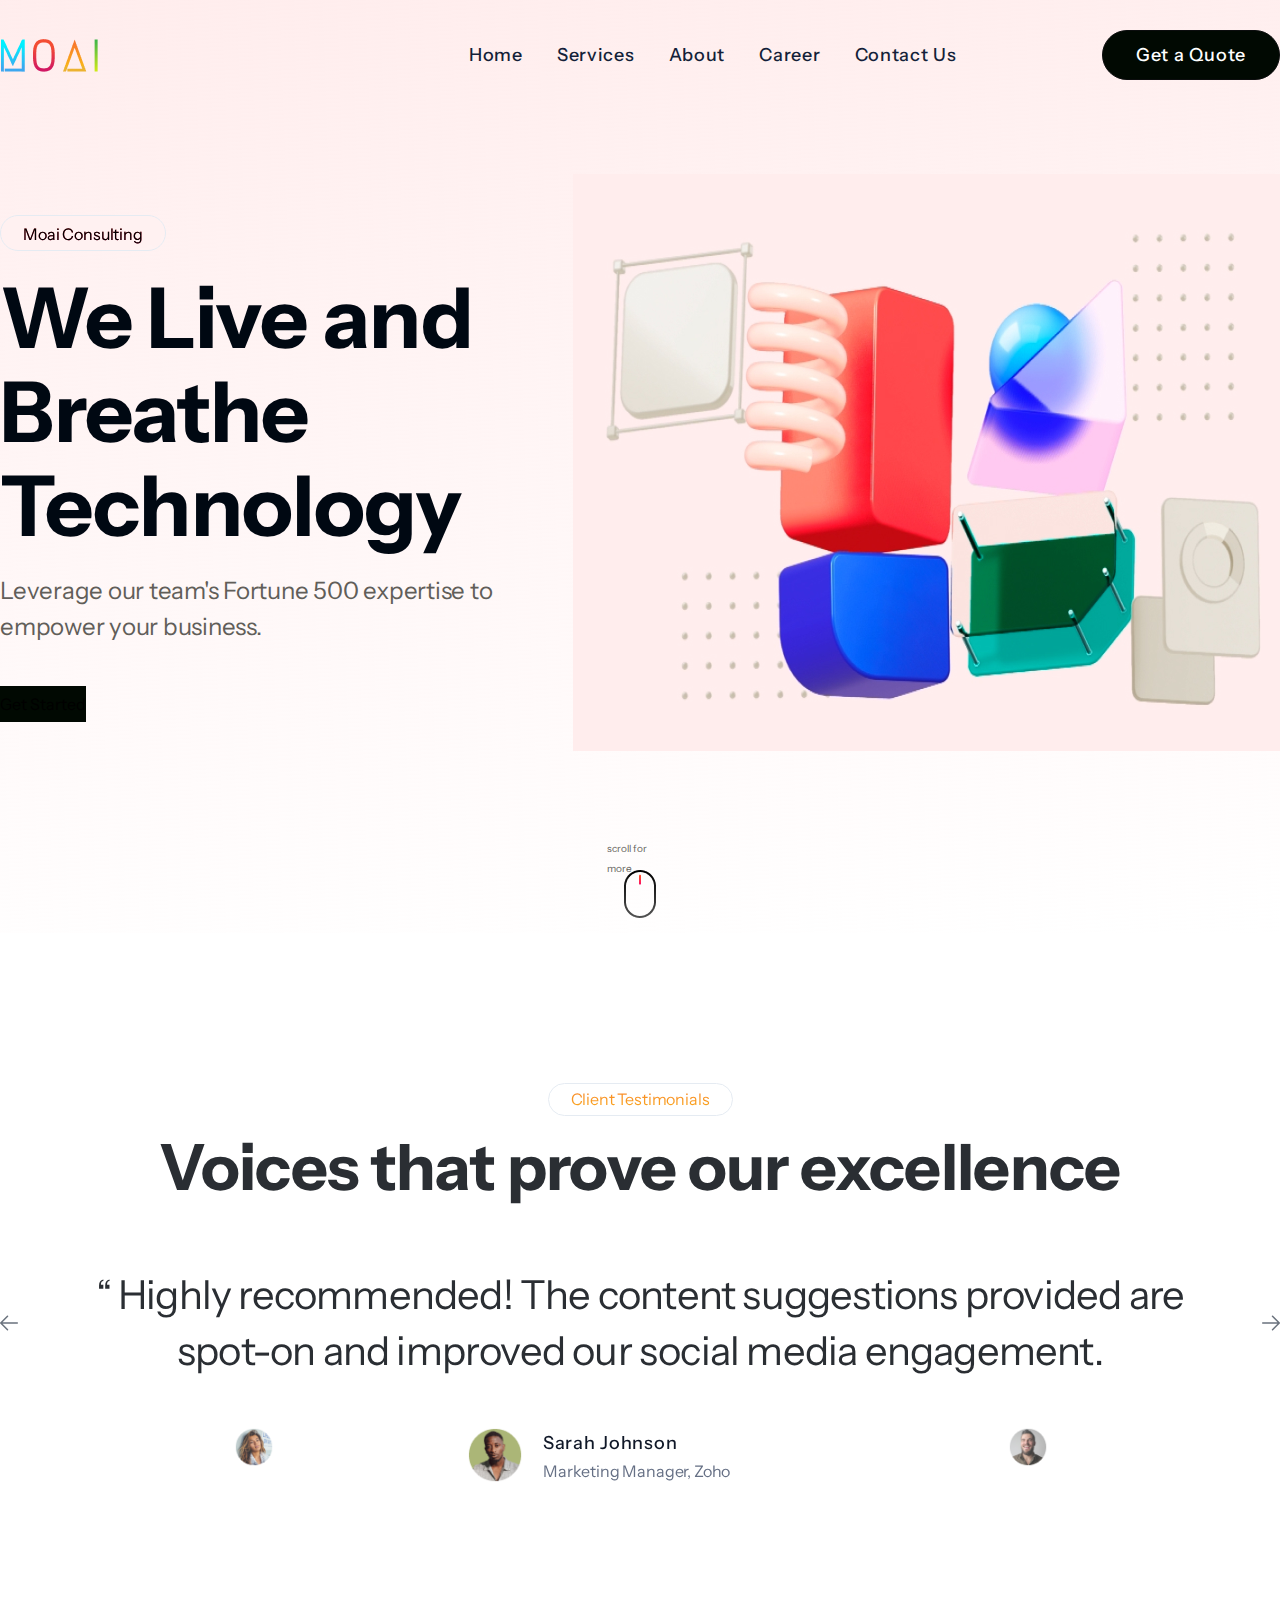
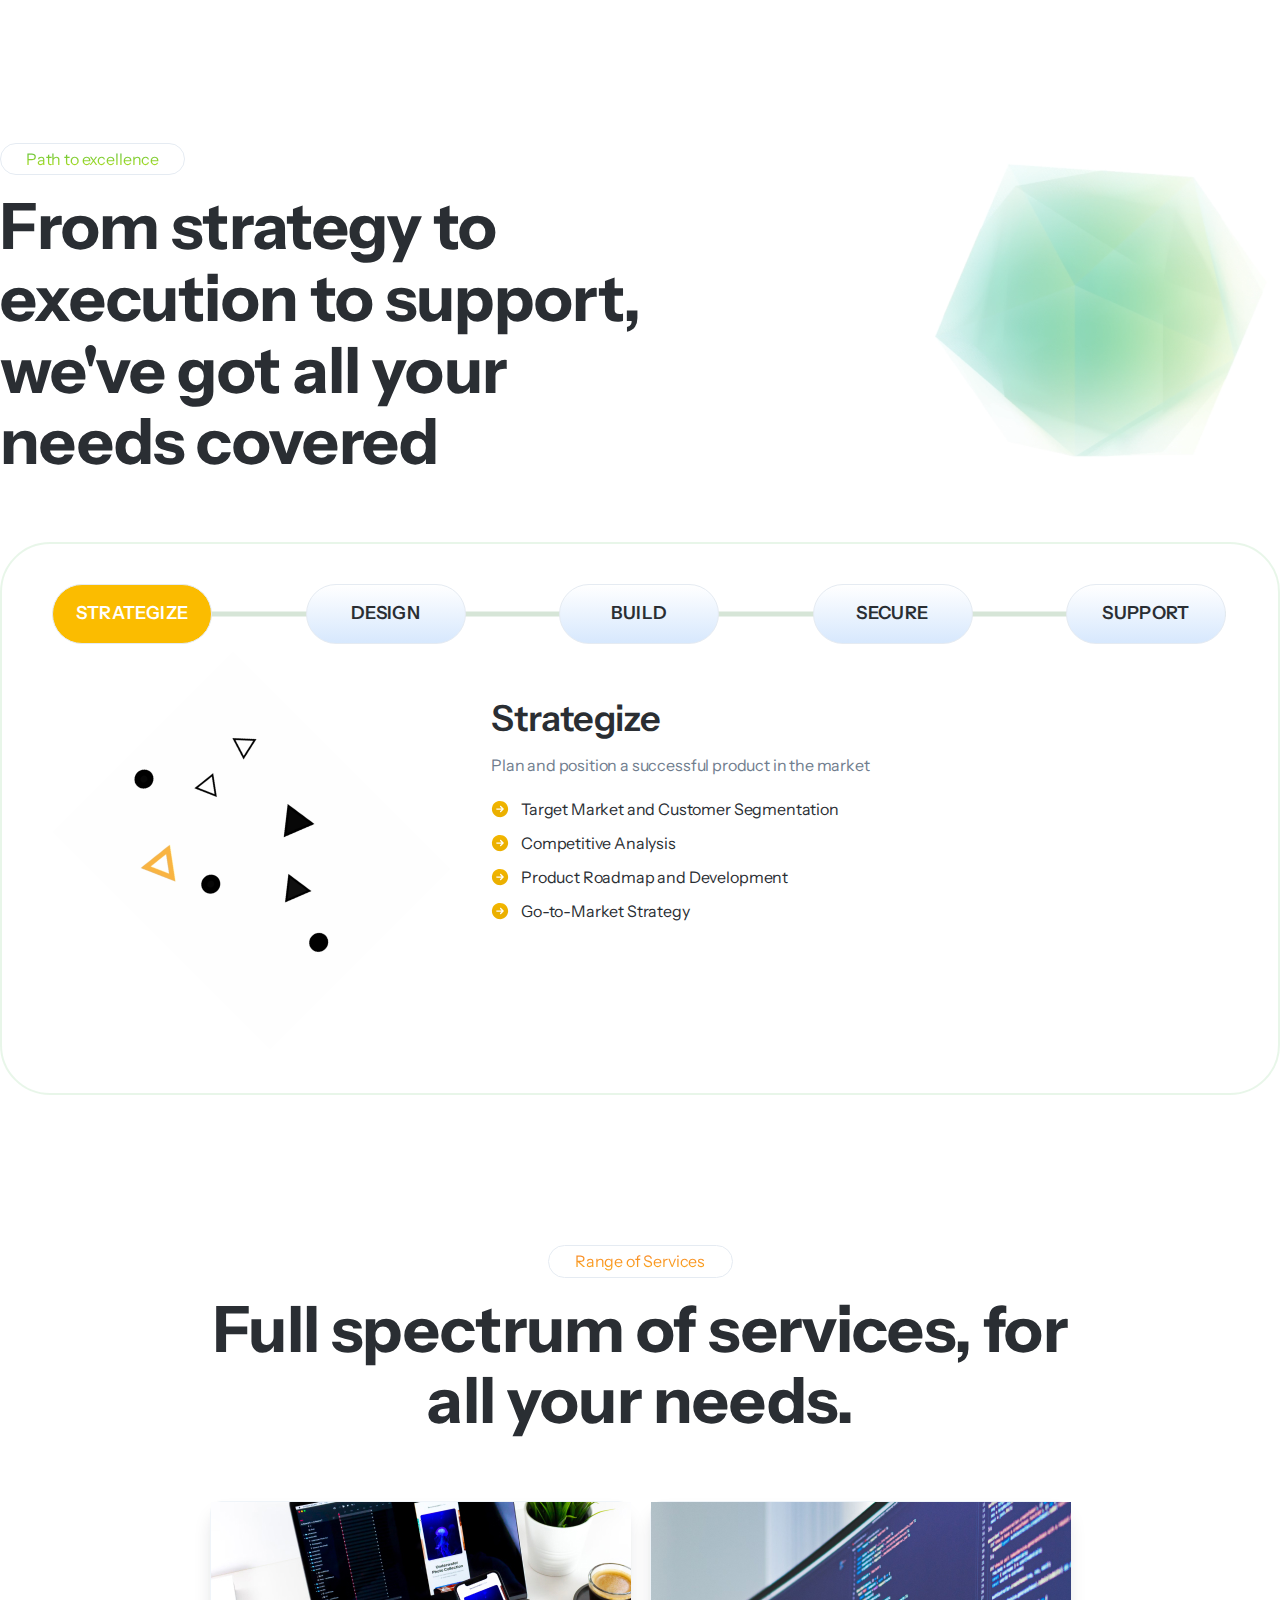
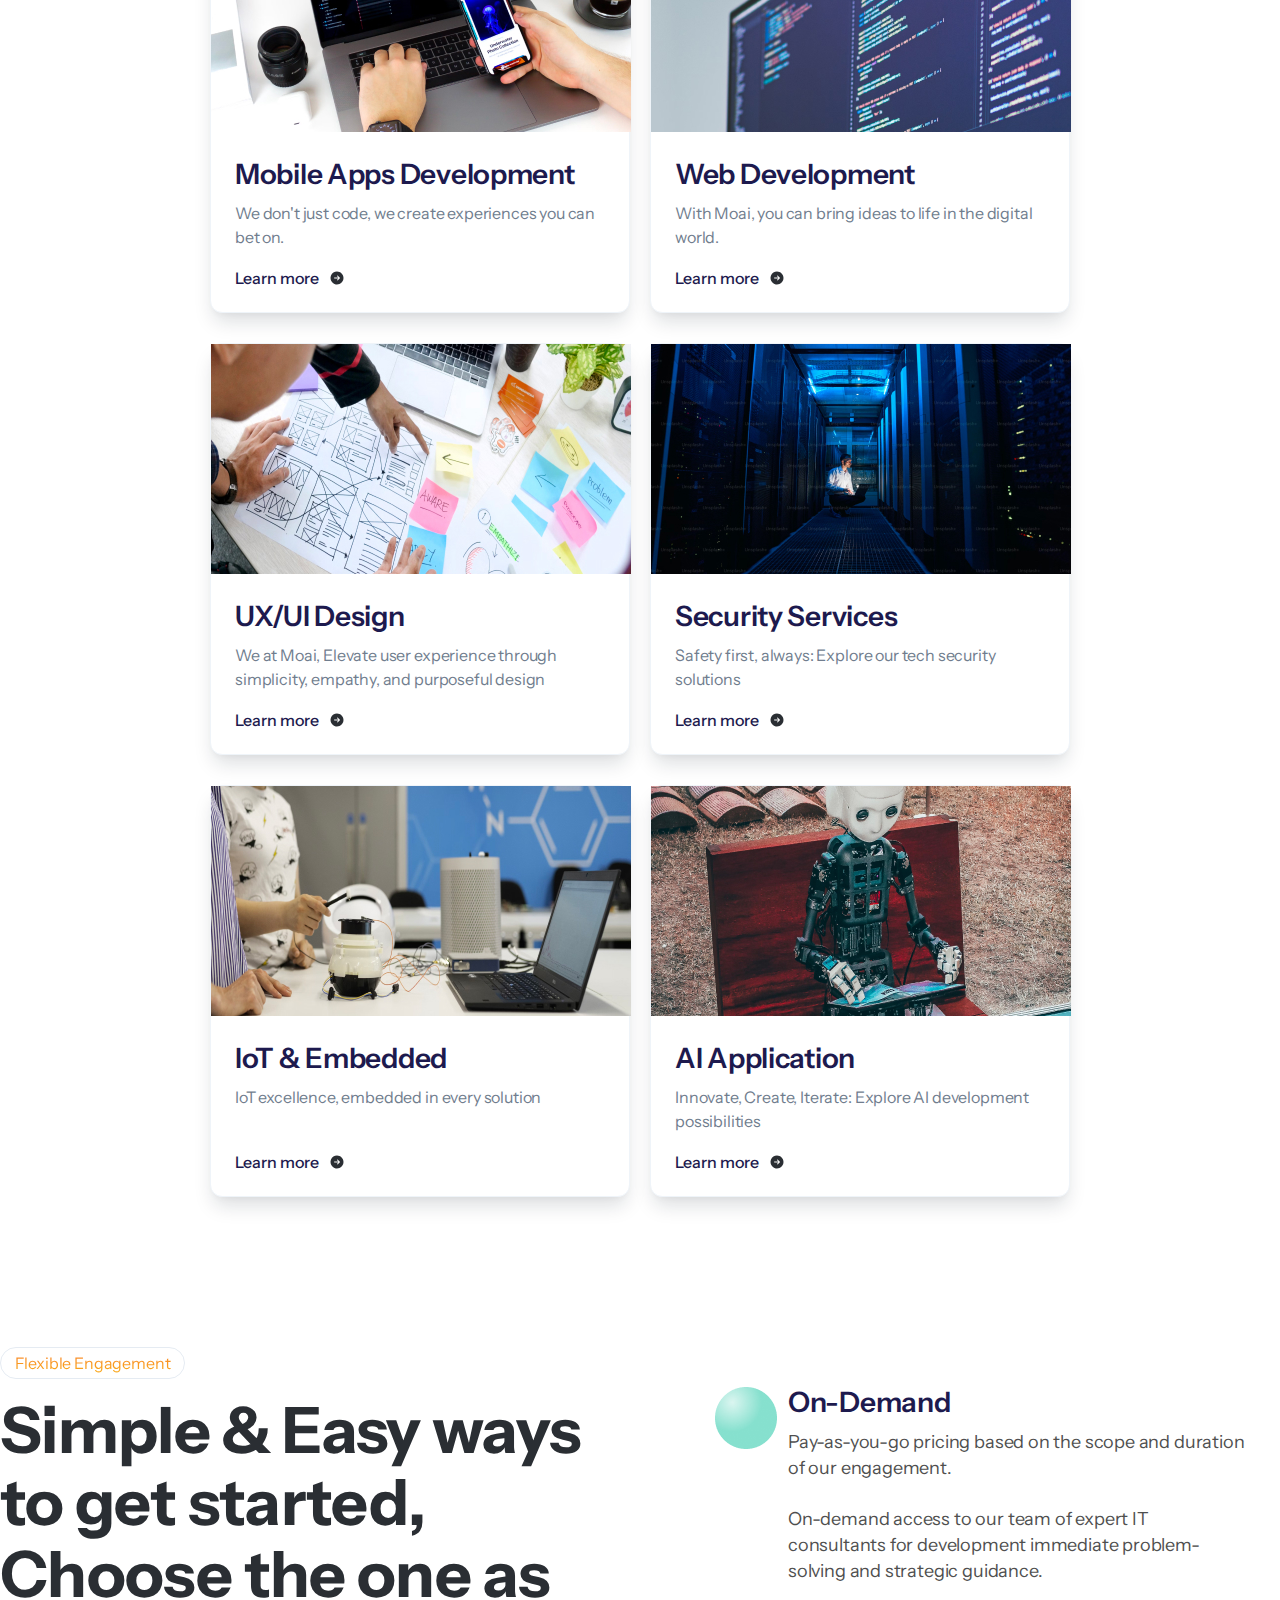
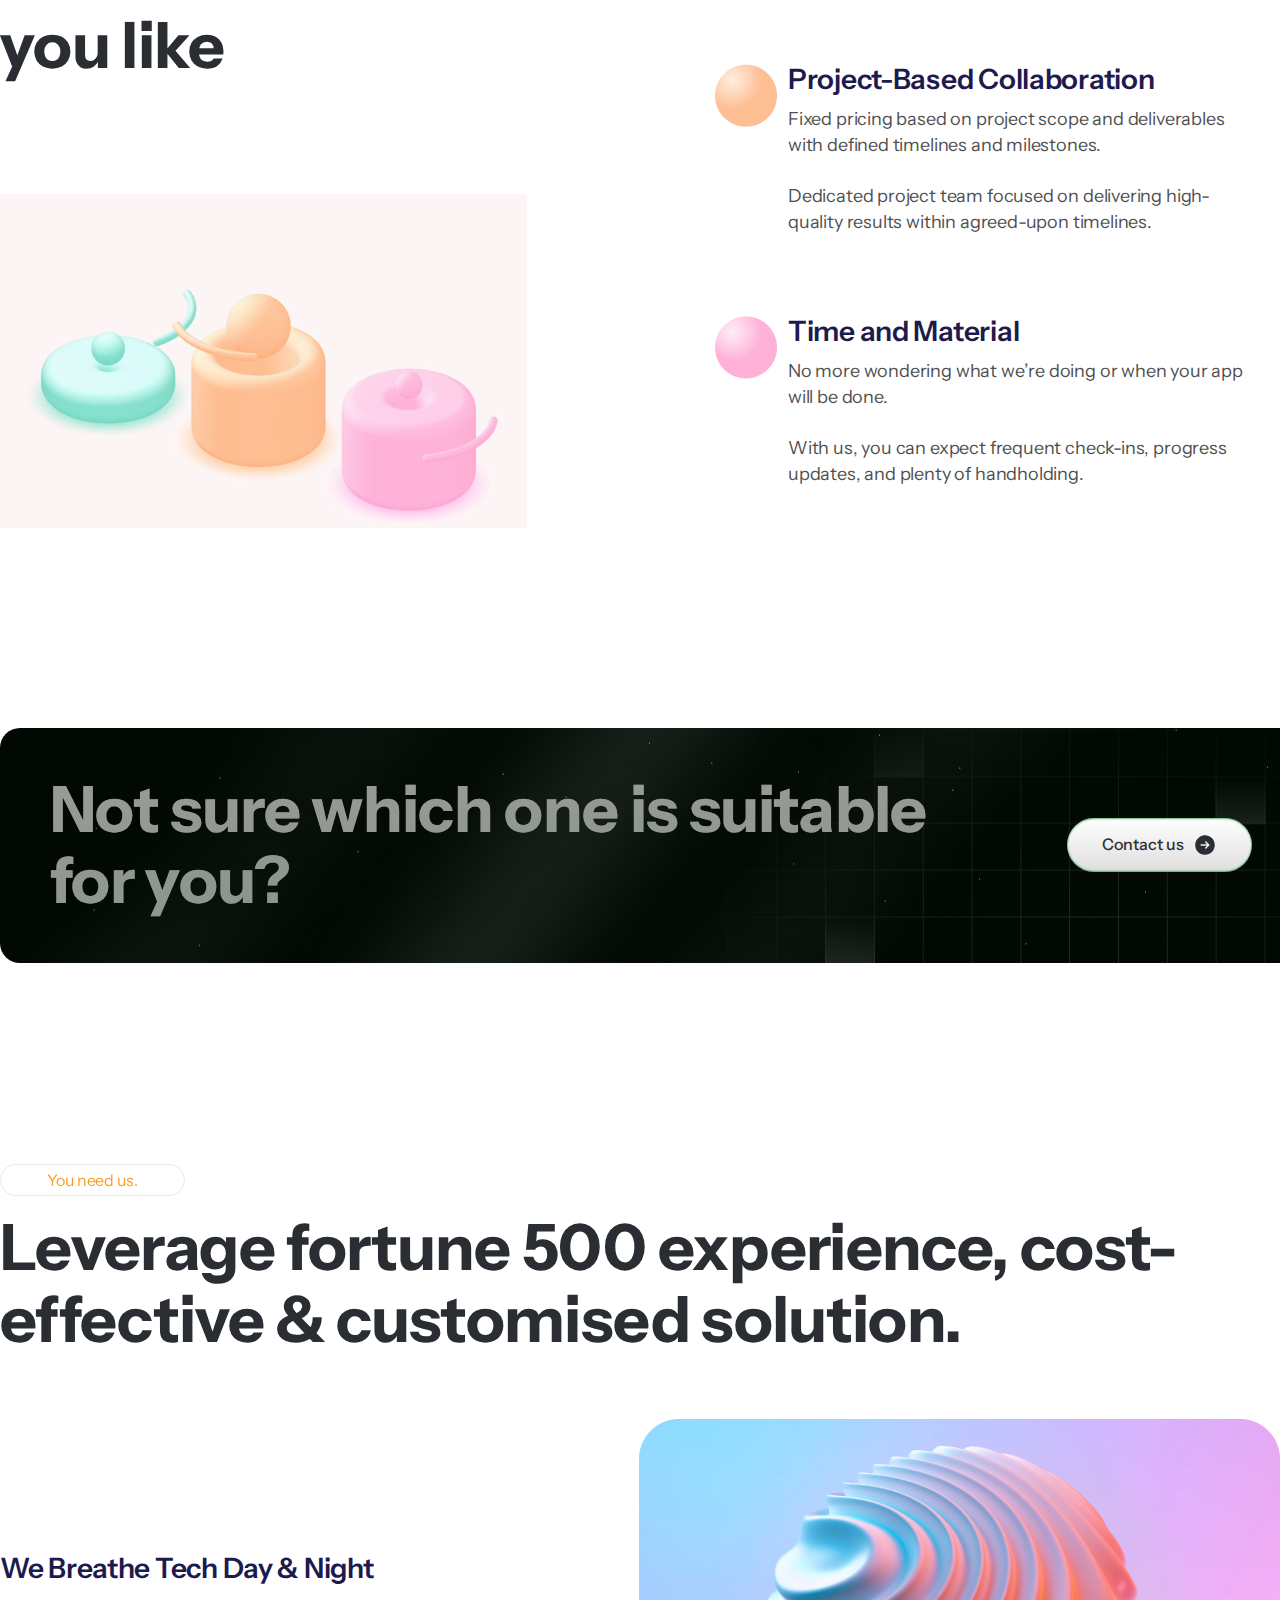
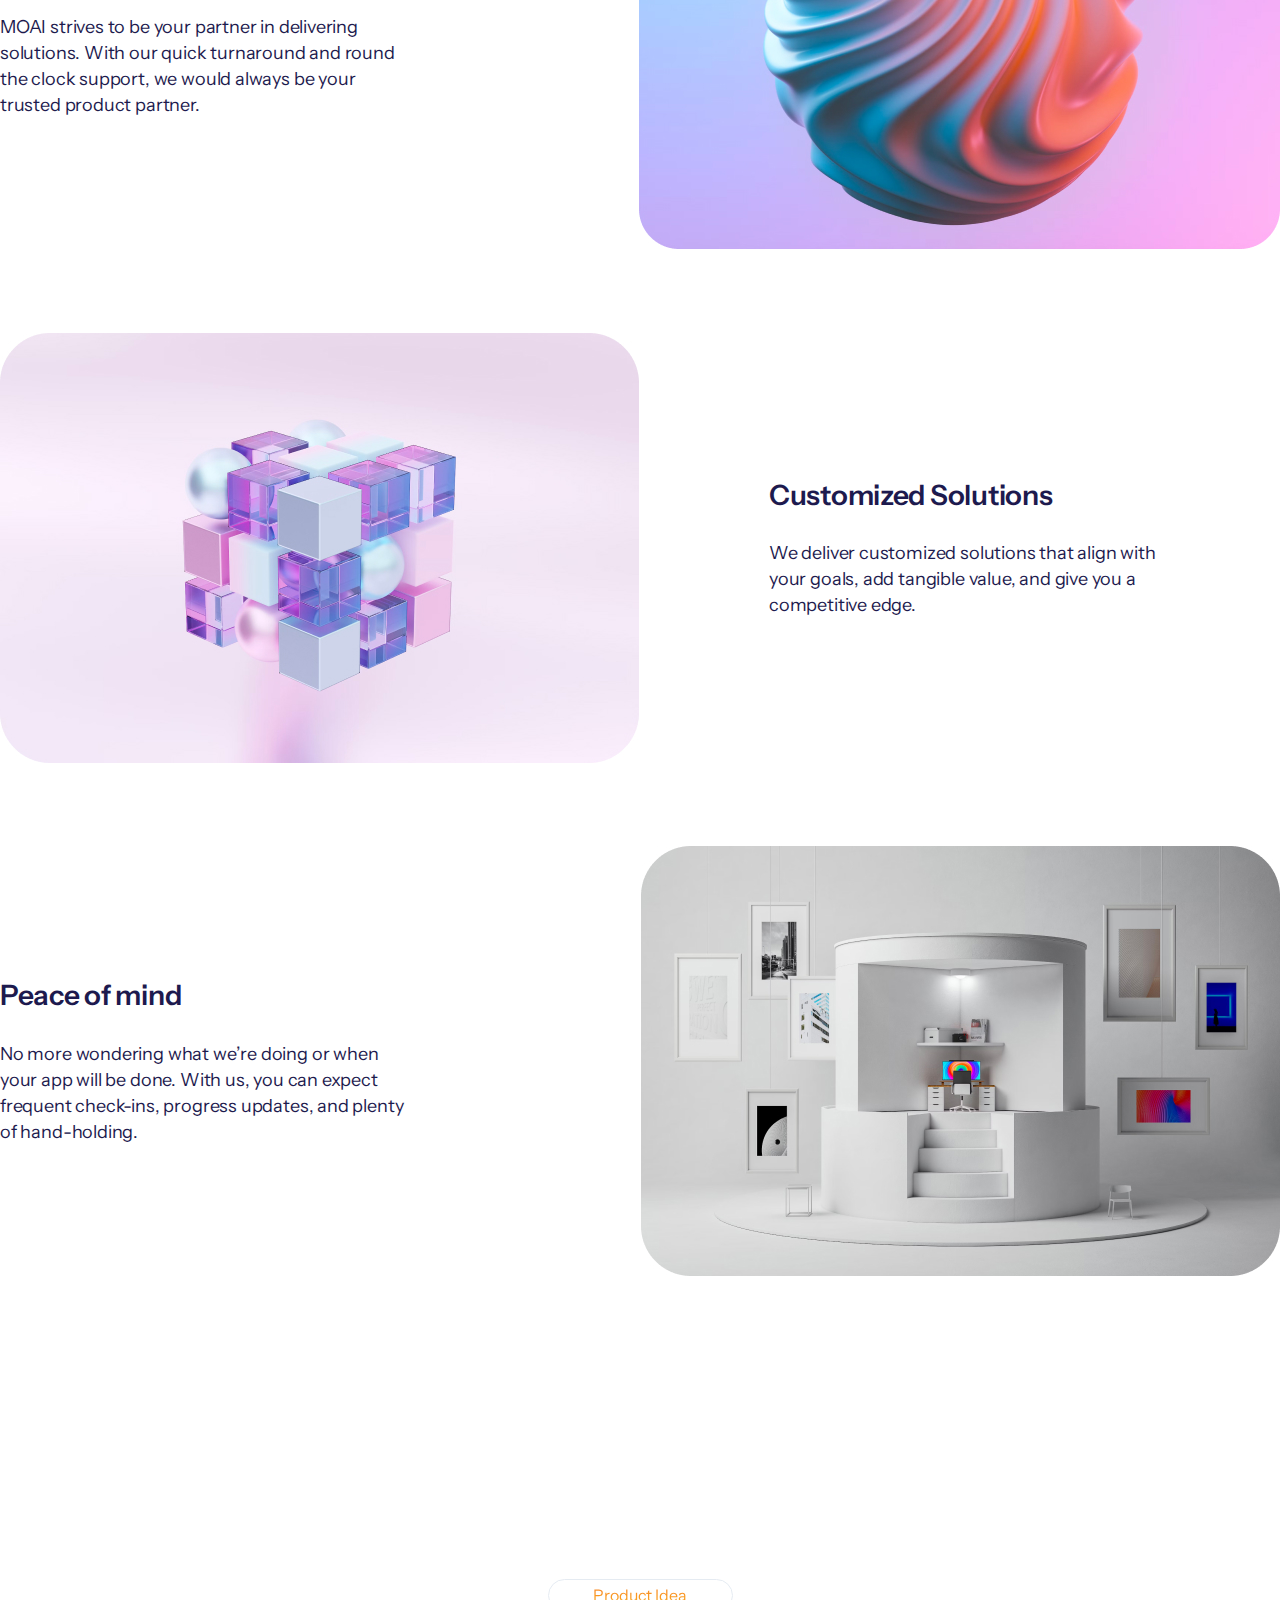
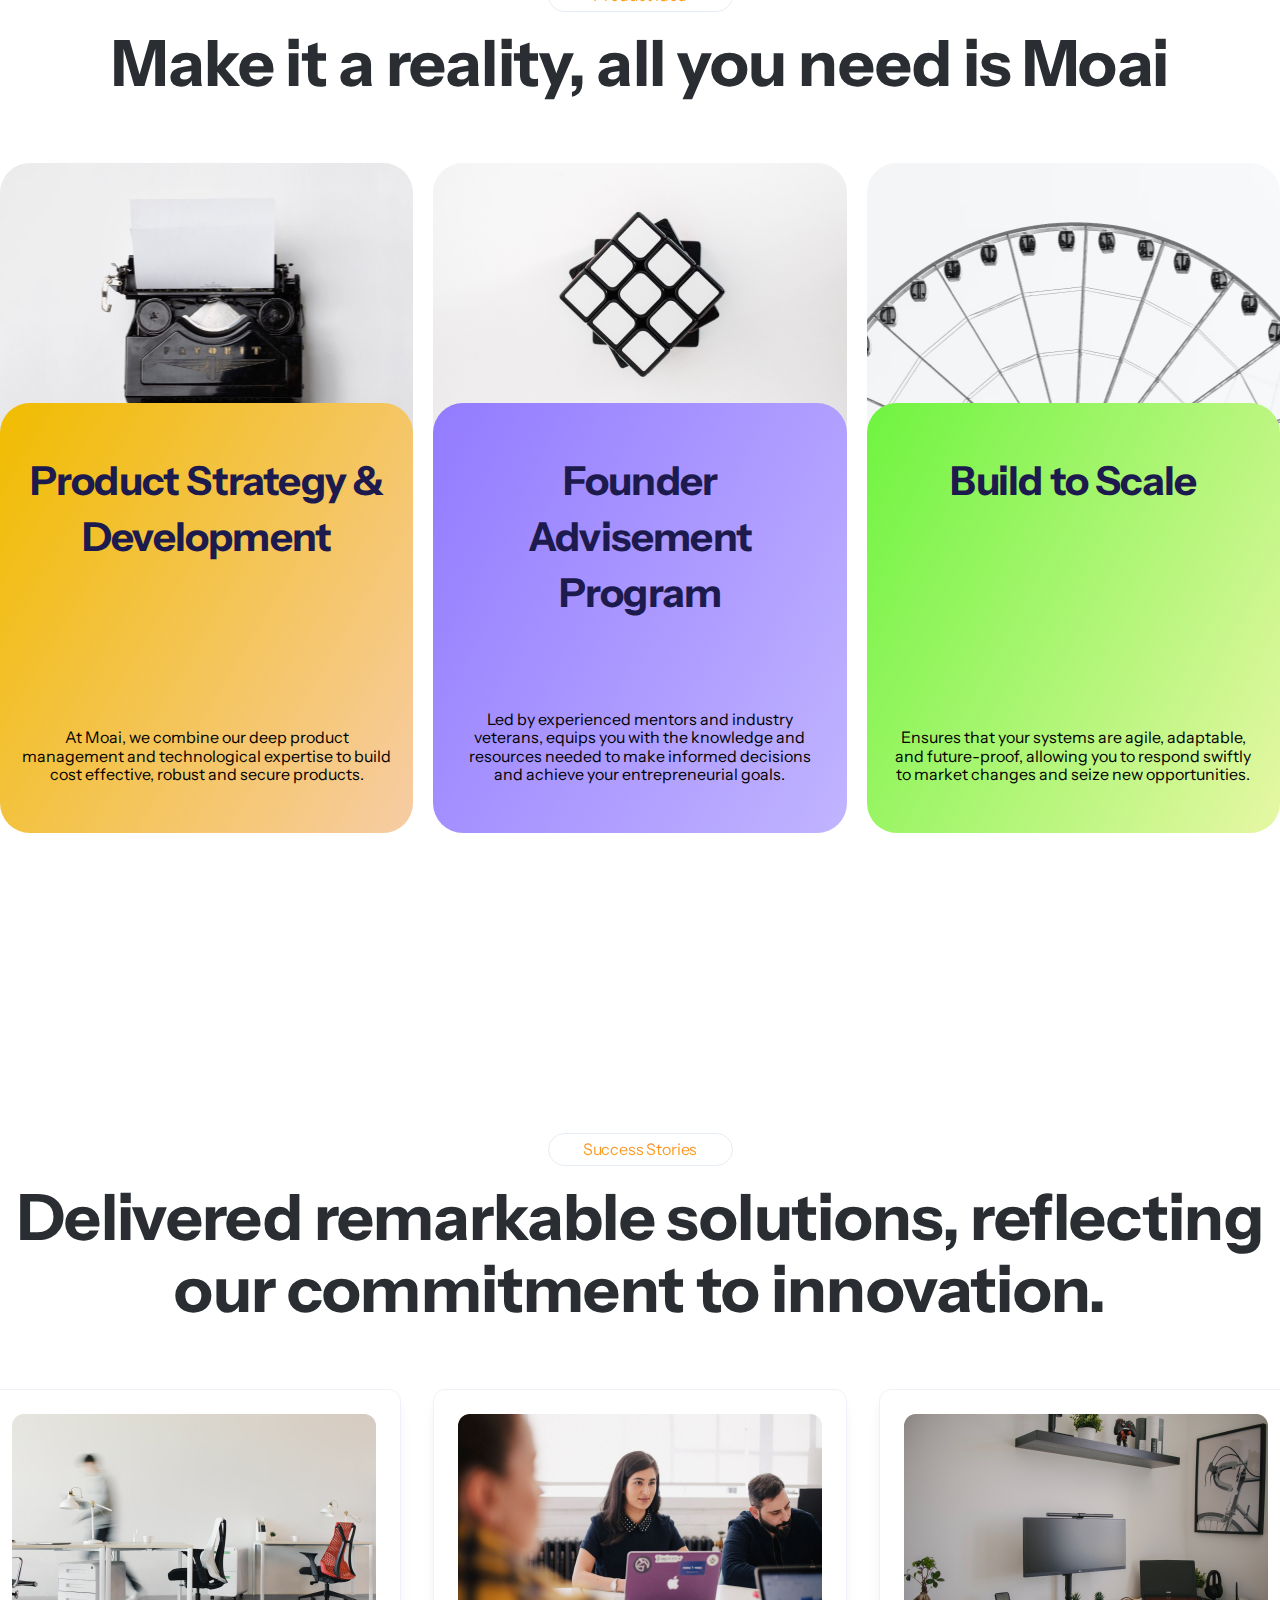
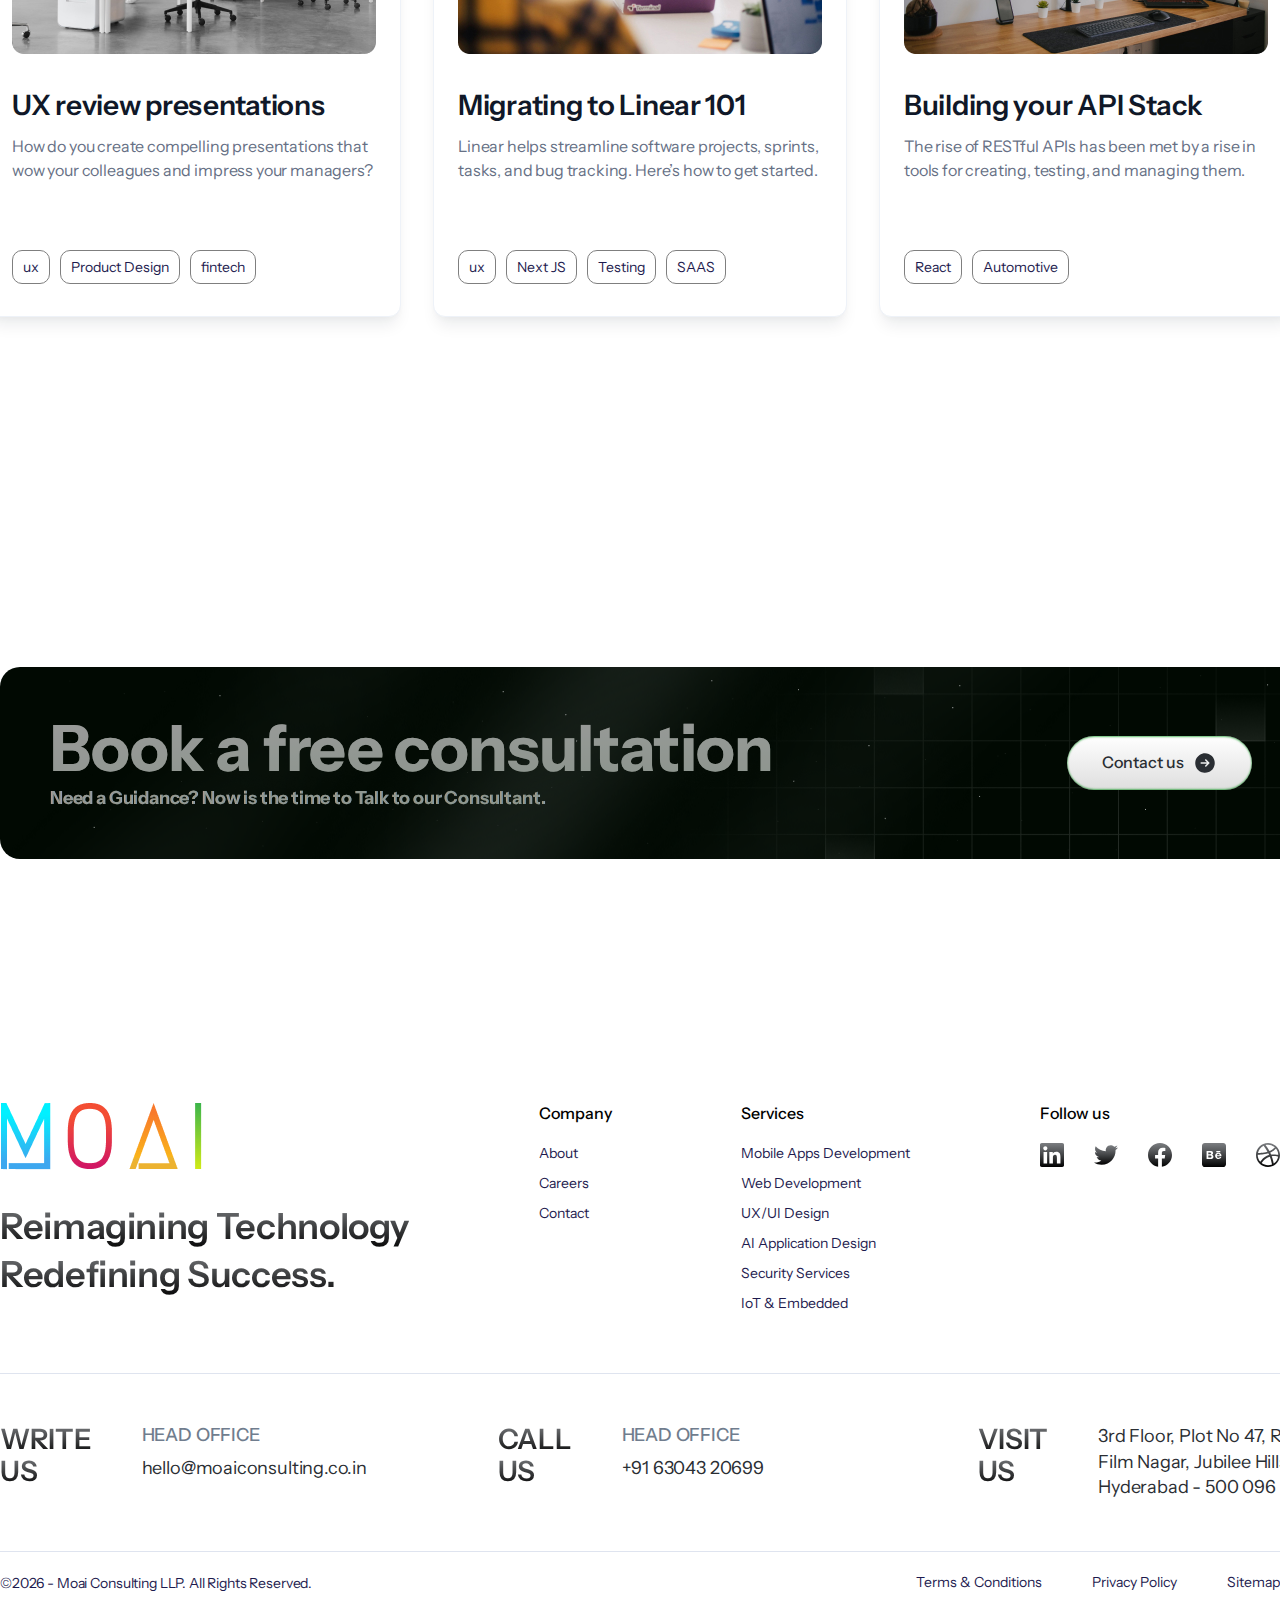
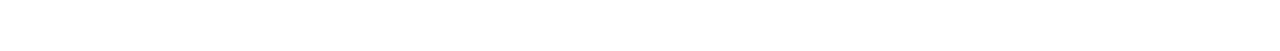
==== commit c0e9663e: "commit" ====
--- a/index.html
+++ b/index.html
@@ -512,6 +512,8 @@
         </div>
     </footer>
 
+    <button class="arrow-up"></button>
+
 
 
     <script src="js/jquery-3.7.1.min.js"></script>
--- a/css/main.min.css
+++ b/css/main.min.css
@@ -1 +1 @@
-@import"https://fonts.googleapis.com/css2?family=Instrument+Sans:wght@400;500;600;700&family=Plus+Jakarta+Sans:wght@400;500;600;700&display=swap";/*! modern-normalize v2.0.0 | MIT License | https://github.com/sindresorhus/modern-normalize */*,::before,::after{box-sizing:border-box}html{font-family:system-ui,"Segoe UI",Roboto,Helvetica,Arial,sans-serif,"Apple Color Emoji","Segoe UI Emoji";line-height:1.15;-webkit-text-size-adjust:100%;-moz-tab-size:4;-o-tab-size:4;tab-size:4}body{margin:0}hr{height:0;color:inherit}abbr[title]{-webkit-text-decoration:underline dotted;text-decoration:underline dotted}b,strong{font-weight:bolder}code,kbd,samp,pre{font-family:ui-monospace,SFMono-Regular,Consolas,"Liberation Mono",Menlo,monospace;font-size:1em}small{font-size:80%}sub,sup{font-size:75%;line-height:0;position:relative;vertical-align:baseline}sub{bottom:-0.25em}sup{top:-0.5em}table{text-indent:0;border-color:inherit}button,input,optgroup,select,textarea{font-family:inherit;font-size:100%;line-height:1.15;margin:0}button,select{text-transform:none}button,[type=button],[type=reset],[type=submit]{-webkit-appearance:button}::-moz-focus-inner{border-style:none;padding:0}:-moz-focusring{outline:1px dotted ButtonText}:-moz-ui-invalid{box-shadow:none}legend{padding:0}progress{vertical-align:baseline}::-webkit-inner-spin-button,::-webkit-outer-spin-button{height:auto}[type=search]{-webkit-appearance:textfield;outline-offset:-2px}::-webkit-search-decoration{-webkit-appearance:none}::-webkit-file-upload-button{-webkit-appearance:button;font:inherit}summary{display:list-item}*{margin:0;padding:0;box-sizing:border-box}ul{list-style:none}a{color:inherit;text-decoration:none}body{font-family:"Instrument Sans",sans-serif;font-size:16px;font-weight:400}.container{max-width:1300px;width:100%;margin:0 auto}.padding-large{padding:150px 0}.subtitle{display:block;width:185px;margin:0 auto 16px;-webkit-backdrop-filter:blur(9px);backdrop-filter:blur(9px);background:linear-gradient(180deg, #fff 0%, #d7e8fd 100%);border:1px solid #e5ebf2;border-radius:18px;padding:6px 0;letter-spacing:-0.01em;text-align:center;background:linear-gradient(180deg, #f8792b 0%, #fab519 99.99%, rgba(236, 178, 47, 0) 100%);background-clip:text;-webkit-background-clip:text;-webkit-text-fill-color:rgba(0,0,0,0)}.title{font-weight:700;font-size:64px;line-height:1.12;letter-spacing:-0.01em;text-align:center;color:#2a2e33;margin-bottom:64px}.header-gradient{background:url(../img/bg-header.png) no-repeat center,linear-gradient(176deg, #ffeded 0%, rgba(255, 237, 237, 0) 100%),linear-gradient(105deg, #fff 0%, rgba(255, 255, 255, 0) 100%)}.p-150{padding:150px 0}.link--black{border:1px solid #0c0d0e;border-radius:32px;padding:8px 0px 8px 23px;width:178px;height:50px;background:url(../img/arrow-services.svg) no-repeat right 20px center,linear-gradient(180deg, #303439 17.71%, #000812 97.4%);display:block;font-weight:500;font-size:18px;line-height:1.78;letter-spacing:.04em;color:#fff}.slick-slider{position:relative;display:block;box-sizing:border-box;-webkit-touch-callout:none;-webkit-user-select:none;-moz-user-select:none;user-select:none;touch-action:pan-y;-webkit-tap-highlight-color:rgba(0,0,0,0)}.slick-list{position:relative;overflow:hidden;display:block;margin:0;padding:0}.slick-list:focus{outline:none}.slick-list.dragging{cursor:pointer;cursor:hand}.slick-slider .slick-track,.slick-slider .slick-list{transform:translate3d(0, 0, 0)}.slick-track{position:relative;left:0;top:0;display:block;margin-left:auto;margin-right:auto}.slick-track:before,.slick-track:after{content:"";display:table}.slick-track:after{clear:both}.slick-loading .slick-track{visibility:hidden}.slick-slide{float:left;height:100%;min-height:1px;display:none}[dir=rtl] .slick-slide{float:right}.slick-slide img{display:block}.slick-slide.slick-loading img{display:none}.slick-slide.dragging img{pointer-events:none}.slick-initialized .slick-slide{display:block}.slick-loading .slick-slide{visibility:hidden}.slick-vertical .slick-slide{display:block;height:auto;border:1px solid rgba(0,0,0,0)}.slick-arrow.slick-hidden{display:none}.header{position:relative}.header-wrapper{display:flex;justify-content:space-between;align-items:center}.header-wrapper-bottom{display:flex;justify-content:space-between;align-items:center;padding:94px 0 179px}.header-fixed{padding-top:30px}.header-logo{width:97px;height:32px}.header .nav{flex:.7;display:flex;justify-content:space-between;align-items:center}.header .menu{display:flex}.header .menu-link{padding:17px;font-weight:500;font-size:18px;line-height:1.78;letter-spacing:.04em;color:#141f39;position:relative}.header .menu-link::after{content:"";width:13px;height:3px;background-color:rgba(0,0,0,0);position:absolute;bottom:8px;left:50%;transform:translateX(-50%);transition:.3s linear}.header .menu-link:hover::after{background-color:#d11763}.header-content{max-width:575px;width:100%}.header-subtitle{border:1px solid #e5ebf2;border-radius:18px;padding:6px 0px;width:166px;height:36px;display:block;text-align:center;-webkit-backdrop-filter:blur(9px);backdrop-filter:blur(9px);background:linear-gradient(180deg, #fff 0%, #d7e8fd 100%);line-height:1.5;letter-spacing:-0.01em;background:linear-gradient(0deg, #d11763 0%, #f34d33 100%);-webkit-background-clip:text;background-clip:text;margin-bottom:20px}.header-title{font-weight:700;font-size:84px;line-height:1.12;letter-spacing:-0.01em;color:#000812;margin-bottom:20px}.header-text{font-size:24px;line-height:1.5;letter-spacing:-0.01em;color:#615e59;margin-bottom:50px}.header .link-scrolle{display:block;width:66px;height:79px;background:url(../img/btn.png) no-repeat bottom center;font-size:10px;color:#615e59;line-height:2;position:absolute;left:50%;transform:translateX(-50%);bottom:15px;transition:.3s linear}.header .link-scrolle:hover{background:url(../img/btn-black.png) no-repeat bottom center}.testimonials{padding:150px 0 220px}.testimonials-slider{margin-bottom:48px}.testimonials .slider-text{text-align:center}.testimonials p{font-size:40px;line-height:1.4;letter-spacing:-0.02em;text-align:center;color:#2a2e33;max-width:1140px;width:100%;margin:0 auto}.testimonials .slick-btn{position:absolute;top:50%;transform:translateY(-50%) rotate(180deg);z-index:2}.testimonials .slick-btn.next{right:0}.testimonials .slick-btn.prev{left:0}.testimonials .avatar{opacity:.8;transition:.3s linear;position:relative}.testimonials .avatar img{width:40px;height:40px;transition:.3s linear;position:absolute;left:50%;transform:translateX(-50%)}.testimonials .avatar span{overflow:hidden;width:0;display:block}.testimonials .slick-slide{margin:0 20px}.testimonials .slick-center .avatar{opacity:1;width:260px;padding-left:76px}.testimonials .slick-center .avatar img{width:56px;height:56px;left:0;transform:translateX(0)}.testimonials .slick-center .avatar span{width:auto}.testimonials .slick-center .avatar-title{font-weight:500;font-size:18px;line-height:1.78;letter-spacing:.04em;color:#101828}.testimonials .slick-center .avatar-job{font-size:16px;line-height:1.5;letter-spacing:-0.01em;color:#667085}.strategize-subtitle{margin:0 0 16px;background:linear-gradient(180deg, #3db54a 0%, #d0ea16 100%);background-clip:text;-webkit-background-clip:text;-webkit-text-fill-color:rgba(0,0,0,0)}.strategize-title{max-width:641px;width:100%;text-align:left}.strategize .inner-top{background:url(../img/cube.png) no-repeat right top;margin-bottom:50px}.strategize .quise{border-radius:50px;border:2px solid rgba(68,184,72,.12);padding:40px 52px 40px 50px}.strategize .quise-list{display:flex;justify-content:space-between;position:relative}.strategize .quise-list::after{content:"";position:absolute;top:50%;left:0;width:100%;height:5px;background:#d6e5d7;transform:translateY(-50%);z-index:0}.strategize .quise-item{border:1.5px solid #e5ebf2;border-radius:40px;width:160px;height:60px;background:linear-gradient(180deg, #fff 0%, #d7e8fd 100%);display:flex;justify-content:center;align-items:center;font-weight:600;font-size:18px;line-height:3.1;letter-spacing:.02em;text-transform:uppercase;color:#2a2e33;position:relative;z-index:2;cursor:pointer}.strategize .quise-item.active{background:#fbbc00;color:#fff}.strategize .quise-wrapper{display:flex;align-items:flex-start;gap:42px;margin-top:7px}.strategize .quise-img{max-width:397px;width:100%}.strategize .quise-content{max-width:422px;width:100%;padding-top:44px}.strategize .quise-content-title{font-weight:600;font-size:36px;line-height:1.33;letter-spacing:-0.01em;color:#2a2e33;display:block;margin-bottom:10px}.strategize .quise-content-text{font-weight:400;font-size:16px;line-height:1.5;letter-spacing:-0.01em;color:#707d8e;display:block;margin-bottom:20px}.strategize .quise-content-item{font-weight:400;font-size:16px;line-height:1.5;letter-spacing:-0.01em;color:#2a2e33;padding-left:30px;margin-bottom:10px;background:url(../img/arrow-item.svg) no-repeat left center}.strategize .quise-content-item:last-child{margin-bottom:0}.services{padding:150px 0}.services-title{max-width:904px;width:100%;margin:0 auto 64px}.services-projects{display:flex;flex-wrap:wrap;justify-content:center;gap:30px 20px;row-gap:30px;-moz-column-gap:20px;column-gap:20px}.services .project{max-width:420px;width:100%;height:412px;position:relative;box-shadow:0 4px 6px -2px rgba(16,24,40,.03),0 12px 20px -4px rgba(16,24,40,.15);background:#fff;border:1px solid #eff4f9;border-radius:12px}.services .project div{padding:24px}.services .project h3{font-weight:600;font-size:28px;line-height:1.14;letter-spacing:-0.01em;color:#1d1a4e;margin-bottom:10px}.services .project p{line-height:1.5;letter-spacing:-0.01em;color:#707d8e;margin-bottom:20px}.services .project a{position:absolute;left:24px;bottom:24px;width:109px;height:20px;font-weight:500;font-size:16px;line-height:1.25;color:#1d1a4e;display:block;background:url(../img/circle-arrow-right.svg) no-repeat right center}.strategy-wrapper{display:flex;gap:40px;margin-bottom:150px}.strategy-content{max-width:640px;width:100%;background:url(../img/mix.jpg) no-repeat left bottom}.strategy-subtitle{margin:0 auto 16px 0}.strategy-title{text-align:left}.strategy-list{max-width:605px;width:100%}.strategy-info{padding:40px 30px 40px 113px;background-repeat:no-repeat;background-position:40px 40px;transition:.3s linear}.strategy-info:hover{box-shadow:0 0 30px 0 rgba(0,0,0,.06);background-color:rgba(255,255,255,0)}.strategy-info:first-child{background-image:url(../img/blue.png)}.strategy-info:nth-child(2){background-image:url(../img/orange.png)}.strategy-info:last-child{background-image:url(../img/pink.png)}.strategy-info h4{font-weight:600;font-size:28px;line-height:1.14;letter-spacing:-0.01em;color:#1d1a4e;margin-bottom:11px}.strategy-info p{font-size:18px;line-height:1.44;letter-spacing:-0.01em;color:#4f4f4f}.strategy-info p:first-of-type{margin-bottom:25px}.strategy-wrapper{display:flex;gap:40px;margin-bottom:150px}.strategy-content{max-width:640px;width:100%;background:url(../img/mix.jpg) no-repeat left bottom}.strategy-subtitle{margin:0 auto 16px 0}.strategy-title{text-align:left}.strategy-list{max-width:605px;width:100%}.strategy-info{padding:40px 30px 40px 113px;background-repeat:no-repeat;background-position:40px 40px;transition:.3s linear}.strategy-info:hover{box-shadow:0 0 30px 0 rgba(0,0,0,.06);background-color:rgba(255,255,255,0)}.strategy-info:first-child{background-image:url(../img/blue.png)}.strategy-info:nth-child(2){background-image:url(../img/orange.png)}.strategy-info:last-child{background-image:url(../img/pink.png)}.strategy-info h4{font-weight:600;font-size:28px;line-height:1.14;letter-spacing:-0.01em;color:#1d1a4e;margin-bottom:11px}.strategy-info p{font-size:18px;line-height:1.44;letter-spacing:-0.01em;color:#4f4f4f}.strategy-info p:first-of-type{margin-bottom:25px}.not-sure__wrapper{display:flex;padding:46px 48px 46px 50px;background:#010902 url(../img/bg-sure.png) no-repeat center;gap:50px;border-radius:20px;align-items:center}.not-sure .container{padding:50px 0px;width:1300px;height:336px}.not-sure h2{font-weight:700;font-size:64px;line-height:1.12;letter-spacing:-0.01em;color:#dff0e1;background-image:radial-gradient(123.44% 123.44% at 56.63% 100%, rgb(223, 240, 225) 6.77%, rgb(255, 255, 255) 100%);background-clip:text;-webkit-background-clip:text;-webkit-text-fill-color:rgba(0,0,0,.39);width:967px}.not-sure h2 span{font-size:18px;line-height:1.6;letter-spacing:-0.01em;color:#fff;display:block}.not-sure__link{font-weight:500;line-height:normal;color:#2a2e33;border-radius:32px;padding:16px 0 16px 35px;width:185px;height:54px;box-shadow:inset 0 1px 2px 0 rgba(2,147,22,.6196078431),inset 0 -1px 2px 0 rgba(2,147,22,.6196078431);background:url(../img/arrow-contact.svg) no-repeat right 35px center,linear-gradient(180deg, #fff 0%, #dedede 100%)}.experience{padding:150px 0}.experience-subtitle{margin:0 0 16px}.experience-title{text-align:left}.experience-content{display:flex;align-items:center;gap:50px}.experience-content:nth-of-type(odd){flex-direction:row-reverse;margin:80px 0}.experience-content:nth-of-type(odd) .content{padding-left:80px}.experience-content p{margin-top:30px;width:100%;max-width:418px;font-size:18px;line-height:1.44;letter-spacing:-0.01em;color:#1d1a4e}.experience .content{max-width:629px;width:100%}.experience .content h3{font-family:"Instrument Sans",sans-serif;font-size:28px;font-weight:600;line-height:1.14;letter-spacing:-0.01em;color:#1d1a4e}.experience .content figure{max-width:640px;width:100%}.productIdea-wrapper{display:flex;gap:20px}.productIdea-idea{height:670px;max-width:420px;width:100%;border-radius:30px;padding-top:240px;transition:.3s linear;cursor:pointer}.productIdea-idea:hover{box-shadow:7px 9px 10px 4px rgba(0,0,0,.4705882353);transform:scale(1.02)}.productIdea-content{position:relative;padding:50px 24px 0}.productIdea-content .title{display:block;text-align:center;font-size:40px;line-height:1.4;letter-spacing:-0.02em;color:#1d1a4e}.productIdea-content .text{position:absolute;bottom:50px;text-align:center;left:50%;transform:translateX(-50%);width:372px}.productIdea .product{background:url(../img/type-mashin.jpg) no-repeat center top}.productIdea .product .productIdea-content{background:linear-gradient(121deg, #f1bc00 0%, #f7cca4 100%);border-radius:30px;height:430px}.productIdea .faunder{background:url(../img/rectangle.jpg) no-repeat center top}.productIdea .faunder .productIdea-content{background:linear-gradient(118deg, #937bff 0%, #c1b4ff 100%);border-radius:30px;height:430px}.productIdea .scale{background:url(../img/scale.jpg) no-repeat center top}.productIdea .scale .productIdea-content{background:linear-gradient(118deg, #6ff440 0%, #e6f7a4 100%);border-radius:30px;height:430px}.delivered-wrapper{display:flex;gap:32px;justify-content:center}.delivered-idea{border:1px solid #eef2f8;border-radius:12px;padding:24px 24px 32px 24px;box-shadow:0 4px 6px -2px rgba(16,24,40,.03),0 12px 16px -4px rgba(16,24,40,.08);background:#fff}.delivered-idea .title{font-weight:600;font-size:28px;line-height:1.14;letter-spacing:-0.01em;color:#101828;margin:32px 0 12px;display:block;text-align:left}.delivered-idea .text{line-height:1.5;letter-spacing:-0.01em;color:#667085;margin-bottom:68px}.delivered-idea .tabs{display:flex;gap:10px}.delivered-idea .tabs li{font-size:14px;line-height:1.43;color:#1d1a4e;border-radius:10px;padding:6px 10px;border:1px solid #7f7f7f}.service-subtitle{width:234px;line-height:1.5;background:linear-gradient(180deg, #3db54a 0%, #d0ea16 100%);background-clip:text;-webkit-background-clip:text;-webkit-text-fill-color:rgba(0,0,0,0)}.service>.container{padding-bottom:100px}.service-content{display:flex;gap:40px;align-items:center}.service-content:nth-child(even){flex-direction:row-reverse;margin-bottom:250px}.service-content:nth-child(even):not(:first-child){margin-top:250px}.service-content .content{max-width:630px;width:100%;padding:51px 99px 51px 40px}.service-content .content h3{font-weight:600;font-size:28px;line-height:1.14;color:#1d1a4e}.service-content .content p{font-size:40px;line-height:1.4;color:#707d8e;margin:15px 0 50px}.service-content .tab-pils{display:flex;flex-wrap:wrap;align-items:center;gap:10px;margin-bottom:50px}.service-content .tab-pils li{font-size:14px;line-height:143%;color:#000;border:1px solid #e0e0e0;border-radius:100px;padding:10px 20px}.service-content figure{padding-right:54px;max-width:630px;width:100%}.footer-top{display:flex;justify-content:space-between;padding-bottom:50px}.footer .logo figure{width:200px;margin-bottom:30px}.footer .logo span{display:block;font-weight:600;font-size:36px;line-height:1.33;letter-spacing:-0.01em;background:linear-gradient(180deg, rgba(42, 46, 51, 0.62) 0%, #000 100%);background-clip:text;-webkit-background-clip:text;-webkit-text-fill-color:rgba(0,0,0,0)}.footer-title{font-weight:500;line-height:1.25;color:#000;display:block;margin-bottom:20px}.footer-menu a{font-size:14px;line-height:1.43;color:#1d1a4e}.footer-menu li:not(last-child){margin-bottom:10px}.footer-social{display:flex;gap:30px}.footer-middle{display:flex;justify-content:space-between;padding:50px 0;gap:80px;border-bottom:1px solid #dfe4ef;border-top:1px solid #dfe4ef}.footer-middle .block{display:flex;gap:50px}.footer-info span{display:block;margin-bottom:0px;font-weight:600;font-size:28px;line-height:1.14;letter-spacing:-0.01em;background:linear-gradient(180deg, rgba(42, 46, 51, 0.62) 0%, #000 100%);background-clip:text;-webkit-background-clip:text;-webkit-text-fill-color:rgba(0,0,0,0)}.footer-subtitle{color:#707d8e;font-weight:500;line-height:1.25;margin-bottom:10px}.footer-head{width:276px;font-size:18px;line-height:1.44;letter-spacing:-0.01em;color:#2a2e33;font-style:normal}.footer-head a{font-size:18px;line-height:1.44;letter-spacing:-0.01em;color:#2a2e33}.footer-bottom{display:flex;padding:20px 0 55px;justify-content:space-between;gap:50px}.footer-bottom .copyright{font-size:14px;line-height:1.71;letter-spacing:-0.01em;color:#1d1a4e}.footer-bottom .footer-menu{display:flex;gap:50px;font-size:14px;line-height:1.43;color:#1d1a4e}.footer-bottom .footer-menu li{margin-bottom:0}/*# sourceMappingURL=main.min.css.map */+@import"https://fonts.googleapis.com/css2?family=Instrument+Sans:wght@400;500;600;700&family=Plus+Jakarta+Sans:wght@400;500;600;700&display=swap";/*! modern-normalize v2.0.0 | MIT License | https://github.com/sindresorhus/modern-normalize */*,::before,::after{box-sizing:border-box}html{font-family:system-ui,"Segoe UI",Roboto,Helvetica,Arial,sans-serif,"Apple Color Emoji","Segoe UI Emoji";line-height:1.15;-webkit-text-size-adjust:100%;-moz-tab-size:4;-o-tab-size:4;tab-size:4}body{margin:0}hr{height:0;color:inherit}abbr[title]{-webkit-text-decoration:underline dotted;text-decoration:underline dotted}b,strong{font-weight:bolder}code,kbd,samp,pre{font-family:ui-monospace,SFMono-Regular,Consolas,"Liberation Mono",Menlo,monospace;font-size:1em}small{font-size:80%}sub,sup{font-size:75%;line-height:0;position:relative;vertical-align:baseline}sub{bottom:-0.25em}sup{top:-0.5em}table{text-indent:0;border-color:inherit}button,input,optgroup,select,textarea{font-family:inherit;font-size:100%;line-height:1.15;margin:0}button,select{text-transform:none}button,[type=button],[type=reset],[type=submit]{-webkit-appearance:button}::-moz-focus-inner{border-style:none;padding:0}:-moz-focusring{outline:1px dotted ButtonText}:-moz-ui-invalid{box-shadow:none}legend{padding:0}progress{vertical-align:baseline}::-webkit-inner-spin-button,::-webkit-outer-spin-button{height:auto}[type=search]{-webkit-appearance:textfield;outline-offset:-2px}::-webkit-search-decoration{-webkit-appearance:none}::-webkit-file-upload-button{-webkit-appearance:button;font:inherit}summary{display:list-item}*{margin:0;padding:0;box-sizing:border-box}ul{list-style:none}a{color:inherit;text-decoration:none}html,body{scroll-behavior:smooth}body{font-family:"Instrument Sans",sans-serif;font-size:16px;font-weight:400}.container{max-width:1300px;width:100%;margin:0 auto}.padding-large{padding:150px 0}.subtitle{display:block;width:185px;margin:0 auto 16px;-webkit-backdrop-filter:blur(9px);backdrop-filter:blur(9px);background:linear-gradient(180deg, #fff 0%, #d7e8fd 100%);border:1px solid #e5ebf2;border-radius:18px;padding:6px 0;letter-spacing:-0.01em;text-align:center;background:linear-gradient(180deg, #f8792b 0%, #fab519 99.99%, rgba(236, 178, 47, 0) 100%);background-clip:text;-webkit-background-clip:text;-webkit-text-fill-color:rgba(0,0,0,0)}.title{font-weight:700;font-size:64px;line-height:1.12;letter-spacing:-0.01em;text-align:center;color:#2a2e33;margin-bottom:64px}.header-gradient{background:url(../img/bg-header.png) no-repeat center,linear-gradient(176deg, #ffeded 0%, rgba(255, 237, 237, 0) 100%),linear-gradient(105deg, #fff 0%, rgba(255, 255, 255, 0) 100%)}.p-150{padding:150px 0}.link--black{border:1px solid #0c0d0e;border-radius:32px;padding:8px 0px 8px 23px;width:178px;height:50px;background:url(../img/arrow-services.svg) no-repeat right 20px center,linear-gradient(180deg, #303439 17.71%, #000812 97.4%);display:block;font-weight:500;font-size:18px;line-height:1.78;letter-spacing:.04em;color:#fff}.arrow-up{width:40px;height:40px;position:fixed;right:-100px;bottom:100px;z-index:3;background:#615e59 url(../img/arrow-up.svg) no-repeat center;transition:.3s linear}.arrow-up.active{right:50px}.slick-slider{position:relative;display:block;box-sizing:border-box;-webkit-touch-callout:none;-webkit-user-select:none;-moz-user-select:none;user-select:none;touch-action:pan-y;-webkit-tap-highlight-color:rgba(0,0,0,0)}.slick-list{position:relative;overflow:hidden;display:block;margin:0;padding:0}.slick-list:focus{outline:none}.slick-list.dragging{cursor:pointer;cursor:hand}.slick-slider .slick-track,.slick-slider .slick-list{transform:translate3d(0, 0, 0)}.slick-track{position:relative;left:0;top:0;display:block;margin-left:auto;margin-right:auto}.slick-track:before,.slick-track:after{content:"";display:table}.slick-track:after{clear:both}.slick-loading .slick-track{visibility:hidden}.slick-slide{float:left;height:100%;min-height:1px;display:none}[dir=rtl] .slick-slide{float:right}.slick-slide img{display:block}.slick-slide.slick-loading img{display:none}.slick-slide.dragging img{pointer-events:none}.slick-initialized .slick-slide{display:block}.slick-loading .slick-slide{visibility:hidden}.slick-vertical .slick-slide{display:block;height:auto;border:1px solid rgba(0,0,0,0)}.slick-arrow.slick-hidden{display:none}.header{position:relative}.header-wrapper{display:flex;justify-content:space-between;align-items:center}.header-wrapper-bottom{display:flex;justify-content:space-between;align-items:center;padding:94px 0 179px}.header-fixed{padding-top:30px}.header-logo{width:97px;height:32px}.header-link{background:#010902;text-align:center;padding:8px 0}.header .nav{flex:.7;display:flex;justify-content:space-between;align-items:center}.header .menu{display:flex}.header .menu-link{padding:17px;font-weight:500;font-size:18px;line-height:1.78;letter-spacing:.04em;color:#141f39;position:relative}.header .menu-link::after{content:"";width:13px;height:3px;background-color:rgba(0,0,0,0);position:absolute;bottom:8px;left:50%;transform:translateX(-50%);transition:.3s linear}.header .menu-link:hover::after{background-color:#d11763}.header-content{max-width:575px;width:100%}.header-subtitle{border:1px solid #e5ebf2;border-radius:18px;padding:6px 0px;width:166px;height:36px;display:block;text-align:center;-webkit-backdrop-filter:blur(9px);backdrop-filter:blur(9px);background:linear-gradient(180deg, #fff 0%, #d7e8fd 100%);line-height:1.5;letter-spacing:-0.01em;background:linear-gradient(0deg, #d11763 0%, #f34d33 100%);-webkit-background-clip:text;background-clip:text;margin-bottom:20px}.header-title{font-weight:700;font-size:84px;line-height:1.12;letter-spacing:-0.01em;color:#000812;margin-bottom:20px}.header-text{font-size:24px;line-height:1.5;letter-spacing:-0.01em;color:#615e59;margin-bottom:50px}.header .link-scrolle{display:block;width:66px;height:79px;background:url(../img/btn.png) no-repeat bottom center;font-size:10px;color:#615e59;line-height:2;position:absolute;left:50%;transform:translateX(-50%);bottom:15px;transition:.3s linear}.header .link-scrolle:hover{background:url(../img/btn-black.png) no-repeat bottom center}.testimonials{padding:150px 0 220px}.testimonials-slider{margin-bottom:48px}.testimonials .slider-text{text-align:center}.testimonials p{font-size:40px;line-height:1.4;letter-spacing:-0.02em;text-align:center;color:#2a2e33;max-width:1140px;width:100%;margin:0 auto}.testimonials .slick-btn{position:absolute;top:50%;transform:translateY(-50%) rotate(180deg);z-index:2}.testimonials .slick-btn.next{right:0}.testimonials .slick-btn.prev{left:0}.testimonials .avatar{opacity:.8;transition:.3s linear;position:relative}.testimonials .avatar img{width:40px;height:40px;transition:.3s linear;position:absolute;left:50%;transform:translateX(-50%)}.testimonials .avatar span{overflow:hidden;width:0;display:block}.testimonials .slick-slide{margin:0 20px}.testimonials .slick-center .avatar{opacity:1;width:260px;padding-left:76px}.testimonials .slick-center .avatar img{width:56px;height:56px;left:0;transform:translateX(0)}.testimonials .slick-center .avatar span{width:auto}.testimonials .slick-center .avatar-title{font-weight:500;font-size:18px;line-height:1.78;letter-spacing:.04em;color:#101828}.testimonials .slick-center .avatar-job{font-size:16px;line-height:1.5;letter-spacing:-0.01em;color:#667085}.strategize-subtitle{margin:0 0 16px;background:linear-gradient(180deg, #3db54a 0%, #d0ea16 100%);background-clip:text;-webkit-background-clip:text;-webkit-text-fill-color:rgba(0,0,0,0)}.strategize-title{max-width:641px;width:100%;text-align:left}.strategize .inner-top{background:url(../img/cube.png) no-repeat right top;margin-bottom:50px}.strategize .quise{border-radius:50px;border:2px solid rgba(68,184,72,.12);padding:40px 52px 40px 50px}.strategize .quise-list{display:flex;justify-content:space-between;position:relative}.strategize .quise-list::after{content:"";position:absolute;top:50%;left:0;width:100%;height:5px;background:#d6e5d7;transform:translateY(-50%);z-index:0}.strategize .quise-item{border:1.5px solid #e5ebf2;border-radius:40px;width:160px;height:60px;background:linear-gradient(180deg, #fff 0%, #d7e8fd 100%);display:flex;justify-content:center;align-items:center;font-weight:600;font-size:18px;line-height:3.1;letter-spacing:.02em;text-transform:uppercase;color:#2a2e33;position:relative;z-index:2;cursor:pointer}.strategize .quise-item.active{background:#fbbc00;color:#fff}.strategize .quise-wrapper{display:flex;align-items:flex-start;gap:42px;margin-top:7px}.strategize .quise-img{max-width:397px;width:100%}.strategize .quise-content{max-width:422px;width:100%;padding-top:44px}.strategize .quise-content-title{font-weight:600;font-size:36px;line-height:1.33;letter-spacing:-0.01em;color:#2a2e33;display:block;margin-bottom:10px}.strategize .quise-content-text{font-weight:400;font-size:16px;line-height:1.5;letter-spacing:-0.01em;color:#707d8e;display:block;margin-bottom:20px}.strategize .quise-content-item{font-weight:400;font-size:16px;line-height:1.5;letter-spacing:-0.01em;color:#2a2e33;padding-left:30px;margin-bottom:10px;background:url(../img/arrow-item.svg) no-repeat left center}.strategize .quise-content-item:last-child{margin-bottom:0}.services{padding:150px 0}.services-title{max-width:904px;width:100%;margin:0 auto 64px}.services-projects{display:flex;flex-wrap:wrap;justify-content:center;gap:30px 20px;row-gap:30px;-moz-column-gap:20px;column-gap:20px}.services .project{max-width:420px;width:100%;height:412px;position:relative;box-shadow:0 4px 6px -2px rgba(16,24,40,.03),0 12px 20px -4px rgba(16,24,40,.15);background:#fff;border:1px solid #eff4f9;border-radius:12px}.services .project div{padding:24px}.services .project h3{font-weight:600;font-size:28px;line-height:1.14;letter-spacing:-0.01em;color:#1d1a4e;margin-bottom:10px}.services .project p{line-height:1.5;letter-spacing:-0.01em;color:#707d8e;margin-bottom:20px}.services .project a{position:absolute;left:24px;bottom:24px;width:109px;height:20px;font-weight:500;font-size:16px;line-height:1.25;color:#1d1a4e;display:block;background:url(../img/circle-arrow-right.svg) no-repeat right center}.strategy-wrapper{display:flex;gap:40px;margin-bottom:150px}.strategy-content{max-width:640px;width:100%;background:url(../img/mix.jpg) no-repeat left bottom}.strategy-subtitle{margin:0 auto 16px 0}.strategy-title{text-align:left}.strategy-list{max-width:605px;width:100%}.strategy-info{padding:40px 30px 40px 113px;background-repeat:no-repeat;background-position:40px 40px;transition:.3s linear}.strategy-info:hover{box-shadow:0 0 30px 0 rgba(0,0,0,.06);background-color:rgba(255,255,255,0)}.strategy-info:first-child{background-image:url(../img/blue.png)}.strategy-info:nth-child(2){background-image:url(../img/orange.png)}.strategy-info:last-child{background-image:url(../img/pink.png)}.strategy-info h4{font-weight:600;font-size:28px;line-height:1.14;letter-spacing:-0.01em;color:#1d1a4e;margin-bottom:11px}.strategy-info p{font-size:18px;line-height:1.44;letter-spacing:-0.01em;color:#4f4f4f}.strategy-info p:first-of-type{margin-bottom:25px}.strategy-wrapper{display:flex;gap:40px;margin-bottom:150px}.strategy-content{max-width:640px;width:100%;background:url(../img/mix.jpg) no-repeat left bottom}.strategy-subtitle{margin:0 auto 16px 0}.strategy-title{text-align:left}.strategy-list{max-width:605px;width:100%}.strategy-info{padding:40px 30px 40px 113px;background-repeat:no-repeat;background-position:40px 40px;transition:.3s linear}.strategy-info:hover{box-shadow:0 0 30px 0 rgba(0,0,0,.06);background-color:rgba(255,255,255,0)}.strategy-info:first-child{background-image:url(../img/blue.png)}.strategy-info:nth-child(2){background-image:url(../img/orange.png)}.strategy-info:last-child{background-image:url(../img/pink.png)}.strategy-info h4{font-weight:600;font-size:28px;line-height:1.14;letter-spacing:-0.01em;color:#1d1a4e;margin-bottom:11px}.strategy-info p{font-size:18px;line-height:1.44;letter-spacing:-0.01em;color:#4f4f4f}.strategy-info p:first-of-type{margin-bottom:25px}.not-sure__wrapper{display:flex;padding:46px 48px 46px 50px;background:#010902 url(../img/bg-sure.png) no-repeat center;gap:50px;border-radius:20px;align-items:center}.not-sure .container{padding:50px 0px;width:1300px;height:336px}.not-sure h2{font-weight:700;font-size:64px;line-height:1.12;letter-spacing:-0.01em;color:#dff0e1;background-image:radial-gradient(123.44% 123.44% at 56.63% 100%, rgb(223, 240, 225) 6.77%, rgb(255, 255, 255) 100%);background-clip:text;-webkit-background-clip:text;-webkit-text-fill-color:rgba(0,0,0,.39);width:967px}.not-sure h2 span{font-size:18px;line-height:1.6;letter-spacing:-0.01em;color:#fff;display:block}.not-sure__link{font-weight:500;line-height:normal;color:#2a2e33;border-radius:32px;padding:16px 0 16px 35px;width:185px;height:54px;box-shadow:inset 0 1px 2px 0 rgba(2,147,22,.6196078431),inset 0 -1px 2px 0 rgba(2,147,22,.6196078431);background:url(../img/arrow-contact.svg) no-repeat right 35px center,linear-gradient(180deg, #fff 0%, #dedede 100%)}.experience{padding:150px 0}.experience-subtitle{margin:0 0 16px}.experience-title{text-align:left}.experience-content{display:flex;align-items:center;gap:50px}.experience-content:nth-of-type(odd){flex-direction:row-reverse;margin:80px 0}.experience-content:nth-of-type(odd) .content{padding-left:80px}.experience-content p{margin-top:30px;width:100%;max-width:418px;font-size:18px;line-height:1.44;letter-spacing:-0.01em;color:#1d1a4e}.experience .content{max-width:629px;width:100%}.experience .content h3{font-family:"Instrument Sans",sans-serif;font-size:28px;font-weight:600;line-height:1.14;letter-spacing:-0.01em;color:#1d1a4e}.experience .content figure{max-width:640px;width:100%}.productIdea-wrapper{display:flex;gap:20px}.productIdea-idea{height:670px;max-width:420px;width:100%;border-radius:30px;padding-top:240px;transition:.3s linear;cursor:pointer}.productIdea-idea:hover{box-shadow:7px 9px 10px 4px rgba(0,0,0,.4705882353);transform:scale(1.02)}.productIdea-content{position:relative;padding:50px 24px 0}.productIdea-content .title{display:block;text-align:center;font-size:40px;line-height:1.4;letter-spacing:-0.02em;color:#1d1a4e}.productIdea-content .text{position:absolute;bottom:50px;text-align:center;left:50%;transform:translateX(-50%);width:372px}.productIdea .product{background:url(../img/type-mashin.jpg) no-repeat center top}.productIdea .product .productIdea-content{background:linear-gradient(121deg, #f1bc00 0%, #f7cca4 100%);border-radius:30px;height:430px}.productIdea .faunder{background:url(../img/rectangle.jpg) no-repeat center top}.productIdea .faunder .productIdea-content{background:linear-gradient(118deg, #937bff 0%, #c1b4ff 100%);border-radius:30px;height:430px}.productIdea .scale{background:url(../img/scale.jpg) no-repeat center top}.productIdea .scale .productIdea-content{background:linear-gradient(118deg, #6ff440 0%, #e6f7a4 100%);border-radius:30px;height:430px}.delivered-wrapper{display:flex;gap:32px;justify-content:center}.delivered-idea{border:1px solid #eef2f8;border-radius:12px;padding:24px 24px 32px 24px;box-shadow:0 4px 6px -2px rgba(16,24,40,.03),0 12px 16px -4px rgba(16,24,40,.08);background:#fff}.delivered-idea .title{font-weight:600;font-size:28px;line-height:1.14;letter-spacing:-0.01em;color:#101828;margin:32px 0 12px;display:block;text-align:left}.delivered-idea .text{line-height:1.5;letter-spacing:-0.01em;color:#667085;margin-bottom:68px}.delivered-idea .tabs{display:flex;gap:10px}.delivered-idea .tabs li{font-size:14px;line-height:1.43;color:#1d1a4e;border-radius:10px;padding:6px 10px;border:1px solid #7f7f7f}.service-subtitle{width:234px;line-height:1.5;background:linear-gradient(180deg, #3db54a 0%, #d0ea16 100%);background-clip:text;-webkit-background-clip:text;-webkit-text-fill-color:rgba(0,0,0,0)}.service>.container{padding-bottom:100px}.service-content{display:flex;gap:40px;align-items:center}.service-content:nth-child(even){flex-direction:row-reverse;margin-bottom:250px}.service-content:nth-child(even):not(:first-child){margin-top:250px}.service-content .content{max-width:630px;width:100%;padding:51px 99px 51px 40px}.service-content .content h3{font-weight:600;font-size:28px;line-height:1.14;color:#1d1a4e}.service-content .content p{font-size:40px;line-height:1.4;color:#707d8e;margin:15px 0 50px}.service-content .btn-serice{text-align:left}.service-content .tab-pils{display:flex;flex-wrap:wrap;align-items:center;gap:10px;margin-bottom:50px}.service-content .tab-pils li{font-size:14px;line-height:143%;color:#000;border:1px solid #e0e0e0;border-radius:100px;padding:10px 20px}.service-content figure{padding-right:54px;max-width:630px;width:100%}.footer-top{display:flex;justify-content:space-between;padding-bottom:50px}.footer .logo figure{width:200px;margin-bottom:30px}.footer .logo span{display:block;font-weight:600;font-size:36px;line-height:1.33;letter-spacing:-0.01em;background:linear-gradient(180deg, rgba(42, 46, 51, 0.62) 0%, #000 100%);background-clip:text;-webkit-background-clip:text;-webkit-text-fill-color:rgba(0,0,0,0)}.footer-title{font-weight:500;line-height:1.25;color:#000;display:block;margin-bottom:20px}.footer-menu a{font-size:14px;line-height:1.43;color:#1d1a4e}.footer-menu li:not(last-child){margin-bottom:10px}.footer-social{display:flex;gap:30px}.footer-middle{display:flex;justify-content:space-between;padding:50px 0;gap:80px;border-bottom:1px solid #dfe4ef;border-top:1px solid #dfe4ef}.footer-middle .block{display:flex;gap:50px}.footer-info span{display:block;margin-bottom:0px;font-weight:600;font-size:28px;line-height:1.14;letter-spacing:-0.01em;background:linear-gradient(180deg, rgba(42, 46, 51, 0.62) 0%, #000 100%);background-clip:text;-webkit-background-clip:text;-webkit-text-fill-color:rgba(0,0,0,0)}.footer-subtitle{color:#707d8e;font-weight:500;line-height:1.25;margin-bottom:10px}.footer-head{width:276px;font-size:18px;line-height:1.44;letter-spacing:-0.01em;color:#2a2e33;font-style:normal}.footer-head a{font-size:18px;line-height:1.44;letter-spacing:-0.01em;color:#2a2e33}.footer-bottom{display:flex;padding:20px 0 55px;justify-content:space-between;gap:50px}.footer-bottom .copyright{font-size:14px;line-height:1.71;letter-spacing:-0.01em;color:#1d1a4e}.footer-bottom .footer-menu{display:flex;gap:50px;font-size:14px;line-height:1.43;color:#1d1a4e}.footer-bottom .footer-menu li{margin-bottom:0}/*# sourceMappingURL=main.min.css.map */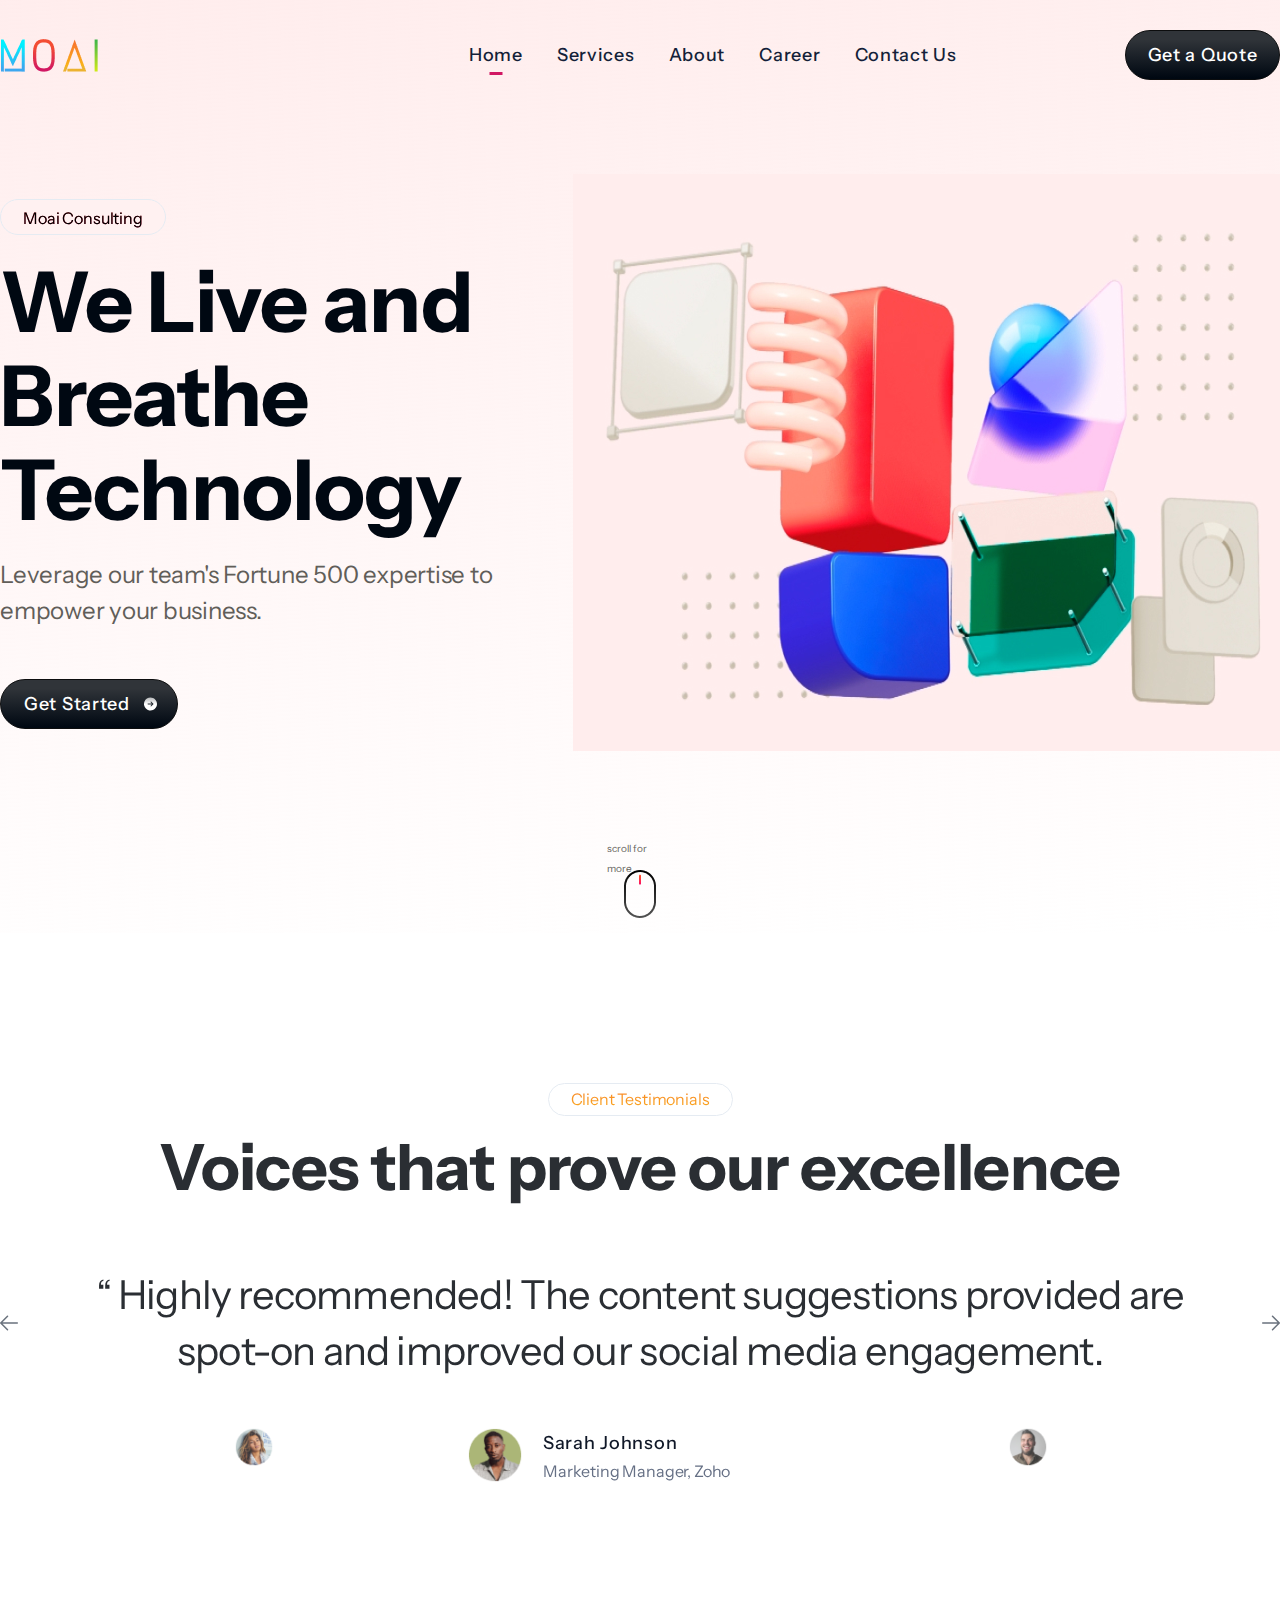
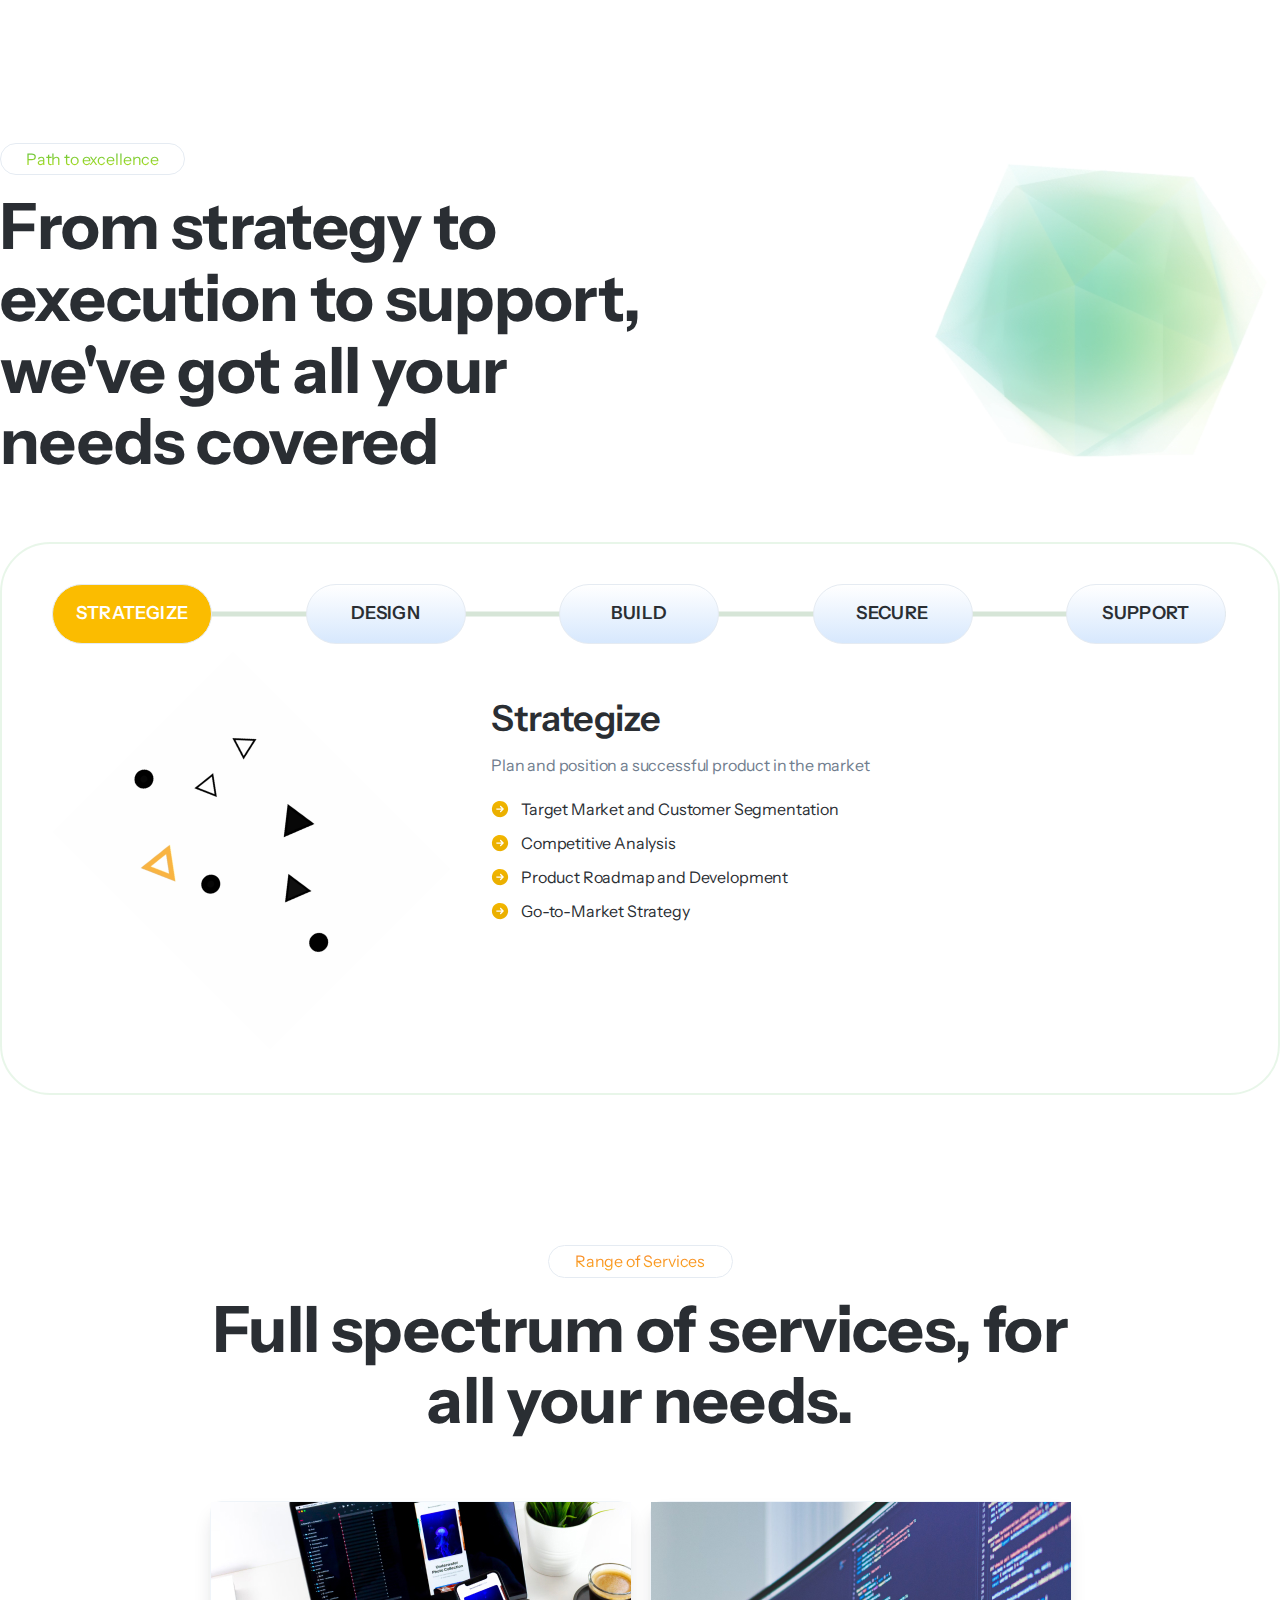
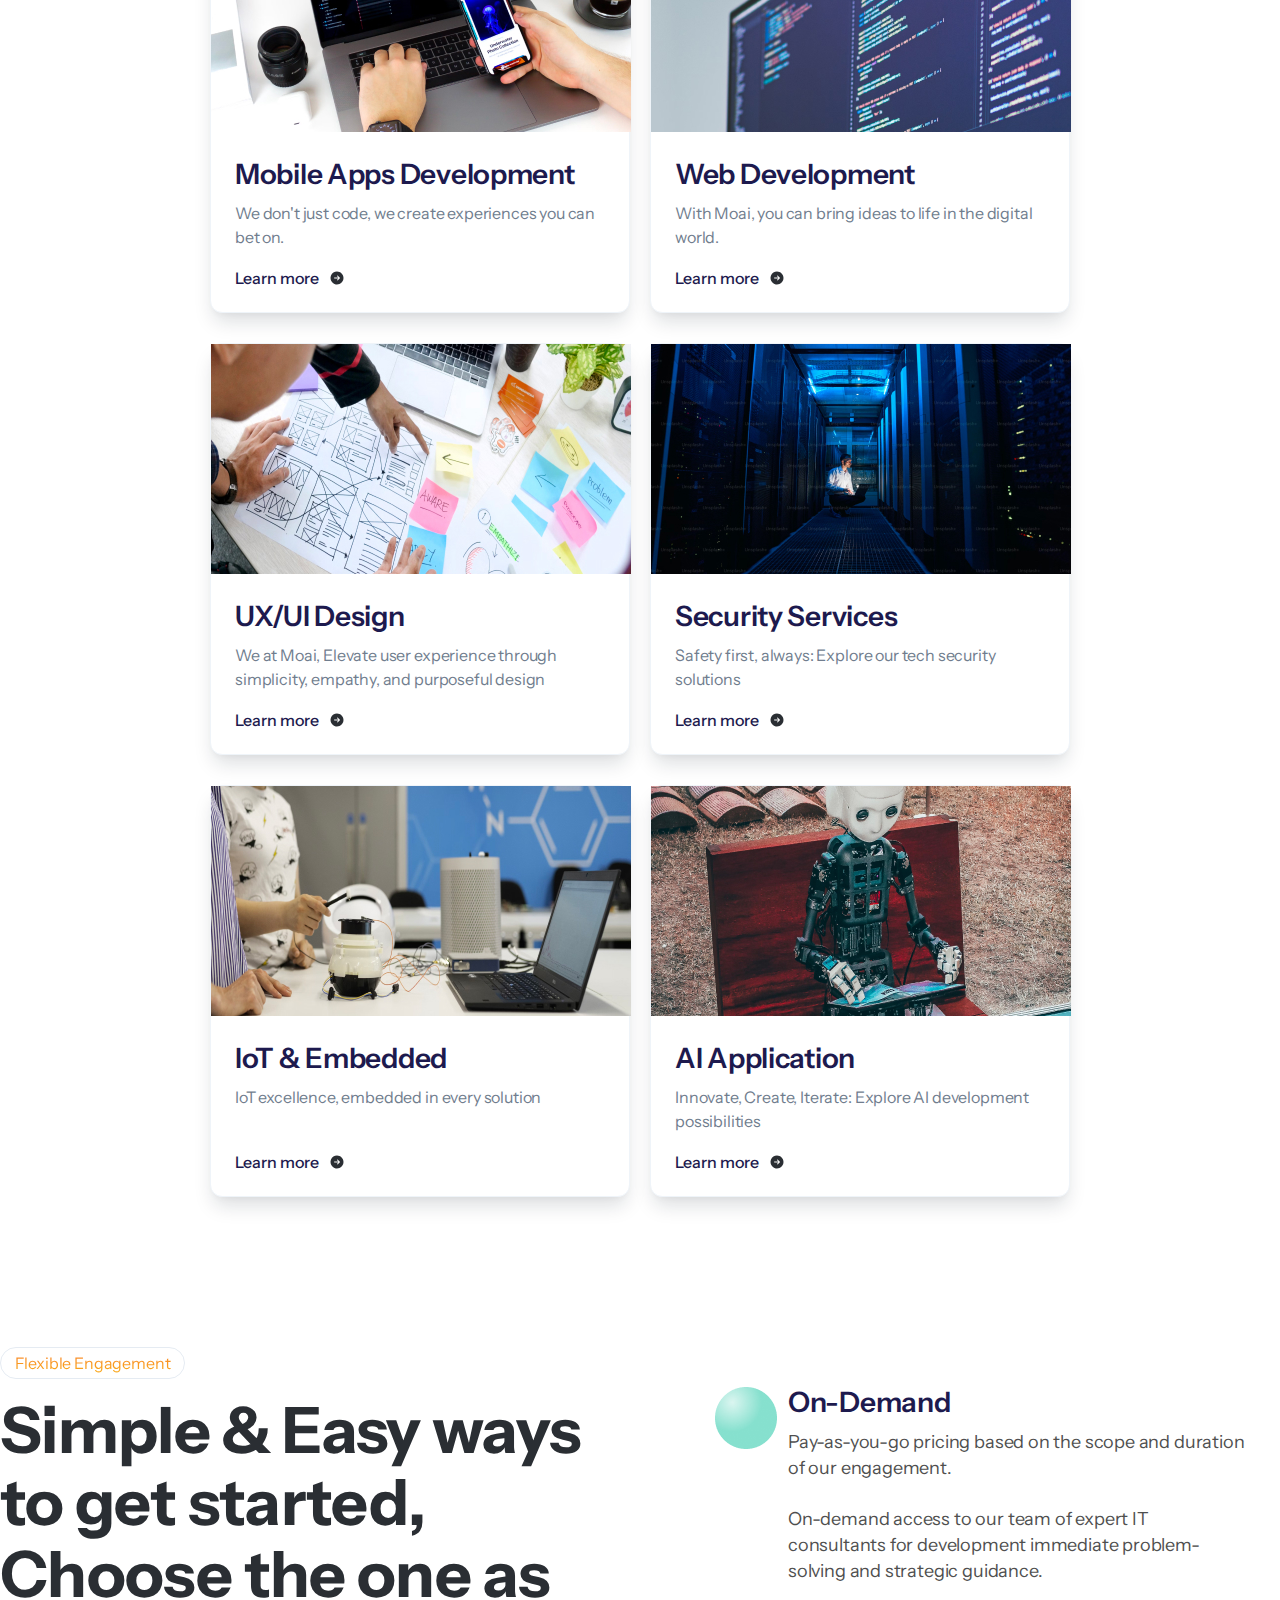
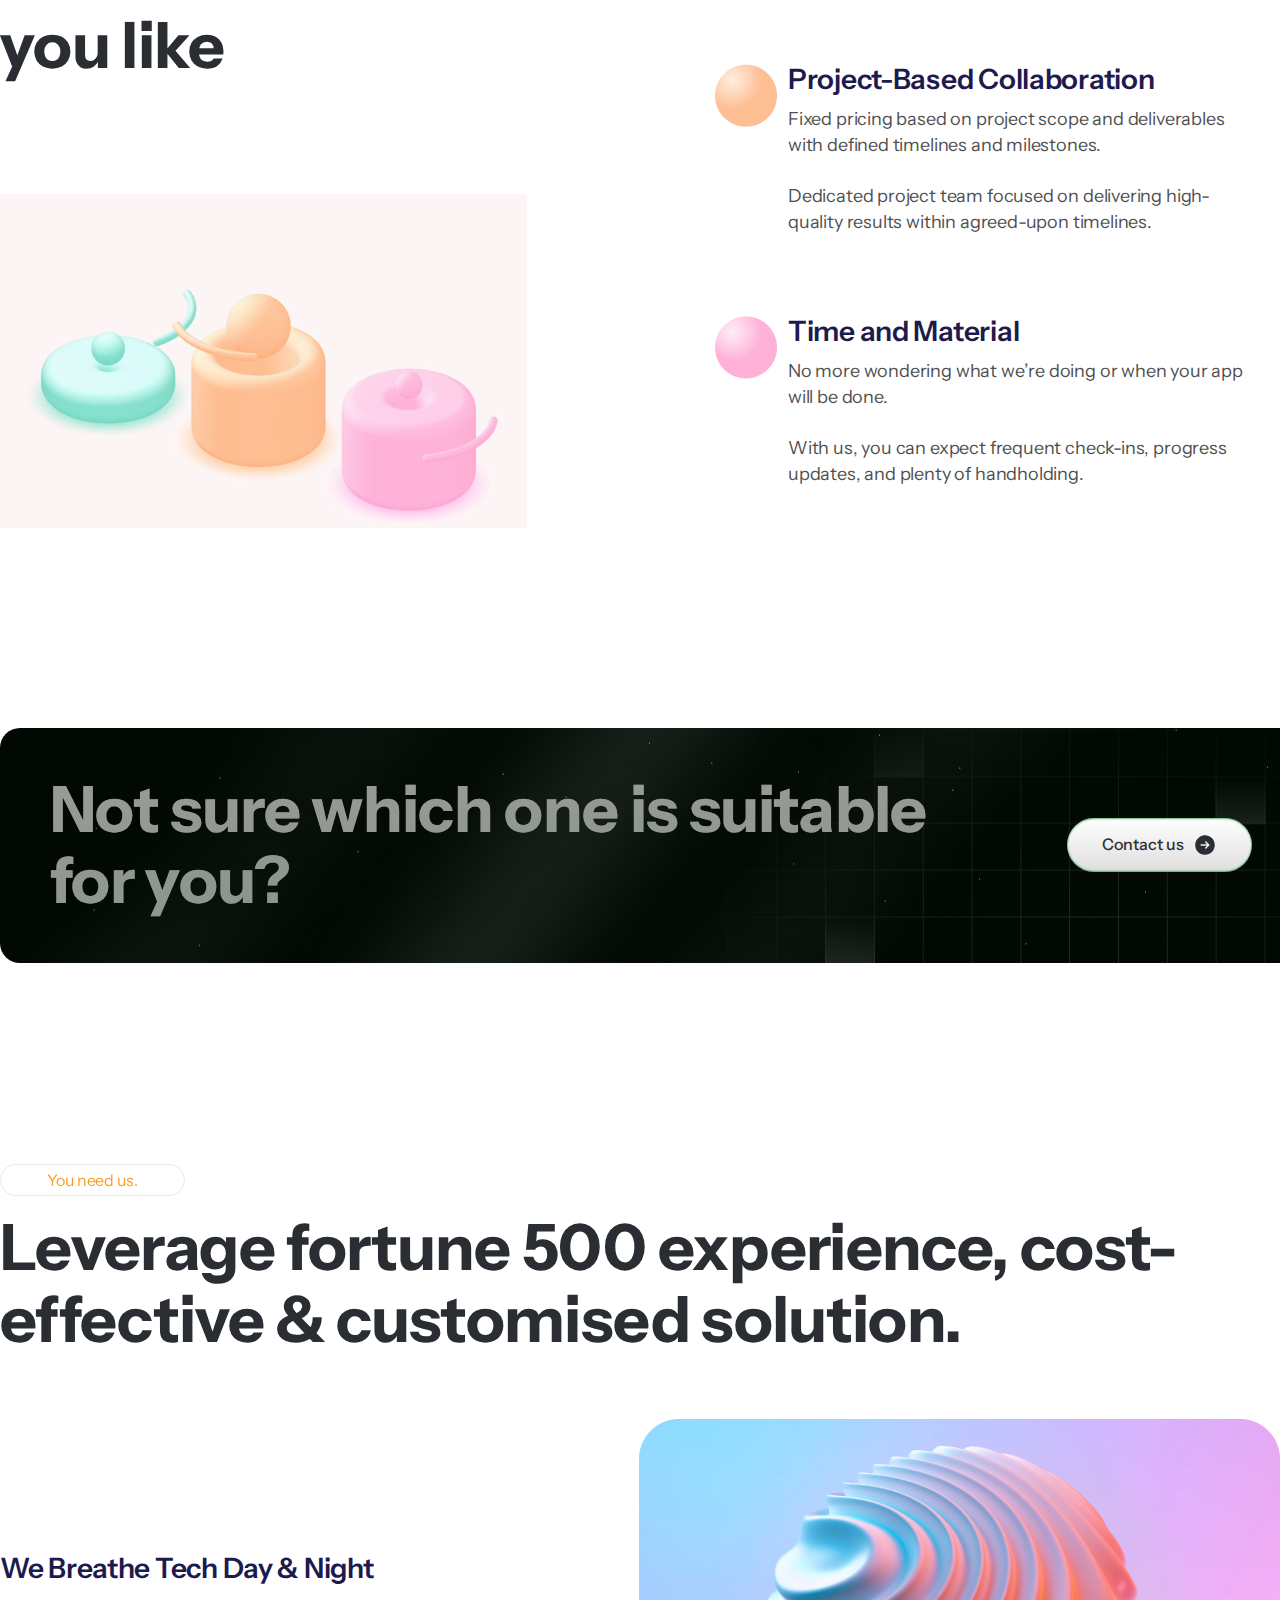
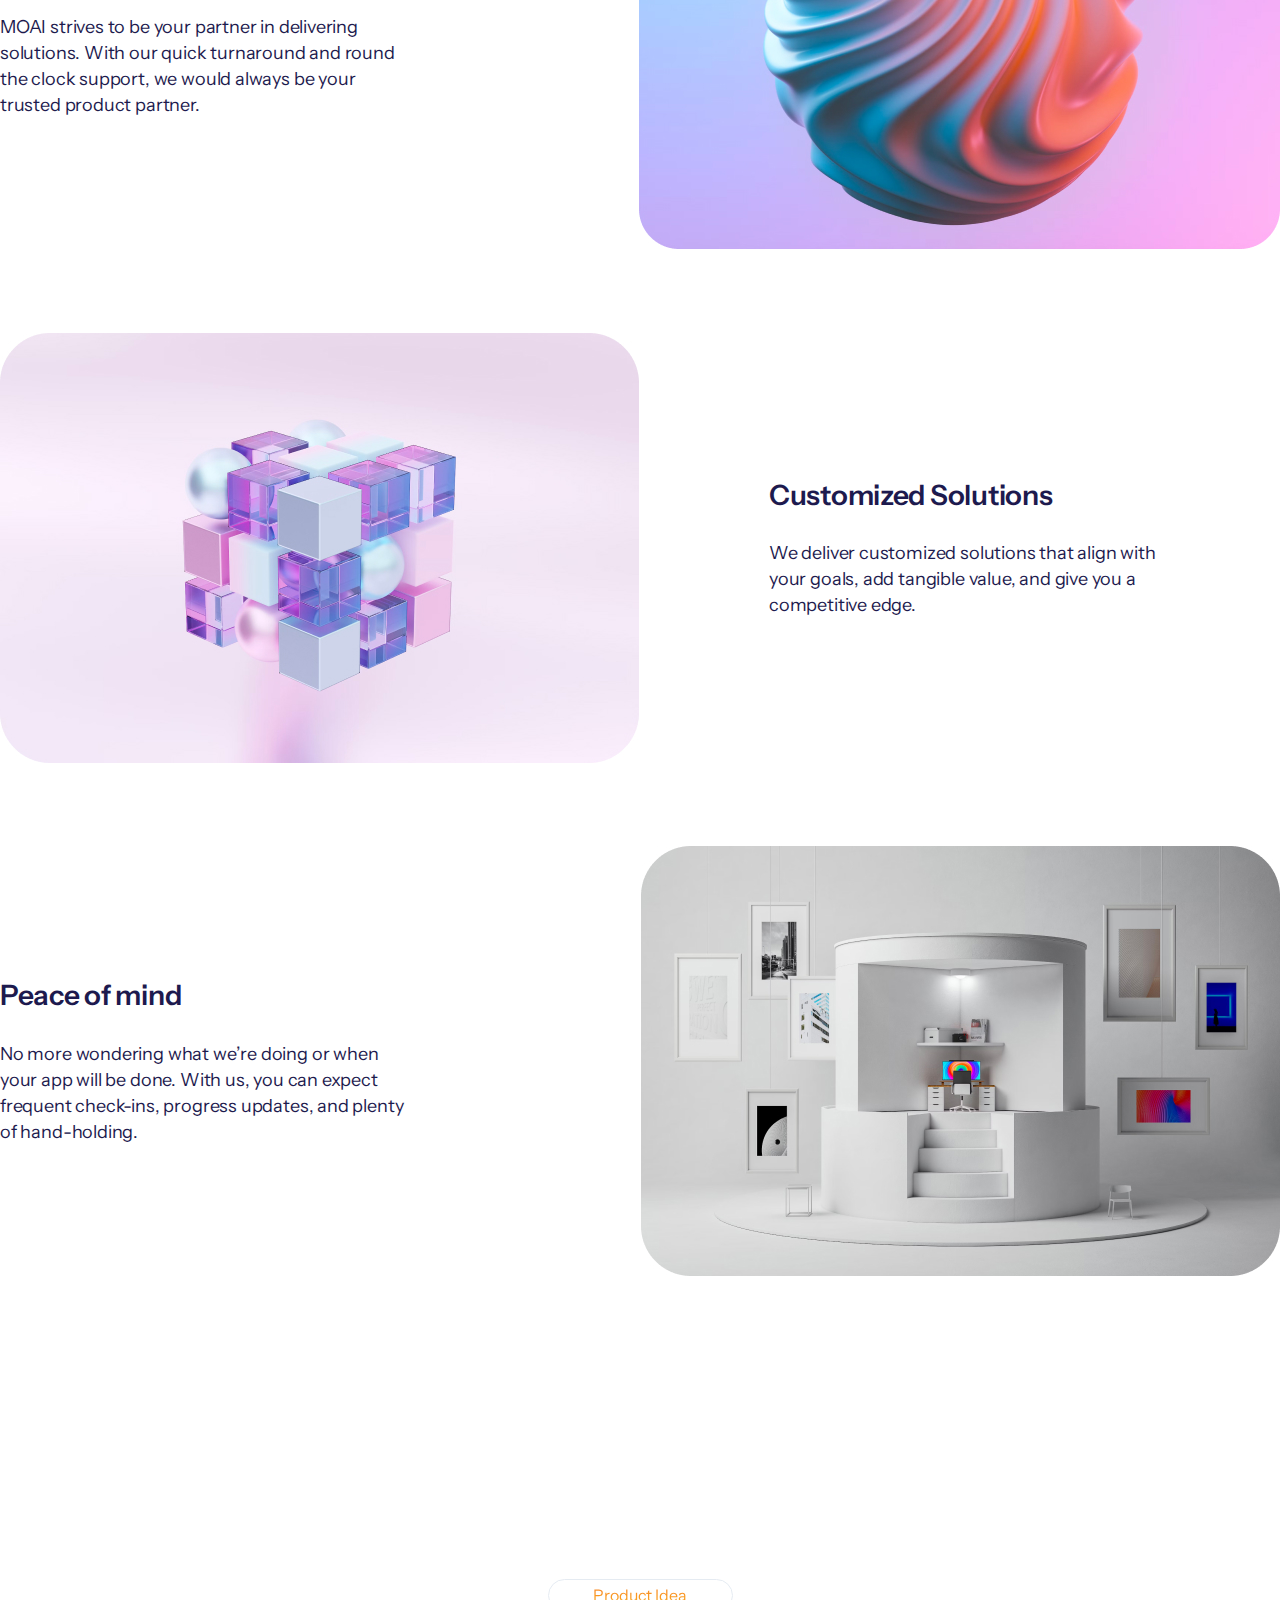
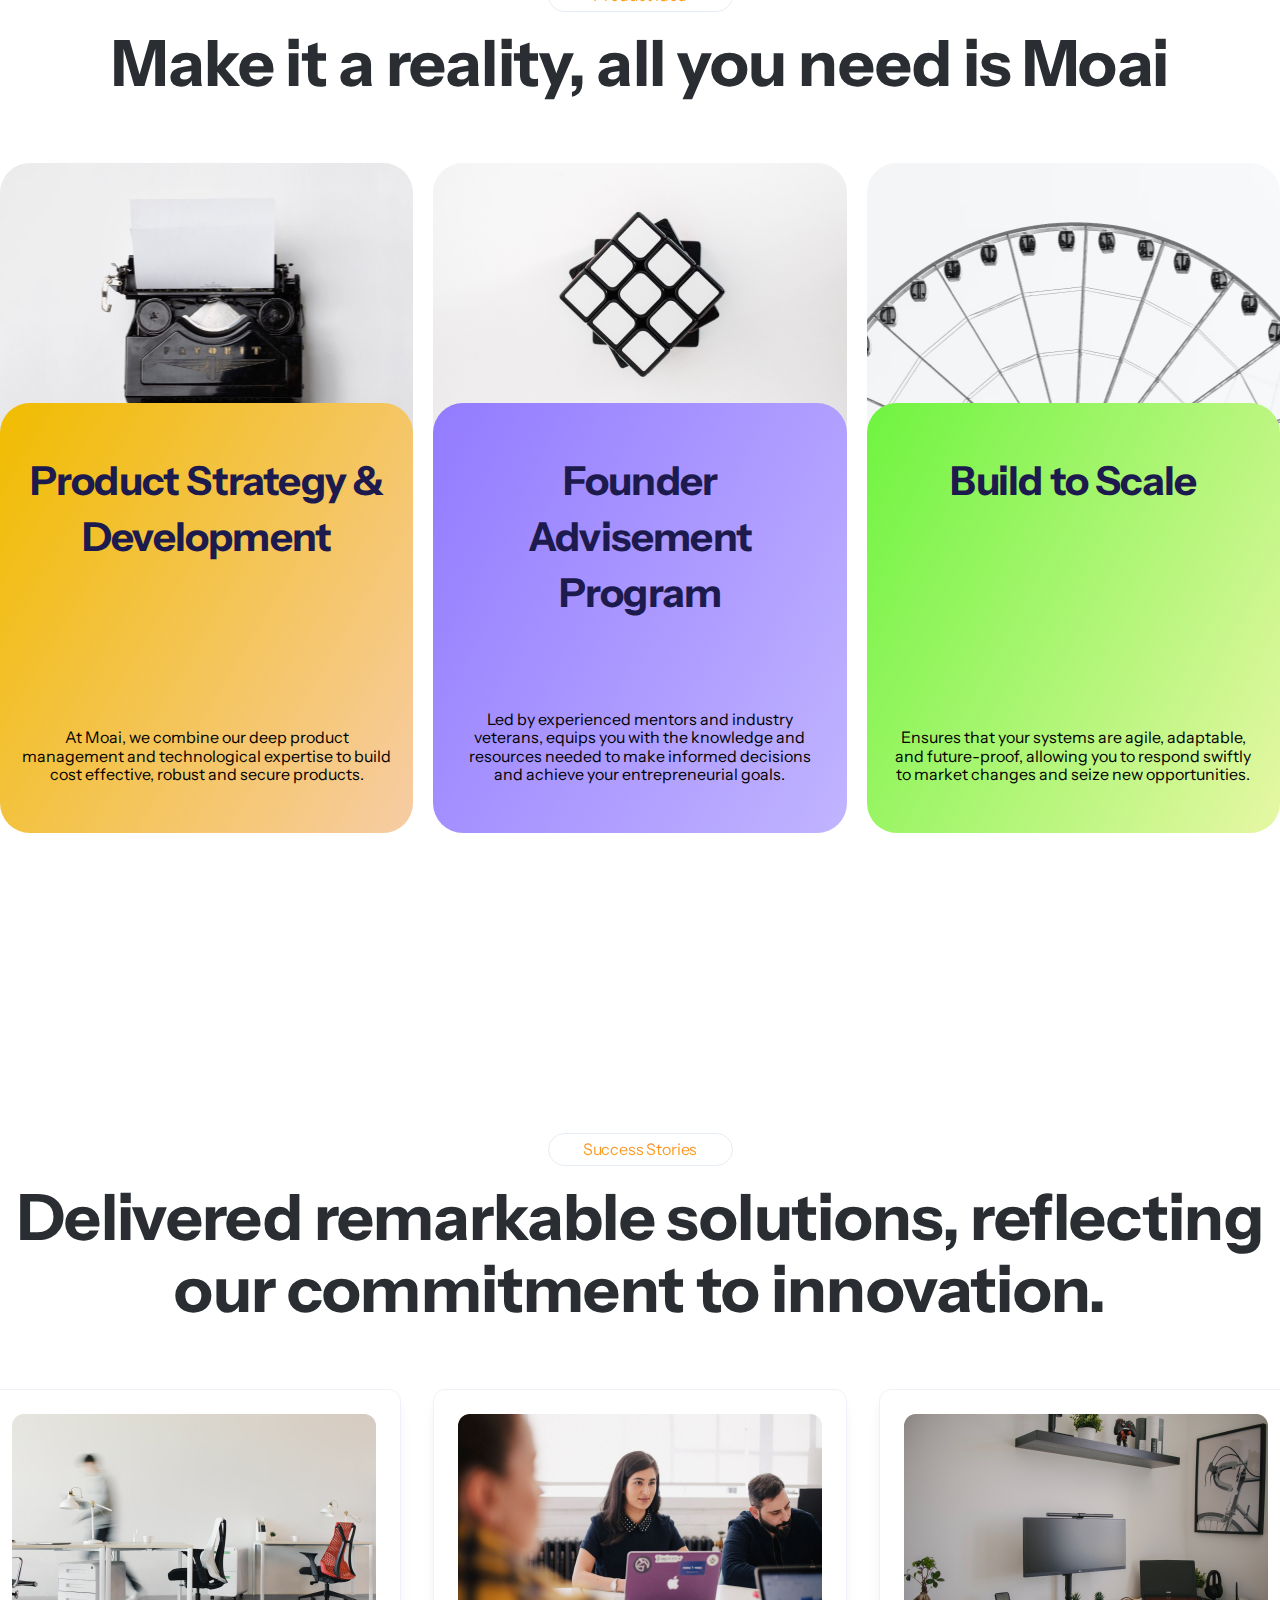
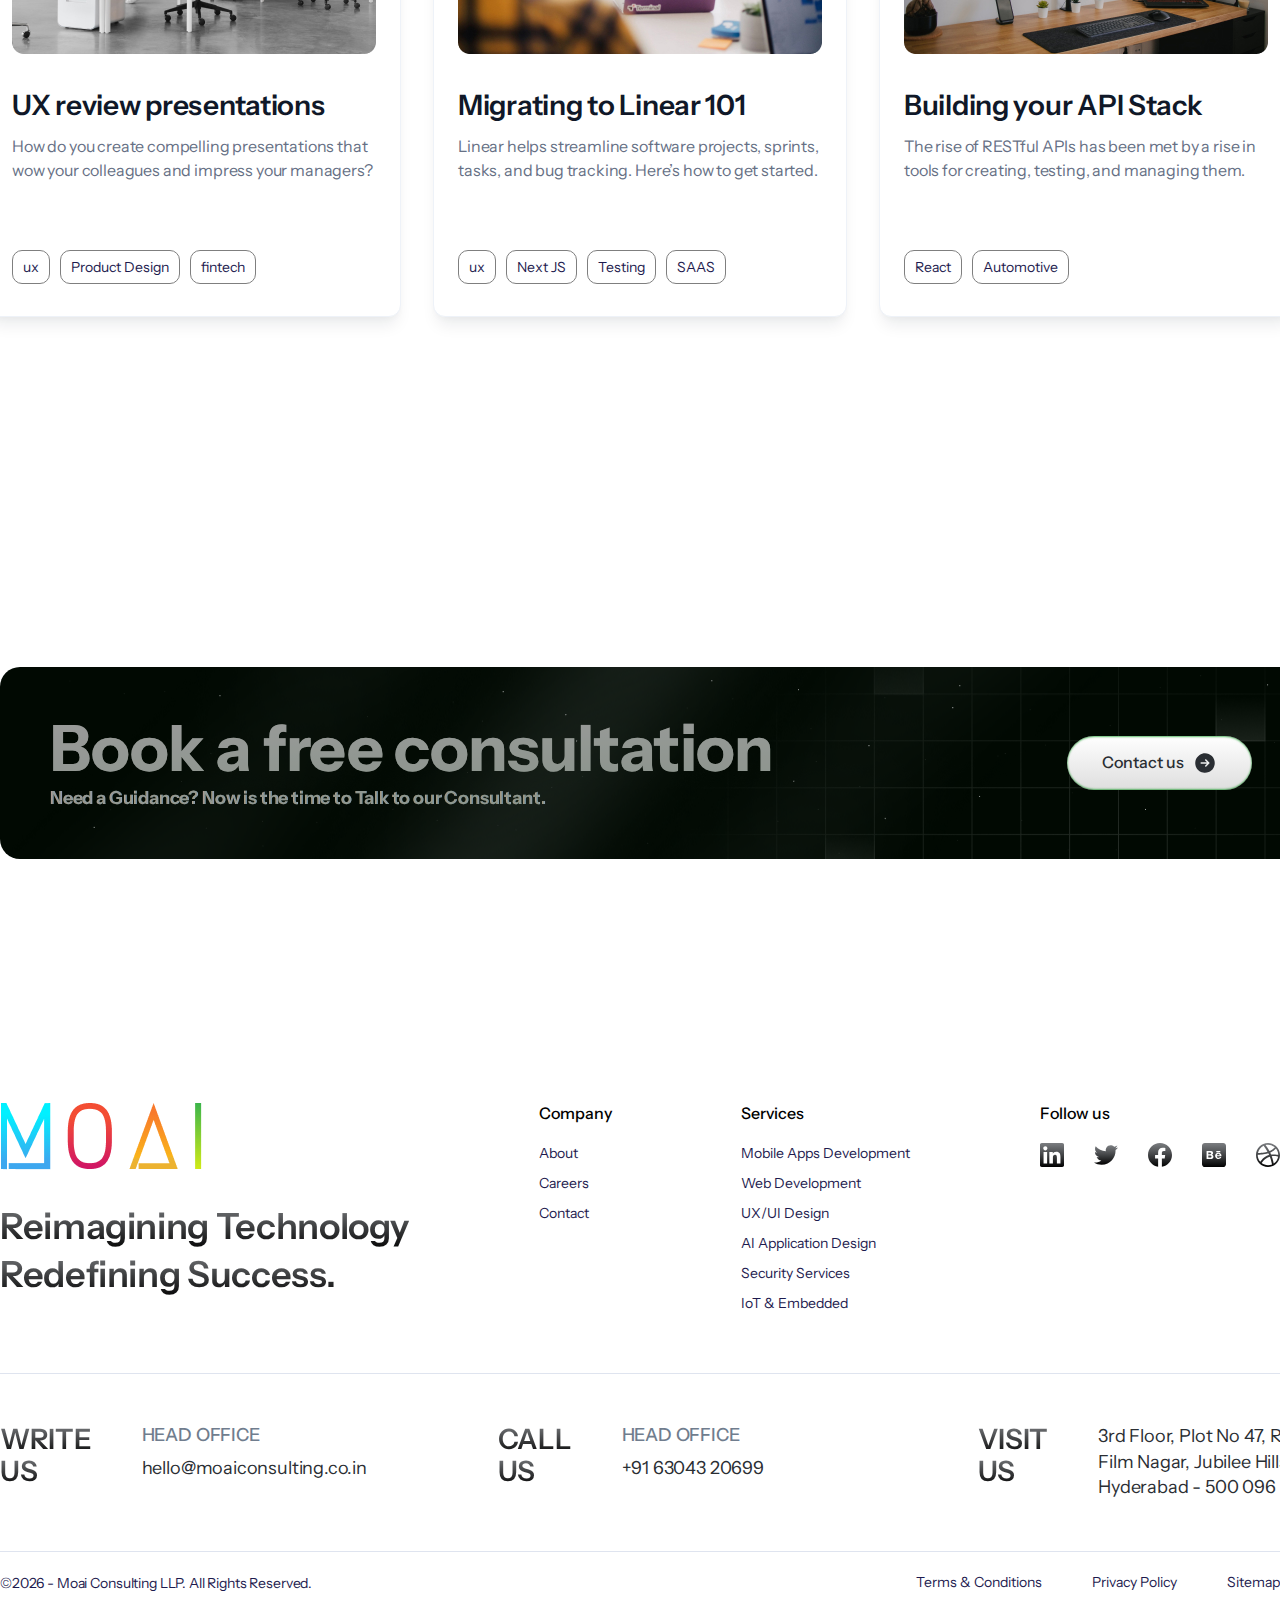
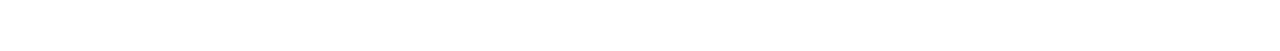
==== commit d1f84aaa: "commit" ====
--- a/index.html
+++ b/index.html
@@ -16,13 +16,13 @@
                 <nav class="nav">
                     <ul class="menu">
                         <li class="menu-item">
-                            <a href="" class="menu-link">Home</a>
+                            <a class="menu-link active">Home</a>
                         </li>
                         <li class="menu-item">
-                            <a href="/all-services.html" class="menu-link">Services</a>
+                            <a href="./all-services.html" class="menu-link">Services</a>
                         </li>
                         <li class="menu-item">
-                            <a href="" class="menu-link">About</a>
+                            <a href="./about.html" class="menu-link">About</a>
                         </li>
                         <li class="menu-item">
                             <a href="" class="menu-link">Career</a>
@@ -31,7 +31,7 @@
                             <a href="" class="menu-link">Contact Us</a>
                         </li>
                     </ul>
-                    <a href="" class="header-link link--black">Get a Quote</a>
+                    <a href="" class="header-link ">Get a Quote</a>
                 </nav>
             </div>
             <div class="container">
@@ -43,7 +43,7 @@
                         </h1>
                         <p class="header-text">Leverage our team's Fortune 500 expertise to empower your business.
                         </p>
-                        <a href="" class="header-link">Get Started</a>
+                        <a href="" class="link--black">Get Started</a>
                     </div>
                     <figure class="header-img"><img src="img/header-img.jpg" alt="header-img"></figure>
                 </div>
--- a/css/main.min.css
+++ b/css/main.min.css
@@ -1 +1 @@
-@import"https://fonts.googleapis.com/css2?family=Instrument+Sans:wght@400;500;600;700&family=Plus+Jakarta+Sans:wght@400;500;600;700&display=swap";/*! modern-normalize v2.0.0 | MIT License | https://github.com/sindresorhus/modern-normalize */*,::before,::after{box-sizing:border-box}html{font-family:system-ui,"Segoe UI",Roboto,Helvetica,Arial,sans-serif,"Apple Color Emoji","Segoe UI Emoji";line-height:1.15;-webkit-text-size-adjust:100%;-moz-tab-size:4;-o-tab-size:4;tab-size:4}body{margin:0}hr{height:0;color:inherit}abbr[title]{-webkit-text-decoration:underline dotted;text-decoration:underline dotted}b,strong{font-weight:bolder}code,kbd,samp,pre{font-family:ui-monospace,SFMono-Regular,Consolas,"Liberation Mono",Menlo,monospace;font-size:1em}small{font-size:80%}sub,sup{font-size:75%;line-height:0;position:relative;vertical-align:baseline}sub{bottom:-0.25em}sup{top:-0.5em}table{text-indent:0;border-color:inherit}button,input,optgroup,select,textarea{font-family:inherit;font-size:100%;line-height:1.15;margin:0}button,select{text-transform:none}button,[type=button],[type=reset],[type=submit]{-webkit-appearance:button}::-moz-focus-inner{border-style:none;padding:0}:-moz-focusring{outline:1px dotted ButtonText}:-moz-ui-invalid{box-shadow:none}legend{padding:0}progress{vertical-align:baseline}::-webkit-inner-spin-button,::-webkit-outer-spin-button{height:auto}[type=search]{-webkit-appearance:textfield;outline-offset:-2px}::-webkit-search-decoration{-webkit-appearance:none}::-webkit-file-upload-button{-webkit-appearance:button;font:inherit}summary{display:list-item}*{margin:0;padding:0;box-sizing:border-box}ul{list-style:none}a{color:inherit;text-decoration:none}html,body{scroll-behavior:smooth}body{font-family:"Instrument Sans",sans-serif;font-size:16px;font-weight:400}.container{max-width:1300px;width:100%;margin:0 auto}.padding-large{padding:150px 0}.subtitle{display:block;width:185px;margin:0 auto 16px;-webkit-backdrop-filter:blur(9px);backdrop-filter:blur(9px);background:linear-gradient(180deg, #fff 0%, #d7e8fd 100%);border:1px solid #e5ebf2;border-radius:18px;padding:6px 0;letter-spacing:-0.01em;text-align:center;background:linear-gradient(180deg, #f8792b 0%, #fab519 99.99%, rgba(236, 178, 47, 0) 100%);background-clip:text;-webkit-background-clip:text;-webkit-text-fill-color:rgba(0,0,0,0)}.title{font-weight:700;font-size:64px;line-height:1.12;letter-spacing:-0.01em;text-align:center;color:#2a2e33;margin-bottom:64px}.header-gradient{background:url(../img/bg-header.png) no-repeat center,linear-gradient(176deg, #ffeded 0%, rgba(255, 237, 237, 0) 100%),linear-gradient(105deg, #fff 0%, rgba(255, 255, 255, 0) 100%)}.p-150{padding:150px 0}.link--black{border:1px solid #0c0d0e;border-radius:32px;padding:8px 0px 8px 23px;width:178px;height:50px;background:url(../img/arrow-services.svg) no-repeat right 20px center,linear-gradient(180deg, #303439 17.71%, #000812 97.4%);display:block;font-weight:500;font-size:18px;line-height:1.78;letter-spacing:.04em;color:#fff}.arrow-up{width:40px;height:40px;position:fixed;right:-100px;bottom:100px;z-index:3;background:#615e59 url(../img/arrow-up.svg) no-repeat center;transition:.3s linear}.arrow-up.active{right:50px}.slick-slider{position:relative;display:block;box-sizing:border-box;-webkit-touch-callout:none;-webkit-user-select:none;-moz-user-select:none;user-select:none;touch-action:pan-y;-webkit-tap-highlight-color:rgba(0,0,0,0)}.slick-list{position:relative;overflow:hidden;display:block;margin:0;padding:0}.slick-list:focus{outline:none}.slick-list.dragging{cursor:pointer;cursor:hand}.slick-slider .slick-track,.slick-slider .slick-list{transform:translate3d(0, 0, 0)}.slick-track{position:relative;left:0;top:0;display:block;margin-left:auto;margin-right:auto}.slick-track:before,.slick-track:after{content:"";display:table}.slick-track:after{clear:both}.slick-loading .slick-track{visibility:hidden}.slick-slide{float:left;height:100%;min-height:1px;display:none}[dir=rtl] .slick-slide{float:right}.slick-slide img{display:block}.slick-slide.slick-loading img{display:none}.slick-slide.dragging img{pointer-events:none}.slick-initialized .slick-slide{display:block}.slick-loading .slick-slide{visibility:hidden}.slick-vertical .slick-slide{display:block;height:auto;border:1px solid rgba(0,0,0,0)}.slick-arrow.slick-hidden{display:none}.header{position:relative}.header-wrapper{display:flex;justify-content:space-between;align-items:center}.header-wrapper-bottom{display:flex;justify-content:space-between;align-items:center;padding:94px 0 179px}.header-fixed{padding-top:30px}.header-logo{width:97px;height:32px}.header-link{background:#010902;text-align:center;padding:8px 0}.header .nav{flex:.7;display:flex;justify-content:space-between;align-items:center}.header .menu{display:flex}.header .menu-link{padding:17px;font-weight:500;font-size:18px;line-height:1.78;letter-spacing:.04em;color:#141f39;position:relative}.header .menu-link::after{content:"";width:13px;height:3px;background-color:rgba(0,0,0,0);position:absolute;bottom:8px;left:50%;transform:translateX(-50%);transition:.3s linear}.header .menu-link:hover::after{background-color:#d11763}.header-content{max-width:575px;width:100%}.header-subtitle{border:1px solid #e5ebf2;border-radius:18px;padding:6px 0px;width:166px;height:36px;display:block;text-align:center;-webkit-backdrop-filter:blur(9px);backdrop-filter:blur(9px);background:linear-gradient(180deg, #fff 0%, #d7e8fd 100%);line-height:1.5;letter-spacing:-0.01em;background:linear-gradient(0deg, #d11763 0%, #f34d33 100%);-webkit-background-clip:text;background-clip:text;margin-bottom:20px}.header-title{font-weight:700;font-size:84px;line-height:1.12;letter-spacing:-0.01em;color:#000812;margin-bottom:20px}.header-text{font-size:24px;line-height:1.5;letter-spacing:-0.01em;color:#615e59;margin-bottom:50px}.header .link-scrolle{display:block;width:66px;height:79px;background:url(../img/btn.png) no-repeat bottom center;font-size:10px;color:#615e59;line-height:2;position:absolute;left:50%;transform:translateX(-50%);bottom:15px;transition:.3s linear}.header .link-scrolle:hover{background:url(../img/btn-black.png) no-repeat bottom center}.testimonials{padding:150px 0 220px}.testimonials-slider{margin-bottom:48px}.testimonials .slider-text{text-align:center}.testimonials p{font-size:40px;line-height:1.4;letter-spacing:-0.02em;text-align:center;color:#2a2e33;max-width:1140px;width:100%;margin:0 auto}.testimonials .slick-btn{position:absolute;top:50%;transform:translateY(-50%) rotate(180deg);z-index:2}.testimonials .slick-btn.next{right:0}.testimonials .slick-btn.prev{left:0}.testimonials .avatar{opacity:.8;transition:.3s linear;position:relative}.testimonials .avatar img{width:40px;height:40px;transition:.3s linear;position:absolute;left:50%;transform:translateX(-50%)}.testimonials .avatar span{overflow:hidden;width:0;display:block}.testimonials .slick-slide{margin:0 20px}.testimonials .slick-center .avatar{opacity:1;width:260px;padding-left:76px}.testimonials .slick-center .avatar img{width:56px;height:56px;left:0;transform:translateX(0)}.testimonials .slick-center .avatar span{width:auto}.testimonials .slick-center .avatar-title{font-weight:500;font-size:18px;line-height:1.78;letter-spacing:.04em;color:#101828}.testimonials .slick-center .avatar-job{font-size:16px;line-height:1.5;letter-spacing:-0.01em;color:#667085}.strategize-subtitle{margin:0 0 16px;background:linear-gradient(180deg, #3db54a 0%, #d0ea16 100%);background-clip:text;-webkit-background-clip:text;-webkit-text-fill-color:rgba(0,0,0,0)}.strategize-title{max-width:641px;width:100%;text-align:left}.strategize .inner-top{background:url(../img/cube.png) no-repeat right top;margin-bottom:50px}.strategize .quise{border-radius:50px;border:2px solid rgba(68,184,72,.12);padding:40px 52px 40px 50px}.strategize .quise-list{display:flex;justify-content:space-between;position:relative}.strategize .quise-list::after{content:"";position:absolute;top:50%;left:0;width:100%;height:5px;background:#d6e5d7;transform:translateY(-50%);z-index:0}.strategize .quise-item{border:1.5px solid #e5ebf2;border-radius:40px;width:160px;height:60px;background:linear-gradient(180deg, #fff 0%, #d7e8fd 100%);display:flex;justify-content:center;align-items:center;font-weight:600;font-size:18px;line-height:3.1;letter-spacing:.02em;text-transform:uppercase;color:#2a2e33;position:relative;z-index:2;cursor:pointer}.strategize .quise-item.active{background:#fbbc00;color:#fff}.strategize .quise-wrapper{display:flex;align-items:flex-start;gap:42px;margin-top:7px}.strategize .quise-img{max-width:397px;width:100%}.strategize .quise-content{max-width:422px;width:100%;padding-top:44px}.strategize .quise-content-title{font-weight:600;font-size:36px;line-height:1.33;letter-spacing:-0.01em;color:#2a2e33;display:block;margin-bottom:10px}.strategize .quise-content-text{font-weight:400;font-size:16px;line-height:1.5;letter-spacing:-0.01em;color:#707d8e;display:block;margin-bottom:20px}.strategize .quise-content-item{font-weight:400;font-size:16px;line-height:1.5;letter-spacing:-0.01em;color:#2a2e33;padding-left:30px;margin-bottom:10px;background:url(../img/arrow-item.svg) no-repeat left center}.strategize .quise-content-item:last-child{margin-bottom:0}.services{padding:150px 0}.services-title{max-width:904px;width:100%;margin:0 auto 64px}.services-projects{display:flex;flex-wrap:wrap;justify-content:center;gap:30px 20px;row-gap:30px;-moz-column-gap:20px;column-gap:20px}.services .project{max-width:420px;width:100%;height:412px;position:relative;box-shadow:0 4px 6px -2px rgba(16,24,40,.03),0 12px 20px -4px rgba(16,24,40,.15);background:#fff;border:1px solid #eff4f9;border-radius:12px}.services .project div{padding:24px}.services .project h3{font-weight:600;font-size:28px;line-height:1.14;letter-spacing:-0.01em;color:#1d1a4e;margin-bottom:10px}.services .project p{line-height:1.5;letter-spacing:-0.01em;color:#707d8e;margin-bottom:20px}.services .project a{position:absolute;left:24px;bottom:24px;width:109px;height:20px;font-weight:500;font-size:16px;line-height:1.25;color:#1d1a4e;display:block;background:url(../img/circle-arrow-right.svg) no-repeat right center}.strategy-wrapper{display:flex;gap:40px;margin-bottom:150px}.strategy-content{max-width:640px;width:100%;background:url(../img/mix.jpg) no-repeat left bottom}.strategy-subtitle{margin:0 auto 16px 0}.strategy-title{text-align:left}.strategy-list{max-width:605px;width:100%}.strategy-info{padding:40px 30px 40px 113px;background-repeat:no-repeat;background-position:40px 40px;transition:.3s linear}.strategy-info:hover{box-shadow:0 0 30px 0 rgba(0,0,0,.06);background-color:rgba(255,255,255,0)}.strategy-info:first-child{background-image:url(../img/blue.png)}.strategy-info:nth-child(2){background-image:url(../img/orange.png)}.strategy-info:last-child{background-image:url(../img/pink.png)}.strategy-info h4{font-weight:600;font-size:28px;line-height:1.14;letter-spacing:-0.01em;color:#1d1a4e;margin-bottom:11px}.strategy-info p{font-size:18px;line-height:1.44;letter-spacing:-0.01em;color:#4f4f4f}.strategy-info p:first-of-type{margin-bottom:25px}.strategy-wrapper{display:flex;gap:40px;margin-bottom:150px}.strategy-content{max-width:640px;width:100%;background:url(../img/mix.jpg) no-repeat left bottom}.strategy-subtitle{margin:0 auto 16px 0}.strategy-title{text-align:left}.strategy-list{max-width:605px;width:100%}.strategy-info{padding:40px 30px 40px 113px;background-repeat:no-repeat;background-position:40px 40px;transition:.3s linear}.strategy-info:hover{box-shadow:0 0 30px 0 rgba(0,0,0,.06);background-color:rgba(255,255,255,0)}.strategy-info:first-child{background-image:url(../img/blue.png)}.strategy-info:nth-child(2){background-image:url(../img/orange.png)}.strategy-info:last-child{background-image:url(../img/pink.png)}.strategy-info h4{font-weight:600;font-size:28px;line-height:1.14;letter-spacing:-0.01em;color:#1d1a4e;margin-bottom:11px}.strategy-info p{font-size:18px;line-height:1.44;letter-spacing:-0.01em;color:#4f4f4f}.strategy-info p:first-of-type{margin-bottom:25px}.not-sure__wrapper{display:flex;padding:46px 48px 46px 50px;background:#010902 url(../img/bg-sure.png) no-repeat center;gap:50px;border-radius:20px;align-items:center}.not-sure .container{padding:50px 0px;width:1300px;height:336px}.not-sure h2{font-weight:700;font-size:64px;line-height:1.12;letter-spacing:-0.01em;color:#dff0e1;background-image:radial-gradient(123.44% 123.44% at 56.63% 100%, rgb(223, 240, 225) 6.77%, rgb(255, 255, 255) 100%);background-clip:text;-webkit-background-clip:text;-webkit-text-fill-color:rgba(0,0,0,.39);width:967px}.not-sure h2 span{font-size:18px;line-height:1.6;letter-spacing:-0.01em;color:#fff;display:block}.not-sure__link{font-weight:500;line-height:normal;color:#2a2e33;border-radius:32px;padding:16px 0 16px 35px;width:185px;height:54px;box-shadow:inset 0 1px 2px 0 rgba(2,147,22,.6196078431),inset 0 -1px 2px 0 rgba(2,147,22,.6196078431);background:url(../img/arrow-contact.svg) no-repeat right 35px center,linear-gradient(180deg, #fff 0%, #dedede 100%)}.experience{padding:150px 0}.experience-subtitle{margin:0 0 16px}.experience-title{text-align:left}.experience-content{display:flex;align-items:center;gap:50px}.experience-content:nth-of-type(odd){flex-direction:row-reverse;margin:80px 0}.experience-content:nth-of-type(odd) .content{padding-left:80px}.experience-content p{margin-top:30px;width:100%;max-width:418px;font-size:18px;line-height:1.44;letter-spacing:-0.01em;color:#1d1a4e}.experience .content{max-width:629px;width:100%}.experience .content h3{font-family:"Instrument Sans",sans-serif;font-size:28px;font-weight:600;line-height:1.14;letter-spacing:-0.01em;color:#1d1a4e}.experience .content figure{max-width:640px;width:100%}.productIdea-wrapper{display:flex;gap:20px}.productIdea-idea{height:670px;max-width:420px;width:100%;border-radius:30px;padding-top:240px;transition:.3s linear;cursor:pointer}.productIdea-idea:hover{box-shadow:7px 9px 10px 4px rgba(0,0,0,.4705882353);transform:scale(1.02)}.productIdea-content{position:relative;padding:50px 24px 0}.productIdea-content .title{display:block;text-align:center;font-size:40px;line-height:1.4;letter-spacing:-0.02em;color:#1d1a4e}.productIdea-content .text{position:absolute;bottom:50px;text-align:center;left:50%;transform:translateX(-50%);width:372px}.productIdea .product{background:url(../img/type-mashin.jpg) no-repeat center top}.productIdea .product .productIdea-content{background:linear-gradient(121deg, #f1bc00 0%, #f7cca4 100%);border-radius:30px;height:430px}.productIdea .faunder{background:url(../img/rectangle.jpg) no-repeat center top}.productIdea .faunder .productIdea-content{background:linear-gradient(118deg, #937bff 0%, #c1b4ff 100%);border-radius:30px;height:430px}.productIdea .scale{background:url(../img/scale.jpg) no-repeat center top}.productIdea .scale .productIdea-content{background:linear-gradient(118deg, #6ff440 0%, #e6f7a4 100%);border-radius:30px;height:430px}.delivered-wrapper{display:flex;gap:32px;justify-content:center}.delivered-idea{border:1px solid #eef2f8;border-radius:12px;padding:24px 24px 32px 24px;box-shadow:0 4px 6px -2px rgba(16,24,40,.03),0 12px 16px -4px rgba(16,24,40,.08);background:#fff}.delivered-idea .title{font-weight:600;font-size:28px;line-height:1.14;letter-spacing:-0.01em;color:#101828;margin:32px 0 12px;display:block;text-align:left}.delivered-idea .text{line-height:1.5;letter-spacing:-0.01em;color:#667085;margin-bottom:68px}.delivered-idea .tabs{display:flex;gap:10px}.delivered-idea .tabs li{font-size:14px;line-height:1.43;color:#1d1a4e;border-radius:10px;padding:6px 10px;border:1px solid #7f7f7f}.service-subtitle{width:234px;line-height:1.5;background:linear-gradient(180deg, #3db54a 0%, #d0ea16 100%);background-clip:text;-webkit-background-clip:text;-webkit-text-fill-color:rgba(0,0,0,0)}.service>.container{padding-bottom:100px}.service-content{display:flex;gap:40px;align-items:center}.service-content:nth-child(even){flex-direction:row-reverse;margin-bottom:250px}.service-content:nth-child(even):not(:first-child){margin-top:250px}.service-content .content{max-width:630px;width:100%;padding:51px 99px 51px 40px}.service-content .content h3{font-weight:600;font-size:28px;line-height:1.14;color:#1d1a4e}.service-content .content p{font-size:40px;line-height:1.4;color:#707d8e;margin:15px 0 50px}.service-content .btn-serice{text-align:left}.service-content .tab-pils{display:flex;flex-wrap:wrap;align-items:center;gap:10px;margin-bottom:50px}.service-content .tab-pils li{font-size:14px;line-height:143%;color:#000;border:1px solid #e0e0e0;border-radius:100px;padding:10px 20px}.service-content figure{padding-right:54px;max-width:630px;width:100%}.footer-top{display:flex;justify-content:space-between;padding-bottom:50px}.footer .logo figure{width:200px;margin-bottom:30px}.footer .logo span{display:block;font-weight:600;font-size:36px;line-height:1.33;letter-spacing:-0.01em;background:linear-gradient(180deg, rgba(42, 46, 51, 0.62) 0%, #000 100%);background-clip:text;-webkit-background-clip:text;-webkit-text-fill-color:rgba(0,0,0,0)}.footer-title{font-weight:500;line-height:1.25;color:#000;display:block;margin-bottom:20px}.footer-menu a{font-size:14px;line-height:1.43;color:#1d1a4e}.footer-menu li:not(last-child){margin-bottom:10px}.footer-social{display:flex;gap:30px}.footer-middle{display:flex;justify-content:space-between;padding:50px 0;gap:80px;border-bottom:1px solid #dfe4ef;border-top:1px solid #dfe4ef}.footer-middle .block{display:flex;gap:50px}.footer-info span{display:block;margin-bottom:0px;font-weight:600;font-size:28px;line-height:1.14;letter-spacing:-0.01em;background:linear-gradient(180deg, rgba(42, 46, 51, 0.62) 0%, #000 100%);background-clip:text;-webkit-background-clip:text;-webkit-text-fill-color:rgba(0,0,0,0)}.footer-subtitle{color:#707d8e;font-weight:500;line-height:1.25;margin-bottom:10px}.footer-head{width:276px;font-size:18px;line-height:1.44;letter-spacing:-0.01em;color:#2a2e33;font-style:normal}.footer-head a{font-size:18px;line-height:1.44;letter-spacing:-0.01em;color:#2a2e33}.footer-bottom{display:flex;padding:20px 0 55px;justify-content:space-between;gap:50px}.footer-bottom .copyright{font-size:14px;line-height:1.71;letter-spacing:-0.01em;color:#1d1a4e}.footer-bottom .footer-menu{display:flex;gap:50px;font-size:14px;line-height:1.43;color:#1d1a4e}.footer-bottom .footer-menu li{margin-bottom:0}/*# sourceMappingURL=main.min.css.map */+@import"https://fonts.googleapis.com/css2?family=Instrument+Sans:wght@400;500;600;700&family=Plus+Jakarta+Sans:wght@400;500;600;700&display=swap";/*! modern-normalize v2.0.0 | MIT License | https://github.com/sindresorhus/modern-normalize */*,::before,::after{box-sizing:border-box}html{font-family:system-ui,"Segoe UI",Roboto,Helvetica,Arial,sans-serif,"Apple Color Emoji","Segoe UI Emoji";line-height:1.15;-webkit-text-size-adjust:100%;-moz-tab-size:4;-o-tab-size:4;tab-size:4}body{margin:0}hr{height:0;color:inherit}abbr[title]{-webkit-text-decoration:underline dotted;text-decoration:underline dotted}b,strong{font-weight:bolder}code,kbd,samp,pre{font-family:ui-monospace,SFMono-Regular,Consolas,"Liberation Mono",Menlo,monospace;font-size:1em}small{font-size:80%}sub,sup{font-size:75%;line-height:0;position:relative;vertical-align:baseline}sub{bottom:-0.25em}sup{top:-0.5em}table{text-indent:0;border-color:inherit}button,input,optgroup,select,textarea{font-family:inherit;font-size:100%;line-height:1.15;margin:0}button,select{text-transform:none}button,[type=button],[type=reset],[type=submit]{-webkit-appearance:button}::-moz-focus-inner{border-style:none;padding:0}:-moz-focusring{outline:1px dotted ButtonText}:-moz-ui-invalid{box-shadow:none}legend{padding:0}progress{vertical-align:baseline}::-webkit-inner-spin-button,::-webkit-outer-spin-button{height:auto}[type=search]{-webkit-appearance:textfield;outline-offset:-2px}::-webkit-search-decoration{-webkit-appearance:none}::-webkit-file-upload-button{-webkit-appearance:button;font:inherit}summary{display:list-item}*{margin:0;padding:0;box-sizing:border-box}ul{list-style:none}a{color:inherit;text-decoration:none}html,body{scroll-behavior:smooth}body{font-family:"Instrument Sans",sans-serif;font-size:16px;font-weight:400}.container{max-width:1300px;width:100%;margin:0 auto}.padding-large{padding:150px 0}.subtitle{display:block;width:185px;margin:0 auto 16px;-webkit-backdrop-filter:blur(9px);backdrop-filter:blur(9px);background:linear-gradient(180deg, #fff 0%, #d7e8fd 100%);border:1px solid #e5ebf2;border-radius:18px;padding:6px 0;letter-spacing:-0.01em;text-align:center;background:linear-gradient(180deg, #f8792b 0%, #fab519 99.99%, rgba(236, 178, 47, 0) 100%);background-clip:text;-webkit-background-clip:text;-webkit-text-fill-color:rgba(0,0,0,0)}.title{font-weight:700;font-size:64px;line-height:1.12;letter-spacing:-0.01em;text-align:center;color:#2a2e33;margin-bottom:64px}.header-gradient{background:url(../img/bg-header.png) no-repeat center,linear-gradient(176deg, #ffeded 0%, rgba(255, 237, 237, 0) 100%),linear-gradient(105deg, #fff 0%, rgba(255, 255, 255, 0) 100%)}.p-150{padding:150px 0}.p-50{padding:50px 0}.link--black{border:1px solid #0c0d0e;border-radius:32px;padding:8px 0px 8px 23px;width:178px;height:50px;background:url(../img/arrow-services.svg) no-repeat right 20px center,linear-gradient(180deg, #303439 17.71%, #000812 97.4%);display:block;font-weight:500;font-size:18px;line-height:1.78;letter-spacing:.04em;color:#fff}.arrow-up{width:50px;height:50px;position:fixed;right:-100px;bottom:100px;z-index:3;background:#dcebfe url(../img/arrow-up.svg) no-repeat center;transition:.3s linear;border-radius:50%;padding:10px;border:1px solid #607d8b;cursor:pointer}.arrow-up.active{right:50px}.slick-slider{position:relative;display:block;box-sizing:border-box;-webkit-touch-callout:none;-webkit-user-select:none;-moz-user-select:none;user-select:none;touch-action:pan-y;-webkit-tap-highlight-color:rgba(0,0,0,0)}.slick-list{position:relative;overflow:hidden;display:block;margin:0;padding:0}.slick-list:focus{outline:none}.slick-list.dragging{cursor:pointer;cursor:hand}.slick-slider .slick-track,.slick-slider .slick-list{transform:translate3d(0, 0, 0)}.slick-track{position:relative;left:0;top:0;display:block;margin-left:auto;margin-right:auto}.slick-track:before,.slick-track:after{content:"";display:table}.slick-track:after{clear:both}.slick-loading .slick-track{visibility:hidden}.slick-slide{float:left;height:100%;min-height:1px;display:none}[dir=rtl] .slick-slide{float:right}.slick-slide img{display:block}.slick-slide.slick-loading img{display:none}.slick-slide.dragging img{pointer-events:none}.slick-initialized .slick-slide{display:block}.slick-loading .slick-slide{visibility:hidden}.slick-vertical .slick-slide{display:block;height:auto;border:1px solid rgba(0,0,0,0)}.slick-arrow.slick-hidden{display:none}.header{position:relative}.header-wrapper{display:flex;justify-content:space-between;align-items:center}.header-wrapper-bottom{display:flex;justify-content:space-between;align-items:center;padding:94px 0 179px}.header-fixed{padding-top:30px}.header-logo{width:97px;height:32px}.header-link{text-align:center;border:1px solid #0c0d0e;border-radius:32px;padding:8px 0;width:155px;height:50px;background:linear-gradient(180deg, #303439 17.71%, #000812 97.4%);font-weight:500;font-size:18px;line-height:1.78;letter-spacing:.04em;color:#fff}.header .nav{flex:.7;display:flex;justify-content:space-between;align-items:center}.header .menu{display:flex}.header .menu-link{padding:17px;font-weight:500;font-size:18px;line-height:1.78;letter-spacing:.04em;color:#141f39;position:relative}.header .menu-link::after{content:"";width:13px;height:3px;background-color:rgba(0,0,0,0);position:absolute;bottom:8px;left:50%;transform:translateX(-50%);transition:.3s linear}.header .menu-link:hover::after,.header .menu-link.active::after{background-color:#d11763}.header-content{max-width:575px;width:100%}.header-subtitle{border:1px solid #e5ebf2;border-radius:18px;padding:6px 0px;width:166px;height:36px;display:block;text-align:center;-webkit-backdrop-filter:blur(9px);backdrop-filter:blur(9px);background:linear-gradient(180deg, #fff 0%, #d7e8fd 100%);line-height:1.5;letter-spacing:-0.01em;background:linear-gradient(0deg, #d11763 0%, #f34d33 100%);-webkit-background-clip:text;background-clip:text;margin-bottom:20px}.header-title{font-weight:700;font-size:84px;line-height:1.12;letter-spacing:-0.01em;color:#000812;margin-bottom:20px}.header-text{font-size:24px;line-height:1.5;letter-spacing:-0.01em;color:#615e59;margin-bottom:50px}.header .link-scrolle{display:block;width:66px;height:79px;background:url(../img/btn.png) no-repeat bottom center;font-size:10px;color:#615e59;line-height:2;position:absolute;left:50%;transform:translateX(-50%);bottom:15px;transition:.3s linear}.header .link-scrolle:hover{background:url(../img/btn-black.png) no-repeat bottom center}.testimonials{padding:150px 0 220px}.testimonials-slider{margin-bottom:48px}.testimonials .slider-text{text-align:center}.testimonials p{font-size:40px;line-height:1.4;letter-spacing:-0.02em;text-align:center;color:#2a2e33;max-width:1140px;width:100%;margin:0 auto}.testimonials .slick-btn{position:absolute;top:50%;transform:translateY(-50%) rotate(180deg);z-index:2}.testimonials .slick-btn.next{right:0}.testimonials .slick-btn.prev{left:0}.testimonials .avatar{opacity:.8;transition:.3s linear;position:relative}.testimonials .avatar img{width:40px;height:40px;transition:.3s linear;position:absolute;left:50%;transform:translateX(-50%)}.testimonials .avatar span{overflow:hidden;width:0;display:block}.testimonials .slick-slide{margin:0 20px}.testimonials .slick-center .avatar{opacity:1;width:260px;padding-left:76px}.testimonials .slick-center .avatar img{width:56px;height:56px;left:0;transform:translateX(0)}.testimonials .slick-center .avatar span{width:auto}.testimonials .slick-center .avatar-title{font-weight:500;font-size:18px;line-height:1.78;letter-spacing:.04em;color:#101828}.testimonials .slick-center .avatar-job{font-size:16px;line-height:1.5;letter-spacing:-0.01em;color:#667085}.strategize-subtitle{margin:0 0 16px;background:linear-gradient(180deg, #3db54a 0%, #d0ea16 100%);background-clip:text;-webkit-background-clip:text;-webkit-text-fill-color:rgba(0,0,0,0)}.strategize-title{max-width:641px;width:100%;text-align:left}.strategize .inner-top{background:url(../img/cube.png) no-repeat right top;margin-bottom:50px}.strategize .quise{border-radius:50px;border:2px solid rgba(68,184,72,.12);padding:40px 52px 40px 50px}.strategize .quise-list{display:flex;justify-content:space-between;position:relative}.strategize .quise-list::after{content:"";position:absolute;top:50%;left:0;width:100%;height:5px;background:#d6e5d7;transform:translateY(-50%);z-index:0}.strategize .quise-item{border:1.5px solid #e5ebf2;border-radius:40px;width:160px;height:60px;background:linear-gradient(180deg, #fff 0%, #d7e8fd 100%);display:flex;justify-content:center;align-items:center;font-weight:600;font-size:18px;line-height:3.1;letter-spacing:.02em;text-transform:uppercase;color:#2a2e33;position:relative;z-index:2;cursor:pointer}.strategize .quise-item.active{background:#fbbc00;color:#fff}.strategize .quise-wrapper{display:flex;align-items:flex-start;gap:42px;margin-top:7px}.strategize .quise-img{max-width:397px;width:100%}.strategize .quise-content{max-width:422px;width:100%;padding-top:44px}.strategize .quise-content-title{font-weight:600;font-size:36px;line-height:1.33;letter-spacing:-0.01em;color:#2a2e33;display:block;margin-bottom:10px}.strategize .quise-content-text{font-weight:400;font-size:16px;line-height:1.5;letter-spacing:-0.01em;color:#707d8e;display:block;margin-bottom:20px}.strategize .quise-content-item{font-weight:400;font-size:16px;line-height:1.5;letter-spacing:-0.01em;color:#2a2e33;padding-left:30px;margin-bottom:10px;background:url(../img/arrow-item.svg) no-repeat left center}.strategize .quise-content-item:last-child{margin-bottom:0}.services{padding:150px 0}.services-title{max-width:904px;width:100%;margin:0 auto 64px}.services-projects{display:flex;flex-wrap:wrap;justify-content:center;gap:30px 20px;row-gap:30px;-moz-column-gap:20px;column-gap:20px}.services .project{max-width:420px;width:100%;height:412px;position:relative;box-shadow:0 4px 6px -2px rgba(16,24,40,.03),0 12px 20px -4px rgba(16,24,40,.15);background:#fff;border:1px solid #eff4f9;border-radius:12px}.services .project div{padding:24px}.services .project h3{font-weight:600;font-size:28px;line-height:1.14;letter-spacing:-0.01em;color:#1d1a4e;margin-bottom:10px}.services .project p{line-height:1.5;letter-spacing:-0.01em;color:#707d8e;margin-bottom:20px}.services .project a{position:absolute;left:24px;bottom:24px;width:109px;height:20px;font-weight:500;font-size:16px;line-height:1.25;color:#1d1a4e;display:block;background:url(../img/circle-arrow-right.svg) no-repeat right center}.strategy-wrapper{display:flex;gap:40px;margin-bottom:150px}.strategy-content{max-width:640px;width:100%;background:url(../img/mix.jpg) no-repeat left bottom}.strategy-subtitle{margin:0 auto 16px 0}.strategy-title{text-align:left}.strategy-list{max-width:605px;width:100%}.strategy-info{padding:40px 30px 40px 113px;background-repeat:no-repeat;background-position:40px 40px;transition:.3s linear}.strategy-info:hover{box-shadow:0 0 30px 0 rgba(0,0,0,.06);background-color:rgba(255,255,255,0)}.strategy-info:first-child{background-image:url(../img/blue.png)}.strategy-info:nth-child(2){background-image:url(../img/orange.png)}.strategy-info:last-child{background-image:url(../img/pink.png)}.strategy-info h4{font-weight:600;font-size:28px;line-height:1.14;letter-spacing:-0.01em;color:#1d1a4e;margin-bottom:11px}.strategy-info p{font-size:18px;line-height:1.44;letter-spacing:-0.01em;color:#4f4f4f}.strategy-info p:first-of-type{margin-bottom:25px}.strategy-wrapper{display:flex;gap:40px;margin-bottom:150px}.strategy-content{max-width:640px;width:100%;background:url(../img/mix.jpg) no-repeat left bottom}.strategy-subtitle{margin:0 auto 16px 0}.strategy-title{text-align:left}.strategy-list{max-width:605px;width:100%}.strategy-info{padding:40px 30px 40px 113px;background-repeat:no-repeat;background-position:40px 40px;transition:.3s linear}.strategy-info:hover{box-shadow:0 0 30px 0 rgba(0,0,0,.06);background-color:rgba(255,255,255,0)}.strategy-info:first-child{background-image:url(../img/blue.png)}.strategy-info:nth-child(2){background-image:url(../img/orange.png)}.strategy-info:last-child{background-image:url(../img/pink.png)}.strategy-info h4{font-weight:600;font-size:28px;line-height:1.14;letter-spacing:-0.01em;color:#1d1a4e;margin-bottom:11px}.strategy-info p{font-size:18px;line-height:1.44;letter-spacing:-0.01em;color:#4f4f4f}.strategy-info p:first-of-type{margin-bottom:25px}.not-sure__wrapper{display:flex;padding:46px 48px 46px 50px;background:#010902 url(../img/bg-sure.png) no-repeat center;gap:50px;border-radius:20px;align-items:center}.not-sure .container{padding:50px 0px;width:1300px;height:336px}.not-sure h2{font-weight:700;font-size:64px;line-height:1.12;letter-spacing:-0.01em;color:#dff0e1;background-image:radial-gradient(123.44% 123.44% at 56.63% 100%, rgb(223, 240, 225) 6.77%, rgb(255, 255, 255) 100%);background-clip:text;-webkit-background-clip:text;-webkit-text-fill-color:rgba(0,0,0,.39);width:967px}.not-sure h2 span{font-size:18px;line-height:1.6;letter-spacing:-0.01em;color:#fff;display:block}.not-sure__link{font-weight:500;line-height:normal;color:#2a2e33;border-radius:32px;padding:16px 0 16px 35px;width:185px;height:54px;box-shadow:inset 0 1px 2px 0 rgba(2,147,22,.6196078431),inset 0 -1px 2px 0 rgba(2,147,22,.6196078431);background:url(../img/arrow-contact.svg) no-repeat right 35px center,linear-gradient(180deg, #fff 0%, #dedede 100%)}.experience{padding:150px 0}.experience-subtitle{margin:0 0 16px}.experience-title{text-align:left}.experience-content{display:flex;align-items:center;gap:50px}.experience-content:nth-of-type(odd){flex-direction:row-reverse;margin:80px 0}.experience-content:nth-of-type(odd) .content{padding-left:80px}.experience-content p{margin-top:30px;width:100%;max-width:418px;font-size:18px;line-height:1.44;letter-spacing:-0.01em;color:#1d1a4e}.experience .content{max-width:629px;width:100%}.experience .content h3{font-family:"Instrument Sans",sans-serif;font-size:28px;font-weight:600;line-height:1.14;letter-spacing:-0.01em;color:#1d1a4e}.experience .content figure{max-width:640px;width:100%}.productIdea-wrapper{display:flex;gap:20px}.productIdea-idea{height:670px;max-width:420px;width:100%;border-radius:30px;padding-top:240px;transition:.3s linear;cursor:pointer}.productIdea-idea:hover{box-shadow:7px 9px 10px 4px rgba(0,0,0,.4705882353);transform:scale(1.02)}.productIdea-content{position:relative;padding:50px 24px 0}.productIdea-content .title{display:block;text-align:center;font-size:40px;line-height:1.4;letter-spacing:-0.02em;color:#1d1a4e}.productIdea-content .text{position:absolute;bottom:50px;text-align:center;left:50%;transform:translateX(-50%);width:372px}.productIdea .product{background:url(../img/type-mashin.jpg) no-repeat center top}.productIdea .product .productIdea-content{background:linear-gradient(121deg, #f1bc00 0%, #f7cca4 100%);border-radius:30px;height:430px}.productIdea .faunder{background:url(../img/rectangle.jpg) no-repeat center top}.productIdea .faunder .productIdea-content{background:linear-gradient(118deg, #937bff 0%, #c1b4ff 100%);border-radius:30px;height:430px}.productIdea .scale{background:url(../img/scale.jpg) no-repeat center top}.productIdea .scale .productIdea-content{background:linear-gradient(118deg, #6ff440 0%, #e6f7a4 100%);border-radius:30px;height:430px}.delivered-wrapper{display:flex;gap:32px;justify-content:center}.delivered-idea{border:1px solid #eef2f8;border-radius:12px;padding:24px 24px 32px 24px;box-shadow:0 4px 6px -2px rgba(16,24,40,.03),0 12px 16px -4px rgba(16,24,40,.08);background:#fff}.delivered-idea .title{font-weight:600;font-size:28px;line-height:1.14;letter-spacing:-0.01em;color:#101828;margin:32px 0 12px;display:block;text-align:left}.delivered-idea .text{line-height:1.5;letter-spacing:-0.01em;color:#667085;margin-bottom:68px}.delivered-idea .tabs{display:flex;gap:10px}.delivered-idea .tabs li{font-size:14px;line-height:1.43;color:#1d1a4e;border-radius:10px;padding:6px 10px;border:1px solid #7f7f7f}.service-subtitle{width:234px;line-height:1.5;background:linear-gradient(180deg, #3db54a 0%, #d0ea16 100%);background-clip:text;-webkit-background-clip:text;-webkit-text-fill-color:rgba(0,0,0,0)}.service-content{display:flex;gap:40px;align-items:center}.service-content:nth-child(even){flex-direction:row-reverse;margin-bottom:250px}.service-content:nth-child(even):not(:first-child){margin-top:250px}.service-content .content{max-width:630px;width:100%;padding:51px 99px 51px 40px}.service-content .content h3{font-weight:600;font-size:28px;line-height:1.14;color:#1d1a4e}.service-content .content p{font-size:40px;line-height:1.4;color:#707d8e;margin:15px 0 50px}.service-content .btn-serice{text-align:left}.service-content .tab-pils{display:flex;flex-wrap:wrap;align-items:center;gap:10px;margin-bottom:50px}.service-content .tab-pils li{font-size:14px;line-height:143%;color:#000;border:1px solid #e0e0e0;border-radius:100px;padding:10px 20px}.service-content figure{padding-right:54px;max-width:630px;width:100%}.footer-top{display:flex;justify-content:space-between;padding-bottom:50px}.footer .logo figure{width:200px;margin-bottom:30px}.footer .logo span{display:block;font-weight:600;font-size:36px;line-height:1.33;letter-spacing:-0.01em;background:linear-gradient(180deg, rgba(42, 46, 51, 0.62) 0%, #000 100%);background-clip:text;-webkit-background-clip:text;-webkit-text-fill-color:rgba(0,0,0,0)}.footer-title{font-weight:500;line-height:1.25;color:#000;display:block;margin-bottom:20px}.footer-menu a{font-size:14px;line-height:1.43;color:#1d1a4e}.footer-menu li:not(last-child){margin-bottom:10px}.footer-social{display:flex;gap:30px}.footer-middle{display:flex;justify-content:space-between;padding:50px 0;gap:80px;border-bottom:1px solid #dfe4ef;border-top:1px solid #dfe4ef}.footer-middle .block{display:flex;gap:50px}.footer-info span{display:block;margin-bottom:0px;font-weight:600;font-size:28px;line-height:1.14;letter-spacing:-0.01em;background:linear-gradient(180deg, rgba(42, 46, 51, 0.62) 0%, #000 100%);background-clip:text;-webkit-background-clip:text;-webkit-text-fill-color:rgba(0,0,0,0)}.footer-subtitle{color:#707d8e;font-weight:500;line-height:1.25;margin-bottom:10px}.footer-head{width:276px;font-size:18px;line-height:1.44;letter-spacing:-0.01em;color:#2a2e33;font-style:normal}.footer-head a{font-size:18px;line-height:1.44;letter-spacing:-0.01em;color:#2a2e33}.footer-bottom{display:flex;padding:20px 0 55px;justify-content:space-between;gap:50px}.footer-bottom .copyright{font-size:14px;line-height:1.71;letter-spacing:-0.01em;color:#1d1a4e}.footer-bottom .footer-menu{display:flex;gap:50px;font-size:14px;line-height:1.43;color:#1d1a4e}.footer-bottom .footer-menu li{margin-bottom:0}/*# sourceMappingURL=main.min.css.map */